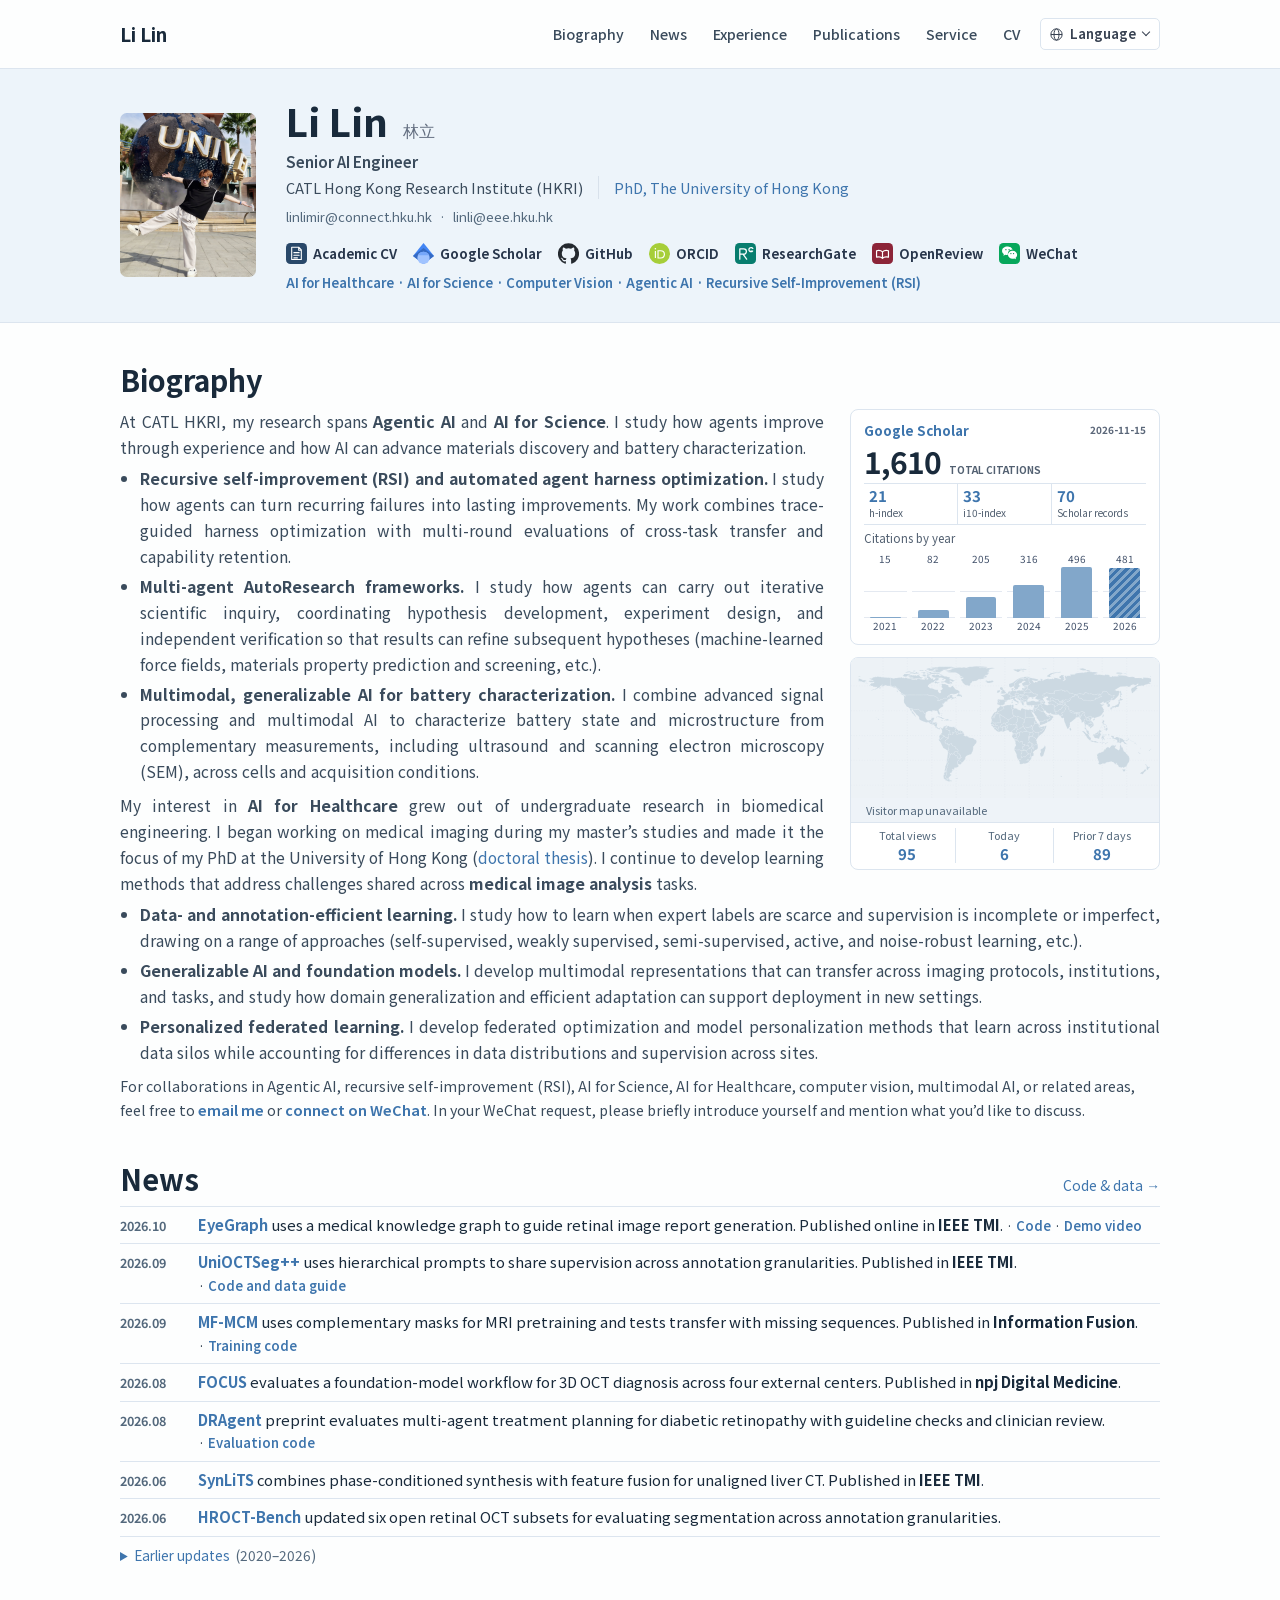
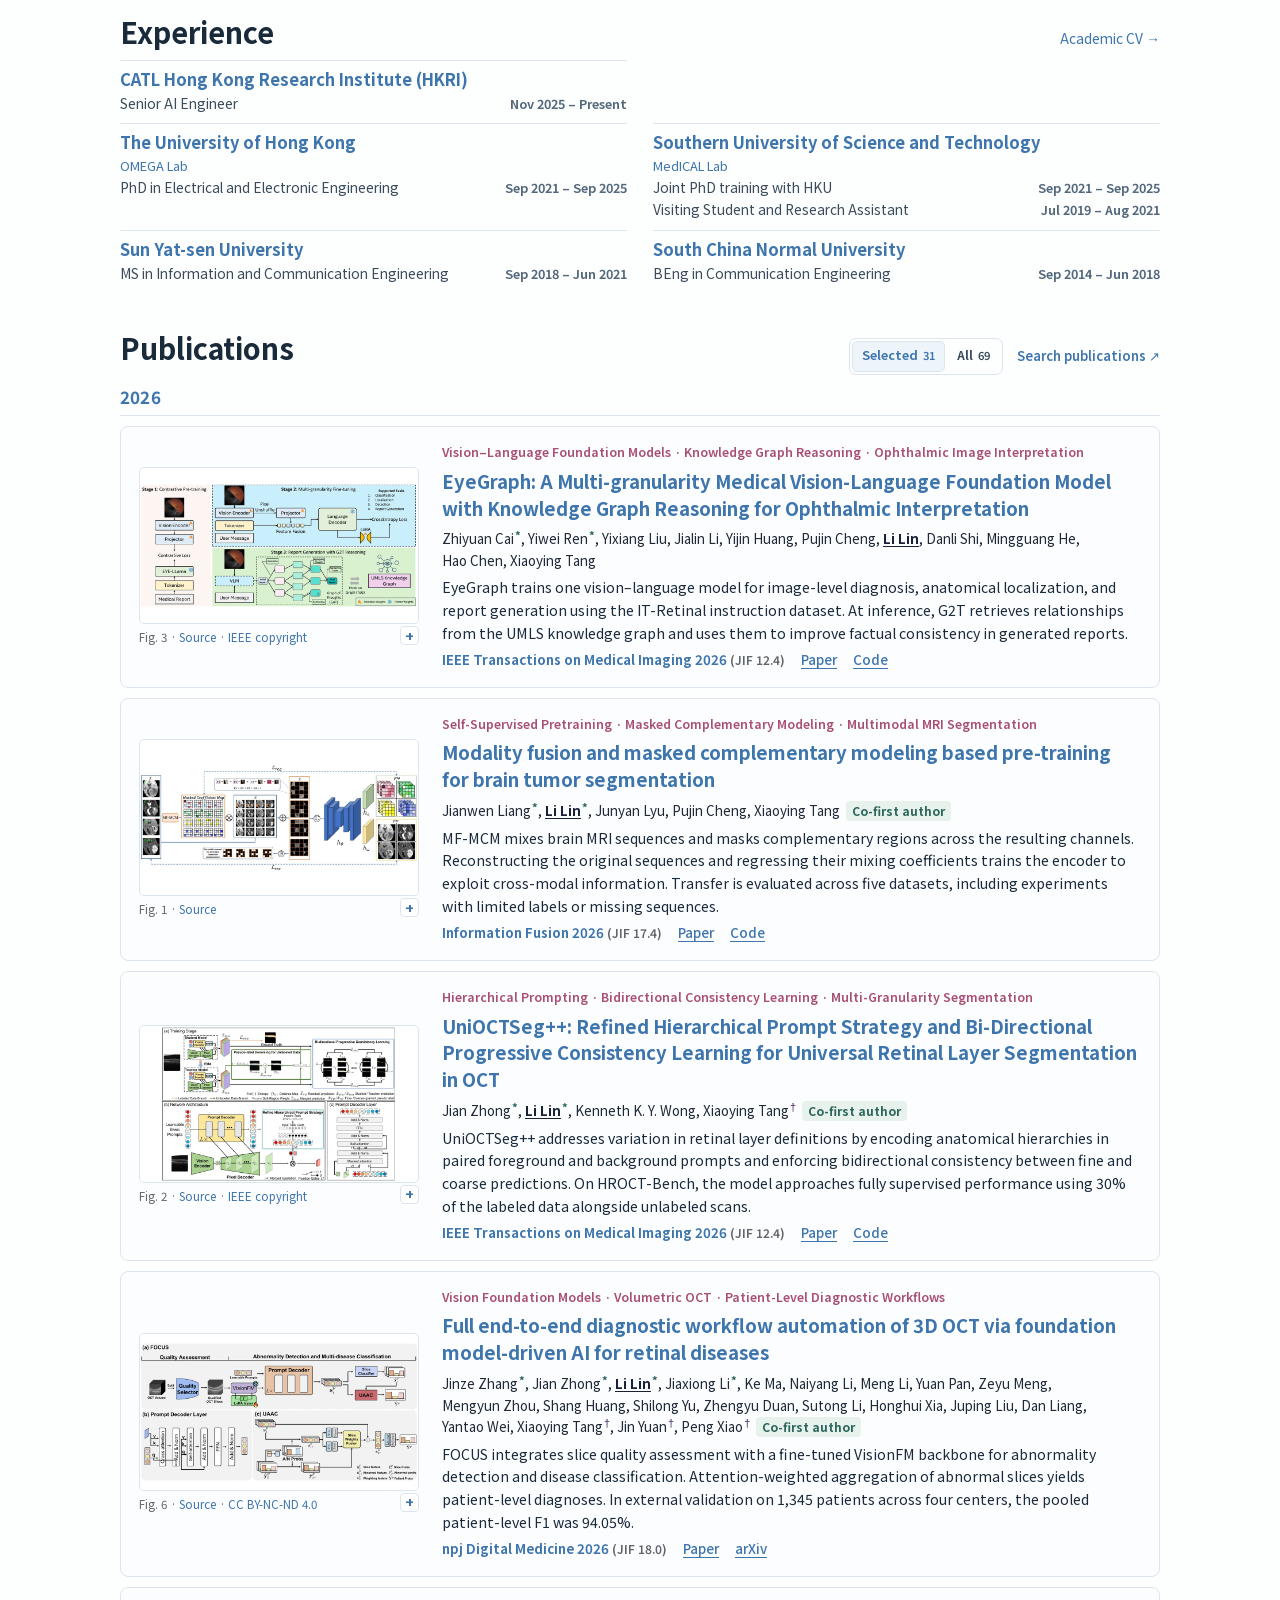
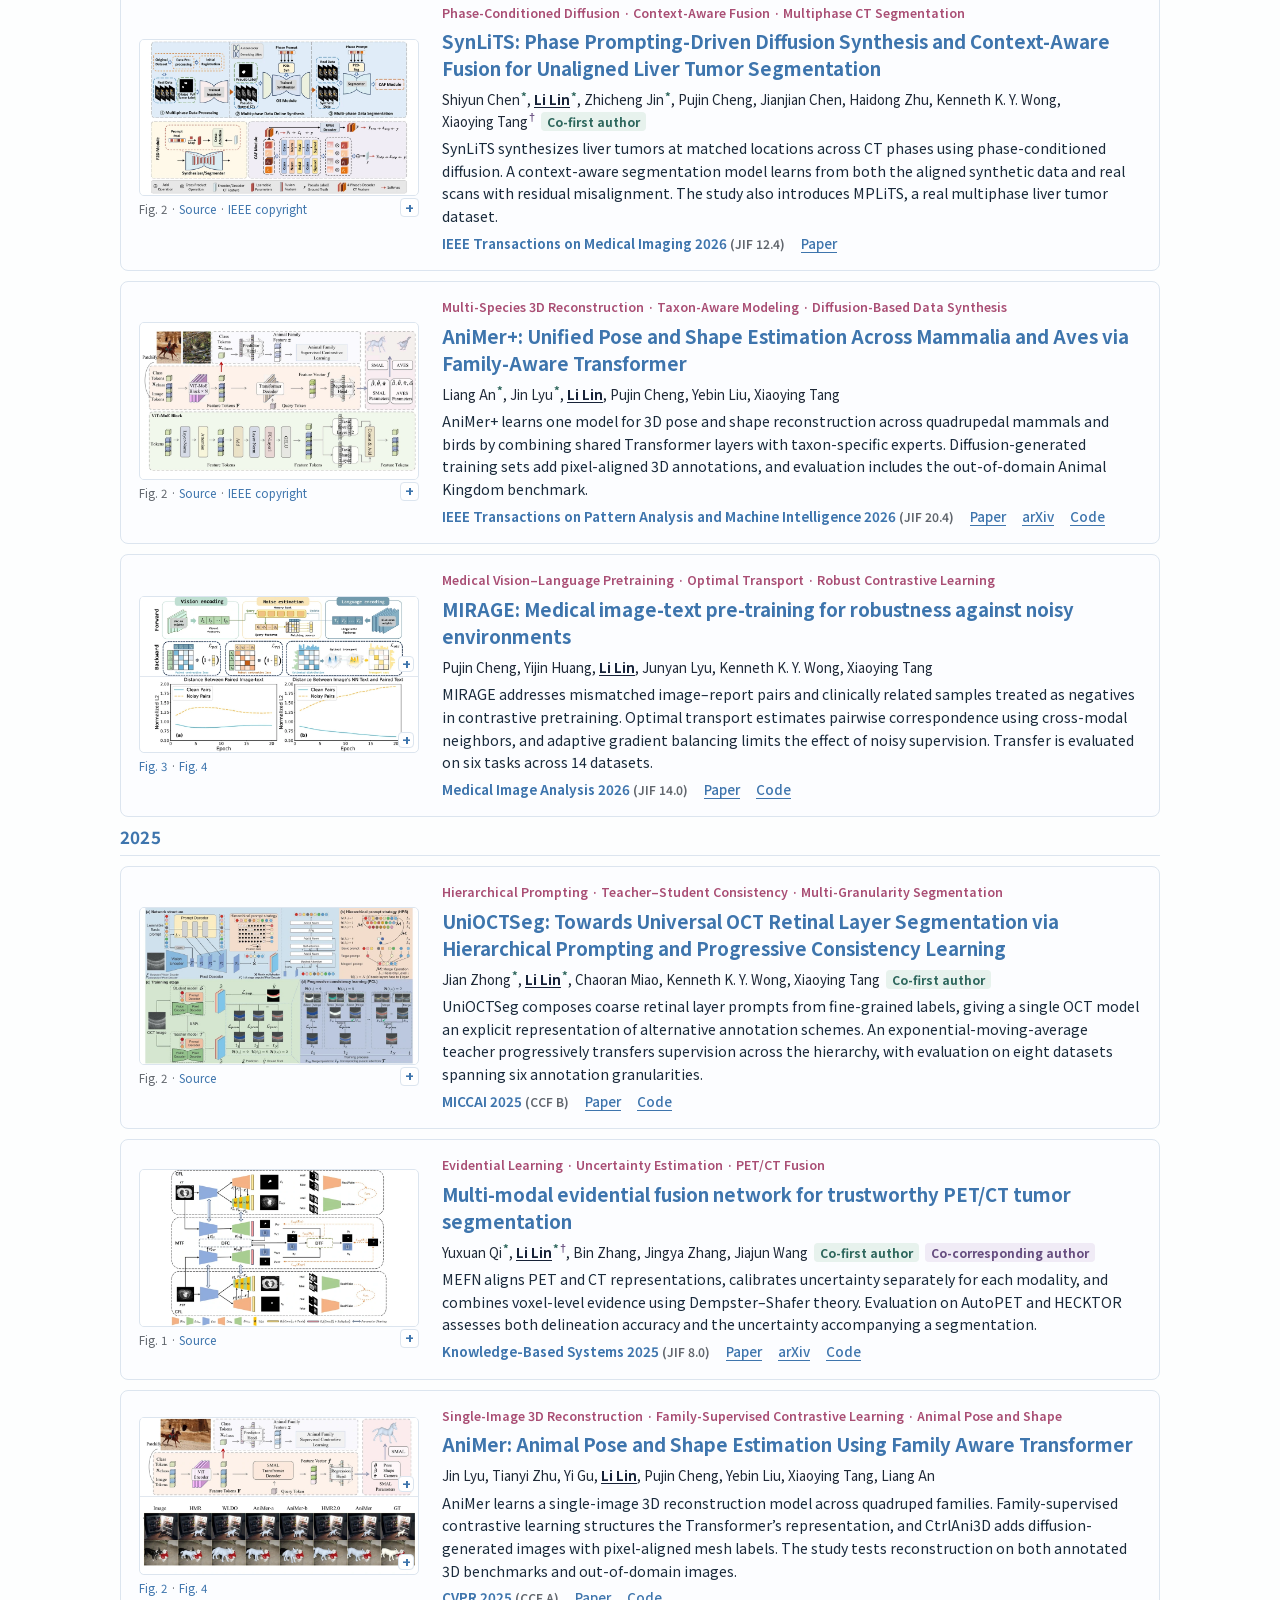
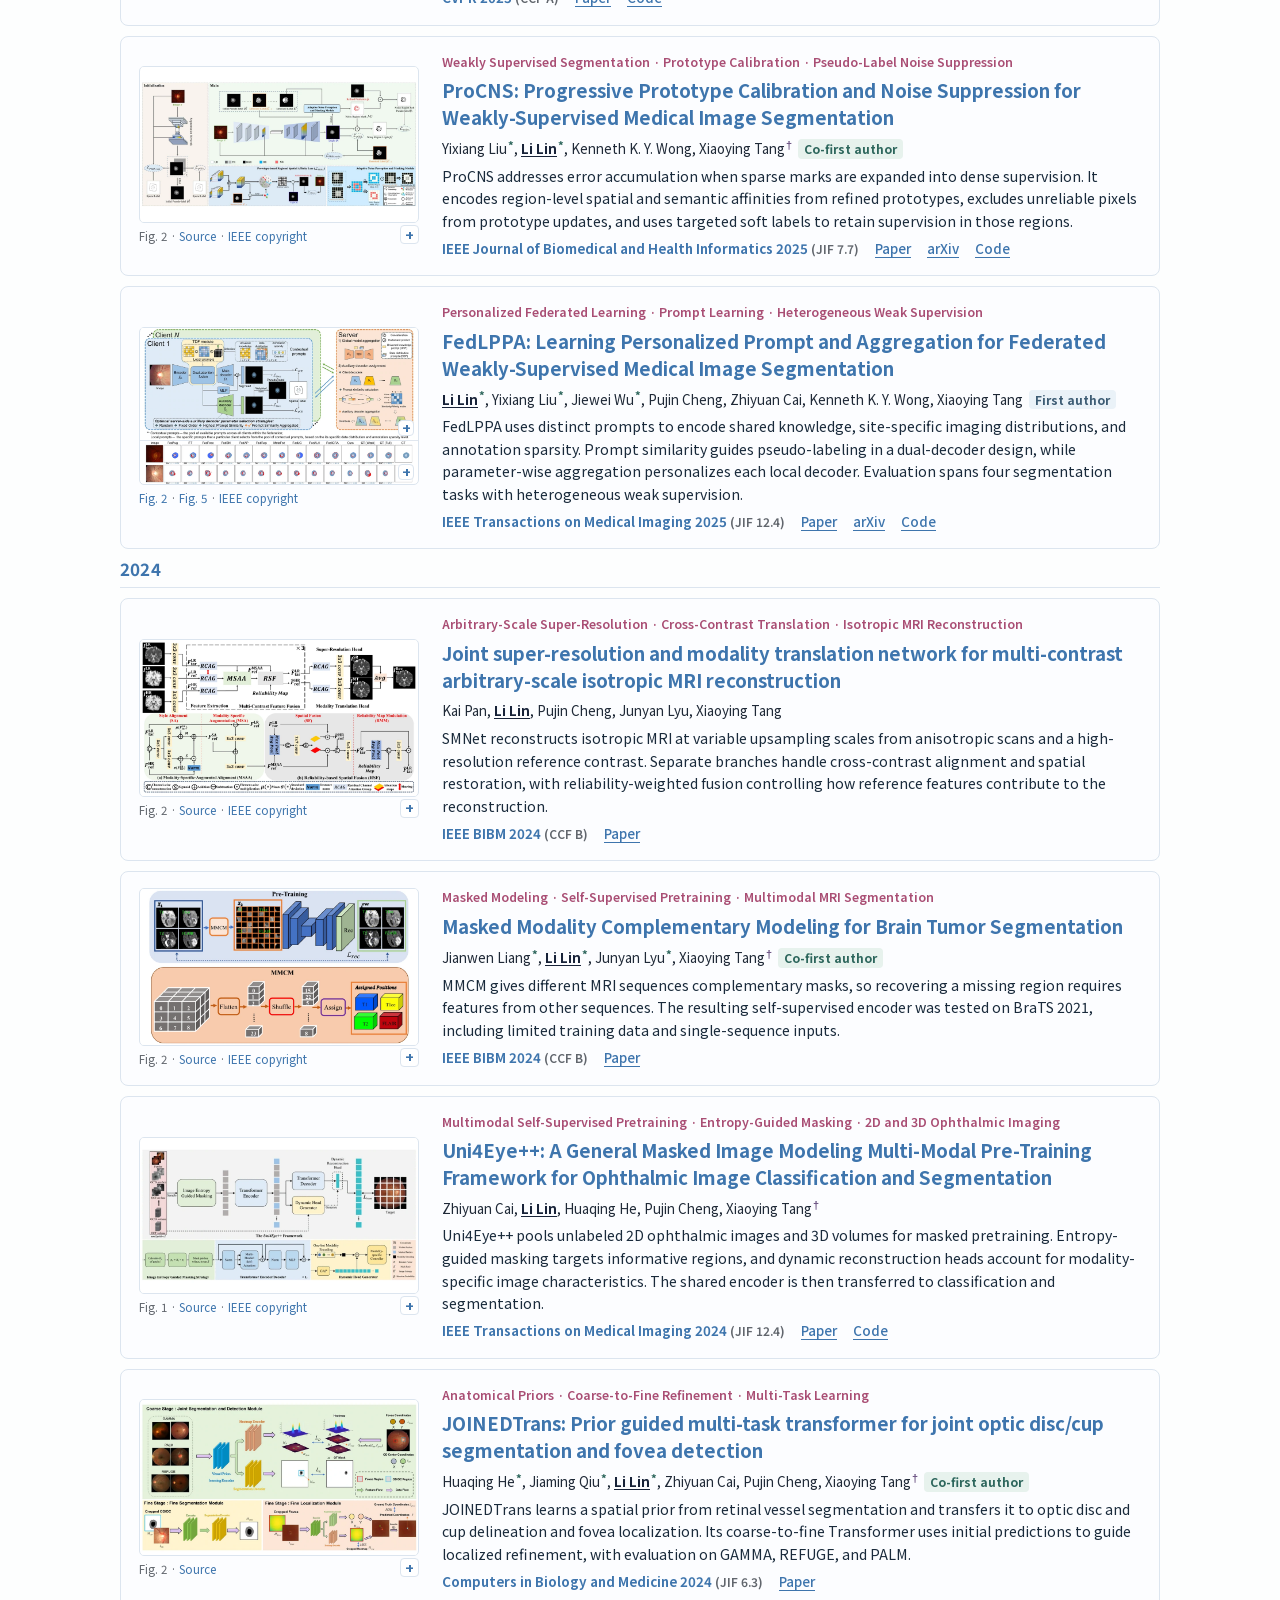
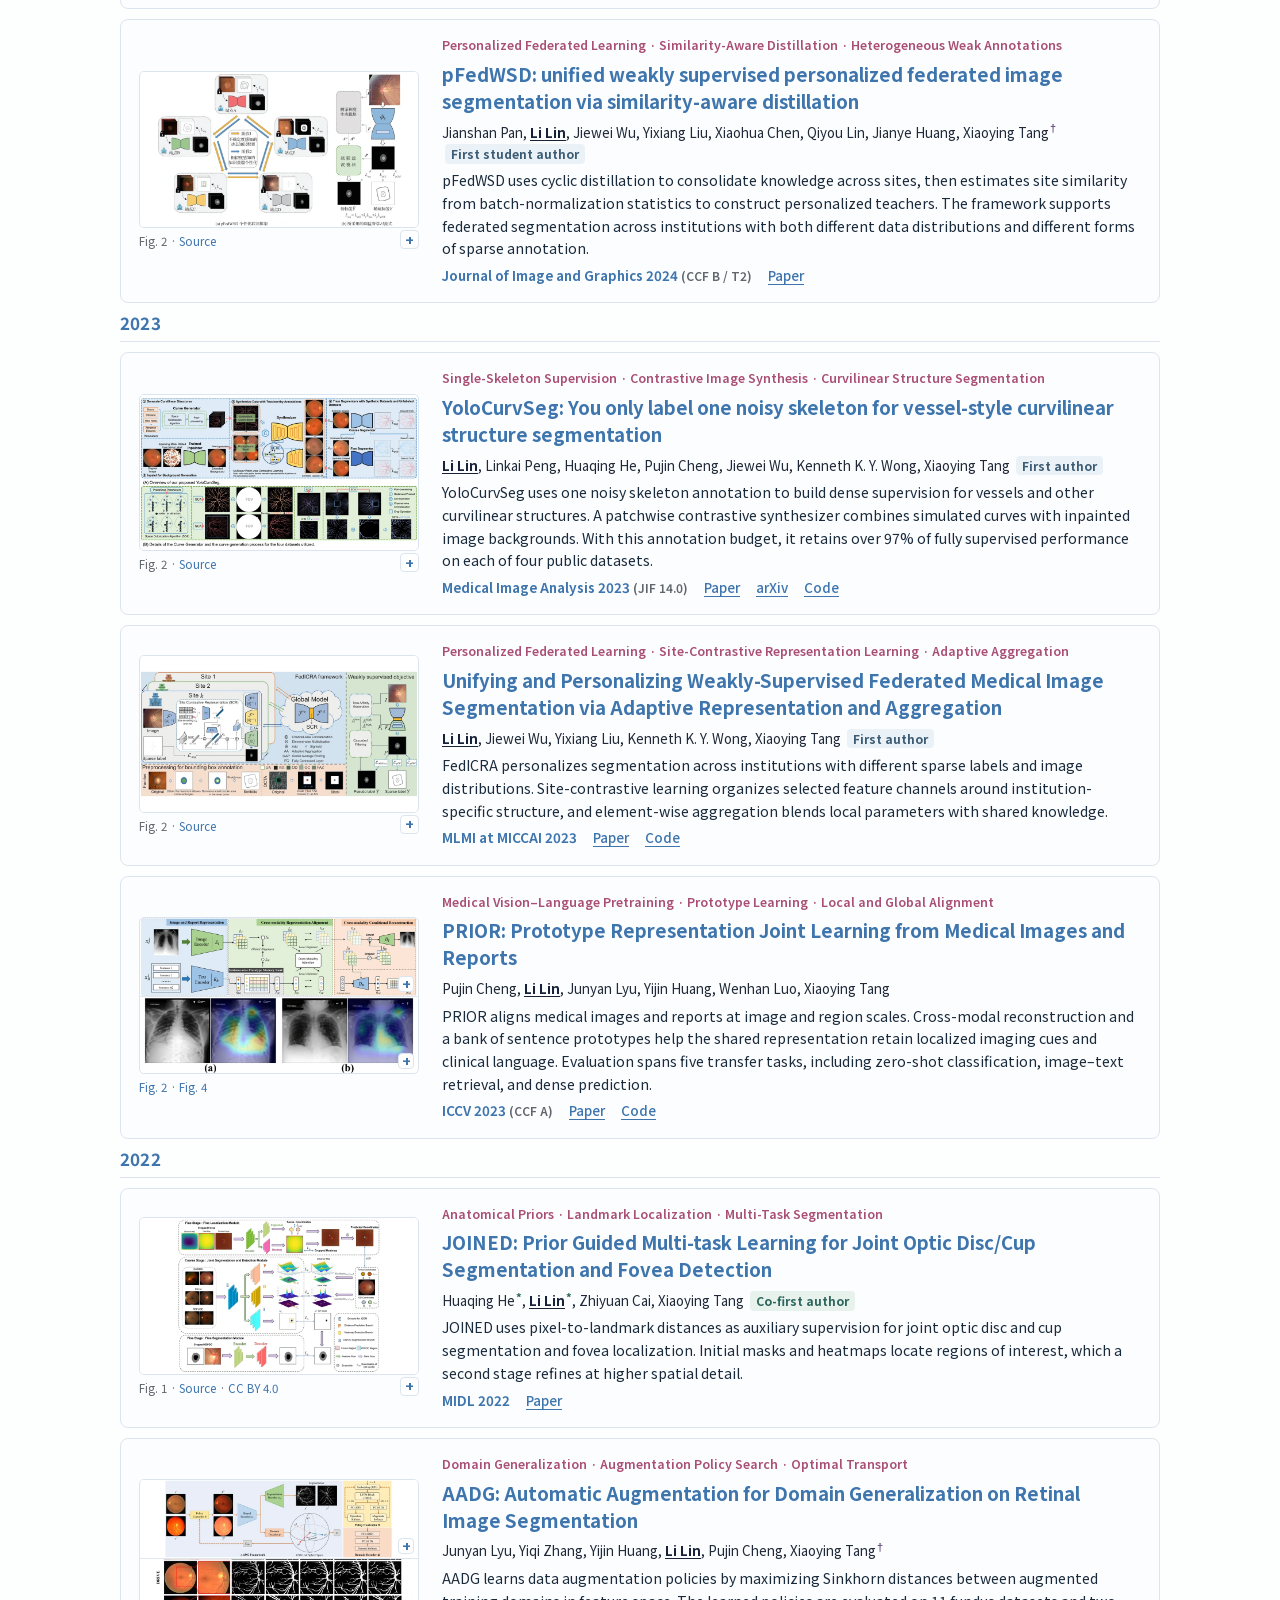
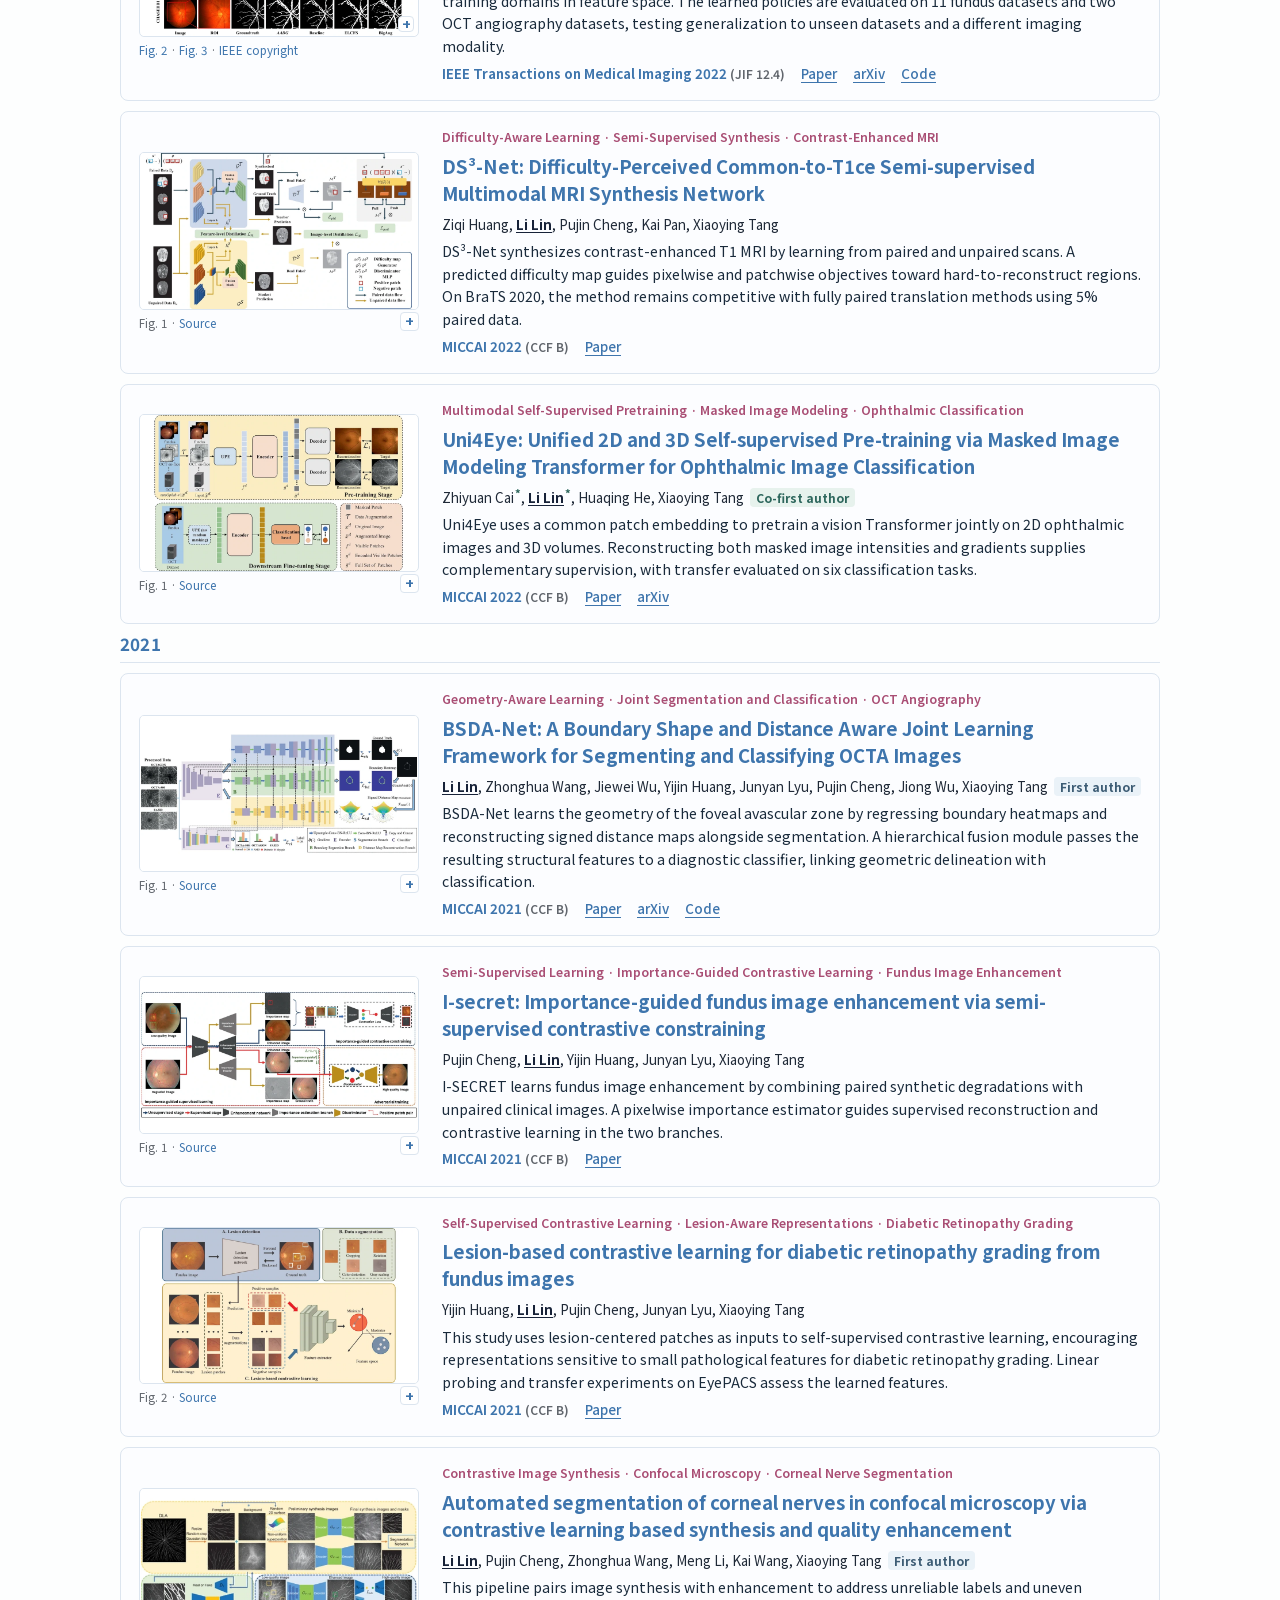
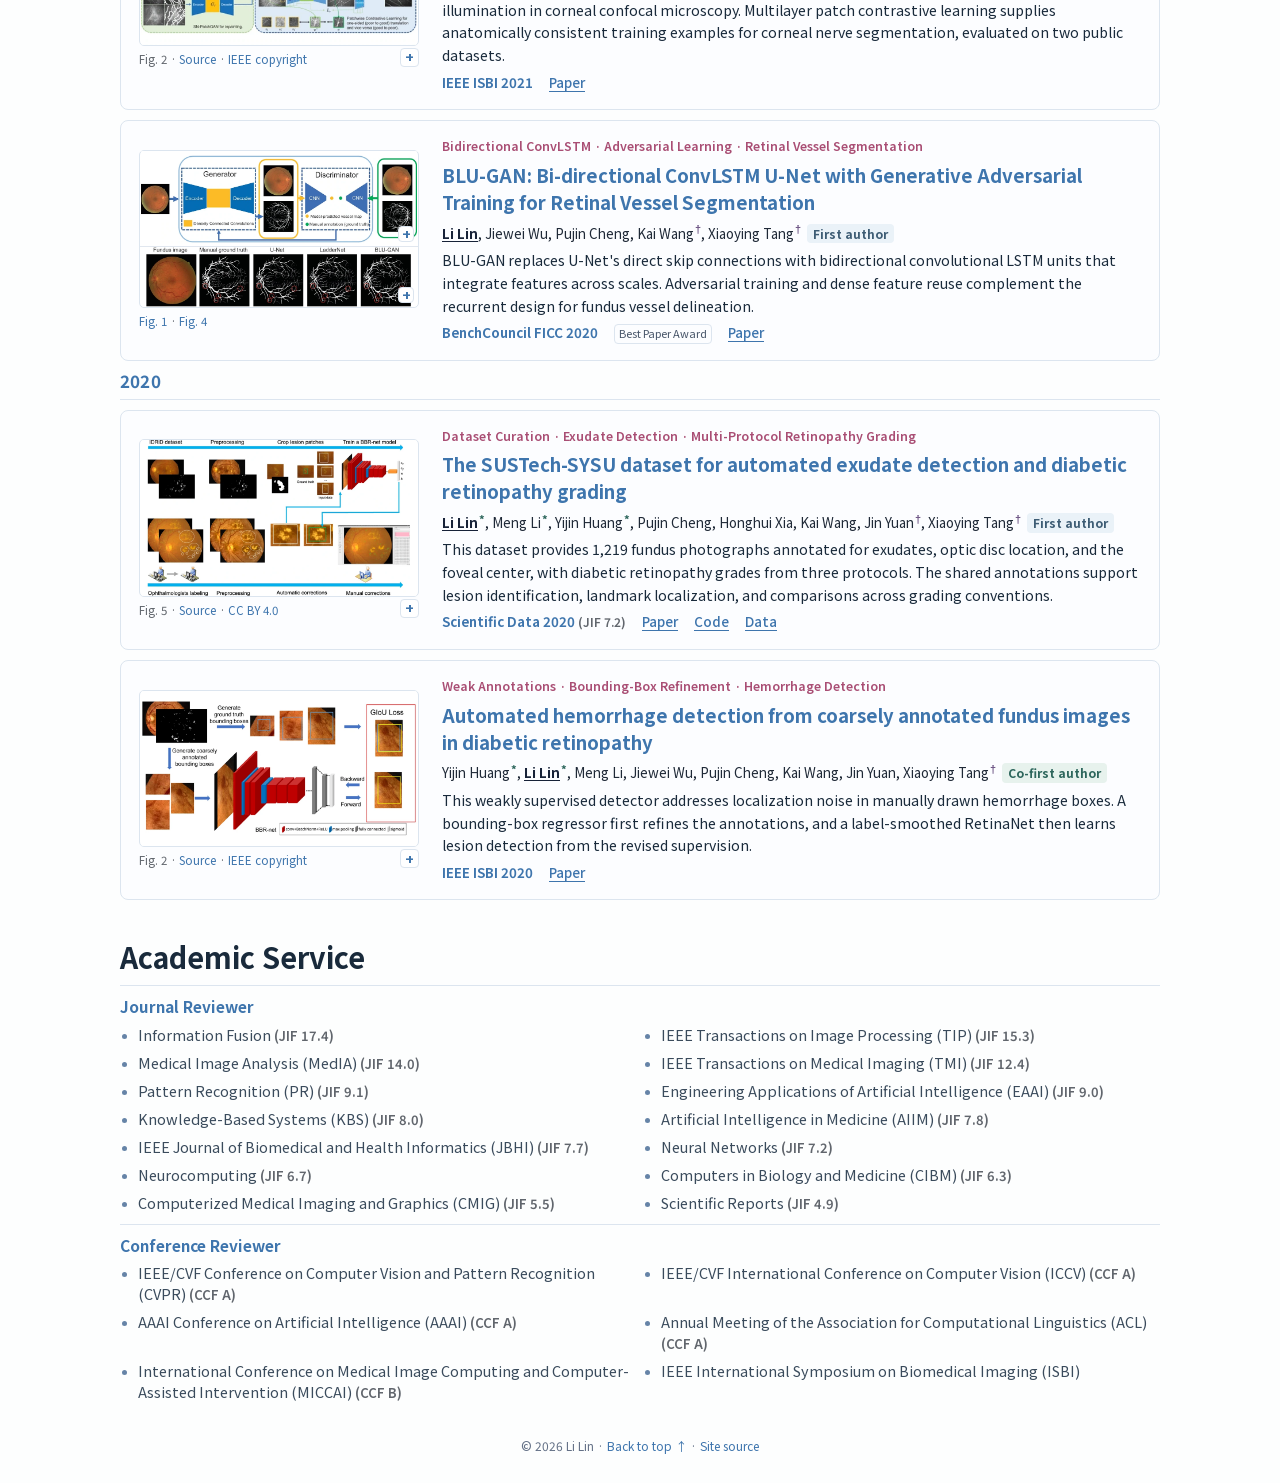
==== site/index.html @ 0c66b883 "Refresh visitor counts more often and license site source" ====
<!doctype html>
<html lang="en">
<head>
<meta charset="utf-8">
<meta name="viewport" content="width=device-width, initial-scale=1">
<meta name="description" content="Li Lin — AI for Science, Agentic AI, and AI for Healthcare. Research and publications in medical image analysis, data-efficient learning, and federated learning.">
<meta name="referrer" content="strict-origin-when-cross-origin">

<link rel="canonical" href="https://llmir.github.io/">
<link rel="alternate" hreflang="en" href="https://llmir.github.io/">
<link rel="alternate" hreflang="zh-CN" href="https://llmir.github.io/zh.html">
<link rel="alternate" hreflang="zh-Hant" href="https://llmir.github.io/zh-hant.html">
<title>Li Lin</title>
<meta property="og:type" content="website">
<meta property="og:title" content="Li Lin · Academic Homepage">
<meta property="og:description" content="Li Lin — AI for Science, Agentic AI, and AI for Healthcare. Research and publications in medical image analysis, data-efficient learning, and federated learning.">
<meta property="og:url" content="https://llmir.github.io/">
<meta property="og:site_name" content="Li Lin">
<meta property="og:image" content="https://llmir.github.io/assets/social/share-en.png">
<meta property="og:image:width" content="1200">
<meta property="og:image:height" content="630">
<meta property="og:image:alt" content="Li Lin’s portrait, CATL HKRI role, University of Hong Kong PhD, and AI research areas.">
<meta property="og:locale" content="en_US">
<meta property="og:locale:alternate" content="zh_CN">
<meta property="og:locale:alternate" content="zh_HK">
<meta name="twitter:card" content="summary_large_image">
<meta name="twitter:title" content="Li Lin · Academic Homepage">
<meta name="twitter:description" content="Li Lin — AI for Science, Agentic AI, and AI for Healthcare. Research and publications in medical image analysis, data-efficient learning, and federated learning.">
<meta name="twitter:image" content="https://llmir.github.io/assets/social/share-en.png">
<meta name="twitter:image:alt" content="Li Lin’s portrait, CATL HKRI role, University of Hong Kong PhD, and AI research areas.">
<link rel="stylesheet" href="assets/style.css?v=responsive-stats">
<link rel="stylesheet" href="assets/publication-design.css">
<link rel="icon" href="assets/favicon.svg" type="image/svg+xml">
<script src="assets/site.js?v=visitor-counts" defer></script>
</head>
<body id="Home">
<a class="skip" href="#main">Skip to content</a>
<header class="site-header"><div class="container header-inner">
<a href="index.html">Li Lin</a>
<nav aria-label="Primary navigation">
<a href="#Biography">Biography</a>
<a href="#News">News</a>
<a href="#Experience">Experience</a>
<a href="#Publications">Publications</a>
<a href="#Service">Service</a>
<a href="cv.html">CV</a>
</nav>
<details class="language-switcher">
<summary aria-label="Switch language">
<svg aria-hidden="true" viewBox="0 0 24 24" fill="none" stroke="currentColor" stroke-width="1.6"><circle cx="12" cy="12" r="9"/><ellipse cx="12" cy="12" rx="4" ry="9"/><path d="M3 12h18"/></svg>
Language<span class="language-chevron" aria-hidden="true"></span>
</summary>
<ul aria-label="Available languages">
<li><a data-language-option href="index.html" hreflang="en" lang="en" aria-current="true">English</a></li>
<li><a data-language-option href="zh.html" hreflang="zh-CN" lang="zh-CN">简体中文</a></li>
<li><a data-language-option href="zh-hant.html" hreflang="zh-Hant" lang="zh-Hant">繁體中文</a></li>
</ul></details></div></header><main id="main">
<section id="About" class="intro-band" aria-labelledby="name">
<div class="container intro-grid">
<a class="portrait-frame" href="assets/li-lin-portrait.webp" data-figure data-portrait data-caption="Li Lin"
aria-label="Enlarge portrait of Li Lin" aria-haspopup="dialog"><img class="portrait"
src="assets/li-lin.webp" width="408" height="491" alt="Li Lin" fetchpriority="high"></a>
<div class="intro-text">
<div class="identity"><h1 id="name">Li Lin <span class="alternate-name"
lang="zh-CN">林立</span></h1></div>
<p class="intro-role">Senior AI Engineer</p>
<div class="intro-affiliations">
<p class="affiliation">CATL Hong Kong Research Institute (HKRI)</p>
<p class="intro-degree">PhD, The University of Hong Kong</p>
</div>
<p class="email-line"><a href="mailto:linlimir@connect.hku.hk">linlimir@connect.hku.hk</a> <span aria-hidden="true">·</span> <a href="mailto:linli@eee.hku.hk">linli@eee.hku.hk</a></p>
<nav class="social-links" aria-label="Academic profiles"><a href="cv.html"><svg class="profile-icon" aria-hidden="true" viewBox="0 0 24 24"><use href="assets/profile-icons.svg#cv"></use></svg>Academic CV</a><a href="https://scholar.google.com/citations?user=QhpRmFQAAAAJ&amp;hl=en"><svg class="profile-icon" aria-hidden="true" viewBox="0 0 24 24"><use href="assets/profile-icons.svg#scholar"></use></svg>Google Scholar</a><a href="https://github.com/llmir"><svg class="profile-icon" aria-hidden="true" viewBox="0 0 24 24"><use href="assets/profile-icons.svg#github"></use></svg>GitHub</a><a href="https://orcid.org/0000-0002-9789-0825"><svg class="profile-icon" aria-hidden="true" viewBox="0 0 24 24"><use href="assets/profile-icons.svg#orcid"></use></svg>ORCID</a><a href="https://www.researchgate.net/profile/Li-Lin-150"><svg class="profile-icon" aria-hidden="true" viewBox="0 0 24 24"><use href="assets/profile-icons.svg#researchgate"></use></svg>ResearchGate</a><a href="https://openreview.net/profile?id=~Li_Lin1"><svg class="profile-icon" aria-hidden="true" viewBox="0 0 24 24"><use href="assets/profile-icons.svg#openreview"></use></svg>OpenReview</a><a href="assets/wechat-qr.png" data-wechat><svg class="profile-icon" aria-hidden="true" viewBox="0 0 24 24"><use href="assets/profile-icons.svg#wechat"></use></svg>WeChat</a></nav>
<p class="intro-interests">AI for Healthcare · AI for Science · Computer Vision · Agentic AI · Recursive Self-Improvement (RSI)</p>
</div></div></section>
<section class="container section bio-section" aria-labelledby="Biography">
<h2 id="Biography">Biography</h2>
<div class="biography-layout"><aside class="stats-section" id="Contact" aria-label="Citation and visitor statistics">
<div class="footer-widgets">
<section class="scholar-card" aria-labelledby="sch-title">
<div class="scholar-top"><span id="sch-title"><a href="https://scholar.google.com/citations?user=QhpRmFQAAAAJ&amp;hl=en">Google Scholar</a></span><time datetime="2026-11-15">2026-11-15</time></div>
<div class="scholar-total"><strong>1,610</strong><span>TOTAL CITATIONS</span></div>
<div class="scholar-metrics"><div><strong>21</strong><span>h-index</span></div><div><strong>33</strong><span>i10-index</span></div><div><strong>70</strong><span>Scholar records</span></div></div>
<div class="scholar-chart"><p>Citations by year</p><div class="chart-bars" role="img" aria-label="2021: 15, 2022: 82, 2023: 205, 2024: 316, 2025: 496, 2026: 481"><div><span>15</span><div class="chart-well"><i class="" style="height:3.00%"></i></div><span>2021</span></div><div><span>82</span><div class="chart-well"><i class="" style="height:16.40%"></i></div><span>2022</span></div><div><span>205</span><div class="chart-well"><i class="" style="height:41.00%"></i></div><span>2023</span></div><div><span>316</span><div class="chart-well"><i class="" style="height:63.20%"></i></div><span>2024</span></div><div><span>496</span><div class="chart-well"><i class="" style="height:99.20%"></i></div><span>2025</span></div><div><span>481</span><div class="chart-well"><i class="partial" style="height:96.20%"></i></div><span>2026</span></div></div></div>
</section>
<section class="visitor-card visitors" aria-label="Visitor Map"><a class="visitor-image" data-visitor-widget href="https://mapmyvisitors.com/web/1c9hi" aria-label="Open visitor statistics on MapMyVisitors"><img src="https://mapmyvisitors.com/map.png?d=sqosjFC6fhNSJBmTd4Hr9Tb71WAA5g0EYzSdVUhrRC8&amp;cl=ffffff&amp;w=420" width="420" height="229" loading="eager" fetchpriority="low" alt="Red-dot visitor world map and pageview count"></a>
<div class="visitor-off" data-visitor-fallback hidden><img src="assets/visitor-world.svg" width="804" height="367" alt="World map"></div><p class="map-status" data-visitor-unavailable hidden>Visitor map unavailable</p>
<dl class="visitor-metrics" title="Updated from MapMyVisitors · 2026-11-16T02:56:26+00:00" data-visitor-stats="1c9hi" data-visitor-as-of="2026-11-16T02:56:26+00:00" data-visitor-updated-label="Updated from MapMyVisitors"><div><dt>Total views</dt><dd><strong data-visitor-value="total">95</strong></dd></div><div><dt>Today</dt><dd><strong data-visitor-value="today">6</strong></dd></div><div><dt>Prior 7 days</dt><dd><strong data-visitor-value="last7">89</strong></dd></div></dl></section>
</div></aside>
<div class="bio"><p>At CATL HKRI, my research spans <strong>Agentic AI</strong> and <strong>AI for Science</strong>. I study how agents improve through experience and how AI can advance materials discovery and battery characterization.</p><ul class="bio-methods"><li><strong>Recursive self-improvement (RSI) and automated agent harness optimization.</strong> I study how agents can turn recurring failures into lasting improvements. My work combines trace-guided harness optimization with multi-round evaluations of cross-task transfer and capability retention.</li><li><strong>Multi-agent AutoResearch frameworks.</strong> I study how agents can carry out iterative scientific inquiry, coordinating hypothesis development, experiment design, and independent verification so that results can refine subsequent hypotheses (machine-learned force fields, materials property prediction and screening, etc.).</li><li><strong>Multimodal, generalizable AI for battery characterization.</strong> I combine advanced signal processing and multimodal AI to characterize battery state and microstructure from complementary measurements, including ultrasound and scanning electron microscopy (SEM), across cells and acquisition conditions.</li></ul>
<p>My interest in <strong>AI for Healthcare</strong> grew out of undergraduate research in biomedical engineering. I began working on medical imaging during my master’s studies and made it the focus of my PhD at the University of Hong Kong (<a href="https://hub.hku.hk/handle/10722/370810">doctoral thesis</a>). I continue to develop learning methods that address challenges shared across <strong>medical image analysis</strong> tasks.</p><ul class="bio-methods"><li><strong>Data- and annotation-efficient learning.</strong> I study how to learn when expert labels are scarce and supervision is incomplete or imperfect, drawing on a range of approaches (self-supervised, weakly supervised, semi-supervised, active, and noise-robust learning, etc.).</li><li><strong>Generalizable AI and foundation models.</strong> I develop multimodal representations that can transfer across imaging protocols, institutions, and tasks, and study how domain generalization and efficient adaptation can support deployment in new settings.</li><li><strong>Personalized federated learning.</strong> I develop federated optimization and model personalization methods that learn across institutional data silos while accounting for differences in data distributions and supervision across sites.</li></ul><p class="bio-collaboration">For collaborations in Agentic AI, recursive self-improvement (RSI), AI for Science, AI for Healthcare, computer vision, multimodal AI, or related areas, feel free to <a href="mailto:linlimir@connect.hku.hk">email me</a> or <a href="assets/wechat-qr.png" data-wechat aria-haspopup="dialog">connect on WeChat</a>. In your WeChat request, please briefly introduce yourself and mention what you’d like to discuss.</p></div></div></section>
<section class="container section news-section" aria-labelledby="News">
<div class="section-title"><h2 id="News">News</h2>
<div><a href="cv.html#resources">Code &amp; data →</a></div></div>
<ul class="news-list"><li><time datetime="2026-10">2026.10</time><p><a href="#eyegraph">EyeGraph</a> uses a medical knowledge graph to guide retinal image report generation. Published online in <strong>IEEE TMI</strong>. <span class="news-resource"><span aria-hidden="true">·</span> <a href="https://github.com/ZardCAI/EyeGraph">Code</a></span> <span class="news-resource"><span aria-hidden="true">·</span> <a href="https://github.com/ZardCAI/EyeGraph/blob/main/img/online_demo.mp4">Demo video</a></span></p></li><li><time datetime="2026-09">2026.09</time><p><a href="#unioctsegplus">UniOCTSeg++</a> uses hierarchical prompts to share supervision across annotation granularities. Published in <strong>IEEE TMI</strong>. <span class="news-resource"><span aria-hidden="true">·</span> <a href="https://github.com/Halcyon1010/UniOCTSeg-plus">Code and data guide</a></span></p></li><li><time datetime="2026-09">2026.09</time><p><a href="#mfmcm">MF-MCM</a> uses complementary masks for MRI pretraining and tests transfer with missing sequences. Published in <strong>Information Fusion</strong>. <span class="news-resource"><span aria-hidden="true">·</span> <a href="https://github.com/liangjianwen01/MF-MCM">Training code</a></span></p></li><li><time datetime="2026-08">2026.08</time><p><a href="#focus">FOCUS</a> evaluates a foundation-model workflow for 3D OCT diagnosis across four external centers. Published in <strong>npj Digital Medicine</strong>.</p></li><li><time datetime="2026-08">2026.08</time><p><a href="#scholar-57">DRAgent</a> preprint evaluates multi-agent treatment planning for diabetic retinopathy with guideline checks and clinician review. <span class="news-resource"><span aria-hidden="true">·</span> <a href="https://github.com/TiTiPlu/DRAgent/tree/main/evaluation">Evaluation code</a></span></p></li><li><time datetime="2026-06">2026.06</time><p><a href="#synlits">SynLiTS</a> combines phase-conditioned synthesis with feature fusion for unaligned liver CT. Published in <strong>IEEE TMI</strong>.</p></li><li><time datetime="2026-06">2026.06</time><p><a href="https://huggingface.co/datasets/Hal1010/HROCT-Bench">HROCT-Bench</a> updated six open retinal OCT subsets for evaluating segmentation across annotation granularities.</p></li></ul>
<details class="news-archive" id="NewsArchive">
<summary>Earlier updates <span>(2020–2026)</span></summary>
<h3 id="News-2026">2026</h3><ul class="news-list"><li><time datetime="2026-04">2026.04</time><p><a href="#lumos">LUMOS</a> uses reliability-weighted pseudo-labels to share supervision across OCT annotation levels. Two other papers at <strong>IEEE ISBI</strong> study synthetic training data for TOF-MRA vessel segmentation and anatomy-guided PET attenuation correction. <span class="news-resource"><span aria-hidden="true">·</span> <a href="#scholar-61">TOF-MRA study</a></span> <span class="news-resource"><span aria-hidden="true">·</span> <a href="#scholar-62">DAPS</a></span></p></li><li><time datetime="2026-03">2026.03</time><p><a href="#mirage">MIRAGE</a> uses optimal transport and adaptive gradient balancing to reduce the effects of mismatched reports and false negatives in medical image–text pretraining. The study evaluates transfer on six tasks and appeared in <strong>Medical Image Analysis</strong>. <span class="news-resource"><span aria-hidden="true">·</span> <a href="https://github.com/QtacierP/MIRAGE">Training code</a></span></p></li><li><time datetime="2026-03">2026.03</time><p><a href="#animerplus">AniMer+</a> extends single-image 3D reconstruction to quadrupedal mammals and birds with shared Transformer layers and taxon-specific experts. Evaluation includes out-of-domain animals. Published in <strong>IEEE TPAMI</strong>. <span class="news-resource"><span aria-hidden="true">·</span> <a href="https://animerplus.github.io/">Project page</a></span></p></li></ul><h3 id="News-2025">2025</h3><ul class="news-list"><li><time datetime="2025-11">2025.11</time><p><a href="https://www.catl.com/en/news/6308.html">CATL HKRI</a> · Joined as a Senior AI Engineer. My work spans agent evaluation and self-improvement, autonomous research frameworks for materials, and multimodal battery characterization.</p></li><li><time datetime="2025-09">2025.09</time><p><a href="https://hub.hku.hk/handle/10722/370810">PhD at the University of Hong Kong</a> · Completed my PhD in Electrical and Electronic Engineering with joint training at SUSTech. My thesis studies efficient learning from sparse annotations and personalized federated learning across medical imaging sites.</p></li><li><time datetime="2025-09">2025.09</time><p><a href="#unioctseg">UniOCTSeg</a> combines hierarchical prompts with progressive consistency training to integrate six retinal-layer labeling schemes in one model. Evaluated on eight OCT datasets and published at <strong>MICCAI</strong>. <span class="news-resource"><span aria-hidden="true">·</span> <a href="https://github.com/Halcyon1010/UniOCTSeg">Code</a></span></p></li><li><time datetime="2025-08">2025.08</time><p><a href="#mefn">MEFN</a> calibrates uncertainty in PET and CT separately before fusing voxel-level evidence. Evaluated for both tumor delineation and uncertainty on AutoPET and HECKTOR. Published in <strong>Knowledge-Based Systems</strong>. <span class="news-resource"><span aria-hidden="true">·</span> <a href="https://github.com/QPaws/MEFN">Code</a></span></p></li><li><time datetime="2025-06">2025.06</time><p><a href="#animer">AniMer</a> uses family-level supervision to learn 3D pose and shape across quadrupeds. Its CtrlAni3D training data pair synthetic images with aligned mesh annotations. Published at <strong>CVPR</strong>. <span class="news-resource"><span aria-hidden="true">·</span> <a href="https://github.com/luoxue-star/AniMer">Code</a></span></p></li><li><time datetime="2025-04">2025.04</time><p><a href="#procns">ProCNS</a> calibrates feature prototypes as training progresses and suppresses unreliable pseudo-labels to limit error accumulation under sparse supervision. Published in <strong>IEEE JBHI</strong>. <span class="news-resource"><span aria-hidden="true">·</span> <a href="https://github.com/LyxDLiI/ProCNS">Code</a></span></p></li><li><time datetime="2025-03">2025.03</time><p><a href="#fedlppa">FedLPPA</a> uses personalized prompts and parameter-wise aggregation to account for differences in institutional data distributions and weak annotation protocols. Evaluated across four segmentation tasks and published in <strong>IEEE TMI</strong>. <span class="news-resource"><span aria-hidden="true">·</span> <a href="https://github.com/llmir/FedLPPA">Code</a></span></p></li><li><time datetime="2025-02">2025.02</time><p><a href="#lfsynthseg">LF-SynthSeg</a> uses healthy tissue anatomy and intensity to synthesize tumor training pairs, enabling brain tumor segmentation without manually drawn tumor masks. Published in <strong>IEEE JBHI</strong>. <span class="news-resource"><span aria-hidden="true">·</span> <a href="https://github.com/xu1px/LF-Synthseg">Code</a></span></p></li></ul><h3 id="News-2024">2024</h3><ul class="news-list"><li><time datetime="2024-12">2024.12</time><p><a href="#scholar-52">MMCM</a> learns cross-sequence MRI representations through complementary masks. A second study, SMNet, combines cross-contrast alignment with arbitrary-scale isotropic reconstruction. Both appeared at <strong>IEEE BIBM</strong>. <span class="news-resource"><span aria-hidden="true">·</span> <a href="#scholar-53">SMNet</a></span></p></li><li><time datetime="2024-07">2024.07</time><p><a href="#uni4eyeplus">Uni4Eye++</a> extends masked pretraining across 2D ophthalmic images and 3D volumes, with reconstruction heads tailored to each modality. Published online in <strong>IEEE TMI</strong>. <span class="news-resource"><span aria-hidden="true">·</span> <a href="https://github.com/Davidczy/Uni4Eye_pp">Code</a></span></p></li><li><time datetime="2024-07">2024.07</time><p><a href="#scholar-31">JOINEDTrans</a> transfers a vascular spatial prior to joint optic disc and cup segmentation and foveal localization. The coarse-to-fine design was evaluated on three public datasets and published in <strong>Computers in Biology and Medicine</strong>.</p></li><li><time datetime="2024-03">2024.03</time><p><a href="#scholar-68">pFedWSD</a> distills shared segmentation knowledge into personalized teachers using estimates of site similarity. The framework handles differences in both imaging distributions and sparse labels. Published in <strong>Journal of Image and Graphics</strong>.</p></li></ul><h3 id="News-2023">2023</h3><ul class="news-list"><li><time datetime="2023-12">2023.12</time><p><a href="#yolocurvseg">YoloCurvSeg</a> constructs dense segmentation supervision from one noisy skeleton by combining synthesized anatomy with backgrounds from unlabeled images. Published in <strong>Medical Image Analysis</strong> and named a representative algorithm at the <strong>China Medical AI Conference</strong>. <span class="news-resource"><span aria-hidden="true">·</span> <a href="https://github.com/llmir/YoloCurvSeg">Code and data</a></span> <span class="news-resource"><span aria-hidden="true">·</span> <a href="https://www.sustech.edu.cn/en/faculties/tangxiaoying.html">Recognition</a></span></p></li><li><time datetime="2023-10">2023.10</time><p><a href="#fedicra">FedICRA</a> learns site-aware representations and personalizes parameter aggregation across institutions with different imaging distributions and weak labels. Published in the <strong>MLMI</strong> workshop proceedings at <strong>MICCAI</strong>. <span class="news-resource"><span aria-hidden="true">·</span> <a href="https://github.com/llmir/FedICRA">Code</a></span></p></li><li><time datetime="2023-10">2023.10</time><p><a href="#prior">PRIOR</a> aligns medical images and reports at global and local scales, using sentence prototypes to preserve clinically relevant language. Transfer was evaluated on five downstream tasks. Published at <strong>ICCV</strong>. <span class="news-resource"><span aria-hidden="true">·</span> <a href="https://github.com/QtacierP/PRIOR">Code</a></span></p></li></ul><h3 id="News-2022">2022</h3><ul class="news-list"><li><time datetime="2022-12">2022.12</time><p><a href="#scholar-2">AADG</a> searches for augmentation policies that expand the diversity of training domains in feature space. Evaluation tests transfer across unseen retinal datasets and imaging modalities. Published in <strong>IEEE TMI</strong>. <span class="news-resource"><span aria-hidden="true">·</span> <a href="https://github.com/CRazorback/AADG">Code</a></span></p></li><li><time datetime="2022-12">2022.12</time><p><a href="#scholar-20">JOINED</a> uses pixel-to-landmark distances as auxiliary supervision, jointly locating the fovea and delineating the optic disc and cup. Published in the <strong>MIDL</strong> proceedings.</p></li><li><time datetime="2022-09">2022.09</time><p><a href="#scholar-27">DS³-Net</a> learns to synthesize contrast-enhanced T1 MRI from paired and unpaired scans. A difficulty map emphasizes regions that are harder to reconstruct. Published at <strong>MICCAI</strong>.</p></li><li><time datetime="2022-09">2022.09</time><p><a href="#uni4eye">Uni4Eye</a> pretrains a shared Transformer on 2D ophthalmic images and 3D volumes by reconstructing masked intensities and gradients. Transfer was evaluated on six classification tasks. Published at <strong>MICCAI</strong>.</p></li></ul><h3 id="News-2021">2021</h3><ul class="news-list"><li><time datetime="2021-09">2021.09</time><p><a href="#bsdanet">BSDA-Net</a> uses boundary heatmaps and signed distance maps to represent the foveal avascular zone, sharing its geometry between delineation and classification. Published at <strong>MICCAI</strong>. <span class="news-resource"><span aria-hidden="true">·</span> <a href="https://github.com/llmir/MultitaskOCTA">Code</a></span></p></li><li><time datetime="2021-09">2021.09</time><p><a href="#scholar-7">I-SECRET</a> learns fundus image enhancement from synthetic degradations and unpaired clinical images. Another paper studies lesion-centered contrastive learning for retinopathy grading. Both appeared at <strong>MICCAI</strong>. <span class="news-resource"><span aria-hidden="true">·</span> <a href="#scholar-6">Lesion-aware learning paper</a></span></p></li><li><time datetime="2021-04">2021.04</time><p><a href="#scholar-35">Corneal nerve segmentation</a> combines contrastive image synthesis with quality enhancement to address uneven illumination and imperfect labels in confocal microscopy. Published at <strong>IEEE ISBI</strong>.</p></li><li><time datetime="2021-03">2021.03</time><p><a href="#scholar-25">BLU-GAN</a> uses bidirectional ConvLSTM units to combine features across scales for retinal vessel segmentation. The paper received the Best Paper Award at <strong>BenchCouncil FICC 2020</strong> and appeared in the 2021 proceedings.</p></li></ul><h3 id="News-2020">2020</h3><ul class="news-list"><li><time datetime="2020-11">2020.11</time><p><a href="#sustech-sysu">SUSTech–SYSU</a> released 1,219 fundus photographs with lesion and anatomical landmark annotations and diabetic retinopathy grades from three protocols. Published in <strong>Scientific Data</strong>. <span class="news-resource"><span aria-hidden="true">·</span> <a href="https://doi.org/10.6084/m9.figshare.12570770.v1">Download dataset</a></span></p></li><li><time datetime="2020-04">2020.04</time><p><a href="#scholar-11">Retinal hemorrhage detection</a> refines coarse bounding-box annotations before training a label-smoothed detector for retinal hemorrhages. Published at <strong>IEEE ISBI</strong>.</p></li></ul></details>
</section>
<section class="container section experience-section" aria-labelledby="Experience">
<div class="section-title"><h2 id="Experience">Experience</h2>
<div><a href="cv.html#experience">Academic CV →</a></div></div>
<ul class="experience-list"><li><h3>CATL Hong Kong Research Institute (HKRI)</h3><div class="experience-detail"><p>Senior AI Engineer</p><span class="experience-date">Nov 2025 – Present</span></div></li><li><h3>The University of Hong Kong</h3><p class="experience-lab">OMEGA Lab</p><div class="experience-detail"><p>PhD in Electrical and Electronic Engineering</p><span class="experience-date">Sep 2021 – Sep 2025</span></div></li><li><h3>Southern University of Science and Technology</h3><p class="experience-lab">MedICAL Lab</p><div class="experience-detail"><p>Joint PhD training with HKU</p><span class="experience-date">Sep 2021 – Sep 2025</span></div><div class="experience-detail"><p>Visiting Student and Research Assistant</p><span class="experience-date">Jul 2019 – Aug 2021</span></div></li><li><h3>Sun Yat-sen University</h3><div class="experience-detail"><p>MS in Information and Communication Engineering</p><span class="experience-date">Sep 2018 – Jun 2021</span></div></li><li><h3>South China Normal University</h3><div class="experience-detail"><p>BEng in Communication Engineering</p><span class="experience-date">Sep 2014 – Jun 2018</span></div></li></ul></section>
<section class="container section publications" aria-labelledby="Publications">
<div class="section-title"><h2 id="Publications">Publications</h2>
<div class="publication-controls">
<div class="publication-view" data-publication-view role="group" aria-label="Publication view" hidden>
<button type="button" data-publication-mode="selected" aria-pressed="true">Selected <span class="view-count">31</span></button>
<button type="button" data-publication-mode="all" aria-pressed="false">All <span class="view-count">69</span></button>
</div>
<a href="publications.html#filters" class="publication-search">Search publications</a>
</div></div>
<section class="pub-group" aria-label="2026"><h3 class="pub-year">2026</h3><article class="pub-row with-figure" id="eyegraph" data-year="2026" data-status="published" data-representative>
<figure class="pub-figure"><div class="pub-figure-area"><a class="pub-figure-link" data-figure href="assets/papers/published-eyegraph-fig3.webp" data-source="https://ieeexplore.ieee.org/document/11733987/figures#fig3"
data-desc="Fig. 3 · PDF p. 5 · Publisher Early Access" data-caption="EyeGraph training pipeline, including graph-guided report generation" aria-label="Enlarge figure 3 · EyeGraph training pipeline, including graph-guided report generation">
<img src="assets/papers/thumb-eyegraph-fig3.webp" alt="EyeGraph training pipeline, including graph-guided report generation" width="960" height="540" loading="lazy" decoding="async"><span class="zoom" aria-hidden="true">+</span></a></div>
<figcaption>Fig. 3 · <a href="https://ieeexplore.ieee.org/document/11733987/figures#fig3">Source</a> · <a href="https://journals.ieeeauthorcenter.ieee.org/choose-a-publishing-agreement/avoid-infringement-upon-ieee-copyright/">IEEE copyright</a></figcaption></figure><div class="pub-text">
<p class="pub-keywords">Vision–Language Foundation Models · Knowledge Graph Reasoning · Ophthalmic Image Interpretation</p>
<h3><a href="https://doi.org/10.1109/TMI.2026.3742614">EyeGraph: A Multi-granularity Medical Vision-Language Foundation Model with Knowledge Graph Reasoning for Ophthalmic Interpretation</a></h3>
<p class="pub-authors"><span class="author-name">Zhiyuan Cai<sup class="author-mark joint" aria-label="Co-first author">*</sup></span>, <span class="author-name">Yiwei Ren<sup class="author-mark joint" aria-label="Co-first author">*</sup></span>, <span class="author-name">Yixiang Liu</span>, <span class="author-name">Jialin Li</span>, <span class="author-name">Yijin Huang</span>, <span class="author-name">Pujin Cheng</span>, <span class="author-name"><strong>Li Lin</strong></span>, <span class="author-name">Danli Shi</span>, <span class="author-name">Mingguang He</span>, <span class="author-name">Hao Chen</span>, <span class="author-name">Xiaoying Tang</span></p>
<p class="pub-desc">EyeGraph trains one vision–language model for image-level diagnosis, anatomical localization, and report generation using the IT-Retinal instruction dataset. At inference, G2T retrieves relationships from the UMLS knowledge graph and uses them to improve factual consistency in generated reports.</p>
<div class="pub-meta"><span class="pub-venue">IEEE Transactions on Medical Imaging 2026 <a class="venue-metric" href="https://open.ieee.org/wp-content/uploads/IEEE-Title-List-September-2026-CAPES.pdf#page=3" title="JIF 12.4 · 2025">(JIF 12.4)</a></span><a href="https://doi.org/10.1109/TMI.2026.3742614" class="pub-link">Paper</a><a href="https://github.com/ZardCAI/EyeGraph" class="pub-link">Code</a></div>
</div></article><article class="pub-row with-figure" id="mfmcm" data-year="2026" data-status="published" data-representative>
<figure class="pub-figure"><div class="pub-figure-area"><a class="pub-figure-link" data-figure href="assets/papers/published-mfmcm-fig1.webp" data-source="https://doi.org/10.1016/j.inffus.2026.104345"
data-desc="Fig. 1 · Published version" data-caption="Modality fusion and masked complementary modeling framework" aria-label="Enlarge figure 1 · Modality fusion and masked complementary modeling framework">
<img src="assets/papers/thumb-mfmcm-fig1.webp" alt="Modality fusion and masked complementary modeling framework" width="960" height="540" loading="lazy" decoding="async"><span class="zoom" aria-hidden="true">+</span></a></div>
<figcaption>Fig. 1 · <a href="https://doi.org/10.1016/j.inffus.2026.104345">Source</a></figcaption></figure><div class="pub-text">
<p class="pub-keywords">Self-Supervised Pretraining · Masked Complementary Modeling · Multimodal MRI Segmentation</p>
<h3><a href="https://doi.org/10.1016/j.inffus.2026.104345">Modality fusion and masked complementary modeling based pre-training for brain tumor segmentation</a></h3>
<p class="pub-authors"><span class="author-name">Jianwen Liang<sup class="author-mark joint" aria-label="Co-first author">*</sup></span>, <span class="author-name"><strong>Li Lin</strong><sup class="author-mark joint" aria-label="Co-first author">*</sup></span>, <span class="author-name">Junyan Lyu</span>, <span class="author-name">Pujin Cheng</span>, <span class="author-name">Xiaoying Tang</span> <span class="contrib joint">Co-first author</span></p>
<p class="pub-desc">MF-MCM mixes brain MRI sequences and masks complementary regions across the resulting channels. Reconstructing the original sequences and regressing their mixing coefficients trains the encoder to exploit cross-modal information. Transfer is evaluated across five datasets, including experiments with limited labels or missing sequences.</p>
<div class="pub-meta"><span class="pub-venue">Information Fusion 2026 <a class="venue-metric" href="https://www.sciencedirect.com/journal/information-fusion" title="JIF 17.4 · 2025">(JIF 17.4)</a></span><a href="https://doi.org/10.1016/j.inffus.2026.104345" class="pub-link">Paper</a><a href="https://github.com/liangjianwen01/MF-MCM" class="pub-link">Code</a></div>
</div></article><article class="pub-row with-figure" id="unioctsegplus" data-year="2026" data-status="published" data-representative>
<figure class="pub-figure"><div class="pub-figure-area"><a class="pub-figure-link" data-figure href="assets/papers/published-unioctsegplus-fig2.webp" data-source="https://ieeexplore.ieee.org/document/11595684/figures#fig2"
data-desc="Fig. 2 · PDF p. 5 · Published version" data-caption="UniOCTSeg++ training, network architecture, and prompt decoder" aria-label="Enlarge figure 2 · UniOCTSeg++ training, network architecture, and prompt decoder">
<img src="assets/papers/thumb-unioctsegplus-fig2.webp" alt="UniOCTSeg++ training, network architecture, and prompt decoder" width="960" height="540" loading="lazy" decoding="async"><span class="zoom" aria-hidden="true">+</span></a></div>
<figcaption>Fig. 2 · <a href="https://ieeexplore.ieee.org/document/11595684/figures#fig2">Source</a> · <a href="https://journals.ieeeauthorcenter.ieee.org/choose-a-publishing-agreement/avoid-infringement-upon-ieee-copyright/">IEEE copyright</a></figcaption></figure><div class="pub-text">
<p class="pub-keywords">Hierarchical Prompting · Bidirectional Consistency Learning · Multi-Granularity Segmentation</p>
<h3><a href="https://doi.org/10.1109/TMI.2026.3710244">UniOCTSeg++: Refined Hierarchical Prompt Strategy and Bi-Directional Progressive Consistency Learning for Universal Retinal Layer Segmentation in OCT</a></h3>
<p class="pub-authors"><span class="author-name">Jian Zhong<sup class="author-mark joint" aria-label="Co-first author">*</sup></span>, <span class="author-name"><strong>Li Lin</strong><sup class="author-mark joint" aria-label="Co-first author">*</sup></span>, <span class="author-name">Kenneth K. Y. Wong</span>, <span class="author-name">Xiaoying Tang<sup class="author-mark correspondence" aria-label="Corresponding author">†</sup></span> <span class="contrib joint">Co-first author</span></p>
<p class="pub-desc">UniOCTSeg++ addresses variation in retinal layer definitions by encoding anatomical hierarchies in paired foreground and background prompts and enforcing bidirectional consistency between fine and coarse predictions. On HROCT-Bench, the model approaches fully supervised performance using 30% of the labeled data alongside unlabeled scans.</p>
<div class="pub-meta"><span class="pub-venue">IEEE Transactions on Medical Imaging 2026 <a class="venue-metric" href="https://open.ieee.org/wp-content/uploads/IEEE-Title-List-September-2026-CAPES.pdf#page=3" title="JIF 12.4 · 2025">(JIF 12.4)</a></span><a href="https://doi.org/10.1109/TMI.2026.3710244" class="pub-link">Paper</a><a href="https://github.com/Halcyon1010/UniOCTSeg-plus" class="pub-link">Code</a></div>
</div></article><article class="pub-row with-figure" id="focus" data-year="2026" data-status="published" data-representative>
<figure class="pub-figure"><div class="pub-figure-area"><a class="pub-figure-link" data-figure href="assets/papers/published-focus-fig6.webp" data-source="https://www.nature.com/articles/s41746-026-03151-x/figures/6"
data-desc="Fig. 6 · PDF p. 9 · Publisher Early Access" data-caption="FOCUS pipeline for OCT quality assessment, abnormality detection, and patient-level diagnosis" aria-label="Enlarge figure 6 · FOCUS pipeline for OCT quality assessment, abnormality detection, and patient-level diagnosis">
<img src="assets/papers/thumb-focus-fig6.webp" alt="FOCUS pipeline for OCT quality assessment, abnormality detection, and patient-level diagnosis" width="960" height="540" loading="lazy" decoding="async"><span class="zoom" aria-hidden="true">+</span></a></div>
<figcaption>Fig. 6 · <a href="https://www.nature.com/articles/s41746-026-03151-x/figures/6">Source</a> · <a href="https://creativecommons.org/licenses/by-nc-nd/4.0/">CC BY-NC-ND 4.0</a></figcaption></figure><div class="pub-text">
<p class="pub-keywords">Vision Foundation Models · Volumetric OCT · Patient-Level Diagnostic Workflows</p>
<h3><a href="https://doi.org/10.1038/s41746-026-03151-x">Full end-to-end diagnostic workflow automation of 3D OCT via foundation model-driven AI for retinal diseases</a></h3>
<p class="pub-authors"><span class="author-name">Jinze Zhang<sup class="author-mark joint" aria-label="Co-first author">*</sup></span>, <span class="author-name">Jian Zhong<sup class="author-mark joint" aria-label="Co-first author">*</sup></span>, <span class="author-name"><strong>Li Lin</strong><sup class="author-mark joint" aria-label="Co-first author">*</sup></span>, <span class="author-name">Jiaxiong Li<sup class="author-mark joint" aria-label="Co-first author">*</sup></span>, <span class="author-name">Ke Ma</span>, <span class="author-name">Naiyang Li</span>, <span class="author-name">Meng Li</span>, <span class="author-name">Yuan Pan</span>, <span class="author-name">Zeyu Meng</span>, <span class="author-name">Mengyun Zhou</span>, <span class="author-name">Shang Huang</span>, <span class="author-name">Shilong Yu</span>, <span class="author-name">Zhengyu Duan</span>, <span class="author-name">Sutong Li</span>, <span class="author-name">Honghui Xia</span>, <span class="author-name">Juping Liu</span>, <span class="author-name">Dan Liang</span>, <span class="author-name">Yantao Wei</span>, <span class="author-name">Xiaoying Tang<sup class="author-mark correspondence" aria-label="Corresponding author">†</sup></span>, <span class="author-name">Jin Yuan<sup class="author-mark correspondence" aria-label="Corresponding author">†</sup></span>, <span class="author-name">Peng Xiao<sup class="author-mark correspondence" aria-label="Corresponding author">†</sup></span> <span class="contrib joint">Co-first author</span></p>
<p class="pub-desc">FOCUS integrates slice quality assessment with a fine-tuned VisionFM backbone for abnormality detection and disease classification. Attention-weighted aggregation of abnormal slices yields patient-level diagnoses. In external validation on 1,345 patients across four centers, the pooled patient-level F1 was 94.05%.</p>
<div class="pub-meta"><span class="pub-venue">npj Digital Medicine 2026 <a class="venue-metric" href="https://www.nature.com/npjdigitalmed/journal-impact" title="JIF 18.0 · 2025">(JIF 18.0)</a></span><a href="https://doi.org/10.1038/s41746-026-03151-x" class="pub-link">Paper</a><a href="https://arxiv.org/abs/2602.03302" class="pub-link">arXiv</a></div>
</div></article><article class="pub-row with-figure" id="scholar-57" data-year="2026" data-status="preprint" hidden>
<figure class="pub-figure"><div class="pub-figure-area"><a class="pub-figure-link" data-figure href="assets/papers/published-scholar-57-fig4.webp" data-source="https://www.researchsquare.com/article/rs-10335654/v1.pdf#page=14"
data-desc="Fig. 4 · PDF p. 14 · Research Square preprint" data-caption="DRAgent workflow, knowledge base, and multidisciplinary treatment planning" aria-label="Enlarge figure 4 · DRAgent workflow, knowledge base, and multidisciplinary treatment planning">
<img src="assets/papers/thumb-scholar-57-fig4.webp" alt="DRAgent workflow, knowledge base, and multidisciplinary treatment planning" width="960" height="540" loading="lazy" decoding="async"><span class="zoom" aria-hidden="true">+</span></a></div>
<figcaption>Fig. 4 · <a href="https://www.researchsquare.com/article/rs-10335654/v1.pdf#page=14">Source</a> · <a href="https://creativecommons.org/licenses/by/4.0/">CC BY 4.0</a></figcaption></figure><div class="pub-text">
<p class="pub-keywords">Multi-Agent Deliberation · Multimodal Clinical Data · Guideline-Based Evaluation</p>
<h3><a href="https://doi.org/10.21203/rs.3.rs-10335654/v1">An agentic multidisciplinary framework for diabetic retinopathy treatment planning</a></h3>
<p class="pub-authors"><span class="author-name">Tingting Shen</span>, <span class="author-name">Zhiyuan Cai</span>, <span class="author-name">Pujin Cheng</span>, <span class="author-name"><strong>Li Lin</strong></span>, <span class="author-name">Meng Tian</span>, <span class="author-name">Honghui Xia</span>, <span class="author-name">Zhihao Jiang</span>, <span class="author-name">Ting Zhang</span>, <span class="author-name">Yantao Wei</span>, <span class="author-name">Zhaoyang Wang</span>, <span class="author-name">Jin Yuan</span>, <span class="author-name">Wenjun Xu</span>, <span class="author-name">Xiaoying Tang</span></p>
<p class="pub-desc">DRAgent frames diabetic retinopathy treatment planning as deliberation among specialty-specific agents using fundus images and clinical records. The preprint contributes a linked treatment-planning dataset and evaluates the resulting recommendations with guideline checks, clinician review, and specialist-agent ablations.</p>
<div class="pub-meta"><span class="pub-venue">Research Square 2026</span><span class="status">Preprint</span><a href="https://doi.org/10.21203/rs.3.rs-10335654/v1" class="pub-link">Research Square</a><a href="https://github.com/TiTiPlu/DRAgent" class="pub-link">Code</a></div>
</div></article><article class="pub-row with-figure" id="synlits" data-year="2026" data-status="published" data-representative>
<figure class="pub-figure"><div class="pub-figure-area"><a class="pub-figure-link" data-figure href="assets/papers/published-synlits-fig2.webp" data-source="https://ieeexplore.ieee.org/document/11395474/figures#fig2"
data-desc="Fig. 2 · PDF p. 4 · Published version" data-caption="SynLiTS data processing, synthesis, segmentation, and module details" aria-label="Enlarge figure 2 · SynLiTS data processing, synthesis, segmentation, and module details">
<img src="assets/papers/thumb-synlits-fig2.webp" alt="SynLiTS data processing, synthesis, segmentation, and module details" width="960" height="540" loading="lazy" decoding="async"><span class="zoom" aria-hidden="true">+</span></a></div>
<figcaption>Fig. 2 · <a href="https://ieeexplore.ieee.org/document/11395474/figures#fig2">Source</a> · <a href="https://journals.ieeeauthorcenter.ieee.org/choose-a-publishing-agreement/avoid-infringement-upon-ieee-copyright/">IEEE copyright</a></figcaption></figure><div class="pub-text">
<p class="pub-keywords">Phase-Conditioned Diffusion · Context-Aware Fusion · Multiphase CT Segmentation</p>
<h3><a href="https://doi.org/10.1109/TMI.2026.3663583">SynLiTS: Phase Prompting-Driven Diffusion Synthesis and Context-Aware Fusion for Unaligned Liver Tumor Segmentation</a></h3>
<p class="pub-authors"><span class="author-name">Shiyun Chen<sup class="author-mark joint" aria-label="Co-first author">*</sup></span>, <span class="author-name"><strong>Li Lin</strong><sup class="author-mark joint" aria-label="Co-first author">*</sup></span>, <span class="author-name">Zhicheng Jin<sup class="author-mark joint" aria-label="Co-first author">*</sup></span>, <span class="author-name">Pujin Cheng</span>, <span class="author-name">Jianjian Chen</span>, <span class="author-name">Haidong Zhu</span>, <span class="author-name">Kenneth K. Y. Wong</span>, <span class="author-name">Xiaoying Tang<sup class="author-mark correspondence" aria-label="Corresponding author">†</sup></span> <span class="contrib joint">Co-first author</span></p>
<p class="pub-desc">SynLiTS synthesizes liver tumors at matched locations across CT phases using phase-conditioned diffusion. A context-aware segmentation model learns from both the aligned synthetic data and real scans with residual misalignment. The study also introduces MPLiTS, a real multiphase liver tumor dataset.</p>
<div class="pub-meta"><span class="pub-venue">IEEE Transactions on Medical Imaging 2026 <a class="venue-metric" href="https://open.ieee.org/wp-content/uploads/IEEE-Title-List-September-2026-CAPES.pdf#page=3" title="JIF 12.4 · 2025">(JIF 12.4)</a></span><a href="https://doi.org/10.1109/TMI.2026.3663583" class="pub-link">Paper</a></div>
</div></article><article class="pub-row with-figure" id="scholar-59" data-year="2026" data-status="published" hidden>
<figure class="pub-figure"><div class="pub-figure-area paired paired-rows" style="--pair-first:40%"><a class="pub-figure-link" data-figure href="assets/papers/published-scholar-59-fig3.webp" data-source="https://www.mdpi.com/1424-8220/26/11/3343#fig_body_display_sensors-26-03343-f003"
data-desc="Fig. 3 · PDF p. 7 · Published version · Method" data-caption="Overall TailBoost framework" aria-label="Enlarge figure 3 · Overall TailBoost framework">
<img src="assets/papers/pair-scholar-59-fig3.webp" alt="Overall TailBoost framework" width="960" height="216" loading="lazy" decoding="async"><span class="zoom" aria-hidden="true">+</span></a><a class="pub-figure-link" data-figure href="assets/papers/published-scholar-59-fig1.webp" data-source="https://www.mdpi.com/1424-8220/26/11/3343#fig_body_display_sensors-26-03343-f001"
data-desc="Fig. 1 · Published version · Results" data-caption="Comparison of tail-class mixup examples and ISIC 2018 results" aria-label="Enlarge figure 1 · Comparison of tail-class mixup examples and ISIC 2018 results">
<img src="assets/papers/pair-scholar-59-fig1.webp" alt="Comparison of tail-class mixup examples and ISIC 2018 results" width="960" height="324" loading="lazy" decoding="async"><span class="zoom" aria-hidden="true">+</span></a></div>
<figcaption><a href="https://www.mdpi.com/1424-8220/26/11/3343#fig_body_display_sensors-26-03343-f003">Fig. 3</a> · <a href="https://www.mdpi.com/1424-8220/26/11/3343#fig_body_display_sensors-26-03343-f001">Fig. 1</a> · <a href="https://creativecommons.org/licenses/by/4.0/">CC BY 4.0</a></figcaption></figure><div class="pub-text">
<p class="pub-keywords">Long-Tailed Recognition · Tail-Class Synthesis · Class-Balanced Contrastive Learning</p>
<h3><a href="https://doi.org/10.3390/s26113343">TailBoost: Tail-Synthetic Learning for Boosting Long-Tailed Skin Cancer Image Classification</a></h3>
<p class="pub-authors"><span class="author-name">Tianyunxi Wei</span>, <span class="author-name">Yijin Huang</span>, <span class="author-name"><strong>Li Lin</strong></span>, <span class="author-name">Pujin Cheng</span>, <span class="author-name">Xiaoying Tang</span></p>
<p class="pub-desc">TailBoost combines lesion-preserving synthesis with class-balanced representation learning for long-tailed skin lesion recognition. Saliency maps guide the construction of minority-class examples from common and rare cases, while center rebalancing modifies the supervised contrastive objective. The study evaluates the combination on three skin lesion datasets.</p>
<div class="pub-meta"><span class="pub-venue">Sensors 2026 <a class="venue-metric" href="https://www.mdpi.com/journal/sensors/history" title="JIF 4.0 · 2025">(JIF 4.0)</a></span><a href="https://doi.org/10.3390/s26113343" class="pub-link">Paper</a><a href="https://github.com/Yancy10-1/SPMix/tree/TailBoost" class="pub-link">Code</a></div>
</div></article><article class="pub-row with-figure" id="scholar-61" data-year="2026" data-status="published" hidden>
<figure class="pub-figure"><div class="pub-figure-area"><a class="pub-figure-link" data-figure href="assets/papers/published-scholar-61-fig1.webp" data-source="https://ieeexplore.ieee.org/document/11515892/figures#fig1"
data-desc="Fig. 1 · PDF p. 3 · Published version" data-caption="Synthetic data and training pipeline for TOF-MRA vessel segmentation" aria-label="Enlarge figure 1 · Synthetic data and training pipeline for TOF-MRA vessel segmentation">
<img src="assets/papers/thumb-scholar-61-fig1.webp" alt="Synthetic data and training pipeline for TOF-MRA vessel segmentation" width="960" height="540" loading="lazy" decoding="async"><span class="zoom" aria-hidden="true">+</span></a></div>
<figcaption>Fig. 1 · <a href="https://ieeexplore.ieee.org/document/11515892/figures#fig1">Source</a> · <a href="https://journals.ieeeauthorcenter.ieee.org/choose-a-publishing-agreement/avoid-infringement-upon-ieee-copyright/">IEEE copyright</a></figcaption></figure><div class="pub-text">
<p class="pub-keywords">Annotation-Free Learning · Fourier-Domain Synthesis · Cerebrovascular Segmentation</p>
<h3><a href="https://doi.org/10.1109/isbi61048.2026.11515892">Annotation-Free Cerebrovascular Segmentation: A Synthetic Data Paradigm for TOF-MRA Segmentation</a></h3>
<p class="pub-authors"><span class="author-name">Juntao Chen</span>, <span class="author-name">Pengxiao Xu</span>, <span class="author-name"><strong>Li Lin</strong></span>, <span class="author-name">Pujin Cheng</span>, <span class="author-name">Xiaoying Tang</span></p>
<p class="pub-desc">This annotation-free approach generates branching vascular trees and blends them into vessel-suppressed TOF-MRA backgrounds in the Fourier domain. Synthetic image–mask pairs provide dense supervision for cerebrovascular segmentation, and the trained model is evaluated on real scans.</p>
<div class="pub-meta"><span class="pub-venue">IEEE ISBI 2026</span><a href="https://doi.org/10.1109/isbi61048.2026.11515892" class="pub-link">Paper</a></div>
</div></article><article class="pub-row with-figure" id="scholar-62" data-year="2026" data-status="published" hidden>
<figure class="pub-figure"><div class="pub-figure-area"><a class="pub-figure-link" data-figure href="assets/papers/published-scholar-62-fig1.webp" data-source="https://ieeexplore.ieee.org/document/11515537/figures#fig1"
data-desc="Fig. 1 · PDF p. 2 · Published version" data-caption="DAPS registration, diffusion-based CT synthesis, and PET attenuation correction" aria-label="Enlarge figure 1 · DAPS registration, diffusion-based CT synthesis, and PET attenuation correction">
<img src="assets/papers/thumb-scholar-62-fig1.webp" alt="DAPS registration, diffusion-based CT synthesis, and PET attenuation correction" width="960" height="540" loading="lazy" decoding="async"><span class="zoom" aria-hidden="true">+</span></a></div>
<figcaption>Fig. 1 · <a href="https://ieeexplore.ieee.org/document/11515537/figures#fig1">Source</a> · <a href="https://journals.ieeeauthorcenter.ieee.org/choose-a-publishing-agreement/avoid-infringement-upon-ieee-copyright/">IEEE copyright</a></figcaption></figure><div class="pub-text">
<p class="pub-keywords">Anatomical Priors · Diffusion-Based CT Synthesis · PET Attenuation Correction</p>
<h3><a href="https://doi.org/10.1109/isbi61048.2026.11515537">DAPS: Diffusion-Based and Anatomical Prior-Guided CT Synthesis for PET Attenuation Correction</a></h3>
<p class="pub-authors"><span class="author-name">Chen Huang</span>, <span class="author-name">Pujin Cheng</span>, <span class="author-name"><strong>Li Lin</strong></span>, <span class="author-name">Zheng Gu</span>, <span class="author-name">Xiaoying Tang</span></p>
<p class="pub-desc">DAPS deformably aligns a brain template and uses the resulting anatomical prior to guide diffusion-based CT synthesis from uncorrected PET. A correction network combines the synthetic CT with the original PET. The pipeline is evaluated on two public PET/CT datasets.</p>
<div class="pub-meta"><span class="pub-venue">IEEE ISBI 2026</span><a href="https://doi.org/10.1109/isbi61048.2026.11515537" class="pub-link">Paper</a></div>
</div></article><article class="pub-row with-figure" id="lumos" data-year="2026" data-status="published" hidden>
<figure class="pub-figure"><div class="pub-figure-area"><a class="pub-figure-link" data-figure href="assets/papers/published-lumos-fig1.webp" data-source="https://ieeexplore.ieee.org/document/11516004/figures#fig1"
data-desc="Fig. 1 · PDF p. 2 · Published version" data-caption="LUMOS training and progressive multi-granularity learning" aria-label="Enlarge figure 1 · LUMOS training and progressive multi-granularity learning">
<img src="assets/papers/thumb-lumos-fig1.webp" alt="LUMOS training and progressive multi-granularity learning" width="960" height="540" loading="lazy" decoding="async"><span class="zoom" aria-hidden="true">+</span></a></div>
<figcaption>Fig. 1 · <a href="https://ieeexplore.ieee.org/document/11516004/figures#fig1">Source</a> · <a href="https://journals.ieeeauthorcenter.ieee.org/choose-a-publishing-agreement/avoid-infringement-upon-ieee-copyright/">IEEE copyright</a></figcaption></figure><div class="pub-text">
<p class="pub-keywords">Semi-Supervised Learning · Reliability-Aware Mutual Learning · Multi-Granularity OCT Segmentation</p>
<h3><a href="https://doi.org/10.1109/ISBI61048.2026.11516004">LUMOS: Universal Semi-Supervised OCT Retinal Layer Segmentation with Hierarchical Reliable Mutual Learning</a></h3>
<p class="pub-authors"><span class="author-name">Yizhou Fang<sup class="author-mark joint" aria-label="Co-first author">*</sup></span>, <span class="author-name">Jian Zhong<sup class="author-mark joint" aria-label="Co-first author">*</sup></span>, <span class="author-name"><strong>Li Lin</strong><sup class="author-mark joint" aria-label="Co-first author">*</sup></span>, <span class="author-name">Xiaoying Tang<sup class="author-mark correspondence" aria-label="Corresponding author">†</sup></span> <span class="contrib joint">Co-first author</span></p>
<p class="pub-desc">LUMOS uses unlabeled OCT scans alongside annotations drawn at different anatomical granularities. Hierarchical prompts condition two decoders, and region-level reliability weights the pseudo-labels exchanged across annotation levels. Evaluation spans six OCT datasets.</p>
<div class="pub-meta"><span class="pub-venue">IEEE ISBI 2026</span><a href="https://doi.org/10.1109/ISBI61048.2026.11516004" class="pub-link">Paper</a><a href="https://arxiv.org/abs/2604.05388" class="pub-link">arXiv</a></div>
</div></article><article class="pub-row with-figure" id="animerplus" data-year="2026" data-status="published" data-representative>
<figure class="pub-figure"><div class="pub-figure-area"><a class="pub-figure-link" data-figure href="assets/papers/published-animerplus-fig2.webp" data-source="https://ieeexplore.ieee.org/document/11250956/figures#fig2"
data-desc="Fig. 2 · PDF p. 5 · Published version" data-caption="AniMer+ architecture with encoder, decoder, family predictor, and regression heads" aria-label="Enlarge figure 2 · AniMer+ architecture with encoder, decoder, family predictor, and regression heads">
<img src="assets/papers/thumb-animerplus-fig2.webp" alt="AniMer+ architecture with encoder, decoder, family predictor, and regression heads" width="960" height="540" loading="lazy" decoding="async"><span class="zoom" aria-hidden="true">+</span></a></div>
<figcaption>Fig. 2 · <a href="https://ieeexplore.ieee.org/document/11250956/figures#fig2">Source</a> · <a href="https://journals.ieeeauthorcenter.ieee.org/choose-a-publishing-agreement/avoid-infringement-upon-ieee-copyright/">IEEE copyright</a></figcaption></figure><div class="pub-text">
<p class="pub-keywords">Multi-Species 3D Reconstruction · Taxon-Aware Modeling · Diffusion-Based Data Synthesis</p>
<h3><a href="https://doi.org/10.1109/TPAMI.2025.3633828">AniMer+: Unified Pose and Shape Estimation Across Mammalia and Aves via Family-Aware Transformer</a></h3>
<p class="pub-authors"><span class="author-name">Liang An<sup class="author-mark joint" aria-label="Co-first author">*</sup></span>, <span class="author-name">Jin Lyu<sup class="author-mark joint" aria-label="Co-first author">*</sup></span>, <span class="author-name"><strong>Li Lin</strong></span>, <span class="author-name">Pujin Cheng</span>, <span class="author-name">Yebin Liu</span>, <span class="author-name">Xiaoying Tang</span></p>
<p class="pub-desc">AniMer+ learns one model for 3D pose and shape reconstruction across quadrupedal mammals and birds by combining shared Transformer layers with taxon-specific experts. Diffusion-generated training sets add pixel-aligned 3D annotations, and evaluation includes the out-of-domain Animal Kingdom benchmark.</p>
<div class="pub-meta"><span class="pub-venue">IEEE Transactions on Pattern Analysis and Machine Intelligence 2026 <a class="venue-metric" href="https://open.ieee.org/wp-content/uploads/IEEE-Title-List-September-2026-CAPES.pdf#page=3" title="JIF 20.4 · 2025">(JIF 20.4)</a></span><a href="https://doi.org/10.1109/TPAMI.2025.3633828" class="pub-link">Paper</a><a href="https://arxiv.org/abs/2508.00298" class="pub-link">arXiv</a> <a href="https://github.com/AniMerPlus/AniMerPlus" class="pub-link">Code</a></div>
</div></article><article class="pub-row with-figure" id="mirage" data-year="2026" data-status="published" data-representative>
<figure class="pub-figure"><div class="pub-figure-area paired paired-rows" style="--pair-first:51%"><a class="pub-figure-link" data-figure href="assets/papers/published-mirage-fig3.webp" data-source="https://doi.org/10.1016/j.media.2025.103912"
data-desc="Fig. 3 · Published version · Method" data-caption="MIRAGE training framework" aria-label="Enlarge figure 3 · MIRAGE training framework">
<img src="assets/papers/pair-mirage-fig3.webp" alt="MIRAGE training framework" width="960" height="275" loading="lazy" decoding="async"><span class="zoom" aria-hidden="true">+</span></a><a class="pub-figure-link" data-figure href="assets/papers/published-mirage-fig4.webp" data-source="https://ars.els-cdn.com/content/image/1-s2.0-S136184152500458X-gr4_lrg.jpg"
data-desc="Fig. 4 · Published version · Results" data-caption="Training distances for clean and noisy medical image–text pairs" aria-label="Enlarge figure 4 · Training distances for clean and noisy medical image–text pairs">
<img src="assets/papers/pair-mirage-fig4.webp" alt="Training distances for clean and noisy medical image–text pairs" width="960" height="265" loading="lazy" decoding="async"><span class="zoom" aria-hidden="true">+</span></a></div>
<figcaption><a href="https://doi.org/10.1016/j.media.2025.103912">Fig. 3</a> · <a href="https://ars.els-cdn.com/content/image/1-s2.0-S136184152500458X-gr4_lrg.jpg">Fig. 4</a></figcaption></figure><div class="pub-text">
<p class="pub-keywords">Medical Vision–Language Pretraining · Optimal Transport · Robust Contrastive Learning</p>
<h3><a href="https://doi.org/10.1016/j.media.2025.103912">MIRAGE: Medical image-text pre-training for robustness against noisy environments</a></h3>
<p class="pub-authors"><span class="author-name">Pujin Cheng</span>, <span class="author-name">Yijin Huang</span>, <span class="author-name"><strong>Li Lin</strong></span>, <span class="author-name">Junyan Lyu</span>, <span class="author-name">Kenneth K. Y. Wong</span>, <span class="author-name">Xiaoying Tang</span></p>
<p class="pub-desc">MIRAGE addresses mismatched image–report pairs and clinically related samples treated as negatives in contrastive pretraining. Optimal transport estimates pairwise correspondence using cross-modal neighbors, and adaptive gradient balancing limits the effect of noisy supervision. Transfer is evaluated on six tasks across 14 datasets.</p>
<div class="pub-meta"><span class="pub-venue">Medical Image Analysis 2026 <a class="venue-metric" href="https://www.sciencedirect.com/journal/medical-image-analysis" title="JIF 14.0 · 2025">(JIF 14.0)</a></span><a href="https://doi.org/10.1016/j.media.2025.103912" class="pub-link">Paper</a><a href="https://github.com/QtacierP/MIRAGE" class="pub-link">Code</a></div>
</div></article><article class="pub-row with-figure" id="diff4mmlits" data-year="2026" data-status="published" hidden>
<figure class="pub-figure"><div class="pub-figure-area"><a class="pub-figure-link" data-figure href="assets/papers/published-diff4mmlits-fig1.webp" data-source="https://link.springer.com/chapter/10.1007/978-3-032-09513-8_64/figures/1"
data-desc="Fig. 1 · Published version" data-caption="Diff4MMLiTS architecture" aria-label="Enlarge figure 1 · Diff4MMLiTS architecture">
<img src="assets/papers/thumb-diff4mmlits-fig1.webp" alt="Diff4MMLiTS architecture" width="960" height="540" loading="lazy" decoding="async"><span class="zoom" aria-hidden="true">+</span></a></div>
<figcaption>Fig. 1 · <a href="https://link.springer.com/chapter/10.1007/978-3-032-09513-8_64/figures/1">Source</a></figcaption></figure><div class="pub-text">
<p class="pub-keywords">Mask-Conditioned Latent Diffusion · Cross-Phase Alignment · Liver Tumor Segmentation</p>
<h3><a href="https://doi.org/10.1007/978-3-032-09513-8_64">Diff4MMLiTS: Advanced Multimodal Liver Tumor Segmentation via Diffusion-Based Image Synthesis and Alignment</a></h3>
<p class="pub-authors"><span class="author-name">Shiyun Chen<sup class="author-mark joint" aria-label="Co-first author">*</sup></span>, <span class="author-name"><strong>Li Lin</strong><sup class="author-mark joint" aria-label="Co-first author">*</sup></span>, <span class="author-name">Pujin Cheng</span>, <span class="author-name">Zhicheng Jin</span>, <span class="author-name">Jianjian Chen</span>, <span class="author-name">Haidong Zhu</span>, <span class="author-name">Kenneth K. Y. Wong</span>, <span class="author-name">Xiaoying Tang</span> <span class="contrib joint">Co-first author</span></p>
<p class="pub-desc">Diff4MMLiTS constructs voxel-aligned liver tumor supervision for multiphase CT. It registers the liver at organ level, inpaints existing lesions, and uses mask-conditioned latent diffusion to insert a new tumor at a common location across phases for segmentation training.</p>
<div class="pub-meta"><span class="pub-venue">MLMI 2025 at MICCAI</span><a href="https://doi.org/10.1007/978-3-032-09513-8_64" class="pub-link">Paper</a><a href="https://arxiv.org/abs/2412.20418" class="pub-link">arXiv</a></div>
</div></article></section><section class="pub-group" aria-label="2025"><h3 class="pub-year">2025</h3><article class="pub-row with-figure" id="unioctseg" data-year="2025" data-status="published" data-representative>
<figure class="pub-figure"><div class="pub-figure-area"><a class="pub-figure-link" data-figure href="assets/papers/published-unioctseg-fig2.webp" data-source="https://link.springer.com/chapter/10.1007/978-3-032-05325-1_60/figures/2"
data-desc="Fig. 2 · Published version" data-caption="Overview of UniOCTSeg" aria-label="Enlarge figure 2 · Overview of UniOCTSeg">
<img src="assets/papers/thumb-unioctseg-fig2.webp" alt="Overview of UniOCTSeg" width="960" height="540" loading="lazy" decoding="async"><span class="zoom" aria-hidden="true">+</span></a></div>
<figcaption>Fig. 2 · <a href="https://link.springer.com/chapter/10.1007/978-3-032-05325-1_60/figures/2">Source</a></figcaption></figure><div class="pub-text">
<p class="pub-keywords">Hierarchical Prompting · Teacher–Student Consistency · Multi-Granularity Segmentation</p>
<h3><a href="https://doi.org/10.1007/978-3-032-05325-1_60">UniOCTSeg: Towards Universal OCT Retinal Layer Segmentation via Hierarchical Prompting and Progressive Consistency Learning</a></h3>
<p class="pub-authors"><span class="author-name">Jian Zhong<sup class="author-mark joint" aria-label="Co-first author">*</sup></span>, <span class="author-name"><strong>Li Lin</strong><sup class="author-mark joint" aria-label="Co-first author">*</sup></span>, <span class="author-name">Chaoran Miao</span>, <span class="author-name">Kenneth K. Y. Wong</span>, <span class="author-name">Xiaoying Tang</span> <span class="contrib joint">Co-first author</span></p>
<p class="pub-desc">UniOCTSeg composes coarse retinal layer prompts from fine-grained labels, giving a single OCT model an explicit representation of alternative annotation schemes. An exponential-moving-average teacher progressively transfers supervision across the hierarchy, with evaluation on eight datasets spanning six annotation granularities.</p>
<div class="pub-meta"><span class="pub-venue">MICCAI 2025 <a class="venue-metric" href="https://www.ccf.org.cn/Academic_Evaluation/Cross_Compre_Emerging/" title="CCF B · 2026">(CCF B)</a></span><a href="https://doi.org/10.1007/978-3-032-05325-1_60" class="pub-link">Paper</a><a href="https://github.com/Halcyon1010/UniOCTSeg" class="pub-link">Code</a></div>
</div></article><article class="pub-row with-figure" id="mefn" data-year="2025" data-status="published" data-representative>
<figure class="pub-figure"><div class="pub-figure-area"><a class="pub-figure-link" data-figure href="assets/papers/published-mefn-fig1.webp" data-source="https://doi.org/10.1016/j.knosys.2025.113838"
data-desc="Fig. 1 · Published version" data-caption="MEFN cross-modal feature learning and trustworthy fusion framework" aria-label="Enlarge figure 1 · MEFN cross-modal feature learning and trustworthy fusion framework">
<img src="assets/papers/thumb-mefn-fig1.webp" alt="MEFN cross-modal feature learning and trustworthy fusion framework" width="960" height="540" loading="lazy" decoding="async"><span class="zoom" aria-hidden="true">+</span></a></div>
<figcaption>Fig. 1 · <a href="https://doi.org/10.1016/j.knosys.2025.113838">Source</a></figcaption></figure><div class="pub-text">
<p class="pub-keywords">Evidential Learning · Uncertainty Estimation · PET/CT Fusion</p>
<h3><a href="https://doi.org/10.1016/j.knosys.2025.113838">Multi-modal evidential fusion network for trustworthy PET/CT tumor segmentation</a></h3>
<p class="pub-authors"><span class="author-name">Yuxuan Qi<sup class="author-mark joint" aria-label="Co-first author">*</sup></span>, <span class="author-name"><strong>Li Lin</strong><sup class="author-mark joint" aria-label="Co-first author">*</sup><sup class="author-mark correspondence" aria-label="Corresponding author">†</sup></span>, <span class="author-name">Bin Zhang</span>, <span class="author-name">Jingya Zhang</span>, <span class="author-name">Jiajun Wang</span> <span class="contrib joint">Co-first author</span> <span class="contrib correspondence">Co-corresponding author</span></p>
<p class="pub-desc">MEFN aligns PET and CT representations, calibrates uncertainty separately for each modality, and combines voxel-level evidence using Dempster–Shafer theory. Evaluation on AutoPET and HECKTOR assesses both delineation accuracy and the uncertainty accompanying a segmentation.</p>
<div class="pub-meta"><span class="pub-venue">Knowledge-Based Systems 2025 <a class="venue-metric" href="https://www.sciencedirect.com/journal/knowledge-based-systems" title="JIF 8.0 · 2025">(JIF 8.0)</a></span><a href="https://doi.org/10.1016/j.knosys.2025.113838" class="pub-link">Paper</a><a href="https://arxiv.org/abs/2406.18327" class="pub-link">arXiv</a> <a href="https://github.com/QPaws/MEFN" class="pub-link">Code</a></div>
</div></article><article class="pub-row with-figure" id="animer" data-year="2025" data-status="published" data-representative>
<figure class="pub-figure"><div class="pub-figure-area paired paired-rows"><a class="pub-figure-link" data-figure href="assets/papers/published-animer-fig2.webp" data-source="https://openaccess.thecvf.com/content/CVPR2025/papers/Lyu_AniMer_Animal_Pose_and_Shape_Estimation_Using_Family_Aware_Transformer_CVPR_2025_paper.pdf"
data-desc="Fig. 2 · PDF p. 4 · Official CVF proceedings copy · Method" data-caption="AniMer network architecture" aria-label="Enlarge figure 2 · AniMer network architecture">
<img src="assets/papers/pair-animer-method.webp" alt="AniMer network architecture" width="960" height="270" loading="lazy" decoding="async"><span class="zoom" aria-hidden="true">+</span></a><a class="pub-figure-link" data-figure href="assets/papers/published-animer-fig4.webp" data-source="https://openaccess.thecvf.com/content/CVPR2025/papers/Lyu_AniMer_Animal_Pose_and_Shape_Estimation_Using_Family_Aware_Transformer_CVPR_2025_paper.pdf#page=7"
data-desc="Fig. 4 · PDF p. 7 · Official CVF proceedings copy · Results" data-caption="Qualitative comparisons across three animal pose datasets" aria-label="Enlarge figure 4 · Qualitative comparisons across three animal pose datasets">
<img src="assets/papers/pair-animer-result.webp" alt="Qualitative comparisons across three animal pose datasets" width="960" height="270" loading="lazy" decoding="async"><span class="zoom" aria-hidden="true">+</span></a></div>
<figcaption><a href="https://openaccess.thecvf.com/content/CVPR2025/papers/Lyu_AniMer_Animal_Pose_and_Shape_Estimation_Using_Family_Aware_Transformer_CVPR_2025_paper.pdf">Fig. 2</a> · <a href="https://openaccess.thecvf.com/content/CVPR2025/papers/Lyu_AniMer_Animal_Pose_and_Shape_Estimation_Using_Family_Aware_Transformer_CVPR_2025_paper.pdf#page=7">Fig. 4</a></figcaption></figure><div class="pub-text">
<p class="pub-keywords">Single-Image 3D Reconstruction · Family-Supervised Contrastive Learning · Animal Pose and Shape</p>
<h3><a href="https://openaccess.thecvf.com/content/CVPR2025/html/Lyu_AniMer_Animal_Pose_and_Shape_Estimation_Using_Family_Aware_Transformer_CVPR_2025_paper.html">AniMer: Animal Pose and Shape Estimation Using Family Aware Transformer</a></h3>
<p class="pub-authors"><span class="author-name">Jin Lyu</span>, <span class="author-name">Tianyi Zhu</span>, <span class="author-name">Yi Gu</span>, <span class="author-name"><strong>Li Lin</strong></span>, <span class="author-name">Pujin Cheng</span>, <span class="author-name">Yebin Liu</span>, <span class="author-name">Xiaoying Tang</span>, <span class="author-name">Liang An</span></p>
<p class="pub-desc">AniMer learns a single-image 3D reconstruction model across quadruped families. Family-supervised contrastive learning structures the Transformer’s representation, and CtrlAni3D adds diffusion-generated images with pixel-aligned mesh labels. The study tests reconstruction on both annotated 3D benchmarks and out-of-domain images.</p>
<div class="pub-meta"><span class="pub-venue">CVPR 2025 <a class="venue-metric" href="https://www.ccf.org.cn/Academic_Evaluation/AI/" title="CCF A · 2026">(CCF A)</a></span><a href="https://openaccess.thecvf.com/content/CVPR2025/html/Lyu_AniMer_Animal_Pose_and_Shape_Estimation_Using_Family_Aware_Transformer_CVPR_2025_paper.html" class="pub-link">Paper</a><a href="https://github.com/luoxue-star/AniMer" class="pub-link">Code</a></div>
</div></article><article class="pub-row with-figure" id="scholar-64" data-year="2025" data-status="published" hidden>
<figure class="pub-figure"><div class="pub-figure-area"><a class="pub-figure-link" data-figure href="assets/papers/published-scholar-64-fig2.webp" data-source="https://ieeexplore.ieee.org/document/10980880/figures#fig2"
data-desc="Fig. 2 · PDF p. 3 · Published version" data-caption="Training and inference for fundus nonperfusion segmentation with missing modalities" aria-label="Enlarge figure 2 · Training and inference for fundus nonperfusion segmentation with missing modalities">
<img src="assets/papers/thumb-scholar-64-fig2.webp" alt="Training and inference for fundus nonperfusion segmentation with missing modalities" width="960" height="540" loading="lazy" decoding="async"><span class="zoom" aria-hidden="true">+</span></a></div>
<figcaption>Fig. 2 · <a href="https://ieeexplore.ieee.org/document/10980880/figures#fig2">Source</a> · <a href="https://journals.ieeeauthorcenter.ieee.org/choose-a-publishing-agreement/avoid-infringement-upon-ieee-copyright/">IEEE copyright</a></figcaption></figure><div class="pub-text">
<p class="pub-keywords">Missing-Modality Learning · Cross-Modal Prompting · Non-Perfusion Segmentation</p>
<h3><a href="https://doi.org/10.1109/isbi60581.2025.10980880">Test-Time Fluorescein Angiography-Free Non-Perfusion Area Segmentation from Fundus Image</a></h3>
<p class="pub-authors"><span class="author-name">Juntao Chen<sup class="author-mark joint" aria-label="Co-first author">*</sup></span>, <span class="author-name"><strong>Li Lin</strong><sup class="author-mark joint" aria-label="Co-first author">*</sup></span>, <span class="author-name">Jiaming Qiu<sup class="author-mark joint" aria-label="Co-first author">*</sup></span>, <span class="author-name">Huiyu Liang</span>, <span class="author-name">Terry Tao Ye</span>, <span class="author-name">Haoyu Chen<sup class="author-mark correspondence" aria-label="Corresponding author">†</sup></span>, <span class="author-name">Xiaoying Tang<sup class="author-mark correspondence" aria-label="Corresponding author">†</sup></span> <span class="contrib joint">Co-first author</span></p>
<p class="pub-desc">This study formulates retinal non-perfusion segmentation as a missing-modality problem. Modality-conditioned prompts and cross-attention transfer information from fluorescein angiography during training, allowing the model to delineate non-perfusion areas from color fundus photography alone at inference.</p>
<div class="pub-meta"><span class="pub-venue">IEEE ISBI 2025</span><a href="https://doi.org/10.1109/isbi60581.2025.10980880" class="pub-link">Paper</a></div>
</div></article><article class="pub-row with-figure" id="scholar-65" data-year="2025" data-status="published" hidden>
<figure class="pub-figure"><div class="pub-figure-area paired paired-columns" style="--pair-first:47%"><a class="pub-figure-link" data-figure href="assets/papers/published-scholar-65-fig1.webp" data-source="https://ieeexplore.ieee.org/document/10981246/figures#fig1"
data-desc="Fig. 1 · PDF p. 2 · Published version · Method" data-caption="UniCurvSeg architecture and its prompting and dual-attention modules" aria-label="Enlarge figure 1 · UniCurvSeg architecture and its prompting and dual-attention modules">
<img src="assets/papers/pair-scholar-65-fig1.webp" alt="UniCurvSeg architecture and its prompting and dual-attention modules" width="451" height="540" loading="lazy" decoding="async"><span class="zoom" aria-hidden="true">+</span></a><a class="pub-figure-link" data-figure href="assets/papers/published-scholar-65-fig2.webp" data-source="https://ieeexplore.ieee.org/document/10981246/figures#fig2"
data-desc="Fig. 2 · PDF p. 4 · Published version · Results" data-caption="Qualitative comparisons on four UniCurvSeg datasets" aria-label="Enlarge figure 2 · Qualitative comparisons on four UniCurvSeg datasets">
<img src="assets/papers/pair-scholar-65-fig2.webp" alt="Qualitative comparisons on four UniCurvSeg datasets" width="509" height="540" loading="lazy" decoding="async"><span class="zoom" aria-hidden="true">+</span></a></div>
<figcaption><a href="https://ieeexplore.ieee.org/document/10981246/figures#fig1">Fig. 1</a> · <a href="https://ieeexplore.ieee.org/document/10981246/figures#fig2">Fig. 2</a> · <a href="https://journals.ieeeauthorcenter.ieee.org/choose-a-publishing-agreement/avoid-infringement-upon-ieee-copyright/">IEEE copyright</a></figcaption></figure><div class="pub-text">
<p class="pub-keywords">Contextual Prompting · Universal 3D Segmentation · Curvilinear Structures</p>
<h3><a href="https://doi.org/10.1109/isbi60581.2025.10981246">UniCurvSeg: Learning Contextual Prompt for Universal Vessel-Like Curvilinear Structure Segmentation</a></h3>
<p class="pub-authors"><span class="author-name">Qiuting Hu<sup class="author-mark joint" aria-label="Co-first author">*</sup></span>, <span class="author-name"><strong>Li Lin</strong><sup class="author-mark joint" aria-label="Co-first author">*</sup></span>, <span class="author-name">Pujin Cheng</span>, <span class="author-name">Xiaoying Tang<sup class="author-mark correspondence" aria-label="Corresponding author">†</sup></span> <span class="contrib joint">Co-first author</span></p>
<p class="pub-desc">UniCurvSeg uses task, imaging modality, and anatomical region as contextual prompts for a shared 3D segmenter. Cross-attention conditions the model on these prompts, enabling cross-task learning of vessel-like structures evaluated on nine datasets spanning CT, MRI, and MR angiography.</p>
<div class="pub-meta"><span class="pub-venue">IEEE ISBI 2025</span><a href="https://doi.org/10.1109/isbi60581.2025.10981246" class="pub-link">Paper</a></div>
</div></article><article class="pub-row with-figure" id="procns" data-year="2025" data-status="published" data-representative>
<figure class="pub-figure"><div class="pub-figure-area"><a class="pub-figure-link" data-figure href="assets/papers/published-procns-fig2.webp" data-source="https://ieeexplore.ieee.org/document/10816384/figures#fig2"
data-desc="Fig. 2 · PDF p. 4 · Published version" data-caption="ProCNS initialization, prototype refinement, and noise suppression" aria-label="Enlarge figure 2 · ProCNS initialization, prototype refinement, and noise suppression">
<img src="assets/papers/thumb-procns-fig2.webp" alt="ProCNS initialization, prototype refinement, and noise suppression" width="960" height="540" loading="lazy" decoding="async"><span class="zoom" aria-hidden="true">+</span></a></div>
<figcaption>Fig. 2 · <a href="https://ieeexplore.ieee.org/document/10816384/figures#fig2">Source</a> · <a href="https://journals.ieeeauthorcenter.ieee.org/choose-a-publishing-agreement/avoid-infringement-upon-ieee-copyright/">IEEE copyright</a></figcaption></figure><div class="pub-text">
<p class="pub-keywords">Weakly Supervised Segmentation · Prototype Calibration · Pseudo-Label Noise Suppression</p>
<h3><a href="https://doi.org/10.1109/JBHI.2024.3522958">ProCNS: Progressive Prototype Calibration and Noise Suppression for Weakly-Supervised Medical Image Segmentation</a></h3>
<p class="pub-authors"><span class="author-name">Yixiang Liu<sup class="author-mark joint" aria-label="Co-first author">*</sup></span>, <span class="author-name"><strong>Li Lin</strong><sup class="author-mark joint" aria-label="Co-first author">*</sup></span>, <span class="author-name">Kenneth K. Y. Wong</span>, <span class="author-name">Xiaoying Tang<sup class="author-mark correspondence" aria-label="Corresponding author">†</sup></span> <span class="contrib joint">Co-first author</span></p>
<p class="pub-desc">ProCNS addresses error accumulation when sparse marks are expanded into dense supervision. It encodes region-level spatial and semantic affinities from refined prototypes, excludes unreliable pixels from prototype updates, and uses targeted soft labels to retain supervision in those regions.</p>
<div class="pub-meta"><span class="pub-venue">IEEE Journal of Biomedical and Health Informatics 2025 <a class="venue-metric" href="https://open.ieee.org/wp-content/uploads/IEEE-Title-List-September-2026-CAPES.pdf#page=2" title="JIF 7.7 · 2025">(JIF 7.7)</a></span><a href="https://doi.org/10.1109/JBHI.2024.3522958" class="pub-link">Paper</a><a href="https://arxiv.org/abs/2401.14074" class="pub-link">arXiv</a> <a href="https://github.com/LyxDLiI/ProCNS" class="pub-link">Code</a></div>
</div></article><article class="pub-row with-figure" id="scholar-37" data-year="2025" data-status="published" hidden>
<figure class="pub-figure"><div class="pub-figure-area"><a class="pub-figure-link" data-figure href="assets/papers/published-scholar-37-fig2.webp" data-source="https://doi.org/10.1002/aisy.202400496"
data-desc="Fig. 2 · PDF p. 4 · Published version" data-caption="Closed-loop vision system and controller for a light-responsive actuator" aria-label="Enlarge figure 2 · Closed-loop vision system and controller for a light-responsive actuator">
<img src="assets/papers/thumb-scholar-37-fig2.webp" alt="Closed-loop vision system and controller for a light-responsive actuator" width="960" height="540" loading="lazy" decoding="async"><span class="zoom" aria-hidden="true">+</span></a></div>
<figcaption>Fig. 2 · <a href="https://doi.org/10.1002/aisy.202400496">Source</a> · <a href="https://creativecommons.org/licenses/by/4.0/">CC BY 4.0</a></figcaption></figure><div class="pub-text">
<p class="pub-keywords">Computer Vision · Closed-Loop Control · Liquid Crystal Elastomer Actuation</p>
<h3><a href="https://doi.org/10.1002/aisy.202400496">Accurate and Anti‐Interference Control of Computer Vision‐Assisted Light‐Driven Liquid Crystal Elastomer Actuator</a></h3>
<p class="pub-authors"><span class="author-name">Wei Zhang</span>, <span class="author-name">Zongxuan Wu</span>, <span class="author-name"><strong>Li Lin</strong></span>, <span class="author-name">Yanjun Liu</span>, <span class="author-name">Xiaoying Tang</span>, <span class="author-name">Yajing Shen</span>, <span class="author-name">Dan Luo</span></p>
<p class="pub-desc">This work closes the control loop on light-responsive liquid crystal elastomers by estimating bending angle from video and using the measurement as feedback. Experiments examine whether the actuator holds target angles under changes in illumination, wind, and the surrounding medium.</p>
<div class="pub-meta"><span class="pub-venue">Advanced Intelligent Systems 2025 <a class="venue-metric" href="https://onlinelibrary.wiley.com/journal/26404567" title="JIF 6.7 · 2025">(JIF 6.7)</a></span><a href="https://doi.org/10.1002/aisy.202400496" class="pub-link">Paper</a></div>
</div></article><article class="pub-row with-figure" id="fedlppa" data-year="2025" data-status="published" data-representative>
<figure class="pub-figure"><div class="pub-figure-area paired paired-rows" style="--pair-first:72%"><a class="pub-figure-link" data-figure href="assets/papers/published-fedlppa-fig2.webp" data-source="https://ieeexplore.ieee.org/document/10721443/figures#fig2"
data-desc="Fig. 2 · PDF p. 4 · Published version · Method" data-caption="FedLPPA framework with client-side weak supervision and server-side aggregation" aria-label="Enlarge figure 2 · FedLPPA framework with client-side weak supervision and server-side aggregation">
<img src="assets/papers/pair-fedlppa-fig2.webp" alt="FedLPPA framework with client-side weak supervision and server-side aggregation" width="960" height="389" loading="lazy" decoding="async"><span class="zoom" aria-hidden="true">+</span></a><a class="pub-figure-link" data-figure href="assets/papers/published-fedlppa-fig5.webp" data-source="https://ieeexplore.ieee.org/document/10721443/figures#fig5"
data-desc="Fig. 5 · PDF p. 9 · Published version · Results" data-caption="FedLPPA qualitative comparisons with paired centralized and federated baselines" aria-label="Enlarge figure 5 · FedLPPA qualitative comparisons with paired centralized and federated baselines">
<img src="assets/papers/pair-fedlppa-fig5.webp" alt="FedLPPA qualitative comparisons with paired centralized and federated baselines" width="960" height="151" loading="lazy" decoding="async"><span class="zoom" aria-hidden="true">+</span></a></div>
<figcaption><a href="https://ieeexplore.ieee.org/document/10721443/figures#fig2">Fig. 2</a> · <a href="https://ieeexplore.ieee.org/document/10721443/figures#fig5">Fig. 5</a> · <a href="https://journals.ieeeauthorcenter.ieee.org/choose-a-publishing-agreement/avoid-infringement-upon-ieee-copyright/">IEEE copyright</a></figcaption></figure><div class="pub-text">
<p class="pub-keywords">Personalized Federated Learning · Prompt Learning · Heterogeneous Weak Supervision</p>
<h3><a href="https://doi.org/10.1109/TMI.2024.3483221">FedLPPA: Learning Personalized Prompt and Aggregation for Federated Weakly-Supervised Medical Image Segmentation</a></h3>
<p class="pub-authors"><span class="author-name"><strong>Li Lin</strong><sup class="author-mark joint" aria-label="Co-first author">*</sup></span>, <span class="author-name">Yixiang Liu<sup class="author-mark joint" aria-label="Co-first author">*</sup></span>, <span class="author-name">Jiewei Wu<sup class="author-mark joint" aria-label="Co-first author">*</sup></span>, <span class="author-name">Pujin Cheng</span>, <span class="author-name">Zhiyuan Cai</span>, <span class="author-name">Kenneth K. Y. Wong</span>, <span class="author-name">Xiaoying Tang</span> <span class="contrib first">First author</span></p>
<p class="pub-desc">FedLPPA uses distinct prompts to encode shared knowledge, site-specific imaging distributions, and annotation sparsity. Prompt similarity guides pseudo-labeling in a dual-decoder design, while parameter-wise aggregation personalizes each local decoder. Evaluation spans four segmentation tasks with heterogeneous weak supervision.</p>
<div class="pub-meta"><span class="pub-venue">IEEE Transactions on Medical Imaging 2025 <a class="venue-metric" href="https://open.ieee.org/wp-content/uploads/IEEE-Title-List-September-2026-CAPES.pdf#page=3" title="JIF 12.4 · 2025">(JIF 12.4)</a></span><a href="https://doi.org/10.1109/TMI.2024.3483221" class="pub-link">Paper</a><a href="https://arxiv.org/abs/2402.17502" class="pub-link">arXiv</a> <a href="https://github.com/llmir/FedLPPA" class="pub-link">Code</a></div>
</div></article><article class="pub-row with-figure" id="lfsynthseg" data-year="2025" data-status="published" hidden>
<figure class="pub-figure"><div class="pub-figure-area"><a class="pub-figure-link" data-figure href="assets/papers/published-lfsynthseg-fig4.webp" data-source="https://ieeexplore.ieee.org/document/10740652/figures#fig4"
data-desc="Fig. 4 · PDF p. 5 · Published version" data-caption="LF-SynthSeg tumor synthesis, refinement, and insertion into healthy training scans" aria-label="Enlarge figure 4 · LF-SynthSeg tumor synthesis, refinement, and insertion into healthy training scans">
<img src="assets/papers/thumb-lfsynthseg-fig4.webp" alt="LF-SynthSeg tumor synthesis, refinement, and insertion into healthy training scans" width="960" height="540" loading="lazy" decoding="async"><span class="zoom" aria-hidden="true">+</span></a></div>
<figcaption>Fig. 4 · <a href="https://ieeexplore.ieee.org/document/10740652/figures#fig4">Source</a> · <a href="https://journals.ieeeauthorcenter.ieee.org/choose-a-publishing-agreement/avoid-infringement-upon-ieee-copyright/">IEEE copyright</a></figcaption></figure><div class="pub-text">
<p class="pub-keywords">Annotation-Free Learning · Anatomy-Guided Tumor Synthesis · Joint Segmentation</p>
<h3><a href="https://doi.org/10.1109/JBHI.2024.3489721">LF-SynthSeg: label-free brain tissue-assisted tumor synthesis and segmentation</a></h3>
<p class="pub-authors"><span class="author-name">Pengxiao Xu</span>, <span class="author-name">Junyan Lyu</span>, <span class="author-name"><strong>Li Lin</strong></span>, <span class="author-name">Pujin Cheng</span>, <span class="author-name">Xiaoying Tang</span></p>
<p class="pub-desc">LF-SynthSeg uses healthy tissue intensity and anatomy to synthesize tumors in T2-weighted MRI, with joint tumor and tissue segmentation carrying the anatomical prior into training. Across five public datasets, it learns to delineate brain tumors without manually annotated tumor masks.</p>
<div class="pub-meta"><span class="pub-venue">IEEE Journal of Biomedical and Health Informatics 2025 <a class="venue-metric" href="https://open.ieee.org/wp-content/uploads/IEEE-Title-List-September-2026-CAPES.pdf#page=2" title="JIF 7.7 · 2025">(JIF 7.7)</a></span><a href="https://doi.org/10.1109/JBHI.2024.3489721" class="pub-link">Paper</a><a href="https://github.com/xu1px/LF-Synthseg" class="pub-link">Code</a></div>
</div></article></section><section class="pub-group" aria-label="2024"><h3 class="pub-year">2024</h3><article class="pub-row with-figure" id="scholar-41" data-year="2024" data-status="published" hidden>
<figure class="pub-figure"><div class="pub-figure-area"><a class="pub-figure-link" data-figure href="assets/papers/published-scholar-41-fig1.webp" data-source="https://ieeexplore.ieee.org/document/10821946/figures#fig1"
data-desc="Fig. 1 · PDF p. 2 · Published version" data-caption="Fusion Side Tuning framework for high-resolution medical images" aria-label="Enlarge figure 1 · Fusion Side Tuning framework for high-resolution medical images">
<img src="assets/papers/thumb-scholar-41-fig1.webp" alt="Fusion Side Tuning framework for high-resolution medical images" width="960" height="540" loading="lazy" decoding="async"><span class="zoom" aria-hidden="true">+</span></a></div>
<figcaption>Fig. 1 · <a href="https://ieeexplore.ieee.org/document/10821946/figures#fig1">Source</a> · <a href="https://journals.ieeeauthorcenter.ieee.org/choose-a-publishing-agreement/avoid-infringement-upon-ieee-copyright/">IEEE copyright</a></figcaption></figure><div class="pub-text">
<p class="pub-keywords">Parameter-Efficient Fine-Tuning · Feature Fusion · High-Resolution Classification</p>
<h3><a href="https://doi.org/10.1109/bibm62325.2024.10821946">Fusion side tuning: a parameter and memory efficient fine-tuning method for high-resolution medical image classification</a></h3>
<p class="pub-authors"><span class="author-name">Zhangchi Wang</span>, <span class="author-name">Yijin Huang</span>, <span class="author-name">Yidu Wu</span>, <span class="author-name">Pujin Cheng</span>, <span class="author-name"><strong>Li Lin</strong></span>, <span class="author-name">Qinghai Guo</span>, <span class="author-name">Xiaoying Tang</span></p>
<p class="pub-desc">Fusion Side Tuning adapts high-resolution image classifiers through a lightweight network that fuses intermediate features from a frozen backbone. Informative-token selection further reduces training memory. At 512 × 512 resolution with ViT-B, the method uses 2% of the trainable parameters and 20% of the GPU memory required for full fine-tuning.</p>
<div class="pub-meta"><span class="pub-venue">IEEE BIBM 2024 <a class="venue-metric" href="https://www.ccf.org.cn/Academic_Evaluation/Cross_Compre_Emerging/" title="CCF B · 2026">(CCF B)</a></span><a href="https://doi.org/10.1109/bibm62325.2024.10821946" class="pub-link">Paper</a></div>
</div></article><article class="pub-row with-figure" id="scholar-53" data-year="2024" data-status="published" data-representative>
<figure class="pub-figure"><div class="pub-figure-area"><a class="pub-figure-link" data-figure href="assets/papers/published-scholar-53-fig2.webp" data-source="https://ieeexplore.ieee.org/document/10822093/figures#fig2"
data-desc="Fig. 2 · PDF p. 2 · Published version" data-caption="SMNet reconstruction and modality-translation branches and their component modules" aria-label="Enlarge figure 2 · SMNet reconstruction and modality-translation branches and their component modules">
<img src="assets/papers/thumb-scholar-53-fig2.webp" alt="SMNet reconstruction and modality-translation branches and their component modules" width="960" height="540" loading="lazy" decoding="async"><span class="zoom" aria-hidden="true">+</span></a></div>
<figcaption>Fig. 2 · <a href="https://ieeexplore.ieee.org/document/10822093/figures#fig2">Source</a> · <a href="https://journals.ieeeauthorcenter.ieee.org/choose-a-publishing-agreement/avoid-infringement-upon-ieee-copyright/">IEEE copyright</a></figcaption></figure><div class="pub-text">
<p class="pub-keywords">Arbitrary-Scale Super-Resolution · Cross-Contrast Translation · Isotropic MRI Reconstruction</p>
<h3><a href="https://doi.org/10.1109/bibm62325.2024.10822093">Joint super-resolution and modality translation network for multi-contrast arbitrary-scale isotropic MRI reconstruction</a></h3>
<p class="pub-authors"><span class="author-name">Kai Pan</span>, <span class="author-name"><strong>Li Lin</strong></span>, <span class="author-name">Pujin Cheng</span>, <span class="author-name">Junyan Lyu</span>, <span class="author-name">Xiaoying Tang</span></p>
<p class="pub-desc">SMNet reconstructs isotropic MRI at variable upsampling scales from anisotropic scans and a high-resolution reference contrast. Separate branches handle cross-contrast alignment and spatial restoration, with reliability-weighted fusion controlling how reference features contribute to the reconstruction.</p>
<div class="pub-meta"><span class="pub-venue">IEEE BIBM 2024 <a class="venue-metric" href="https://www.ccf.org.cn/Academic_Evaluation/Cross_Compre_Emerging/" title="CCF B · 2026">(CCF B)</a></span><a href="https://doi.org/10.1109/bibm62325.2024.10822093" class="pub-link">Paper</a></div>
</div></article><article class="pub-row with-figure" id="scholar-52" data-year="2024" data-status="published" data-representative>
<figure class="pub-figure"><div class="pub-figure-area"><a class="pub-figure-link" data-figure href="assets/papers/published-scholar-52-fig2.webp" data-source="https://ieeexplore.ieee.org/document/10822698/figures#fig2"
data-desc="Fig. 2 · PDF p. 3 · Published version" data-caption="Masked Modality Complementary Modeling pretraining framework" aria-label="Enlarge figure 2 · Masked Modality Complementary Modeling pretraining framework">
<img src="assets/papers/thumb-scholar-52-fig2.webp" alt="Masked Modality Complementary Modeling pretraining framework" width="960" height="540" loading="lazy" decoding="async"><span class="zoom" aria-hidden="true">+</span></a></div>
<figcaption>Fig. 2 · <a href="https://ieeexplore.ieee.org/document/10822698/figures#fig2">Source</a> · <a href="https://journals.ieeeauthorcenter.ieee.org/choose-a-publishing-agreement/avoid-infringement-upon-ieee-copyright/">IEEE copyright</a></figcaption></figure><div class="pub-text">
<p class="pub-keywords">Masked Modeling · Self-Supervised Pretraining · Multimodal MRI Segmentation</p>
<h3><a href="https://doi.org/10.1109/bibm62325.2024.10822698">Masked Modality Complementary Modeling for Brain Tumor Segmentation</a></h3>
<p class="pub-authors"><span class="author-name">Jianwen Liang<sup class="author-mark joint" aria-label="Co-first author">*</sup></span>, <span class="author-name"><strong>Li Lin</strong><sup class="author-mark joint" aria-label="Co-first author">*</sup></span>, <span class="author-name">Junyan Lyu<sup class="author-mark joint" aria-label="Co-first author">*</sup></span>, <span class="author-name">Xiaoying Tang<sup class="author-mark correspondence" aria-label="Corresponding author">†</sup></span> <span class="contrib joint">Co-first author</span></p>
<p class="pub-desc">MMCM gives different MRI sequences complementary masks, so recovering a missing region requires features from other sequences. The resulting self-supervised encoder was tested on BraTS 2021, including limited training data and single-sequence inputs.</p>
<div class="pub-meta"><span class="pub-venue">IEEE BIBM 2024 <a class="venue-metric" href="https://www.ccf.org.cn/Academic_Evaluation/Cross_Compre_Emerging/" title="CCF B · 2026">(CCF B)</a></span><a href="https://doi.org/10.1109/bibm62325.2024.10822698" class="pub-link">Paper</a></div>
</div></article><article class="pub-row with-figure" id="scholar-66" data-year="2024" data-status="published" hidden>
<figure class="pub-figure"><div class="pub-figure-area"><a class="pub-figure-link" data-figure href="assets/papers/published-scholar-66-fig2.webp" data-source="https://link.springer.com/chapter/10.1007/978-3-031-73284-3_35/figures/2"
data-desc="Fig. 2 · Published version" data-caption="Overall CSSD framework for hybrid-supervised hepatic vessel segmentation" aria-label="Enlarge figure 2 · Overall CSSD framework for hybrid-supervised hepatic vessel segmentation">
<img src="assets/papers/thumb-scholar-66-fig2.webp" alt="Overall CSSD framework for hybrid-supervised hepatic vessel segmentation" width="960" height="540" loading="lazy" decoding="async"><span class="zoom" aria-hidden="true">+</span></a></div>
<figcaption>Fig. 2 · <a href="https://link.springer.com/chapter/10.1007/978-3-031-73284-3_35/figures/2">Source</a></figcaption></figure><div class="pub-text">
<p class="pub-keywords">Hybrid Supervision · Cross-Supervision · Label Denoising</p>
<h3><a href="https://doi.org/10.1007/978-3-031-73284-3_35">CSSD: Cross-Supervision and Self-denoising for Hybrid-Supervised Hepatic Vessel Segmentation</a></h3>
<p class="pub-authors"><span class="author-name">Qiuting Hu</span>, <span class="author-name"><strong>Li Lin</strong></span>, <span class="author-name">Pujin Cheng</span>, <span class="author-name">Xiaoying Tang</span></p>
<p class="pub-desc">CSSD learns hepatic vessel segmentation jointly from a small set of high-quality CT annotations, a larger set of noisy labels, and unlabeled scans. Cross-sample attention transfers cues from cleaner labels, while dual-network consistency and self-denoising exploit the other two sources.</p>
<div class="pub-meta"><span class="pub-venue">MLMI at MICCAI 2024</span><a href="https://doi.org/10.1007/978-3-031-73284-3_35" class="pub-link">Paper</a></div>
</div></article><article class="pub-row with-figure" id="scholar-21" data-year="2024" data-status="published" hidden>
<figure class="pub-figure"><div class="pub-figure-area"><a class="pub-figure-link" data-figure href="assets/papers/published-scholar-21-fig2.webp" data-source="https://link.springer.com/chapter/10.1007/978-3-031-72378-0_36/figures/2"
data-desc="Fig. 2 · Published version" data-caption="BPaCo classification and contrastive learning framework" aria-label="Enlarge figure 2 · BPaCo classification and contrastive learning framework">
<img src="assets/papers/thumb-scholar-21-fig2.webp" alt="BPaCo classification and contrastive learning framework" width="960" height="540" loading="lazy" decoding="async"><span class="zoom" aria-hidden="true">+</span></a></div>
<figcaption>Fig. 2 · <a href="https://link.springer.com/chapter/10.1007/978-3-031-72378-0_36/figures/2">Source</a></figcaption></figure><div class="pub-text">
<p class="pub-keywords">Long-Tailed Recognition · Balanced Parametric Contrastive Learning · Logit Compensation</p>
<h3><a href="https://doi.org/10.1007/978-3-031-72378-0_36">Bpaco: Balanced parametric contrastive learning for long-tailed medical image classification</a></h3>
<p class="pub-authors"><span class="author-name">Zhiyuan Cai</span>, <span class="author-name">Tianyunxi Wei</span>, <span class="author-name"><strong>Li Lin</strong></span>, <span class="author-name">Hao Chen</span>, <span class="author-name">Xiaoying Tang</span></p>
<p class="pub-desc">BPaCo tackles class imbalance in the representation space by balancing negative-class gradients across batches and using class complements to keep rare classes represented in each batch. Logit compensation addresses class skew at the classifier, complementing the balanced contrastive objective.</p>
<div class="pub-meta"><span class="pub-venue">MICCAI 2024 <a class="venue-metric" href="https://www.ccf.org.cn/Academic_Evaluation/Cross_Compre_Emerging/" title="CCF B · 2026">(CCF B)</a></span><a href="https://doi.org/10.1007/978-3-031-72378-0_36" class="pub-link">Paper</a></div>
</div></article><article class="pub-row with-figure" id="scholar-47" data-year="2024" data-status="published" hidden>
<figure class="pub-figure"><div class="pub-figure-area"><a class="pub-figure-link" data-figure href="assets/papers/published-scholar-47-fig1.webp" data-source="https://ieeexplore.ieee.org/document/10781975/figures#fig1"
data-desc="Fig. 1 · PDF p. 2 · Published version" data-caption="Coarse-to-fine registration, patch-level registration, and the shared convolutional network" aria-label="Enlarge figure 1 · Coarse-to-fine registration, patch-level registration, and the shared convolutional network">
<img src="assets/papers/thumb-scholar-47-fig1.webp" alt="Coarse-to-fine registration, patch-level registration, and the shared convolutional network" width="960" height="540" loading="lazy" decoding="async"><span class="zoom" aria-hidden="true">+</span></a></div>
<figcaption>Fig. 1 · <a href="https://ieeexplore.ieee.org/document/10781975/figures#fig1">Source</a> · <a href="https://journals.ieeeauthorcenter.ieee.org/choose-a-publishing-agreement/avoid-infringement-upon-ieee-copyright/">IEEE copyright</a></figcaption></figure><div class="pub-text">
<p class="pub-keywords">Unsupervised Diffeomorphic Registration · Patch-Based Learning · Topology Preservation</p>
<h3><a href="https://doi.org/10.1109/embc53108.2024.10781975">Fast diffeomorphic image registration using patch based fully convolutional networks</a></h3>
<p class="pub-authors"><span class="author-name">Jiong Wu</span>, <span class="author-name">Shuang Zhou</span>, <span class="author-name"><strong>Li Lin</strong></span>, <span class="author-name">Xin Wang</span>, <span class="author-name">Wenxue Tan</span></p>
<p class="pub-desc">This unsupervised registration method estimates local deformations from MRI patches with a fully convolutional network. A differential operator regularizes the velocity fields in a coarse-to-fine registration scheme. Experiments on three T1-weighted MRI datasets assess alignment accuracy and topology preservation.</p>
<div class="pub-meta"><span class="pub-venue">IEEE EMBC 2024 <a class="venue-metric" href="https://ai.cust.edu.cn/docs/2024-07/2535a4c6260e419caef71923ab8c6fd6.pdf#page=18" title="CAAI B · 2024 Chinese Association for Artificial Intelligence conference catalog">(CAAI B)</a></span><a href="https://doi.org/10.1109/embc53108.2024.10781975" class="pub-link">Paper</a></div>
</div></article><article class="pub-row with-figure" id="scholar-42" data-year="2024" data-status="published" hidden>
<figure class="pub-figure"><div class="pub-figure-area"><a class="pub-figure-link" data-figure href="assets/papers/published-scholar-42-fig1.webp" data-source="https://ieeexplore.ieee.org/document/10671545/figures#fig1"
data-desc="Fig. 1 · Published version" data-caption="S-ACMT semi-supervised cross-teacher framework" aria-label="Enlarge figure 1 · S-ACMT semi-supervised cross-teacher framework">
<img src="assets/papers/thumb-scholar-42-fig1.webp" alt="S-ACMT semi-supervised cross-teacher framework" width="960" height="540" loading="lazy" decoding="async"><span class="zoom" aria-hidden="true">+</span></a></div>
<figcaption>Fig. 1 · <a href="https://ieeexplore.ieee.org/document/10671545/figures#fig1">Source</a> · <a href="https://journals.ieeeauthorcenter.ieee.org/choose-a-publishing-agreement/avoid-infringement-upon-ieee-copyright/">IEEE copyright</a></figcaption></figure><div class="pub-text">
<p class="pub-keywords">Semi-Supervised Segmentation · Foundation Model Adaptation · Dual-Teacher Learning</p>
<h3><a href="https://doi.org/10.1109/icsip61881.2024.10671545">S-ACMT: Enhancing semi-supervised medical image segmentation with SAM as a cross-supervised secondary teacher</a></h3>
<p class="pub-authors"><span class="author-name">Can Lin</span>, <span class="author-name">Yuanzhe Liu</span>, <span class="author-name">Dahao Wang</span>, <span class="author-name"><strong>Li Lin</strong><sup class="author-mark correspondence" aria-label="Corresponding author">†</sup></span> <span class="contrib correspondence">Corresponding author</span></p>
<p class="pub-desc">S-ACMT uses a fine-tuned SAM-Med2D as a second teacher in semi-supervised medical segmentation. Its pseudo-labels complement those from a task-specific teacher, giving the student distinct sources of supervision for unlabeled scans.</p>
<div class="pub-meta"><span class="pub-venue">IEEE ICSIP 2024</span><a href="https://doi.org/10.1109/icsip61881.2024.10671545" class="pub-link">Paper</a></div>
</div></article><article class="pub-row with-figure" id="uni4eyeplus" data-year="2024" data-status="published" data-representative>
<figure class="pub-figure"><div class="pub-figure-area"><a class="pub-figure-link" data-figure href="assets/papers/published-uni4eyeplus-fig1.webp" data-source="https://ieeexplore.ieee.org/document/10580962/figures#fig1"
data-desc="Fig. 1 · Published version" data-caption="Uni4Eye++ entropy-guided masking and modality-conditioned reconstruction" aria-label="Enlarge figure 1 · Uni4Eye++ entropy-guided masking and modality-conditioned reconstruction">
<img src="assets/papers/thumb-uni4eyeplus-fig1.webp" alt="Uni4Eye++ entropy-guided masking and modality-conditioned reconstruction" width="960" height="540" loading="lazy" decoding="async"><span class="zoom" aria-hidden="true">+</span></a></div>
<figcaption>Fig. 1 · <a href="https://ieeexplore.ieee.org/document/10580962/figures#fig1">Source</a> · <a href="https://journals.ieeeauthorcenter.ieee.org/choose-a-publishing-agreement/avoid-infringement-upon-ieee-copyright/">IEEE copyright</a></figcaption></figure><div class="pub-text">
<p class="pub-keywords">Multimodal Self-Supervised Pretraining · Entropy-Guided Masking · 2D and 3D Ophthalmic Imaging</p>
<h3><a href="https://doi.org/10.1109/TMI.2024.3422102">Uni4Eye++: A General Masked Image Modeling Multi-Modal Pre-Training Framework for Ophthalmic Image Classification and Segmentation</a></h3>
<p class="pub-authors"><span class="author-name">Zhiyuan Cai</span>, <span class="author-name"><strong>Li Lin</strong></span>, <span class="author-name">Huaqing He</span>, <span class="author-name">Pujin Cheng</span>, <span class="author-name">Xiaoying Tang<sup class="author-mark correspondence" aria-label="Corresponding author">†</sup></span></p>
<p class="pub-desc">Uni4Eye++ pools unlabeled 2D ophthalmic images and 3D volumes for masked pretraining. Entropy-guided masking targets informative regions, and dynamic reconstruction heads account for modality-specific image characteristics. The shared encoder is then transferred to classification and segmentation.</p>
<div class="pub-meta"><span class="pub-venue">IEEE Transactions on Medical Imaging 2024 <a class="venue-metric" href="https://open.ieee.org/wp-content/uploads/IEEE-Title-List-September-2026-CAPES.pdf#page=3" title="JIF 12.4 · 2025">(JIF 12.4)</a></span><a href="https://doi.org/10.1109/TMI.2024.3422102" class="pub-link">Paper</a><a href="https://github.com/Davidczy/Uni4Eye_pp" class="pub-link">Code</a></div>
</div></article><article class="pub-row with-figure" id="scholar-31" data-year="2024" data-status="published" data-representative>
<figure class="pub-figure"><div class="pub-figure-area"><a class="pub-figure-link" data-figure href="assets/papers/published-scholar-31-fig2.webp" data-source="https://doi.org/10.1016/j.compbiomed.2024.108613"
data-desc="Fig. 2 · Published version" data-caption="JOINEDTrans overall coarse-to-fine pipeline" aria-label="Enlarge figure 2 · JOINEDTrans overall coarse-to-fine pipeline">
<img src="assets/papers/thumb-scholar-31-fig2.webp" alt="JOINEDTrans overall coarse-to-fine pipeline" width="960" height="540" loading="lazy" decoding="async"><span class="zoom" aria-hidden="true">+</span></a></div>
<figcaption>Fig. 2 · <a href="https://doi.org/10.1016/j.compbiomed.2024.108613">Source</a></figcaption></figure><div class="pub-text">
<p class="pub-keywords">Anatomical Priors · Coarse-to-Fine Refinement · Multi-Task Learning</p>
<h3><a href="https://doi.org/10.1016/j.compbiomed.2024.108613">JOINEDTrans: Prior guided multi-task transformer for joint optic disc/cup segmentation and fovea detection</a></h3>
<p class="pub-authors"><span class="author-name">Huaqing He<sup class="author-mark joint" aria-label="Co-first author">*</sup></span>, <span class="author-name">Jiaming Qiu<sup class="author-mark joint" aria-label="Co-first author">*</sup></span>, <span class="author-name"><strong>Li Lin</strong><sup class="author-mark joint" aria-label="Co-first author">*</sup></span>, <span class="author-name">Zhiyuan Cai</span>, <span class="author-name">Pujin Cheng</span>, <span class="author-name">Xiaoying Tang<sup class="author-mark correspondence" aria-label="Corresponding author">†</sup></span> <span class="contrib joint">Co-first author</span></p>
<p class="pub-desc">JOINEDTrans learns a spatial prior from retinal vessel segmentation and transfers it to optic disc and cup delineation and fovea localization. Its coarse-to-fine Transformer uses initial predictions to guide localized refinement, with evaluation on GAMMA, REFUGE, and PALM.</p>
<div class="pub-meta"><span class="pub-venue">Computers in Biology and Medicine 2024 <a class="venue-metric" href="https://www.library.sk/arl-sav/sk/detail-sav_un_epca-105108-Computers-in-Biology-and-Medicine/" title="JIF 6.3 · 2024">(JIF 6.3)</a></span><a href="https://doi.org/10.1016/j.compbiomed.2024.108613" class="pub-link">Paper</a></div>
</div></article><article class="pub-row with-figure" id="scholar-17" data-year="2024" data-status="published" hidden>
<figure class="pub-figure"><div class="pub-figure-area paired paired-columns" style="--pair-first:47%"><a class="pub-figure-link" data-figure href="assets/papers/published-scholar-17-fig1.webp" data-source="https://ieeexplore.ieee.org/document/10635501/figures#fig1"
data-desc="Fig. 1 · PDF p. 2 · Published version · Method" data-caption="ASLSeg three-stage liver tumor segmentation framework" aria-label="Enlarge figure 1 · ASLSeg three-stage liver tumor segmentation framework">
<img src="assets/papers/pair-scholar-17-fig1.webp" alt="ASLSeg three-stage liver tumor segmentation framework" width="451" height="540" loading="lazy" decoding="async"><span class="zoom" aria-hidden="true">+</span></a><a class="pub-figure-link" data-figure href="assets/papers/published-scholar-17-fig3.webp" data-source="https://ieeexplore.ieee.org/document/10635501/figures#fig3"
data-desc="Fig. 3 · PDF p. 4 · Published version · Results" data-caption="LiTS visual comparisons for ASLSeg and competing methods" aria-label="Enlarge figure 3 · LiTS visual comparisons for ASLSeg and competing methods">
<img src="assets/papers/pair-scholar-17-fig3.webp" alt="LiTS visual comparisons for ASLSeg and competing methods" width="509" height="540" loading="lazy" decoding="async"><span class="zoom" aria-hidden="true">+</span></a></div>
<figcaption><a href="https://ieeexplore.ieee.org/document/10635501/figures#fig1">Fig. 1</a> · <a href="https://ieeexplore.ieee.org/document/10635501/figures#fig3">Fig. 3</a> · <a href="https://journals.ieeeauthorcenter.ieee.org/choose-a-publishing-agreement/avoid-infringement-upon-ieee-copyright/">IEEE copyright</a></figcaption></figure><div class="pub-text">
<p class="pub-keywords">Semi-Supervised Learning · Foundation Model Adaptation · Iterative Pseudo-Labeling</p>
<h3><a href="https://doi.org/10.1109/isbi56570.2024.10635501">Aslseg: Adapting sam in the loop for semi-supervised liver tumor segmentation</a></h3>
<p class="pub-authors"><span class="author-name">Shiyun Chen<sup class="author-mark joint" aria-label="Co-first author">*</sup></span>, <span class="author-name"><strong>Li Lin</strong><sup class="author-mark joint" aria-label="Co-first author">*</sup></span>, <span class="author-name">Pujin Cheng</span>, <span class="author-name">Xiaoying Tang<sup class="author-mark correspondence" aria-label="Corresponding author">†</sup></span> <span class="contrib joint">Co-first author</span></p>
<p class="pub-desc">ASLSeg puts the Segment Anything Model (SAM) in an iterative training loop for semi-supervised liver tumor segmentation. A task-specific segmenter supplies prompts, an adaptation network refines SAM masks, and high-confidence refinements expand the labeled training set.</p>
<div class="pub-meta"><span class="pub-venue">IEEE ISBI 2024</span><a href="https://doi.org/10.1109/isbi56570.2024.10635501" class="pub-link">Paper</a></div>
</div></article><article class="pub-row with-figure" id="scholar-48" data-year="2024" data-status="published" hidden>
<figure class="pub-figure"><div class="pub-figure-area"><a class="pub-figure-link" data-figure href="assets/papers/published-scholar-48-fig2.webp" data-source="https://ieeexplore.ieee.org/document/10635293/figures#fig2"
data-desc="Fig. 2 · Published version" data-caption="SPMix saliency-guided patch mixing and contrastive learning framework" aria-label="Enlarge figure 2 · SPMix saliency-guided patch mixing and contrastive learning framework">
<img src="assets/papers/thumb-scholar-48-fig2.webp" alt="SPMix saliency-guided patch mixing and contrastive learning framework" width="960" height="540" loading="lazy" decoding="async"><span class="zoom" aria-hidden="true">+</span></a></div>
<figcaption>Fig. 2 · <a href="https://ieeexplore.ieee.org/document/10635293/figures#fig2">Source</a> · <a href="https://journals.ieeeauthorcenter.ieee.org/choose-a-publishing-agreement/avoid-infringement-upon-ieee-copyright/">IEEE copyright</a></figcaption></figure><div class="pub-text">
<p class="pub-keywords">Long-Tailed Recognition · Saliency-Guided Mixup · Dermoscopy Classification</p>
<h3><a href="https://doi.org/10.1109/isbi56570.2024.10635293">Saliency-guided and patch-based mixup for long-tailed skin cancer image classification</a></h3>
<p class="pub-authors"><span class="author-name">Tianyunxi Wei</span>, <span class="author-name">Yijin Huang</span>, <span class="author-name"><strong>Li Lin</strong></span>, <span class="author-name">Pujin Cheng</span>, <span class="author-name">Sirui Li</span>, <span class="author-name">Xiaoying Tang</span></p>
<p class="pub-desc">SPMix addresses class imbalance in dermoscopy by using lesion saliency to select which patches to mix. The resulting tail-class examples retain discriminative lesion regions while gaining additional variation from head-class images.</p>
<div class="pub-meta"><span class="pub-venue">IEEE ISBI 2024</span><a href="https://doi.org/10.1109/isbi56570.2024.10635293" class="pub-link">Paper</a><a href="https://arxiv.org/abs/2406.10801" class="pub-link">arXiv</a> <a href="https://github.com/Yancy10-1/SPMix/tree/master" class="pub-link">Code</a></div>
</div></article><article class="pub-row with-figure" id="scholar-30" data-year="2024" data-status="published" hidden>
<figure class="pub-figure"><div class="pub-figure-area"><a class="pub-figure-link" data-figure href="assets/papers/published-scholar-30-fig2.webp" data-source="https://ieeexplore.ieee.org/document/10635462/figures#fig2"
data-desc="Fig. 2 · PDF p. 3 · Published version" data-caption="TFA-LT two-stage adaptation with a residual adapter and dual-level ensembles" aria-label="Enlarge figure 2 · TFA-LT two-stage adaptation with a residual adapter and dual-level ensembles">
<img src="assets/papers/thumb-scholar-30-fig2.webp" alt="TFA-LT two-stage adaptation with a residual adapter and dual-level ensembles" width="960" height="540" loading="lazy" decoding="async"><span class="zoom" aria-hidden="true">+</span></a></div>
<figcaption>Fig. 2 · <a href="https://ieeexplore.ieee.org/document/10635462/figures#fig2">Source</a> · <a href="https://journals.ieeeauthorcenter.ieee.org/choose-a-publishing-agreement/avoid-infringement-upon-ieee-copyright/">IEEE copyright</a></figcaption></figure><div class="pub-text">
<p class="pub-keywords">Vision–Language Models · Parameter-Efficient Adaptation · Long-Tailed Recognition</p>
<h3><a href="https://doi.org/10.1109/isbi56570.2024.10635462">Text-guided foundation model adaptation for long-tailed medical image classification</a></h3>
<p class="pub-authors"><span class="author-name">Sirui Li<sup class="author-mark joint" aria-label="Co-first author">*</sup></span>, <span class="author-name"><strong>Li Lin</strong><sup class="author-mark joint" aria-label="Co-first author">*</sup></span>, <span class="author-name">Yijin Huang</span>, <span class="author-name">Pujin Cheng</span>, <span class="author-name">Xiaoying Tang<sup class="author-mark correspondence" aria-label="Corresponding author">†</sup></span> <span class="contrib joint">Co-first author</span></p>
<p class="pub-desc">TFA-LT tests how much of a vision–language foundation model needs to be adapted for long-tailed medical classification. A two-stage procedure trains two linear adapters and an ensemble head, and experiments on two imbalanced datasets examine classification performance and memory cost.</p>
<div class="pub-meta"><span class="pub-venue">IEEE ISBI 2024</span><a href="https://doi.org/10.1109/isbi56570.2024.10635462" class="pub-link">Paper</a><a href="https://arxiv.org/abs/2408.14770" class="pub-link">arXiv</a></div>
</div></article><article class="pub-row with-figure" id="scholar-67" data-year="2024" data-status="published" hidden>
<figure class="pub-figure"><div class="pub-figure-area"><a class="pub-figure-link" data-figure href="assets/papers/published-scholar-67-fig2.webp" data-source="https://ieeexplore.ieee.org/document/10635780/figures#fig2"
data-desc="Fig. 2 · Published version" data-caption="EFMFuse shared feature extraction, dual-branch encoding, and fovea localization" aria-label="Enlarge figure 2 · EFMFuse shared feature extraction, dual-branch encoding, and fovea localization">
<img src="assets/papers/thumb-scholar-67-fig2.webp" alt="EFMFuse shared feature extraction, dual-branch encoding, and fovea localization" width="960" height="540" loading="lazy" decoding="async"><span class="zoom" aria-hidden="true">+</span></a></div>
<figcaption>Fig. 2 · <a href="https://ieeexplore.ieee.org/document/10635780/figures#fig2">Source</a> · <a href="https://journals.ieeeauthorcenter.ieee.org/choose-a-publishing-agreement/avoid-infringement-upon-ieee-copyright/">IEEE copyright</a></figcaption></figure><div class="pub-text">
<p class="pub-keywords">Multimodal Feature Fusion · Imaging Quality · Fovea Localization</p>
<h3><a href="https://doi.org/10.1109/isbi56570.2024.10635780">Unveiling the Power of High-Quality OCT: An Effective Fundus-based Modality Fusion Network for Fovea Localization</a></h3>
<p class="pub-authors"><span class="author-name">Huaqing He</span>, <span class="author-name"><strong>Li Lin</strong></span>, <span class="author-name">Zhiyuan Cai</span>, <span class="author-name">Pujin Cheng</span>, <span class="author-name">Xiaoying Tang</span></p>
<p class="pub-desc">This study asks whether OCT quality or sample quantity matters more when OCT is used to help localize the fovea in fundus images. The model combines global fundus context with local macular features. Experiments on GAMMA also test robustness to missing OCT during training.</p>
<div class="pub-meta"><span class="pub-venue">IEEE ISBI 2024</span><a href="https://doi.org/10.1109/isbi56570.2024.10635780" class="pub-link">Paper</a></div>
</div></article><article class="pub-row with-figure" id="scholar-68" data-year="2024" data-status="published" data-representative>
<figure class="pub-figure"><div class="pub-figure-area"><a class="pub-figure-link" data-figure href="assets/papers/published-scholar-68-fig2.webp" data-source="https://www.cjig.cn/zh/article/doi/10.11834/jig.230295/"
data-desc="Fig. 2 · PDF p. 5 · Published version" data-caption="Overview of pFedWSD personalized federated learning and weak supervision" aria-label="Enlarge figure 2 · Overview of pFedWSD personalized federated learning and weak supervision">
<img src="assets/papers/thumb-scholar-68-fig2.webp" alt="Overview of pFedWSD personalized federated learning and weak supervision" width="960" height="540" loading="lazy" decoding="async"><span class="zoom" aria-hidden="true">+</span></a></div>
<figcaption>Fig. 2 · <a href="https://www.cjig.cn/zh/article/doi/10.11834/jig.230295/">Source</a></figcaption></figure><div class="pub-text">
<p class="pub-keywords">Personalized Federated Learning · Similarity-Aware Distillation · Heterogeneous Weak Annotations</p>
<h3><a href="https://www.cjig.cn/zh/article/doi/10.11834/jig.230295/">pFedWSD: unified weakly supervised personalized federated image segmentation via similarity-aware distillation</a></h3>
<p class="pub-authors"><span class="author-name">Jianshan Pan</span>, <span class="author-name"><strong>Li Lin</strong></span>, <span class="author-name">Jiewei Wu</span>, <span class="author-name">Yixiang Liu</span>, <span class="author-name">Xiaohua Chen</span>, <span class="author-name">Qiyou Lin</span>, <span class="author-name">Jianye Huang</span>, <span class="author-name">Xiaoying Tang<sup class="author-mark correspondence" aria-label="Corresponding author">†</sup></span> <span class="contrib student-first">First student author</span></p>
<p class="pub-desc">pFedWSD uses cyclic distillation to consolidate knowledge across sites, then estimates site similarity from batch-normalization statistics to construct personalized teachers. The framework supports federated segmentation across institutions with both different data distributions and different forms of sparse annotation.</p>
<div class="pub-meta"><span class="pub-venue">Journal of Image and Graphics 2024 <a class="venue-metric" href="https://www.ccf.org.cn/ccftjgjxskwml/" title="CCF B · 2019 Chinese journal catalog / CCF T2 · 2025 computing journal list">(CCF B / T2)</a></span><a href="https://www.cjig.cn/zh/article/doi/10.11834/jig.230295/" class="pub-link">Paper</a></div>
</div></article></section><section class="pub-group" aria-label="2023"><h3 class="pub-year">2023</h3><article class="pub-row with-figure" id="scholar-51" data-year="2023" data-status="preprint" hidden>
<figure class="pub-figure"><div class="pub-figure-area"><a class="pub-figure-link" data-figure href="assets/papers/published-scholar-51-fig2.webp" data-source="https://arxiv.org/pdf/2312.07226v1#page=4"
data-desc="Fig. 2 · PDF p. 4 · arXiv preprint" data-caption="Registration, patch selection, and Transformer super-resolution for rotationally scanned PAM" aria-label="Enlarge figure 2 · Registration, patch selection, and Transformer super-resolution for rotationally scanned PAM">
<img src="assets/papers/thumb-scholar-51-fig2.webp" alt="Registration, patch selection, and Transformer super-resolution for rotationally scanned PAM" width="960" height="540" loading="lazy" decoding="async"><span class="zoom" aria-hidden="true">+</span></a></div>
<figcaption>Fig. 2 · <a href="https://arxiv.org/pdf/2312.07226v1#page=4">Source</a></figcaption></figure><div class="pub-text">
<p class="pub-keywords">Acquisition Priors · Photoacoustic Microscopy · Transformer Super-Resolution</p>
<h3><a href="https://arxiv.org/abs/2312.07226v1">Super-resolution on rotationally scanned photoacoustic microscopy images incorporating scanning prior</a></h3>
<p class="pub-authors"><span class="author-name">K Pan</span>, <span class="author-name">L Li</span>, <span class="author-name"><strong>L Lin</strong></span>, <span class="author-name">P Cheng</span>, <span class="author-name">J Lyu</span>, <span class="author-name">L Xi</span>, <span class="author-name">X Tang</span></p>
<p class="pub-desc">This photoacoustic microscopy study incorporates rotational acquisition geometry into super-resolution. Odd–even scanline registration corrects inter-row displacement before reconstruction, while motion-aware degradations and gradient-guided patch selection train a Transformer to recover fine vascular detail.</p>
<div class="pub-meta"><span class="pub-venue">arXiv preprint arXiv:2312.07226, 2023</span><span class="status">Preprint</span><a href="https://arxiv.org/abs/2312.07226v1" class="pub-link">arXiv</a></div>
</div></article><article class="pub-row with-figure" id="gamma" data-year="2023" data-status="published" hidden>
<figure class="pub-figure"><div class="pub-figure-area"><a class="pub-figure-link" data-figure href="assets/papers/published-gamma-fig4.webp" data-source="https://doi.org/10.1016/j.media.2023.102938"
data-desc="Fig. 4 · Published version" data-caption="The MedICAL team&#x27;s preprocessing for GAMMA, showing optic disc and cup mask-guided fundus enhancement and extraction of retinal-thickness maps from OCT volumes" aria-label="Enlarge figure 4 · The MedICAL team&#x27;s preprocessing for GAMMA, showing optic disc and cup mask-guided fundus enhancement and extraction of retinal-thickness maps from OCT volumes">
<img src="assets/papers/thumb-gamma-fig4.webp" alt="The MedICAL team&#x27;s preprocessing for GAMMA, showing optic disc and cup mask-guided fundus enhancement and extraction of retinal-thickness maps from OCT volumes" width="960" height="540" loading="lazy" decoding="async"><span class="zoom" aria-hidden="true">+</span></a></div>
<figcaption>Fig. 4 · <a href="https://doi.org/10.1016/j.media.2023.102938">Source</a></figcaption></figure><div class="pub-text">
<p class="pub-keywords">Multimodal Ophthalmic Imaging · Benchmark Dataset · Glaucoma Grading</p>
<h3><a href="https://doi.org/10.1016/j.media.2023.102938">GAMMA challenge: Glaucoma grAding from Multi-Modality imAges</a></h3>
<p class="pub-authors"><span class="author-name">Junde Wu</span>, <span class="author-name">Huihui Fang</span>, <span class="author-name">Fei Li</span>, <span class="author-name">Huazhu Fu</span>, <span class="author-name">et al. (including Li Lin)</span></p>
<p class="pub-desc">The GAMMA challenge releases 300 paired fundus photographs and OCT volumes alongside a common protocol for evaluating multimodal glaucoma grading. Its analysis compares how submitted systems combine information from 2D photography and 3D scans.</p>
<div class="pub-meta"><span class="pub-venue">Medical Image Analysis 2023 <a class="venue-metric" href="https://www.sciencedirect.com/journal/medical-image-analysis" title="JIF 14.0 · 2025">(JIF 14.0)</a></span><a href="https://doi.org/10.1016/j.media.2023.102938" class="pub-link">Paper</a><a href="https://arxiv.org/abs/2202.06511" class="pub-link">arXiv</a></div>
</div></article><article class="pub-row with-figure" id="yolocurvseg" data-year="2023" data-status="published" data-representative>
<figure class="pub-figure"><div class="pub-figure-area"><a class="pub-figure-link" data-figure href="assets/papers/published-yolocurvseg-fig2.webp" data-source="https://doi.org/10.1016/j.media.2023.102937"
data-desc="Fig. 2 · Published version" data-caption="Overview of YoloCurvSeg" aria-label="Enlarge figure 2 · Overview of YoloCurvSeg">
<img src="assets/papers/thumb-yolocurvseg-fig2.webp" alt="Overview of YoloCurvSeg" width="960" height="540" loading="lazy" decoding="async"><span class="zoom" aria-hidden="true">+</span></a></div>
<figcaption>Fig. 2 · <a href="https://doi.org/10.1016/j.media.2023.102937">Source</a></figcaption></figure><div class="pub-text">
<p class="pub-keywords">Single-Skeleton Supervision · Contrastive Image Synthesis · Curvilinear Structure Segmentation</p>
<h3><a href="https://doi.org/10.1016/j.media.2023.102937">YoloCurvSeg: You only label one noisy skeleton for vessel-style curvilinear structure segmentation</a></h3>
<p class="pub-authors"><span class="author-name"><strong>Li Lin</strong></span>, <span class="author-name">Linkai Peng</span>, <span class="author-name">Huaqing He</span>, <span class="author-name">Pujin Cheng</span>, <span class="author-name">Jiewei Wu</span>, <span class="author-name">Kenneth K. Y. Wong</span>, <span class="author-name">Xiaoying Tang</span> <span class="contrib first">First author</span></p>
<p class="pub-desc">YoloCurvSeg uses one noisy skeleton annotation to build dense supervision for vessels and other curvilinear structures. A patchwise contrastive synthesizer combines simulated curves with inpainted image backgrounds. With this annotation budget, it retains over 97% of fully supervised performance on each of four public datasets.</p>
<div class="pub-meta"><span class="pub-venue">Medical Image Analysis 2023 <a class="venue-metric" href="https://www.sciencedirect.com/journal/medical-image-analysis" title="JIF 14.0 · 2025">(JIF 14.0)</a></span><a href="https://doi.org/10.1016/j.media.2023.102937" class="pub-link">Paper</a><a href="https://arxiv.org/abs/2212.05566" class="pub-link">arXiv</a> <a href="https://github.com/llmir/YoloCurvSeg" class="pub-link">Code</a></div>
</div></article><article class="pub-row with-figure" id="scholar-49" data-year="2023" data-status="published" hidden>
<figure class="pub-figure"><div class="pub-figure-area"><a class="pub-figure-link" data-figure href="assets/papers/published-scholar-49-fig2.webp" data-source="https://link.springer.com/chapter/10.1007/978-3-031-45676-3_31/figures/2"
data-desc="Fig. 2 · Published version" data-caption="CCMix curriculum and class-wise Mixup overview" aria-label="Enlarge figure 2 · CCMix curriculum and class-wise Mixup overview">
<img src="assets/papers/thumb-scholar-49-fig2.webp" alt="CCMix curriculum and class-wise Mixup overview" width="960" height="540" loading="lazy" decoding="async"><span class="zoom" aria-hidden="true">+</span></a></div>
<figcaption>Fig. 2 · <a href="https://link.springer.com/chapter/10.1007/978-3-031-45676-3_31/figures/2">Source</a></figcaption></figure><div class="pub-text">
<p class="pub-keywords">Long-Tailed Recognition · Curriculum Learning · Class-Wise Mixup</p>
<h3><a href="https://doi.org/10.1007/978-3-031-45676-3_31">Ccmix: Curriculum of class-wise mixup for long-tailed medical image classification</a></h3>
<p class="pub-authors"><span class="author-name">Sirui Li</span>, <span class="author-name">Fuheng Zhang</span>, <span class="author-name">Tianyunxi Wei</span>, <span class="author-name"><strong>Li Lin</strong></span>, <span class="author-name">Yijin Huang</span>, <span class="author-name">Pujin Cheng</span>, <span class="author-name">Xiaoying Tang</span></p>
<p class="pub-desc">CCMix learns a class-wise augmentation curriculum that adjusts mixup strength according to classification performance for each class. This lets tail-class examples borrow information from other classes in amounts matched to the learning difficulty observed during training.</p>
<div class="pub-meta"><span class="pub-venue">MLMI at MICCAI 2023</span><a href="https://doi.org/10.1007/978-3-031-45676-3_31" class="pub-link">Paper</a></div>
</div></article><article class="pub-row with-figure" id="scholar-39" data-year="2023" data-status="published" hidden>
<figure class="pub-figure"><div class="pub-figure-area"><a class="pub-figure-link" data-figure href="assets/papers/published-scholar-39-fig1.webp" data-source="https://link.springer.com/chapter/10.1007/978-3-031-45676-3_32/figures/1"
data-desc="Fig. 1 · Published version" data-caption="MEDKD expert-to-student distillation framework" aria-label="Enlarge figure 1 · MEDKD expert-to-student distillation framework">
<img src="assets/papers/thumb-scholar-39-fig1.webp" alt="MEDKD expert-to-student distillation framework" width="960" height="540" loading="lazy" decoding="async"><span class="zoom" aria-hidden="true">+</span></a></div>
<figcaption>Fig. 1 · <a href="https://link.springer.com/chapter/10.1007/978-3-031-45676-3_32/figures/1">Source</a></figcaption></figure><div class="pub-text">
<p class="pub-keywords">Multi-Expert Distillation · Decoupled Knowledge Transfer · Long-Tailed Recognition</p>
<h3><a href="https://doi.org/10.1007/978-3-031-45676-3_32">Medkd: Enhancing medical image classification with multiple expert decoupled knowledge distillation for long-tail data</a></h3>
<p class="pub-authors"><span class="author-name">Fuheng Zhang</span>, <span class="author-name">Sirui Li</span>, <span class="author-name">Tianyunxi Wei</span>, <span class="author-name"><strong>Li Lin</strong></span>, <span class="author-name">Yijin Huang</span>, <span class="author-name">Pujin Cheng</span>, <span class="author-name">Xiaoying Tang</span></p>
<p class="pub-desc">MEDKD addresses long-tailed medical classification by distilling several teachers, each trained on a different data subset, into a single classifier. The distillation objective handles target-class and non-target-class probabilities separately so different kinds of teacher information can be transferred.</p>
<div class="pub-meta"><span class="pub-venue">MLMI at MICCAI 2023</span><a href="https://doi.org/10.1007/978-3-031-45676-3_32" class="pub-link">Paper</a></div>
</div></article><article class="pub-row with-figure" id="fedicra" data-year="2023" data-status="published" data-representative>
<figure class="pub-figure"><div class="pub-figure-area"><a class="pub-figure-link" data-figure href="assets/papers/published-fedicra-fig2.webp" data-source="https://link.springer.com/chapter/10.1007/978-3-031-45673-2_20/figures/2"
data-desc="Fig. 2 · Published version" data-caption="FedICRA framework" aria-label="Enlarge figure 2 · FedICRA framework">
<img src="assets/papers/thumb-fedicra-fig2.webp" alt="FedICRA framework" width="960" height="540" loading="lazy" decoding="async"><span class="zoom" aria-hidden="true">+</span></a></div>
<figcaption>Fig. 2 · <a href="https://link.springer.com/chapter/10.1007/978-3-031-45673-2_20/figures/2">Source</a></figcaption></figure><div class="pub-text">
<p class="pub-keywords">Personalized Federated Learning · Site-Contrastive Representation Learning · Adaptive Aggregation</p>
<h3><a href="https://doi.org/10.1007/978-3-031-45673-2_20">Unifying and Personalizing Weakly-Supervised Federated Medical Image Segmentation via Adaptive Representation and Aggregation</a></h3>
<p class="pub-authors"><span class="author-name"><strong>Li Lin</strong></span>, <span class="author-name">Jiewei Wu</span>, <span class="author-name">Yixiang Liu</span>, <span class="author-name">Kenneth K. Y. Wong</span>, <span class="author-name">Xiaoying Tang</span> <span class="contrib first">First author</span></p>
<p class="pub-desc">FedICRA personalizes segmentation across institutions with different sparse labels and image distributions. Site-contrastive learning organizes selected feature channels around institution-specific structure, and element-wise aggregation blends local parameters with shared knowledge.</p>
<div class="pub-meta"><span class="pub-venue">MLMI at MICCAI 2023</span><a href="https://doi.org/10.1007/978-3-031-45673-2_20" class="pub-link">Paper</a><a href="https://github.com/llmir/FedICRA" class="pub-link">Code</a></div>
</div></article><article class="pub-row with-figure" id="prior" data-year="2023" data-status="published" data-representative>
<figure class="pub-figure"><div class="pub-figure-area paired paired-rows"><a class="pub-figure-link" data-figure href="assets/papers/published-prior-fig2.webp" data-source="https://openaccess.thecvf.com/content/ICCV2023/papers/Cheng_PRIOR_Prototype_Representation_Joint_Learning_from_Medical_Images_and_Reports_ICCV_2023_paper.pdf"
data-desc="Fig. 2 · PDF p. 3 · Official CVF proceedings copy · Method" data-caption="PRIOR framework" aria-label="Enlarge figure 2 · PRIOR framework">
<img src="assets/papers/pair-prior-method.webp" alt="PRIOR framework" width="960" height="270" loading="lazy" decoding="async"><span class="zoom" aria-hidden="true">+</span></a><a class="pub-figure-link" data-figure href="assets/papers/published-prior-fig4.webp" data-source="https://openaccess.thecvf.com/content/ICCV2023/papers/Cheng_PRIOR_Prototype_Representation_Joint_Learning_from_Medical_Images_and_Reports_ICCV_2023_paper.pdf#page=8"
data-desc="Fig. 4 · PDF p. 8 · Official CVF proceedings copy · Results" data-caption="Representative cross-modality attention maps" aria-label="Enlarge figure 4 · Representative cross-modality attention maps">
<img src="assets/papers/pair-prior-result.webp" alt="Representative cross-modality attention maps" width="960" height="270" loading="lazy" decoding="async"><span class="zoom" aria-hidden="true">+</span></a></div>
<figcaption><a href="https://openaccess.thecvf.com/content/ICCV2023/papers/Cheng_PRIOR_Prototype_Representation_Joint_Learning_from_Medical_Images_and_Reports_ICCV_2023_paper.pdf">Fig. 2</a> · <a href="https://openaccess.thecvf.com/content/ICCV2023/papers/Cheng_PRIOR_Prototype_Representation_Joint_Learning_from_Medical_Images_and_Reports_ICCV_2023_paper.pdf#page=8">Fig. 4</a></figcaption></figure><div class="pub-text">
<p class="pub-keywords">Medical Vision–Language Pretraining · Prototype Learning · Local and Global Alignment</p>
<h3><a href="https://openaccess.thecvf.com/content/ICCV2023/html/Cheng_PRIOR_Prototype_Representation_Joint_Learning_from_Medical_Images_and_Reports_ICCV_2023_paper.html">PRIOR: Prototype Representation Joint Learning from Medical Images and Reports</a></h3>
<p class="pub-authors"><span class="author-name">Pujin Cheng</span>, <span class="author-name"><strong>Li Lin</strong></span>, <span class="author-name">Junyan Lyu</span>, <span class="author-name">Yijin Huang</span>, <span class="author-name">Wenhan Luo</span>, <span class="author-name">Xiaoying Tang</span></p>
<p class="pub-desc">PRIOR aligns medical images and reports at image and region scales. Cross-modal reconstruction and a bank of sentence prototypes help the shared representation retain localized imaging cues and clinical language. Evaluation spans five transfer tasks, including zero-shot classification, image–text retrieval, and dense prediction.</p>
<div class="pub-meta"><span class="pub-venue">ICCV 2023 <a class="venue-metric" href="https://www.ccf.org.cn/Academic_Evaluation/AI/" title="CCF A · 2026">(CCF A)</a></span><a href="https://openaccess.thecvf.com/content/ICCV2023/html/Cheng_PRIOR_Prototype_Representation_Joint_Learning_from_Medical_Images_and_Reports_ICCV_2023_paper.html" class="pub-link">Paper</a><a href="https://github.com/QtacierP/PRIOR" class="pub-link">Code</a></div>
</div></article><article class="pub-row with-figure" id="scholar-4" data-year="2023" data-status="published" hidden>
<figure class="pub-figure"><div class="pub-figure-area"><a class="pub-figure-link" data-figure href="assets/papers/published-scholar-4-fig2.webp" data-source="https://doi.org/10.3390/diagnostics13101664"
data-desc="Fig. 2 · PDF p. 4 · Published version" data-caption="Components of the deep learning diabetic retinopathy grading framework" aria-label="Enlarge figure 2 · Components of the deep learning diabetic retinopathy grading framework">
<img src="assets/papers/thumb-scholar-4-fig2.webp" alt="Components of the deep learning diabetic retinopathy grading framework" width="960" height="540" loading="lazy" decoding="async"><span class="zoom" aria-hidden="true">+</span></a></div>
<figcaption>Fig. 2 · <a href="https://doi.org/10.3390/diagnostics13101664">Source</a> · <a href="https://creativecommons.org/licenses/by/4.0/">CC BY 4.0</a></figcaption></figure><div class="pub-text">
<p class="pub-keywords">Controlled Ablation · Generalization Across Datasets · Diabetic Retinopathy Grading</p>
<h3><a href="https://doi.org/10.3390/diagnostics13101664">Identifying the key components in resnet-50 for diabetic retinopathy grading from fundus images: a systematic investigation</a></h3>
<p class="pub-authors"><span class="author-name">Y Huang</span>, <span class="author-name"><strong>L Lin</strong></span>, <span class="author-name">P Cheng</span>, <span class="author-name">J Lyu</span>, <span class="author-name">R Tam</span>, <span class="author-name">X Tang</span></p>
<p class="pub-desc">This controlled ResNet-50 study isolates training choices that affect diabetic retinopathy grading, including resolution, loss design, augmentation, and bilateral image pairing. The combined configuration reaches 0.8631 quadratic weighted kappa on EyePACS, with transfer assessed across datasets and architectures.</p>
<div class="pub-meta"><span class="pub-venue">Diagnostics 2023 <a class="venue-metric" href="https://www.mdpi.com/journal/diagnostics/history" title="JIF 3.8 · 2025">(JIF 3.8)</a></span><a href="https://doi.org/10.3390/diagnostics13101664" class="pub-link">Paper</a></div>
</div></article><article class="pub-row with-figure" id="scholar-38" data-year="2023" data-status="published" hidden>
<figure class="pub-figure"><div class="pub-figure-area"><a class="pub-figure-link" data-figure href="assets/papers/published-scholar-38-fig2.webp" data-source="https://ieeexplore.ieee.org/document/10230810/figures#fig2"
data-desc="Fig. 2 · PDF p. 3 · Published version" data-caption="Uno-QA low-quality representation, thresholding, and test-time quality clustering" aria-label="Enlarge figure 2 · Uno-QA low-quality representation, thresholding, and test-time quality clustering">
<img src="assets/papers/thumb-scholar-38-fig2.webp" alt="Uno-QA low-quality representation, thresholding, and test-time quality clustering" width="960" height="540" loading="lazy" decoding="async"><span class="zoom" aria-hidden="true">+</span></a></div>
<figcaption>Fig. 2 · <a href="https://ieeexplore.ieee.org/document/10230810/figures#fig2">Source</a> · <a href="https://journals.ieeeauthorcenter.ieee.org/choose-a-publishing-agreement/avoid-infringement-upon-ieee-copyright/">IEEE copyright</a></figcaption></figure><div class="pub-text">
<p class="pub-keywords">Unsupervised Anomaly Modeling · Test-Time Clustering · OCTA Quality Assessment</p>
<h3><a href="https://doi.org/10.1109/isbi53787.2023.10230810">Uno-qa: an unsupervised anomaly-aware framework with test-time clustering for octa image quality assessment</a></h3>
<p class="pub-authors"><span class="author-name">Juntao Chen</span>, <span class="author-name"><strong>Li Lin</strong></span>, <span class="author-name">Pujin Cheng</span>, <span class="author-name">Yijin Huang</span>, <span class="author-name">Xiaoying Tang<sup class="author-mark correspondence" aria-label="Corresponding author">†</sup></span></p>
<p class="pub-desc">UNO-QA learns an anomaly representation using only high-quality OCT angiograms at training time. At inference, clustering multiscale features separates low-quality images that remain gradable from those that cannot support grading.</p>
<div class="pub-meta"><span class="pub-venue">IEEE ISBI 2023</span><a href="https://doi.org/10.1109/isbi53787.2023.10230810" class="pub-link">Paper</a><a href="https://arxiv.org/abs/2212.10541" class="pub-link">arXiv</a></div>
</div></article><article class="pub-row with-figure" id="scholar-22" data-year="2023" data-status="preprint" hidden>
<figure class="pub-figure"><div class="pub-figure-area"><a class="pub-figure-link" data-figure href="assets/papers/published-scholar-22-fig2.webp" data-source="https://arxiv.org/pdf/2303.04603v1#page=3"
data-desc="Fig. 2 · PDF p. 3 · arXiv preprint" data-caption="LED training and inference for learning enhancement from degradation" aria-label="Enlarge figure 2 · LED training and inference for learning enhancement from degradation">
<img src="assets/papers/thumb-scholar-22-fig2.webp" alt="LED training and inference for learning enhancement from degradation" width="960" height="540" loading="lazy" decoding="async"><span class="zoom" aria-hidden="true">+</span></a></div>
<figcaption>Fig. 2 · <a href="https://arxiv.org/pdf/2303.04603v1#page=3">Source</a></figcaption></figure><div class="pub-text">
<p class="pub-keywords">Degradation Learning · Conditional Diffusion · Fundus Image Enhancement</p>
<h3><a href="https://arxiv.org/abs/2303.04603v1">Learning enhancement from degradation: A diffusion model for fundus image enhancement</a></h3>
<p class="pub-authors"><span class="author-name">P Cheng</span>, <span class="author-name"><strong>L Lin</strong></span>, <span class="author-name">Y Huang</span>, <span class="author-name">H He</span>, <span class="author-name">W Luo</span>, <span class="author-name">X Tang</span></p>
<p class="pub-desc">LED treats fundus enhancement as the inverse of a learned degradation process. It first estimates how image quality changes from unpaired scans, then uses the resulting synthetic training pairs to fit a conditional diffusion model. Downstream evaluations probe preservation of diagnostically relevant structures.</p>
<div class="pub-meta"><span class="pub-venue">arXiv preprint arXiv:2303.04603, 2023</span><span class="status">Preprint</span><a href="https://arxiv.org/abs/2303.04603v1" class="pub-link">arXiv</a></div>
</div></article></section><section class="pub-group" aria-label="2022"><h3 class="pub-year">2022</h3><article class="pub-row with-figure" id="scholar-33" data-year="2022" data-status="published" hidden>
<figure class="pub-figure"><div class="pub-figure-area"><a class="pub-figure-link" data-figure href="assets/papers/published-scholar-33-fig1.webp" data-source="https://link.springer.com/chapter/10.1007/978-3-031-21014-3_4/figures/1"
data-desc="Fig. 1 · Published version" data-caption="Framework for dual-teacher multi-target domain adaptation" aria-label="Enlarge figure 1 · Framework for dual-teacher multi-target domain adaptation">
<img src="assets/papers/thumb-scholar-33-fig1.webp" alt="Framework for dual-teacher multi-target domain adaptation" width="960" height="540" loading="lazy" decoding="async"><span class="zoom" aria-hidden="true">+</span></a></div>
<figcaption>Fig. 1 · <a href="https://link.springer.com/chapter/10.1007/978-3-031-21014-3_4/figures/1">Source</a></figcaption></figure><div class="pub-text">
<p class="pub-keywords">Multi-Target Domain Adaptation · Dual-Teacher Distillation · Retinal Vessel Segmentation</p>
<h3><a href="https://doi.org/10.1007/978-3-031-21014-3_4">Student Becomes Decathlon Master in Retinal Vessel Segmentation via Dual-Teacher Multi-target Domain Adaptation</a></h3>
<p class="pub-authors"><span class="author-name">Linkai Peng<sup class="author-mark joint" aria-label="Co-first author">*</sup></span>, <span class="author-name"><strong>Li Lin</strong><sup class="author-mark joint" aria-label="Co-first author">*</sup></span>, <span class="author-name">Pujin Cheng</span>, <span class="author-name">Huaqing He</span>, <span class="author-name">Xiaoying Tang</span> <span class="contrib joint">Co-first author</span></p>
<p class="pub-desc">RVms trains separate teachers for domains with appearance close to or far from the labeled source, then distills their complementary knowledge into one segmenter. Style augmentation and relative-intensity encoding support adaptation across several unlabeled targets from different centers and modalities.</p>
<div class="pub-meta"><span class="pub-venue">MLMI at MICCAI 2022</span><a href="https://doi.org/10.1007/978-3-031-21014-3_4" class="pub-link">Paper</a></div>
</div></article><article class="pub-row with-figure" id="scholar-20" data-year="2022" data-status="published" data-representative>
<figure class="pub-figure"><div class="pub-figure-area"><a class="pub-figure-link" data-figure href="assets/papers/published-scholar-20-fig1.webp" data-source="https://proceedings.mlr.press/v172/he22a.html"
data-desc="Fig. 1 · PDF p. 4 · Published version" data-caption="Overview of the proposed JOINED framework" aria-label="Enlarge figure 1 · Overview of the proposed JOINED framework">
<img src="assets/papers/thumb-scholar-20-fig1.webp" alt="Overview of the proposed JOINED framework" width="960" height="540" loading="lazy" decoding="async"><span class="zoom" aria-hidden="true">+</span></a></div>
<figcaption>Fig. 1 · <a href="https://proceedings.mlr.press/v172/he22a.html">Source</a> · <a href="https://creativecommons.org/licenses/by/4.0/">CC BY 4.0</a></figcaption></figure><div class="pub-text">
<p class="pub-keywords">Anatomical Priors · Landmark Localization · Multi-Task Segmentation</p>
<h3><a href="https://proceedings.mlr.press/v172/he22a.html">JOINED: Prior Guided Multi-task Learning for Joint Optic Disc/Cup Segmentation and Fovea Detection</a></h3>
<p class="pub-authors"><span class="author-name">Huaqing He<sup class="author-mark joint" aria-label="Co-first author">*</sup></span>, <span class="author-name"><strong>Li Lin</strong><sup class="author-mark joint" aria-label="Co-first author">*</sup></span>, <span class="author-name">Zhiyuan Cai</span>, <span class="author-name">Xiaoying Tang</span> <span class="contrib joint">Co-first author</span></p>
<p class="pub-desc">JOINED uses pixel-to-landmark distances as auxiliary supervision for joint optic disc and cup segmentation and fovea localization. Initial masks and heatmaps locate regions of interest, which a second stage refines at higher spatial detail.</p>
<div class="pub-meta"><span class="pub-venue">MIDL 2022</span><a href="https://proceedings.mlr.press/v172/he22a.html" class="pub-link">Paper</a></div>
</div></article><article class="pub-row with-figure" id="scholar-2" data-year="2022" data-status="published" data-representative>
<figure class="pub-figure"><div class="pub-figure-area paired paired-rows" style="--pair-first:50%"><a class="pub-figure-link" data-figure href="assets/papers/published-scholar-2-fig2.webp" data-source="https://ieeexplore.ieee.org/document/9837077/figures#fig2"
data-desc="Fig. 2 · PDF p. 4 · Published version · Method" data-caption="AADG augmentation policy search and training for domain generalization" aria-label="Enlarge figure 2 · AADG augmentation policy search and training for domain generalization">
<img src="assets/papers/pair-scholar-2-fig2.webp" alt="AADG augmentation policy search and training for domain generalization" width="960" height="270" loading="lazy" decoding="async"><span class="zoom" aria-hidden="true">+</span></a><a class="pub-figure-link" data-figure href="assets/papers/published-scholar-2-fig3.webp" data-source="https://ieeexplore.ieee.org/document/9837077/figures#fig3"
data-desc="Fig. 3 · PDF p. 8 · Published version · Results" data-caption="AADG qualitative comparisons on four fundus datasets" aria-label="Enlarge figure 3 · AADG qualitative comparisons on four fundus datasets">
<img src="assets/papers/pair-scholar-2-fig3.webp" alt="AADG qualitative comparisons on four fundus datasets" width="960" height="270" loading="lazy" decoding="async"><span class="zoom" aria-hidden="true">+</span></a></div>
<figcaption><a href="https://ieeexplore.ieee.org/document/9837077/figures#fig2">Fig. 2</a> · <a href="https://ieeexplore.ieee.org/document/9837077/figures#fig3">Fig. 3</a> · <a href="https://journals.ieeeauthorcenter.ieee.org/choose-a-publishing-agreement/avoid-infringement-upon-ieee-copyright/">IEEE copyright</a></figcaption></figure><div class="pub-text">
<p class="pub-keywords">Domain Generalization · Augmentation Policy Search · Optimal Transport</p>
<h3><a href="https://doi.org/10.1109/tmi.2022.3193146">AADG: Automatic Augmentation for Domain Generalization on Retinal Image Segmentation</a></h3>
<p class="pub-authors"><span class="author-name">Junyan Lyu</span>, <span class="author-name">Yiqi Zhang</span>, <span class="author-name">Yijin Huang</span>, <span class="author-name"><strong>Li Lin</strong></span>, <span class="author-name">Pujin Cheng</span>, <span class="author-name">Xiaoying Tang<sup class="author-mark correspondence" aria-label="Corresponding author">†</sup></span></p>
<p class="pub-desc">AADG learns data augmentation policies by maximizing Sinkhorn distances between augmented training domains in feature space. The learned policies are evaluated on 11 fundus datasets and two OCT angiography datasets, testing generalization to unseen datasets and a different imaging modality.</p>
<div class="pub-meta"><span class="pub-venue">IEEE Transactions on Medical Imaging 2022 <a class="venue-metric" href="https://open.ieee.org/wp-content/uploads/IEEE-Title-List-September-2026-CAPES.pdf#page=3" title="JIF 12.4 · 2025">(JIF 12.4)</a></span><a href="https://doi.org/10.1109/tmi.2022.3193146" class="pub-link">Paper</a><a href="https://arxiv.org/abs/2207.13249" class="pub-link">arXiv</a> <a href="https://github.com/CRazorback/AADG" class="pub-link">Code</a></div>
</div></article><article class="pub-row with-figure" id="scholar-27" data-year="2022" data-status="published" data-representative>
<figure class="pub-figure"><div class="pub-figure-area"><a class="pub-figure-link" data-figure href="assets/papers/published-scholar-27-fig1.webp" data-source="https://link.springer.com/chapter/10.1007/978-3-031-16446-0_54/figures/1"
data-desc="Fig. 1 · Published version" data-caption="DS³-Net method overview" aria-label="Enlarge figure 1 · DS³-Net method overview">
<img src="assets/papers/thumb-scholar-27-fig1.webp" alt="DS³-Net method overview" width="960" height="540" loading="lazy" decoding="async"><span class="zoom" aria-hidden="true">+</span></a></div>
<figcaption>Fig. 1 · <a href="https://link.springer.com/chapter/10.1007/978-3-031-16446-0_54/figures/1">Source</a></figcaption></figure><div class="pub-text">
<p class="pub-keywords">Difficulty-Aware Learning · Semi-Supervised Synthesis · Contrast-Enhanced MRI</p>
<h3><a href="https://doi.org/10.1007/978-3-031-16446-0_54">DS³-Net: Difficulty-Perceived Common-to-T1ce Semi-supervised Multimodal MRI Synthesis Network</a></h3>
<p class="pub-authors"><span class="author-name">Ziqi Huang</span>, <span class="author-name"><strong>Li Lin</strong></span>, <span class="author-name">Pujin Cheng</span>, <span class="author-name">Kai Pan</span>, <span class="author-name">Xiaoying Tang</span></p>
<p class="pub-desc">DS³-Net synthesizes contrast-enhanced T1 MRI by learning from paired and unpaired scans. A predicted difficulty map guides pixelwise and patchwise objectives toward hard-to-reconstruct regions. On BraTS 2020, the method remains competitive with fully paired translation methods using 5% paired data.</p>
<div class="pub-meta"><span class="pub-venue">MICCAI 2022 <a class="venue-metric" href="https://www.ccf.org.cn/Academic_Evaluation/Cross_Compre_Emerging/" title="CCF B · 2026">(CCF B)</a></span><a href="https://doi.org/10.1007/978-3-031-16446-0_54" class="pub-link">Paper</a></div>
</div></article><article class="pub-row with-figure" id="uni4eye" data-year="2022" data-status="published" data-representative>
<figure class="pub-figure"><div class="pub-figure-area"><a class="pub-figure-link" data-figure href="assets/papers/published-uni4eye-fig1.webp" data-source="https://link.springer.com/chapter/10.1007/978-3-031-16452-1_9/figures/1"
data-desc="Fig. 1 · Published version" data-caption="Overall Uni4Eye pretraining and fine-tuning framework" aria-label="Enlarge figure 1 · Overall Uni4Eye pretraining and fine-tuning framework">
<img src="assets/papers/thumb-uni4eye-fig1.webp" alt="Overall Uni4Eye pretraining and fine-tuning framework" width="960" height="540" loading="lazy" decoding="async"><span class="zoom" aria-hidden="true">+</span></a></div>
<figcaption>Fig. 1 · <a href="https://link.springer.com/chapter/10.1007/978-3-031-16452-1_9/figures/1">Source</a></figcaption></figure><div class="pub-text">
<p class="pub-keywords">Multimodal Self-Supervised Pretraining · Masked Image Modeling · Ophthalmic Classification</p>
<h3><a href="https://doi.org/10.1007/978-3-031-16452-1_9">Uni4Eye: Unified 2D and 3D Self-supervised Pre-training via Masked Image Modeling Transformer for Ophthalmic Image Classification</a></h3>
<p class="pub-authors"><span class="author-name">Zhiyuan Cai<sup class="author-mark joint" aria-label="Co-first author">*</sup></span>, <span class="author-name"><strong>Li Lin</strong><sup class="author-mark joint" aria-label="Co-first author">*</sup></span>, <span class="author-name">Huaqing He</span>, <span class="author-name">Xiaoying Tang</span> <span class="contrib joint">Co-first author</span></p>
<p class="pub-desc">Uni4Eye uses a common patch embedding to pretrain a vision Transformer jointly on 2D ophthalmic images and 3D volumes. Reconstructing both masked image intensities and gradients supplies complementary supervision, with transfer evaluated on six classification tasks.</p>
<div class="pub-meta"><span class="pub-venue">MICCAI 2022 <a class="venue-metric" href="https://www.ccf.org.cn/Academic_Evaluation/Cross_Compre_Emerging/" title="CCF B · 2026">(CCF B)</a></span><a href="https://doi.org/10.1007/978-3-031-16452-1_9" class="pub-link">Paper</a><a href="https://arxiv.org/abs/2203.04614" class="pub-link">arXiv</a></div>
</div></article><article class="pub-row with-figure" id="scholar-19" data-year="2022" data-status="published" hidden>
<figure class="pub-figure"><div class="pub-figure-area"><a class="pub-figure-link" data-figure href="assets/papers/published-scholar-19-fig1.webp" data-source="https://ieeexplore.ieee.org/document/9871183/figures#fig1"
data-desc="Fig. 1 · Published version" data-caption="Transformer-based conditional GAN for T1-to-T2 MRI synthesis" aria-label="Enlarge figure 1 · Transformer-based conditional GAN for T1-to-T2 MRI synthesis">
<img src="assets/papers/thumb-scholar-19-fig1.webp" alt="Transformer-based conditional GAN for T1-to-T2 MRI synthesis" width="960" height="540" loading="lazy" decoding="async"><span class="zoom" aria-hidden="true">+</span></a></div>
<figcaption>Fig. 1 · <a href="https://ieeexplore.ieee.org/document/9871183/figures#fig1">Source</a> · <a href="https://journals.ieeeauthorcenter.ieee.org/choose-a-publishing-agreement/avoid-infringement-upon-ieee-copyright/">IEEE copyright</a></figcaption></figure><div class="pub-text">
<p class="pub-keywords">Cross-Contrast MRI Synthesis · Transformer Encoding · Adversarial Learning</p>
<h3><a href="https://doi.org/10.1109/embc48229.2022.9871183">Transformer-based T2-weighted MRI synthesis from T1-weighted images</a></h3>
<p class="pub-authors"><span class="author-name">Kai Pan</span>, <span class="author-name">Pujin Cheng</span>, <span class="author-name">Ziqi Huang</span>, <span class="author-name"><strong>Li Lin</strong></span>, <span class="author-name">Xiaoying Tang</span></p>
<p class="pub-desc">A Transformer encoder conditions adversarial T1-to-T2 MRI translation on adjacent T1 slices, supplying through-plane context for the synthesized slice. The study evaluates image fidelity on both public and private datasets.</p>
<div class="pub-meta"><span class="pub-venue">IEEE EMBC 2022 <a class="venue-metric" href="https://ai.cust.edu.cn/docs/2024-07/2535a4c6260e419caef71923ab8c6fd6.pdf#page=18" title="CAAI B · 2024 Chinese Association for Artificial Intelligence conference catalog">(CAAI B)</a></span><a href="https://doi.org/10.1109/embc48229.2022.9871183" class="pub-link">Paper</a></div>
</div></article><article class="pub-row with-figure" id="scholar-13" data-year="2022" data-status="published" hidden>
<figure class="pub-figure"><div class="pub-figure-area paired paired-columns" style="--pair-first:51%"><a class="pub-figure-link" data-figure href="assets/papers/published-scholar-13-fig3.webp" data-source="https://ieeexplore.ieee.org/document/9761712/figures#fig3"
data-desc="Fig. 3 · PDF p. 2 · Published version · Method" data-caption="COROLLA supervised contrastive pretraining and multimodal fusion" aria-label="Enlarge figure 3 · COROLLA supervised contrastive pretraining and multimodal fusion">
<img src="assets/papers/pair-scholar-13-fig3.webp" alt="COROLLA supervised contrastive pretraining and multimodal fusion" width="490" height="540" loading="lazy" decoding="async"><span class="zoom" aria-hidden="true">+</span></a><a class="pub-figure-link" data-figure href="assets/papers/published-scholar-13-fig2.webp" data-source="https://ieeexplore.ieee.org/document/9761712/figures#fig2"
data-desc="Fig. 2 · PDF p. 2 · Published version · OCT preprocessing" data-caption="COROLLA retinal thickness map generation from volumetric OCT" aria-label="Enlarge figure 2 · COROLLA retinal thickness map generation from volumetric OCT">
<img src="assets/papers/pair-scholar-13-fig2.webp" alt="COROLLA retinal thickness map generation from volumetric OCT" width="470" height="540" loading="lazy" decoding="async"><span class="zoom" aria-hidden="true">+</span></a></div>
<figcaption><a href="https://ieeexplore.ieee.org/document/9761712/figures#fig3">Fig. 3</a> · <a href="https://ieeexplore.ieee.org/document/9761712/figures#fig2">Fig. 2</a> · <a href="https://journals.ieeeauthorcenter.ieee.org/choose-a-publishing-agreement/avoid-infringement-upon-ieee-copyright/">IEEE copyright</a></figcaption></figure><div class="pub-text">
<p class="pub-keywords">Supervised Contrastive Learning · Fundus–OCT Fusion · Glaucoma Grading</p>
<h3><a href="https://doi.org/10.1109/isbi52829.2022.9761712">COROLLA: An Efficient Multi-Modality Fusion Framework with Supervised Contrastive Learning for Glaucoma Grading</a></h3>
<p class="pub-authors"><span class="author-name">Zhiyuan Cai<sup class="author-mark joint" aria-label="Co-first author">*</sup></span>, <span class="author-name"><strong>Li Lin</strong><sup class="author-mark joint" aria-label="Co-first author">*</sup></span>, <span class="author-name">Huaqing He</span>, <span class="author-name">Xiaoying Tang<sup class="author-mark correspondence" aria-label="Corresponding author">†</sup></span> <span class="contrib joint">Co-first author</span></p>
<p class="pub-desc">COROLLA compresses volumetric OCT into retinal thickness maps before fusing them with color fundus features. Supervised contrastive learning separates glaucoma grades in representation space, with the compact OCT representation reducing the cost of multimodal fusion.</p>
<div class="pub-meta"><span class="pub-venue">IEEE ISBI 2022</span><a href="https://doi.org/10.1109/isbi52829.2022.9761712" class="pub-link">Paper</a><a href="https://arxiv.org/abs/2201.03795" class="pub-link">arXiv</a></div>
</div></article><article class="pub-row with-figure" id="scholar-14" data-year="2022" data-status="published" hidden>
<figure class="pub-figure"><div class="pub-figure-area"><a class="pub-figure-link" data-figure href="assets/papers/published-scholar-14-fig2.webp" data-source="https://ieeexplore.ieee.org/document/9761675/figures#fig2"
data-desc="Fig. 2 · PDF p. 3 · Published version" data-caption="DCDA disentangled representation style transfer and collaborative consistency" aria-label="Enlarge figure 2 · DCDA disentangled representation style transfer and collaborative consistency">
<img src="assets/papers/thumb-scholar-14-fig2.webp" alt="DCDA disentangled representation style transfer and collaborative consistency" width="960" height="540" loading="lazy" decoding="async"><span class="zoom" aria-hidden="true">+</span></a></div>
<figcaption>Fig. 2 · <a href="https://ieeexplore.ieee.org/document/9761675/figures#fig2">Source</a> · <a href="https://journals.ieeeauthorcenter.ieee.org/choose-a-publishing-agreement/avoid-infringement-upon-ieee-copyright/">IEEE copyright</a></figcaption></figure><div class="pub-text">
<p class="pub-keywords">Unsupervised Domain Adaptation · Disentangled Style Transfer · Cross-Modality Segmentation</p>
<h3><a href="https://doi.org/10.1109/isbi52829.2022.9761675">Unsupervised Domain Adaptation for Cross-Modality Retinal Vessel Segmentation via Disentangling Representation Style Transfer and Collaborative Consistency Learning</a></h3>
<p class="pub-authors"><span class="author-name">Linkai Peng<sup class="author-mark joint" aria-label="Co-first author">*</sup></span>, <span class="author-name"><strong>Li Lin</strong><sup class="author-mark joint" aria-label="Co-first author">*</sup></span>, <span class="author-name">Pujin Cheng</span>, <span class="author-name">Ziqi Huang</span>, <span class="author-name">Xiaoying Tang<sup class="author-mark correspondence" aria-label="Corresponding author">†</sup></span> <span class="contrib joint">Co-first author</span></p>
<p class="pub-desc">DCDA adapts retinal vessel segmentation between OCT and OCT angiography without target labels. Disentangled style transfer separates anatomy from acquisition appearance, and collaborative consistency lets source and target segmenters learn from unlabeled images in both directions.</p>
<div class="pub-meta"><span class="pub-venue">IEEE ISBI 2022</span><a href="https://doi.org/10.1109/isbi52829.2022.9761675" class="pub-link">Paper</a><a href="https://arxiv.org/abs/2201.04812" class="pub-link">arXiv</a> <a href="https://github.com/lkpengcs/DCDA" class="pub-link">Code</a></div>
</div></article><article class="pub-row with-figure" id="scholar-15" data-year="2022" data-status="preprint" hidden>
<figure class="pub-figure"><div class="pub-figure-area"><a class="pub-figure-link" data-figure href="assets/papers/published-scholar-15-fig1.webp" data-source="https://arxiv.org/pdf/2203.04586v1#page=3"
data-desc="Fig. 1 · PDF p. 3 · arXiv preprint" data-caption="MAF-Net framework for missing MRI modality synthesis and tumor segmentation" aria-label="Enlarge figure 1 · MAF-Net framework for missing MRI modality synthesis and tumor segmentation">
<img src="assets/papers/thumb-scholar-15-fig1.webp" alt="MAF-Net framework for missing MRI modality synthesis and tumor segmentation" width="960" height="540" loading="lazy" decoding="async"><span class="zoom" aria-hidden="true">+</span></a></div>
<figcaption>Fig. 1 · <a href="https://arxiv.org/pdf/2203.04586v1#page=3">Source</a></figcaption></figure><div class="pub-text">
<p class="pub-keywords">Missing-Modality Synthesis · Modality-Level Attention · Brain Tumor Segmentation</p>
<h3><a href="https://arxiv.org/abs/2203.04586v1">Multi-modal brain tumor segmentation via missing modality synthesis and modality-level attention fusion</a></h3>
<p class="pub-authors"><span class="author-name">Z Huang</span>, <span class="author-name"><strong>L Lin</strong></span>, <span class="author-name">P Cheng</span>, <span class="author-name">L Peng</span>, <span class="author-name">X Tang</span></p>
<p class="pub-desc">MAF-Net jointly synthesizes contrast-enhanced MRI and segments gliomas from routine MRI sequences. Patch-level contrastive learning structures the shared latent space, while modality-level attention weights each available source before fusion. The preprint evaluates both synthesis and segmentation on BraTS 2020.</p>
<div class="pub-meta"><span class="pub-venue">arXiv preprint arXiv:2203.04586, 2022</span><span class="status">Preprint</span><a href="https://arxiv.org/abs/2203.04586v1" class="pub-link">arXiv</a></div>
</div></article></section><section class="pub-group" aria-label="2021"><h3 class="pub-year">2021</h3><article class="pub-row with-figure" id="scholar-69" data-year="2021" data-status="published" hidden>
<figure class="pub-figure"><div class="pub-figure-area"><a class="pub-figure-link" data-figure href="assets/papers/published-scholar-69-fig2.webp" data-source="https://www.paperhost.org/proceedings/embs/EMBC21/files/0306.pdf#page=2"
data-desc="Fig. 2 · PDF p. 2 · Official IEEE conference proceedings copy" data-caption="DAU-GAN generator with channel and spatial attention" aria-label="Enlarge figure 2 · DAU-GAN generator with channel and spatial attention">
<img src="assets/papers/thumb-scholar-69-fig2.webp" alt="DAU-GAN generator with channel and spatial attention" width="960" height="540" loading="lazy" decoding="async"><span class="zoom" aria-hidden="true">+</span></a></div>
<figcaption>Fig. 2 · <a href="https://www.paperhost.org/proceedings/embs/EMBC21/files/0306.pdf#page=2">Source</a> · <a href="https://journals.ieeeauthorcenter.ieee.org/choose-a-publishing-agreement/avoid-infringement-upon-ieee-copyright/">IEEE copyright</a></figcaption></figure><div class="pub-text">
<p class="pub-keywords">Adversarial Learning · Dual Attention · Vascular Topology Analysis</p>
<h3><a href="https://doi.org/10.1109/embc46164.2021.9629656">Generative Adversarial Training with Dual-Attention for Vascular Segmentation and Topological Analysis</a></h3>
<p class="pub-authors"><span class="author-name">Xueying Wang</span>, <span class="author-name">Xiaoya Liu</span>, <span class="author-name"><strong>Li Lin</strong></span>, <span class="author-name">Qiongyu Guo<sup class="author-mark correspondence" aria-label="Corresponding author">†</sup></span>, <span class="author-name">Xiaoying Tang<sup class="author-mark correspondence" aria-label="Corresponding author">†</sup></span></p>
<p class="pub-desc">This study links liver vessel segmentation to quantitative topology. A dual-attention U-Net trained adversarially produces vessel masks, which are skeletonized and analyzed by branch length and bifurcation order.</p>
<div class="pub-meta"><span class="pub-venue">IEEE EMBC 2021 <a class="venue-metric" href="https://ai.cust.edu.cn/docs/2024-07/2535a4c6260e419caef71923ab8c6fd6.pdf#page=18" title="CAAI B · 2024 Chinese Association for Artificial Intelligence conference catalog">(CAAI B)</a></span><a href="https://doi.org/10.1109/embc46164.2021.9629656" class="pub-link">Paper</a></div>
</div></article><article class="pub-row with-figure" id="scholar-34" data-year="2021" data-status="published" hidden>
<figure class="pub-figure"><div class="pub-figure-area"><a class="pub-figure-link" data-figure href="assets/papers/published-scholar-34-fig1.webp" data-source="https://www.paperhost.org/proceedings/embs/EMBC21/files/0291.pdf#page=2"
data-desc="Fig. 1 · PDF p. 2 · Official IEEE conference proceedings copy" data-caption="Shared encoder for disease classification and FAZ segmentation" aria-label="Enlarge figure 1 · Shared encoder for disease classification and FAZ segmentation">
<img src="assets/papers/thumb-scholar-34-fig1.webp" alt="Shared encoder for disease classification and FAZ segmentation" width="960" height="540" loading="lazy" decoding="async"><span class="zoom" aria-hidden="true">+</span></a></div>
<figcaption>Fig. 1 · <a href="https://www.paperhost.org/proceedings/embs/EMBC21/files/0291.pdf#page=2">Source</a> · <a href="https://journals.ieeeauthorcenter.ieee.org/choose-a-publishing-agreement/avoid-infringement-upon-ieee-copyright/">IEEE copyright</a></figcaption></figure><div class="pub-text">
<p class="pub-keywords">Multi-Task Learning · Foveal Avascular Zone Segmentation · OCT Angiography</p>
<h3><a href="https://doi.org/10.1109/embc46164.2021.9631043">Multi-task learning based ocular disease discrimination and FAZ segmentation utilizing OCTA images</a></h3>
<p class="pub-authors"><span class="author-name">Zhonghua Wang<sup class="author-mark joint" aria-label="Co-first author">*</sup></span>, <span class="author-name"><strong>Li Lin</strong><sup class="author-mark joint" aria-label="Co-first author">*</sup></span>, <span class="author-name">Jiewei Wu</span>, <span class="author-name">Xiaoying Tang<sup class="author-mark correspondence" aria-label="Corresponding author">†</sup></span> <span class="contrib joint">Co-first author</span></p>
<p class="pub-desc">This OCT angiography study shares an encoder between foveal avascular zone segmentation and three-way classification. Evaluation on FAZID tests whether anatomical features learned from segmentation help distinguish normal, diabetic, and myopic eyes.</p>
<div class="pub-meta"><span class="pub-venue">IEEE EMBC 2021 <a class="venue-metric" href="https://ai.cust.edu.cn/docs/2024-07/2535a4c6260e419caef71923ab8c6fd6.pdf#page=18" title="CAAI B · 2024 Chinese Association for Artificial Intelligence conference catalog">(CAAI B)</a></span><a href="https://doi.org/10.1109/embc46164.2021.9631043" class="pub-link">Paper</a></div>
</div></article><article class="pub-row with-figure" id="bsdanet" data-year="2021" data-status="published" data-representative>
<figure class="pub-figure"><div class="pub-figure-area"><a class="pub-figure-link" data-figure href="assets/papers/published-bsdanet-fig1.webp" data-source="https://link.springer.com/chapter/10.1007/978-3-030-87237-3_7/figures/1"
data-desc="Fig. 1 · Published version" data-caption="BSDA-Net framework" aria-label="Enlarge figure 1 · BSDA-Net framework">
<img src="assets/papers/thumb-bsdanet-fig1.webp" alt="BSDA-Net framework" width="960" height="540" loading="lazy" decoding="async"><span class="zoom" aria-hidden="true">+</span></a></div>
<figcaption>Fig. 1 · <a href="https://link.springer.com/chapter/10.1007/978-3-030-87237-3_7/figures/1">Source</a></figcaption></figure><div class="pub-text">
<p class="pub-keywords">Geometry-Aware Learning · Joint Segmentation and Classification · OCT Angiography</p>
<h3><a href="https://doi.org/10.1007/978-3-030-87237-3_7">BSDA-Net: A Boundary Shape and Distance Aware Joint Learning Framework for Segmenting and Classifying OCTA Images</a></h3>
<p class="pub-authors"><span class="author-name"><strong>Li Lin</strong></span>, <span class="author-name">Zhonghua Wang</span>, <span class="author-name">Jiewei Wu</span>, <span class="author-name">Yijin Huang</span>, <span class="author-name">Junyan Lyu</span>, <span class="author-name">Pujin Cheng</span>, <span class="author-name">Jiong Wu</span>, <span class="author-name">Xiaoying Tang</span> <span class="contrib first">First author</span></p>
<p class="pub-desc">BSDA-Net learns the geometry of the foveal avascular zone by regressing boundary heatmaps and reconstructing signed distance maps alongside segmentation. A hierarchical fusion module passes the resulting structural features to a diagnostic classifier, linking geometric delineation with classification.</p>
<div class="pub-meta"><span class="pub-venue">MICCAI 2021 <a class="venue-metric" href="https://www.ccf.org.cn/Academic_Evaluation/Cross_Compre_Emerging/" title="CCF B · 2026">(CCF B)</a></span><a href="https://doi.org/10.1007/978-3-030-87237-3_7" class="pub-link">Paper</a><a href="https://arxiv.org/abs/2107.04823" class="pub-link">arXiv</a> <a href="https://github.com/llmir/MultitaskOCTA" class="pub-link">Code</a></div>
</div></article><article class="pub-row with-figure" id="scholar-8" data-year="2021" data-status="published" hidden>
<figure class="pub-figure"><div class="pub-figure-area"><a class="pub-figure-link" data-figure href="assets/papers/published-scholar-8-fig1.webp" data-source="https://link.springer.com/chapter/10.1007/978-3-030-87000-3_5/figures/1"
data-desc="Fig. 1 · Published version" data-caption="FARGO architecture, including FAZ and retinal vessel subnetworks" aria-label="Enlarge figure 1 · FARGO architecture, including FAZ and retinal vessel subnetworks">
<img src="assets/papers/thumb-scholar-8-fig1.webp" alt="FARGO architecture, including FAZ and retinal vessel subnetworks" width="960" height="540" loading="lazy" decoding="async"><span class="zoom" aria-hidden="true">+</span></a></div>
<figcaption>Fig. 1 · <a href="https://link.springer.com/chapter/10.1007/978-3-030-87000-3_5/figures/1">Source</a></figcaption></figure><div class="pub-text">
<p class="pub-keywords">Multi-Task Segmentation · Anatomical Context · OCT Angiography</p>
<h3><a href="https://doi.org/10.1007/978-3-030-87000-3_5">Fargo: A joint framework for faz and rv segmentation from octa images</a></h3>
<p class="pub-authors"><span class="author-name">Linkai Peng<sup class="author-mark joint" aria-label="Co-first author">*</sup></span>, <span class="author-name"><strong>Li Lin</strong><sup class="author-mark joint" aria-label="Co-first author">*</sup></span>, <span class="author-name">Pujin Cheng</span>, <span class="author-name">Zhonghua Wang</span>, <span class="author-name">Xiaoying Tang</span> <span class="contrib joint">Co-first author</span></p>
<p class="pub-desc">FARGO treats retinal vessels as anatomical context for delineating the foveal avascular zone in en face OCT angiograms. A separate coarse-to-fine vessel branch refines small and low-contrast structures using spatial and channel attention.</p>
<div class="pub-meta"><span class="pub-venue">OMIA at MICCAI 2021</span><a href="https://doi.org/10.1007/978-3-030-87000-3_5" class="pub-link">Paper</a></div>
</div></article><article class="pub-row with-figure" id="scholar-7" data-year="2021" data-status="published" data-representative>
<figure class="pub-figure"><div class="pub-figure-area"><a class="pub-figure-link" data-figure href="assets/papers/published-scholar-7-fig1.webp" data-source="https://link.springer.com/chapter/10.1007/978-3-030-87237-3_9/figures/1"
data-desc="Fig. 1 · Published version" data-caption="I-SECRET supervised and unsupervised enhancement workflow" aria-label="Enlarge figure 1 · I-SECRET supervised and unsupervised enhancement workflow">
<img src="assets/papers/thumb-scholar-7-fig1.webp" alt="I-SECRET supervised and unsupervised enhancement workflow" width="960" height="540" loading="lazy" decoding="async"><span class="zoom" aria-hidden="true">+</span></a></div>
<figcaption>Fig. 1 · <a href="https://link.springer.com/chapter/10.1007/978-3-030-87237-3_9/figures/1">Source</a></figcaption></figure><div class="pub-text">
<p class="pub-keywords">Semi-Supervised Learning · Importance-Guided Contrastive Learning · Fundus Image Enhancement</p>
<h3><a href="https://doi.org/10.1007/978-3-030-87237-3_9">I-secret: Importance-guided fundus image enhancement via semi-supervised contrastive constraining</a></h3>
<p class="pub-authors"><span class="author-name">Pujin Cheng</span>, <span class="author-name"><strong>Li Lin</strong></span>, <span class="author-name">Yijin Huang</span>, <span class="author-name">Junyan Lyu</span>, <span class="author-name">Xiaoying Tang</span></p>
<p class="pub-desc">I-SECRET learns fundus image enhancement by combining paired synthetic degradations with unpaired clinical images. A pixelwise importance estimator guides supervised reconstruction and contrastive learning in the two branches.</p>
<div class="pub-meta"><span class="pub-venue">MICCAI 2021 <a class="venue-metric" href="https://www.ccf.org.cn/Academic_Evaluation/Cross_Compre_Emerging/" title="CCF B · 2026">(CCF B)</a></span><a href="https://doi.org/10.1007/978-3-030-87237-3_9" class="pub-link">Paper</a></div>
</div></article><article class="pub-row with-figure" id="scholar-6" data-year="2021" data-status="published" data-representative>
<figure class="pub-figure"><div class="pub-figure-area"><a class="pub-figure-link" data-figure href="assets/papers/published-scholar-6-fig2.webp" data-source="https://link.springer.com/chapter/10.1007/978-3-030-87196-3_11/figures/2"
data-desc="Fig. 2 · Published version" data-caption="Lesion-based contrastive learning framework" aria-label="Enlarge figure 2 · Lesion-based contrastive learning framework">
<img src="assets/papers/thumb-scholar-6-fig2.webp" alt="Lesion-based contrastive learning framework" width="960" height="540" loading="lazy" decoding="async"><span class="zoom" aria-hidden="true">+</span></a></div>
<figcaption>Fig. 2 · <a href="https://link.springer.com/chapter/10.1007/978-3-030-87196-3_11/figures/2">Source</a></figcaption></figure><div class="pub-text">
<p class="pub-keywords">Self-Supervised Contrastive Learning · Lesion-Aware Representations · Diabetic Retinopathy Grading</p>
<h3><a href="https://doi.org/10.1007/978-3-030-87196-3_11">Lesion-based contrastive learning for diabetic retinopathy grading from fundus images</a></h3>
<p class="pub-authors"><span class="author-name">Yijin Huang</span>, <span class="author-name"><strong>Li Lin</strong></span>, <span class="author-name">Pujin Cheng</span>, <span class="author-name">Junyan Lyu</span>, <span class="author-name">Xiaoying Tang</span></p>
<p class="pub-desc">This study uses lesion-centered patches as inputs to self-supervised contrastive learning, encouraging representations sensitive to small pathological features for diabetic retinopathy grading. Linear probing and transfer experiments on EyePACS assess the learned features.</p>
<div class="pub-meta"><span class="pub-venue">MICCAI 2021 <a class="venue-metric" href="https://www.ccf.org.cn/Academic_Evaluation/Cross_Compre_Emerging/" title="CCF B · 2026">(CCF B)</a></span><a href="https://doi.org/10.1007/978-3-030-87196-3_11" class="pub-link">Paper</a></div>
</div></article><article class="pub-row with-figure" id="scholar-35" data-year="2021" data-status="published" data-representative>
<figure class="pub-figure"><div class="pub-figure-area"><a class="pub-figure-link" data-figure href="assets/papers/published-scholar-35-fig2.webp" data-source="https://ieeexplore.ieee.org/document/9433955/figures#fig2"
data-desc="Fig. 2 · Published version" data-caption="Contrastive image enhancement and corneal nerve segmentation pipeline" aria-label="Enlarge figure 2 · Contrastive image enhancement and corneal nerve segmentation pipeline">
<img src="assets/papers/thumb-scholar-35-fig2.webp" alt="Contrastive image enhancement and corneal nerve segmentation pipeline" width="960" height="540" loading="lazy" decoding="async"><span class="zoom" aria-hidden="true">+</span></a></div>
<figcaption>Fig. 2 · <a href="https://ieeexplore.ieee.org/document/9433955/figures#fig2">Source</a> · <a href="https://journals.ieeeauthorcenter.ieee.org/choose-a-publishing-agreement/avoid-infringement-upon-ieee-copyright/">IEEE copyright</a></figcaption></figure><div class="pub-text">
<p class="pub-keywords">Contrastive Image Synthesis · Confocal Microscopy · Corneal Nerve Segmentation</p>
<h3><a href="https://doi.org/10.1109/isbi48211.2021.9433955">Automated segmentation of corneal nerves in confocal microscopy via contrastive learning based synthesis and quality enhancement</a></h3>
<p class="pub-authors"><span class="author-name"><strong>Li Lin</strong></span>, <span class="author-name">Pujin Cheng</span>, <span class="author-name">Zhonghua Wang</span>, <span class="author-name">Meng Li</span>, <span class="author-name">Kai Wang</span>, <span class="author-name">Xiaoying Tang</span> <span class="contrib first">First author</span></p>
<p class="pub-desc">This pipeline pairs image synthesis with enhancement to address unreliable labels and uneven illumination in corneal confocal microscopy. Multilayer patch contrastive learning supplies anatomically consistent training examples for corneal nerve segmentation, evaluated on two public datasets.</p>
<div class="pub-meta"><span class="pub-venue">IEEE ISBI 2021</span><a href="https://doi.org/10.1109/isbi48211.2021.9433955" class="pub-link">Paper</a></div>
</div></article><article class="pub-row with-figure" id="scholar-23" data-year="2021" data-status="published" hidden>
<figure class="pub-figure"><div class="pub-figure-area"><a class="pub-figure-link" data-figure href="assets/papers/published-scholar-23-fig2.webp" data-source="https://ieeexplore.ieee.org/document/9434005/figures#fig2"
data-desc="Fig. 2 · PDF p. 3 · Published version" data-caption="EPC-GAN contrastive and prior-guided fundus enhancement" aria-label="Enlarge figure 2 · EPC-GAN contrastive and prior-guided fundus enhancement">
<img src="assets/papers/thumb-scholar-23-fig2.webp" alt="EPC-GAN contrastive and prior-guided fundus enhancement" width="960" height="540" loading="lazy" decoding="async"><span class="zoom" aria-hidden="true">+</span></a></div>
<figcaption>Fig. 2 · <a href="https://ieeexplore.ieee.org/document/9434005/figures#fig2">Source</a> · <a href="https://journals.ieeeauthorcenter.ieee.org/choose-a-publishing-agreement/avoid-infringement-upon-ieee-copyright/">IEEE copyright</a></figcaption></figure><div class="pub-text">
<p class="pub-keywords">Unpaired Image Translation · Patch Contrastive Learning · Fundus Image Enhancement</p>
<h3><a href="https://doi.org/10.1109/isbi48211.2021.9434005">Prior guided fundus image quality enhancement via contrastive learning</a></h3>
<p class="pub-authors"><span class="author-name">Pujin Cheng</span>, <span class="author-name"><strong>Li Lin</strong></span>, <span class="author-name">Yijin Huang</span>, <span class="author-name">Junyan Lyu</span>, <span class="author-name">Xiaoying Tang<sup class="author-mark correspondence" aria-label="Corresponding author">†</sup></span></p>
<p class="pub-desc">EPC-GAN learns fundus enhancement from unpaired images using patch-level contrastive translation. A fundus-specific prior constrains changes to vessels, the optic disc and cup, and lesions while allowing the model to correct illumination and contrast.</p>
<div class="pub-meta"><span class="pub-venue">IEEE ISBI 2021</span><a href="https://doi.org/10.1109/isbi48211.2021.9434005" class="pub-link">Paper</a></div>
</div></article><article class="pub-row with-figure" id="scholar-25" data-year="2021" data-status="published" data-representative>
<figure class="pub-figure"><div class="pub-figure-area paired paired-rows" style="--pair-first:61%"><a class="pub-figure-link" data-figure href="assets/papers/published-scholar-25-fig1.webp" data-source="https://link.springer.com/chapter/10.1007/978-981-16-1160-5_1/figures/1"
data-desc="Fig. 1 · Published version · Method" data-caption="BLU-GAN vessel segmentation framework" aria-label="Enlarge figure 1 · BLU-GAN vessel segmentation framework">
<img src="assets/papers/pair-scholar-25-fig1.webp" alt="BLU-GAN vessel segmentation framework" width="960" height="329" loading="lazy" decoding="async"><span class="zoom" aria-hidden="true">+</span></a><a class="pub-figure-link" data-figure href="assets/papers/published-scholar-25-fig4.webp" data-source="https://link.springer.com/chapter/10.1007/978-981-16-1160-5_1/figures/4"
data-desc="Fig. 4 · Published version · Results" data-caption="Qualitative comparison of vessel segmentation on DRIVE and STARE" aria-label="Enlarge figure 4 · Qualitative comparison of vessel segmentation on DRIVE and STARE">
<img src="assets/papers/pair-scholar-25-fig4.webp" alt="Qualitative comparison of vessel segmentation on DRIVE and STARE" width="960" height="211" loading="lazy" decoding="async"><span class="zoom" aria-hidden="true">+</span></a></div>
<figcaption><a href="https://link.springer.com/chapter/10.1007/978-981-16-1160-5_1/figures/1">Fig. 1</a> · <a href="https://link.springer.com/chapter/10.1007/978-981-16-1160-5_1/figures/4">Fig. 4</a></figcaption></figure><div class="pub-text">
<p class="pub-keywords">Bidirectional ConvLSTM · Adversarial Learning · Retinal Vessel Segmentation</p>
<h3><a href="https://doi.org/10.1007/978-981-16-1160-5_1">BLU-GAN: Bi-directional ConvLSTM U-Net with Generative Adversarial Training for Retinal Vessel Segmentation</a></h3>
<p class="pub-authors"><span class="author-name"><strong>Li Lin</strong></span>, <span class="author-name">Jiewei Wu</span>, <span class="author-name">Pujin Cheng</span>, <span class="author-name">Kai Wang<sup class="author-mark correspondence" aria-label="Corresponding author">†</sup></span>, <span class="author-name">Xiaoying Tang<sup class="author-mark correspondence" aria-label="Corresponding author">†</sup></span> <span class="contrib first">First author</span></p>
<p class="pub-desc">BLU-GAN replaces U-Net&#x27;s direct skip connections with bidirectional convolutional LSTM units that integrate features across scales. Adversarial training and dense feature reuse complement the recurrent design for fundus vessel delineation.</p>
<div class="pub-meta"><span class="pub-venue">BenchCouncil FICC 2020</span><span class="status">Best Paper Award</span><a href="https://doi.org/10.1007/978-981-16-1160-5_1" class="pub-link">Paper</a></div>
</div></article><article class="pub-row with-figure" id="scholar-55" data-year="2021" data-status="published" hidden>
<figure class="pub-figure"><div class="pub-figure-area"><a class="pub-figure-link" data-figure href="assets/papers/published-scholar-55-fig2.webp" data-source="https://link.springer.com/chapter/10.1007/978-981-16-1160-5_8/figures/2"
data-desc="Fig. 2 · Published version" data-caption="Glioma survival prediction pipeline" aria-label="Enlarge figure 2 · Glioma survival prediction pipeline">
<img src="assets/papers/thumb-scholar-55-fig2.webp" alt="Glioma survival prediction pipeline" width="960" height="540" loading="lazy" decoding="async"><span class="zoom" aria-hidden="true">+</span></a></div>
<figcaption>Fig. 2 · <a href="https://link.springer.com/chapter/10.1007/978-981-16-1160-5_8/figures/2">Source</a></figcaption></figure><div class="pub-text">
<p class="pub-keywords">Tumor Morphology · Feature Selection · Survival Prediction</p>
<h3><a href="https://doi.org/10.1007/978-981-16-1160-5_8">Survival Prediction of Glioma Tumors Using Feature Selection and Linear Regression</a></h3>
<p class="pub-authors"><span class="author-name">Jiewei Wu</span>, <span class="author-name">Yue Zhang</span>, <span class="author-name">Weikai Huang</span>, <span class="author-name"><strong>Li Lin</strong></span>, <span class="author-name">Kai Wang</span>, <span class="author-name">Xiaoying Tang</span></p>
<p class="pub-desc">This glioma study extracts morphological descriptors from segmented tumor subregions and uses feature selection before fitting a linear survival model. It examines how imaging-derived measurements can support survival estimation.</p>
<div class="pub-meta"><span class="pub-venue">BenchCouncil FICC 2020</span><a href="https://doi.org/10.1007/978-981-16-1160-5_8" class="pub-link">Paper</a></div>
</div></article></section><section class="pub-group" aria-label="2020"><h3 class="pub-year">2020</h3><article class="pub-row with-figure" id="scholar-43" data-year="2020" data-status="published" hidden>
<figure class="pub-figure"><div class="pub-figure-area"><a class="pub-figure-link" data-figure href="assets/papers/published-scholar-43-fig2.webp" data-source="https://dl.acm.org/doi/pdf/10.1145/3451421.3451452#page=3"
data-desc="Fig. 2 · PDF p. 3 · Published version" data-caption="LGN lesion map refinement and lesion-weighted classification" aria-label="Enlarge figure 2 · LGN lesion map refinement and lesion-weighted classification">
<img src="assets/papers/thumb-scholar-43-fig2.webp" alt="LGN lesion map refinement and lesion-weighted classification" width="960" height="540" loading="lazy" decoding="async"><span class="zoom" aria-hidden="true">+</span></a></div>
<figcaption>Fig. 2 · <a href="https://dl.acm.org/doi/pdf/10.1145/3451421.3451452#page=3">Source</a> · <a href="https://www.acm.org/publications/policies/copyright-policy">© 2020 ACM</a></figcaption></figure><div class="pub-text">
<p class="pub-keywords">Lesion Map Refinement · Lesion-Guided Feature Fusion · Diabetic Retinopathy Identification</p>
<h3><a href="https://doi.org/10.1145/3451421.3451452">Automated Diabetic Retinopathy Identification via Lesion Guided Network</a></h3>
<p class="pub-authors"><span class="author-name">Yijin Huang</span>, <span class="author-name"><strong>Li Lin</strong></span>, <span class="author-name">Meng Li</span>, <span class="author-name">Jin Yuan</span>, <span class="author-name">Xiaoying Tang<sup class="author-mark correspondence" aria-label="Corresponding author">†</sup></span></p>
<p class="pub-desc">The Lesion Guided Network refines coarse lesion maps before fusing them with fundus photographs for image-level diabetic retinopathy classification. On a dataset of 4,465 photographs, this refinement was evaluated against using the coarse maps directly and against an image-only classifier.</p>
<div class="pub-meta"><span class="pub-venue">International Symposium on Image Computing and Digital Medicine (ISICDM) 2020</span><a href="https://doi.org/10.1145/3451421.3451452" class="pub-link">Paper</a></div>
</div></article><article class="pub-row with-figure" id="sustech-sysu" data-year="2020" data-status="published" data-representative>
<figure class="pub-figure"><div class="pub-figure-area"><a class="pub-figure-link" data-figure href="assets/papers/published-sustech-sysu-fig5.webp" data-source="https://www.nature.com/articles/s41597-020-00755-0/figures/5"
data-desc="Fig. 5 · Published version" data-caption="Exudate annotation workflow" aria-label="Enlarge figure 5 · Exudate annotation workflow">
<img src="assets/papers/thumb-sustech-sysu-fig5.webp" alt="Exudate annotation workflow" width="960" height="540" loading="lazy" decoding="async"><span class="zoom" aria-hidden="true">+</span></a></div>
<figcaption>Fig. 5 · <a href="https://www.nature.com/articles/s41597-020-00755-0/figures/5">Source</a> · <a href="https://creativecommons.org/licenses/by/4.0/">CC BY 4.0</a></figcaption></figure><div class="pub-text">
<p class="pub-keywords">Dataset Curation · Exudate Detection · Multi-Protocol Retinopathy Grading</p>
<h3><a href="https://doi.org/10.1038/s41597-020-00755-0">The SUSTech-SYSU dataset for automated exudate detection and diabetic retinopathy grading</a></h3>
<p class="pub-authors"><span class="author-name"><strong>Li Lin</strong><sup class="author-mark joint" aria-label="Co-first author">*</sup></span>, <span class="author-name">Meng Li<sup class="author-mark joint" aria-label="Co-first author">*</sup></span>, <span class="author-name">Yijin Huang<sup class="author-mark joint" aria-label="Co-first author">*</sup></span>, <span class="author-name">Pujin Cheng</span>, <span class="author-name">Honghui Xia</span>, <span class="author-name">Kai Wang</span>, <span class="author-name">Jin Yuan<sup class="author-mark correspondence" aria-label="Corresponding author">†</sup></span>, <span class="author-name">Xiaoying Tang<sup class="author-mark correspondence" aria-label="Corresponding author">†</sup></span> <span class="contrib first">First author</span></p>
<p class="pub-desc">This dataset provides 1,219 fundus photographs annotated for exudates, optic disc location, and the foveal center, with diabetic retinopathy grades from three protocols. The shared annotations support lesion identification, landmark localization, and comparisons across grading conventions.</p>
<div class="pub-meta"><span class="pub-venue">Scientific Data 2020 <a class="venue-metric" href="https://www.nature.com/sdata/journal-impact" title="JIF 7.2 · 2025">(JIF 7.2)</a></span><a href="https://doi.org/10.1038/s41597-020-00755-0" class="pub-link">Paper</a><a href="https://github.com/llmir/The-SUSTech-SYSU-dataset-for-automated-exudate-detection-and-diabetic-retinopathy-grading" class="pub-link">Code</a> <a href="https://doi.org/10.6084/m9.figshare.12570770.v1" class="pub-link">Data</a></div>
</div></article><article class="pub-row with-figure" id="scholar-11" data-year="2020" data-status="published" data-representative>
<figure class="pub-figure"><div class="pub-figure-area"><a class="pub-figure-link" data-figure href="assets/papers/published-scholar-11-fig2.webp" data-source="https://ieeexplore.ieee.org/document/9098319/figures#fig2"
data-desc="Fig. 2 · PDF p. 3 · Published version" data-caption="BBR-Net coarse-annotation refinement for hemorrhage detection" aria-label="Enlarge figure 2 · BBR-Net coarse-annotation refinement for hemorrhage detection">
<img src="assets/papers/thumb-scholar-11-fig2.webp" alt="BBR-Net coarse-annotation refinement for hemorrhage detection" width="960" height="540" loading="lazy" decoding="async"><span class="zoom" aria-hidden="true">+</span></a></div>
<figcaption>Fig. 2 · <a href="https://ieeexplore.ieee.org/document/9098319/figures#fig2">Source</a> · <a href="https://journals.ieeeauthorcenter.ieee.org/choose-a-publishing-agreement/avoid-infringement-upon-ieee-copyright/">IEEE copyright</a></figcaption></figure><div class="pub-text">
<p class="pub-keywords">Weak Annotations · Bounding-Box Refinement · Hemorrhage Detection</p>
<h3><a href="https://doi.org/10.1109/isbi45749.2020.9098319">Automated hemorrhage detection from coarsely annotated fundus images in diabetic retinopathy</a></h3>
<p class="pub-authors"><span class="author-name">Yijin Huang<sup class="author-mark joint" aria-label="Co-first author">*</sup></span>, <span class="author-name"><strong>Li Lin</strong><sup class="author-mark joint" aria-label="Co-first author">*</sup></span>, <span class="author-name">Meng Li</span>, <span class="author-name">Jiewei Wu</span>, <span class="author-name">Pujin Cheng</span>, <span class="author-name">Kai Wang</span>, <span class="author-name">Jin Yuan</span>, <span class="author-name">Xiaoying Tang<sup class="author-mark correspondence" aria-label="Corresponding author">†</sup></span> <span class="contrib joint">Co-first author</span></p>
<p class="pub-desc">This weakly supervised detector addresses localization noise in manually drawn hemorrhage boxes. A bounding-box regressor first refines the annotations, and a label-smoothed RetinaNet then learns lesion detection from the revised supervision.</p>
<div class="pub-meta"><span class="pub-venue">IEEE ISBI 2020</span><a href="https://doi.org/10.1109/isbi45749.2020.9098319" class="pub-link">Paper</a></div>
</div></article></section><section class="pub-group" aria-label="2017" hidden><h3 class="pub-year">2017</h3><article class="pub-row with-figure" id="scholar-44" data-year="2017" data-status="published" hidden>
<figure class="pub-figure"><div class="pub-figure-area paired paired-grid"><a class="pub-figure-link" data-figure href="assets/papers/published-scholar-44-fig1.webp" data-source="https://ieeexplore.ieee.org/document/8359642/figures#fig1"
data-desc="Fig. 1 · PDF p. 2 · Published version · Transmission model" data-caption="Cyclic-prefix-aided FTN transmission model" aria-label="Enlarge figure 1 · Cyclic-prefix-aided FTN transmission model">
<img src="assets/papers/pair-scholar-44-fig1.webp" alt="Cyclic-prefix-aided FTN transmission model" width="320" height="270" loading="lazy" decoding="async"><span class="figure-number" aria-hidden="true">1</span></a><a class="pub-figure-link" data-figure href="assets/papers/published-scholar-44-fig2.webp" data-source="https://ieeexplore.ieee.org/document/8359642/figures#fig2"
data-desc="Fig. 2 · PDF p. 3 · Published version · Modeling error" data-caption="Finite-tap modeling error across time-acceleration factors" aria-label="Enlarge figure 2 · Finite-tap modeling error across time-acceleration factors">
<img src="assets/papers/pair-scholar-44-fig2.webp" alt="Finite-tap modeling error across time-acceleration factors" width="320" height="270" loading="lazy" decoding="async"><span class="figure-number" aria-hidden="true">2</span></a><a class="pub-figure-link" data-figure href="assets/papers/published-scholar-44-fig3.webp" data-source="https://ieeexplore.ieee.org/document/8359642/figures#fig3"
data-desc="Fig. 3 · PDF p. 4 · Published version · Cyclic-prefix length" data-caption="Channel estimation error for different redundant prefix lengths" aria-label="Enlarge figure 3 · Channel estimation error for different redundant prefix lengths">
<img src="assets/papers/pair-scholar-44-fig3.webp" alt="Channel estimation error for different redundant prefix lengths" width="320" height="270" loading="lazy" decoding="async"><span class="figure-number" aria-hidden="true">3</span></a><a class="pub-figure-link" data-figure href="assets/papers/published-scholar-44-fig4.webp" data-source="https://ieeexplore.ieee.org/document/8359642/figures#fig4"
data-desc="Fig. 4 · PDF p. 4 · Published version · Pulse shaping" data-caption="Effect of the pulse-shaping roll-off factor on channel estimation" aria-label="Enlarge figure 4 · Effect of the pulse-shaping roll-off factor on channel estimation">
<img src="assets/papers/pair-scholar-44-fig4.webp" alt="Effect of the pulse-shaping roll-off factor on channel estimation" width="320" height="270" loading="lazy" decoding="async"><span class="figure-number" aria-hidden="true">4</span></a><a class="pub-figure-link" data-figure href="assets/papers/published-scholar-44-fig5.webp" data-source="https://ieeexplore.ieee.org/document/8359642/figures#fig5"
data-desc="Fig. 5 · PDF p. 4 · Published version · Pilot design comparison" data-caption="Channel estimation error versus SNR for different FTN pilot designs" aria-label="Enlarge figure 5 · Channel estimation error versus SNR for different FTN pilot designs">
<img src="assets/papers/pair-scholar-44-fig5.webp" alt="Channel estimation error versus SNR for different FTN pilot designs" width="320" height="270" loading="lazy" decoding="async"><span class="figure-number" aria-hidden="true">5</span></a><a class="pub-figure-link" data-figure href="assets/papers/published-scholar-44-fig6.webp" data-source="https://ieeexplore.ieee.org/document/8359642/figures#fig6"
data-desc="Fig. 6 · PDF p. 4 · Published version · Pilot overhead" data-caption="Pilot ratio versus channel length for time- and frequency-domain estimation" aria-label="Enlarge figure 6 · Pilot ratio versus channel length for time- and frequency-domain estimation">
<img src="assets/papers/pair-scholar-44-fig6.webp" alt="Pilot ratio versus channel length for time- and frequency-domain estimation" width="320" height="270" loading="lazy" decoding="async"><span class="figure-number" aria-hidden="true">6</span></a></div>
<figcaption><a href="https://ieeexplore.ieee.org/document/8359642/figures#fig1">Fig. 1</a> · <a href="https://ieeexplore.ieee.org/document/8359642/figures#fig2">Fig. 2</a> · <a href="https://ieeexplore.ieee.org/document/8359642/figures#fig3">Fig. 3</a> · <a href="https://ieeexplore.ieee.org/document/8359642/figures#fig4">Fig. 4</a> · <a href="https://ieeexplore.ieee.org/document/8359642/figures#fig5">Fig. 5</a> · <a href="https://ieeexplore.ieee.org/document/8359642/figures#fig6">Fig. 6</a> · <a href="https://journals.ieeeauthorcenter.ieee.org/choose-a-publishing-agreement/avoid-infringement-upon-ieee-copyright/">IEEE copyright</a></figcaption></figure><div class="pub-text">
<p class="pub-keywords">Faster-than-Nyquist Signaling · Cyclic Prefix · Frequency-Domain Channel Estimation</p>
<h3><a href="https://doi.org/10.1109/icct.2017.8359642">Pilot design for channel estimation in a long-tap faster-than-Nyquist signaling transmission</a></h3>
<p class="pub-authors"><span class="author-name">Shan Gao</span>, <span class="author-name"><strong>Li Lin</strong></span>, <span class="author-name">Yueyu Lin</span>, <span class="author-name">Han Zhang</span>, <span class="author-name">Daru Pan</span></p>
<p class="pub-desc">This work designs pilots for channel estimation in faster-than-Nyquist transmission with long intersymbol interference. An additional cyclic prefix yields an approximately circulant interference model, enabling frequency-domain estimation with fast Fourier transforms and a low pilot ratio.</p>
<div class="pub-meta"><span class="pub-venue">17th IEEE International Conference on Communication Technology (ICCT) 2017</span><a href="https://doi.org/10.1109/icct.2017.8359642" class="pub-link">Paper</a></div>
</div></article></section></section>
<section class="container section service-section" aria-labelledby="Service">
<h2 id="Service">Academic Service</h2>
<dl class="service-list"><div><dt>Journal Reviewer</dt><dd><ul><li>Information Fusion <a class="venue-metric" href="https://www.sciencedirect.com/journal/information-fusion" title="JIF 17.4 · 2025">(JIF 17.4)</a></li><li>IEEE Transactions on Image Processing (TIP) <a class="venue-metric" href="https://open.ieee.org/wp-content/uploads/IEEE-Title-List-September-2026-CAPES.pdf#page=2" title="JIF 15.3 · 2025">(JIF 15.3)</a></li><li>Medical Image Analysis (MedIA) <a class="venue-metric" href="https://www.sciencedirect.com/journal/medical-image-analysis" title="JIF 14.0 · 2025">(JIF 14.0)</a></li><li>IEEE Transactions on Medical Imaging (TMI) <a class="venue-metric" href="https://open.ieee.org/wp-content/uploads/IEEE-Title-List-September-2026-CAPES.pdf#page=3" title="JIF 12.4 · 2025">(JIF 12.4)</a></li><li>Pattern Recognition (PR) <a class="venue-metric" href="https://www.sciencedirect.com/journal/pattern-recognition" title="JIF 9.1 · 2025">(JIF 9.1)</a></li><li>Engineering Applications of Artificial Intelligence (EAAI) <a class="venue-metric" href="https://www.sciencedirect.com/browse/calls-for-papers?subject=computer-science" title="JIF 9.0 · 2025">(JIF 9.0)</a></li><li>Knowledge-Based Systems (KBS) <a class="venue-metric" href="https://www.sciencedirect.com/journal/knowledge-based-systems" title="JIF 8.0 · 2025">(JIF 8.0)</a></li><li>Artificial Intelligence in Medicine (AIIM) <a class="venue-metric" href="https://www.sciencedirect.com/journal/artificial-intelligence-in-medicine" title="JIF 7.8 · 2025">(JIF 7.8)</a></li><li>IEEE Journal of Biomedical and Health Informatics (JBHI) <a class="venue-metric" href="https://open.ieee.org/wp-content/uploads/IEEE-Title-List-September-2026-CAPES.pdf#page=2" title="JIF 7.7 · 2025">(JIF 7.7)</a></li><li>Neural Networks <a class="venue-metric" href="https://www.sciencedirect.com/journal/neural-networks" title="JIF 7.2 · 2025">(JIF 7.2)</a></li><li>Neurocomputing <a class="venue-metric" href="https://www.sciencedirect.com/journal/neurocomputing" title="JIF 6.7 · 2025">(JIF 6.7)</a></li><li>Computers in Biology and Medicine (CIBM) <a class="venue-metric" href="https://www.library.sk/arl-sav/sk/detail-sav_un_epca-105108-Computers-in-Biology-and-Medicine/" title="JIF 6.3 · 2024">(JIF 6.3)</a></li><li>Computerized Medical Imaging and Graphics (CMIG) <a class="venue-metric" href="https://www.sciencedirect.com/journal/computerized-medical-imaging-and-graphics" title="JIF 5.5 · 2025">(JIF 5.5)</a></li><li>Scientific Reports <a class="venue-metric" href="https://www.nature.com/srep/about" title="JIF 4.9 · 2025">(JIF 4.9)</a></li></ul></dd></div><div><dt>Conference Reviewer</dt><dd><ul><li>IEEE/CVF Conference on Computer Vision and Pattern Recognition (CVPR) <a class="venue-metric" href="https://www.ccf.org.cn/Academic_Evaluation/AI/" title="CCF A · 2026">(CCF A)</a></li><li>IEEE/CVF International Conference on Computer Vision (ICCV) <a class="venue-metric" href="https://www.ccf.org.cn/Academic_Evaluation/AI/" title="CCF A · 2026">(CCF A)</a></li><li>AAAI Conference on Artificial Intelligence (AAAI) <a class="venue-metric" href="https://www.ccf.org.cn/Academic_Evaluation/AI/" title="CCF A · 2026">(CCF A)</a></li><li>Annual Meeting of the Association for Computational Linguistics (ACL) <a class="venue-metric" href="https://www.ccf.org.cn/Academic_Evaluation/AI/" title="CCF A · 2026">(CCF A)</a></li><li>International Conference on Medical Image Computing and Computer-Assisted Intervention (MICCAI) <a class="venue-metric" href="https://www.ccf.org.cn/Academic_Evaluation/Cross_Compre_Emerging/" title="CCF B · 2026">(CCF B)</a></li><li>IEEE International Symposium on Biomedical Imaging (ISBI)</li></ul></dd></div></dl></section>
</main><dialog class="wechat-dialog" id="wechat-dialog" aria-labelledby="wechat-title">
<div class="dialog-bar"><h2 id="wechat-title">WeChat</h2><form method="dialog"><button autofocus>Close <span aria-hidden="true">×</span></button></form></div>
<div class="wechat-body"><img src="assets/wechat-qr.png" width="884" height="884" alt="WeChat contact QR code" loading="lazy" decoding="async"><p>Scan in WeChat and include a brief introduction and the reason for reaching out in your friend request.</p></div>
</dialog><footer class="container footer">
<p>© 2026 Li Lin · <a href="#Home">Back to top ↑</a> · <a href="https://github.com/llmir/llmir.github.io">Site source</a></p>

</footer>
<dialog id="figure" aria-labelledby="fig-title">
<div class="dialog-bar"><h2 id="fig-title"></h2><button type="button" data-close autofocus>Close <span aria-hidden="true">×</span></button></div>
<div class="fig-scroll"><img alt=""></div>
<div class="dialog-meta"><p data-fig-desc></p><a data-fig-source href="https://scholar.google.com/citations?user=QhpRmFQAAAAJ&amp;hl=en">Open figure source ↗</a></div>
</dialog></body></html>
---- site/assets/style.css ----
@font-face{font-family:"Noto Sans KR";src:url(fonts/noto-sans-kr-latin.woff2) format("woff2");font-style:normal;font-weight:400 800;font-display:swap;unicode-range:U+0000-00FF,U+0131,U+0152-0153,U+02BB-02BC,U+02C6,U+02DA,U+02DC,U+0304,U+0308,U+0329,U+2000-206F,U+20AC,U+2122,U+2191,U+2193,U+2212,U+2215,U+FEFF,U+FFFD}
:root{color-scheme:light;--ink:#111827;--text:#374151;--muted:#575f6d;--blue:#2563eb;--line:#e5e7eb;--soft:#f9fafb;--white:#fff;--sans:"Apple SD Gothic Neo","Noto Sans KR","Helvetica Neue",Arial,sans-serif}
*{box-sizing:border-box}
html{font-size:103%;scroll-behavior:smooth;scroll-padding-top:84px}
body{margin:0;color:var(--ink);background:var(--white);font:1rem/1.6 var(--sans);text-rendering:optimizeLegibility}
a{color:var(--blue);text-decoration:none;text-underline-offset:3px}
a:hover{text-decoration:underline}
:focus-visible{outline:2px solid #2457d0;outline-offset:3px}
[hidden]{display:none!important}
h1,h2,h3,p,figure{margin:0}
h1,h2,h3{color:var(--ink);line-height:1.22}
img{display:block;max-width:100%;height:auto}
button,input,select{font:inherit}
.container{width:min(1040px,calc(100% - 48px));margin-inline:auto}
.skip{position:absolute;top:7px;left:15px;z-index:30;transform:translateY(-150%);background:white;padding:4px 9px}
.skip:focus{transform:none}
.site-header{border-bottom:1px solid var(--line);position:sticky;top:0;background:rgba(255,255,255,.98);z-index:8}
.header-inner{display:flex;justify-content:space-between;align-items:center;min-height:68px;gap:10px}
.header-inner>a{font-size:1.14rem;font-weight:700;color:var(--ink);white-space:nowrap}
.header-inner nav{display:flex;align-items:center;gap:6px;margin-inline-start:auto}
.header-inner nav a{font-size:.86rem;font-weight:500;color:#374151;white-space:nowrap;padding:6px 10px}
.language-switcher{position:relative;flex:none}
.language-switcher summary{display:flex;align-items:center;gap:6px;padding:4px 8px;min-height:32px;border:1px solid var(--line);border-radius:5px;color:#374151;background:white;font-size:.81rem;font-weight:600;list-style:none;cursor:pointer;white-space:nowrap}
.language-switcher summary::-webkit-details-marker{display:none}
.language-switcher summary:hover,.language-switcher[open] summary{color:#2457d0;border-color:#a9bce0}
.language-switcher summary svg{width:15px;height:15px;flex:none}
.language-chevron{width:6px;height:6px;margin-inline:1px 2px;border:solid currentColor;border-width:0 1.4px 1.4px 0;transform:translateY(-2px) rotate(45deg)}
.language-switcher[open] .language-chevron{transform:translateY(1px) rotate(225deg)}
.language-switcher ul{position:absolute;inset-block-start:calc(100% + 6px);inset-inline-end:0;min-width:130px;margin:0;padding:4px;background:white;border:1px solid var(--line);border-radius:6px;box-shadow:0 6px 18px #17244112;list-style:none}
.language-switcher li a{display:block;padding:5px 9px;border-radius:3px;color:var(--text);font-size:.84rem;white-space:nowrap}
.language-switcher li a:hover,.language-switcher li a[aria-current]{background:#eef4fd;color:#1e4c92;text-decoration:none}
.language-switcher li a[aria-current]{font-weight:700}
.intro-band{background:var(--soft);padding:28px 0 29px;border-bottom:1px solid var(--line)}
.intro-grid{display:grid;grid-template-columns:136px minmax(0,1fr);gap:30px;align-items:center}
.portrait-frame{display:block;width:100%;overflow:hidden;border-radius:7px;background:#e6edf2;cursor:zoom-in}
.portrait{width:100%;height:auto}
.identity{margin-bottom:6px}
h1{font-size:2.35rem;font-weight:750;line-height:1.2;letter-spacing:0}
.identity .alternate-name{margin-inline-start:6px;font-weight:550;font-size:.98rem;color:#626d7f;white-space:nowrap}
.intro-role{font-weight:600;font-size:.92rem;color:#374151}
.intro-affiliations{display:flex;flex-wrap:wrap;align-items:baseline;gap:0 15px;margin-top:2px;font-size:.88rem;color:#43536a}
.intro-degree{color:#294d74}
@media(min-width:761px){
 .intro-degree{border-inline-start:1px solid #d8e1eb;padding-inline-start:15px}
}
.bio{margin-top:6px;font-size:.95rem;line-height:1.66;color:#374151}
.biography-layout{display:flow-root}
.bio-section{min-width:0}
.bio p+p{margin-top:9px}
.bio-methods{margin:5px 0 8px;padding-inline-start:20px;list-style:disc}
.bio-methods li+li{margin-top:4px}
.bio-collaboration{clear:right;font-size:.91em;text-align:start}
.bio-collaboration a{font-weight:650}
@media(min-width:901px){
 .bio{text-align:justify}
}
.social-links{margin-top:13px;display:flex;align-items:center;gap:7px 16px;flex-wrap:wrap;font-weight:650;font-size:.81rem}
.social-links a{display:inline-flex;gap:6px;min-height:27px;align-items:center;color:#28364b}
.intro-interests{margin-top:6px;font-size:.79rem;font-weight:610;color:#315f8b;line-height:1.5}
.profile-icon{flex:none;width:21px;height:21px}
.email-line{margin-top:7px;display:flex;flex-wrap:wrap;gap:2px 7px;font-size:.8rem;color:var(--muted);overflow-wrap:anywhere}
.email-line a{color:#526078}
.section{margin-top:34px}
h2,.section-title h1{font-size:1.75rem;font-weight:700;line-height:1.6;letter-spacing:0}
.section-title{display:flex;justify-content:space-between;gap:9px 20px;align-items:baseline;flex-wrap:wrap}
.section-title>div{font-size:.84rem}
.section-note{font-size:.84rem;color:var(--muted);margin-top:5px}
.news-list{list-style:none;margin:4px 0 0;padding:0}
.news-list li{display:grid;grid-template-columns:66px minmax(0,1fr);gap:6px 12px;border-top:1px solid var(--line);padding:7px 0;font-size:.9rem;line-height:1.52;align-items:baseline}
.news-list time{color:#53647c;font-size:.77rem;font-weight:650;font-variant-numeric:tabular-nums}
.news-list a{color:#235a95;font-weight:680}
.news-resource{font-size:.88em;white-space:nowrap}
.news-resource a{font-weight:560}
.news-archive{border-top:1px solid var(--line);padding:5px 0;font-size:.83rem;color:#235a95}
.news-archive summary{width:max-content;padding:3px 0;cursor:pointer}
.news-archive summary span{margin-inline-start:3px;color:var(--muted);font-variant-numeric:tabular-nums}
.news-archive h3{margin:14px 0 3px;font-size:.95rem;color:#294d74}
.news-archive .news-list{color:var(--text)}
.experience-list{display:grid;grid-template-columns:repeat(2,minmax(0,1fr));gap:2px 26px;list-style:none;margin:5px 0 0;padding:0}
.experience-list li{border-top:1px solid var(--line);padding:8px 0 7px;font-size:.84rem;color:var(--text)}
.experience-list h3{font-size:1rem;color:#19324c;margin-bottom:3px}
.experience-lab{color:#466788;font-size:.78rem}
.experience-detail{display:flex;flex-wrap:wrap;justify-content:space-between;align-items:baseline;gap:1px 12px}
.experience-date{font-size:.77rem;font-weight:650;color:#53647c;font-variant-numeric:tabular-nums;white-space:nowrap}
.pub-group{padding-top:10px}
.service-list{margin:5px 0 0;font-size:.88rem}
.service-list>div{border-top:1px solid var(--line);padding:8px 0}
.service-list dt{color:#294d74;font-size:.94rem;font-weight:680;margin-bottom:3px}
.service-list dd{margin:0;color:var(--text)}
.service-list ul{display:grid;grid-template-columns:repeat(2,minmax(0,1fr));gap:2px 24px;list-style:disc;padding-inline-start:1.25em;margin:0}
.service-list li{padding:2px 0;line-height:1.45}
.service-list li::marker{color:#6684a7;font-size:.85em}
.pub-year{color:var(--blue);font-size:17px;letter-spacing:.01em;padding-bottom:7px;border-bottom:1px solid var(--line)}
.pub-row{padding:16px 18px;border:1px solid #e2e7ee;border-radius:8px;margin-top:10px;background:#fff;min-width:0}
.pub-row:target{border-color:#9bb8df}
.pub-row.with-figure{display:grid;grid-template-columns:280px minmax(0,1fr);gap:23px;align-items:center}
.pub-figure{min-width:0}
.pub-figure-area{position:relative;aspect-ratio:16/9;border:1px solid #dce4ef;border-radius:5px;background:#fff}
.pub-figure-link{display:block;position:relative;width:100%;height:100%;cursor:zoom-in}
.pub-figure-link img{width:100%;height:100%;object-fit:contain;border-radius:4px}
.pub-figure-area:hover,.pub-figure-area:focus-within{border-color:#a3bbdd}
.pub-figure-area.paired{display:grid}
.paired-rows{grid-template-rows:minmax(0,var(--pair-first,50%)) minmax(0,1fr)}
.paired-columns{grid-template-columns:minmax(0,var(--pair-first,50%)) minmax(0,1fr);grid-template-rows:minmax(0,1fr)}
.paired-grid{grid-template:repeat(2,minmax(0,1fr))/repeat(3,minmax(0,1fr));gap:1px;background:#dce4ef;overflow:hidden}
.paired-grid .pub-figure-link{min-width:0;min-height:0;padding:2px 2px 11px;background:white}
.paired-grid .figure-number{position:absolute;inset-inline:0;bottom:0;color:#526a83;text-align:center;font:650 8px/11px var(--sans)}
.paired-rows>.pub-figure-link+.pub-figure-link{border-top:1px solid #e1e7ef}
.paired-columns>.pub-figure-link+.pub-figure-link{border-left:1px solid #e1e7ef}
.paired img{border-radius:3px}
.paired .zoom{top:auto;right:4px;bottom:4px;width:16px;height:16px;background:#fff;color:#215797}
.zoom{position:absolute;right:-1px;top:calc(100% + 3px);display:grid;place-items:center;width:19px;height:19px;border:1px solid #e1e7ef;border-radius:4px;color:#476084;background:#fff;font-size:14px;font-weight:650;line-height:1}
.pub-figure-link:hover .zoom{color:#1e6baf;border-color:#a3bbdd}
.pub-figure figcaption{font-size:.7rem;min-height:19px;margin-top:4px;padding-inline-end:24px;color:var(--muted)}
.pub-keywords{font-size:.75rem;font-weight:600;line-height:1.6;color:#bf302c;margin-bottom:5px}
.pub-text h3{font-size:1.125rem;line-height:1.45;font-weight:700;color:#1e6baf}
.pub-text h3 a{color:inherit;font:inherit}
.pub-text h3 a:hover{color:#946247}
.pub-authors{font-size:.8125rem;margin-top:7px;color:#1f2937;line-height:1.6}
.pub-authors strong{color:#172238;text-decoration:underline;text-underline-offset:2px}
.author-name{white-space:nowrap}
.author-mark{font-size:.82em;font-weight:780;margin-inline-start:1px;line-height:0}
.author-mark.joint,.contrib.joint{color:#86243a}
.author-mark.correspondence,.contrib.correspondence{color:#633785}
.contrib{display:inline-block;font-size:.73rem;font-weight:700;line-height:1.46;padding:1px 6px;border-radius:4px;margin-inline-start:3px;white-space:nowrap}
.contrib.first{color:#165576;background:#e8f4fa}
.contrib.joint{background:#f9eaf0}
.contrib.correspondence{background:#f0eafa}
.pub-desc{font-size:.86rem;margin-top:5px}
.pub-meta{margin-top:5px;display:flex;flex-wrap:wrap;gap:4px 16px;align-items:baseline;font-size:.8125rem;line-height:1.6}
.pub-venue{font-weight:650;color:var(--blue)}
.pub-venue:empty{display:none}
.venue-metric{font-size:.9em;font-weight:600;color:#526a83;white-space:nowrap}
.venue-metric:hover{color:var(--blue)}
.pub-link{white-space:nowrap;color:#1e6baf;text-decoration:underline;font-weight:500}

.status{border:1px solid #d8dfeb;border-radius:4px;padding:0 4px;color:#475569;font-size:11px}
.all-pubs{font-size:14px;margin:14px 0 0}
.stats-section{float:right;width:310px;margin:6px 0 4px 26px}
.footer-widgets{display:grid;gap:12px}
.visitor-card,.scholar-card{border:1px solid var(--line);border-radius:8px;background:#fff;overflow:hidden}
.visitor-card{display:flex;flex-direction:column}
.visitor-off,.visitor-image{display:grid;place-items:center;flex:1 0 auto;min-height:105px;background:#eef3f8}
.visitor-off img,.visitor-image img{width:100%;max-height:158px;object-fit:contain}
.visitor-image{background:#fff;padding-block:5px}
.visitor-image img{width:min(100%,420px)}
.visitor-metrics{display:grid;grid-template-columns:repeat(3,minmax(0,1fr));margin:0;padding:5px 8px 6px;border-top:1px solid var(--line);text-align:center}
.visitor-metrics>div{display:grid;gap:1px;align-content:start;border-inline-end:1px solid var(--line)}
.visitor-metrics>div:last-child{border:0}
.visitor-metrics dt,.map-status{font-size:.66rem;color:var(--muted);line-height:1.3}
.visitor-metrics dd{margin:0;line-height:1.15}
.visitor-metrics strong{font-size:.91rem;color:#25466d;font-weight:700;line-height:1.2;font-variant-numeric:tabular-nums}
.map-status{padding:5px 15px;background:#eef3f8}
.scholar-card{padding:10px 13px}
.scholar-top{display:flex;align-items:center;justify-content:space-between;gap:8px;font-size:.81rem;font-weight:700}
.scholar-top time{font-size:10px;color:#5b6779;white-space:nowrap}
.scholar-total{display:flex;align-items:baseline;gap:8px;margin:4px 0}
.scholar-total strong{font-size:30px;letter-spacing:-.035em;line-height:1.12;color:var(--ink);font-variant-numeric:tabular-nums}
.scholar-total span{font-size:10px;font-weight:680;color:#526071}
.scholar-metrics{display:grid;grid-template-columns:repeat(3,1fr);border-block:1px solid var(--line);margin-bottom:4px}
.scholar-metrics>div{display:grid;border-right:1px solid var(--line);padding:3px 5px}
.scholar-metrics>div:last-child{border:0}
.scholar-metrics strong{font-size:15px;color:var(--blue);line-height:1.25}
.scholar-metrics span{font-size:10px;color:#526071;white-space:nowrap}
.scholar-chart>p{font-size:.7rem;color:#526071}
.chart-bars{display:grid;grid-template-columns:repeat(6,minmax(0,1fr));text-align:center;gap:5px;margin-top:3px}
.chart-bars>div{font-size:10px;color:#43526b;font-variant-numeric:tabular-nums;line-height:1.55}
.chart-well{height:52px;display:flex;align-items:end;justify-content:center;background:repeating-linear-gradient(to top,#e4e9f1 0px,#e4e9f1 1px,transparent 1px,transparent 26px)}
.chart-well i{display:block;width:72%;background:#4388d3;border-radius:2px 2px 0 0}
.chart-well .partial{background:repeating-linear-gradient(135deg,#2759a3,#2759a3 3px,#6691c9 3px,#6691c9 6px)}
@media(max-width:900px){
 .biography-layout{display:flex;flex-direction:column}
 .stats-section{order:1;float:none;width:100%;margin:17px 0 0}
 .footer-widgets{grid-template-columns:repeat(auto-fit,minmax(min(100%,250px),1fr))}
}
@media(min-width:611px){
 .experience-list li:nth-child(even){grid-column:1}
}
.footer{padding:23px 0 28px;text-align:center;color:#637086;font-size:12px}
.archive{padding-top:35px}
.cv-masthead{background:var(--soft);border-bottom:1px solid var(--line)}
.cv-identity{min-height:174px;display:flex;justify-content:space-between;align-items:end;flex-wrap:wrap;gap:16px 30px;padding:35px 0 30px}
.cv-kicker{color:#1e5fa2;font-size:.85rem;font-weight:650;margin-bottom:8px}
.cv-identity h1 span{font-size:.47em;font-weight:540;margin-inline-start:7px;color:#58667b}
.cv-affiliation{color:var(--text);font-size:.96rem;margin-top:7px}
.cv-links{display:flex;align-items:center;gap:5px 15px;flex-wrap:wrap;font-size:.86rem;color:#235689}
.cv-links a{color:inherit}
.cv-print{border:1px solid #cddbea;background:white;border-radius:4px;color:inherit;cursor:pointer;padding:4px 9px}
.cv-print:hover{background:#eff5fc;border-color:#9eb9d8}
.cv-print-link{display:none}
.cv-layout{display:grid;grid-template-columns:170px minmax(0,1fr);gap:42px;align-items:start;padding-bottom:26px}
.cv-sidebar{position:sticky;top:99px;margin-top:33px;border-inline-start:1px solid var(--line)}
.cv-nav{display:flex;flex-direction:column;gap:2px;font-size:.87rem}
.cv-nav a{padding:6px 10px 6px 13px;color:#3b4b60}
.cv-nav a:hover{color:#1e5fa2}
.cv-section{margin-top:32px}
.cv-section h2{color:#13243c;font-size:1.45rem;line-height:1.4;margin-bottom:10px}
.cv-section .section-title>a{font-size:13px}
.cv-entry{border-top:1px solid var(--line);padding:15px 0 18px}
.cv-entry-head{display:flex;gap:4px 12px;justify-content:space-between;align-items:baseline;flex-wrap:wrap}
.cv-entry-head h3{color:#182a43;font-size:1.11rem;font-weight:720}
.cv-entry-head h3 a{color:inherit}
.cv-entry-head>span,.cv-role{color:#546275;font-size:.85rem}
.cv-role{margin-top:4px}
.cv-topic{border-left:2px solid #d6e3f2;padding-left:13px;margin-top:17px}
.cv-topic h4{font-size:.97rem;font-weight:700;line-height:1.4;color:#203755;margin:0 0 4px}
.cv-topic p,.cv-entry-text{color:var(--text);font-size:.92rem;line-height:1.62}
.cv-topic-links,.cv-topic .cv-topic-links{color:#4b5971;font-size:.79rem;margin-top:5px}
.cv-entry-text{margin-top:6px}
.cv-entry-text+p{font-size:.87rem;line-height:1.5;margin-top:5px}
@media screen and (min-width:901px),print{
 .cv-topic p:not(.cv-topic-links),.cv-entry-text,.cv-resource-description{text-align:justify}
}
.cv-subheading{font-size:.97rem;color:#263f60;margin:16px 0 6px}
.cv-resource-list{list-style:none;margin:0;padding:0}
.cv-resource-list li{border-top:1px solid var(--line);padding:8px 0 9px}
.cv-resource-head h4{color:#203755;font-size:.94rem;line-height:1.4;margin:0}
.cv-resource-head>span,.cv-resource-links{font-size:.79rem;color:#526276}
.cv-resource-description{font-size:.88rem;line-height:1.55;margin:3px 0}
.cv-resource-links{line-height:1.55;margin:2px 0 0}
.cv-list{list-style:none;margin:0;padding:0}
.cv-list li{display:grid;grid-template-columns:125px minmax(0,1fr);gap:14px;align-items:baseline;border-top:1px solid var(--line);padding:8px 0;font-size:.9rem}
.cv-list li>span,.cv-list li>time{color:#526276;font-size:.8rem;font-variant-numeric:tabular-nums}
.cv-list small,.cv-bib small{display:block;color:#526276;font-size:.8rem}
.cv-list-meta{display:flex;flex-wrap:wrap;gap:1px 9px}
.cv-bib{border-top:1px solid var(--line);font-size:.88rem}
.cv-bib:last-child{border-bottom:1px solid var(--line)}
.cv-bib summary{padding:9px 3px;color:#1d5b96;cursor:pointer}
.cv-bib summary :is(time,strong){font-weight:690;font-variant-numeric:tabular-nums;margin-inline-start:4px}
.cv-bib summary span{font-size:.78rem;color:#53637a;margin-inline-start:11px}
.cv-bib ol{padding-inline-start:27px;margin:0 0 10px}
.cv-bib li{border-top:1px solid #edf0f4;padding:6px 0}
.filters{display:grid;grid-template-columns:minmax(0,1fr) minmax(0,215px);gap:15px;margin-top:14px}
.filters label{font-size:13px;font-weight:640}
.filters input,.filters select{width:100%;display:block;margin-top:3px;padding:6px 8px;background:#fff;color:var(--text);border:1px solid #c9d4e4;border-radius:4px}
#empty{margin-top:15px;color:var(--muted)}
dialog{width:min(1050px,calc(100vw - 30px));max-height:calc(100dvh - 30px);margin:auto;padding:0;border:1px solid var(--line);border-radius:7px;background:white;color:var(--text)}
dialog::backdrop{background:rgba(16,26,43,.79)}
.dialog-bar{display:flex;align-items:center;justify-content:space-between;padding:9px 13px;gap:10px;border-bottom:1px solid var(--line)}
.dialog-bar h2{font-size:16px}.dialog-bar button{white-space:nowrap;color:var(--blue);border:1px solid var(--line);background:white;border-radius:4px;cursor:pointer;padding:4px 7px}
.fig-scroll{background:white;max-height:calc(100dvh - 125px);overflow:auto}
.fig-scroll img{margin:auto;object-fit:contain;width:100%;max-height:calc(100dvh - 150px)}
#figure.portrait-dialog{width:min(620px,calc(100vw - 36px),calc((100dvh - 36px) * .831));border:0;background:transparent}
.portrait-dialog .dialog-bar{position:absolute;width:1px;height:1px;padding:0;border:0;overflow:hidden;clip-path:inset(50%)}
.portrait-dialog .fig-scroll{aspect-ratio:2640/3177;max-height:none;overflow:hidden;background:#e6edf2}
.portrait-dialog .fig-scroll img{height:100%;max-height:none}
@media(prefers-reduced-motion:no-preference){
 .portrait-dialog[open]{animation:portrait-in .15s ease-out}
 @keyframes portrait-in{from{opacity:.55;transform:scale(.985)}}
}
.dialog-meta{display:flex;justify-content:space-between;align-items:baseline;gap:2px 10px;flex-wrap:wrap;padding:7px 13px;border-top:1px solid var(--line);font-size:12px}
.wechat-dialog{width:min(350px,calc(100vw - 30px))}
.wechat-body{display:grid;justify-items:center;gap:8px;padding:14px 18px 17px;text-align:center;font-size:.85rem}
.wechat-body img{width:min(100%,300px,calc(100dvh - 155px));height:auto;aspect-ratio:1}
.figure-open{overflow:hidden}
@media(max-width:840px){
 .container{width:calc(100% - 44px)}
 .header-inner nav{gap:4px}
 .header-inner nav a{padding-inline:6px}
 .intro-grid{gap:25px}
 .pub-row.with-figure{grid-template-columns:minmax(0,200px) minmax(0,1fr);gap:17px}
 .cv-layout{grid-template-columns:132px minmax(0,1fr);gap:22px}
}
@media(max-width:720px){
 .header-inner{min-height:0;padding:7px 0;display:grid;grid-template-columns:minmax(0,1fr) auto;gap:5px 10px}
 .header-inner nav{grid-area:2 / 1 / 3 / -1;margin:0;gap:5px 14px;flex-wrap:wrap}
 .header-inner nav a{font-size:.77rem;padding:2px 0}
 .language-switcher{grid-area:1 / 2 / 2 / 3}
 .language-switcher summary{min-height:27px;padding:2px 6px;font-size:.76rem}
}
@media(max-width:610px){
 .container{width:calc(100% - 30px)}
 .intro-band{padding:18px 0 16px}
 .intro-grid{grid-template-columns:91px minmax(0,1fr);gap:0 15px}
 .intro-grid>.portrait-frame{grid-row:1 / 5;grid-column:1}
 .intro-text{display:contents}
 .intro-text>*{grid-column:1/-1}
 .intro-text .identity{grid-column:2;grid-row:1;align-self:end}
 .intro-text .intro-role{grid-column:2;grid-row:2}
 .intro-text .intro-affiliations{grid-column:2;grid-row:3;display:grid;font-size:.76rem;line-height:1.4}
 .intro-text .email-line{grid-column:2;grid-row:4}
 .identity{margin:0}
 .identity h1{font-size:30px}.identity .alternate-name{font-size:.84rem;margin-inline-start:3px}
 .intro-role{font-size:.88rem}
 .bio{font-size:.89rem;margin-top:4px}
 .social-links{font-size:.77rem;gap:5px 13px;margin-top:11px}
 .profile-icon{width:18px;height:18px}
 .email-line{font-size:11px;gap:1px 5px;margin-top:3px}
 .section{margin-top:23px}
 .section-title h1,h2{font-size:24px}
 .news-list li{grid-template-columns:53px minmax(0,1fr);gap:7px;font-size:.84rem}
 .news-list time{font-size:.7rem}
 .experience-list{grid-template-columns:minmax(0,1fr)}
 .service-list ul{grid-template-columns:minmax(0,1fr)}
 .pub-row{padding:13px 12px}
 .pub-row.with-figure{grid-template-columns:minmax(0,1fr);gap:9px}
 .pub-figure{width:min(100%,320px)}
 .pub-text h3{font-size:1.02rem}
 .filters{grid-template-columns:minmax(0,1fr) minmax(0,90px);gap:7px}
 .filters input,.filters select{font-size:16px}
 .cv-identity{min-height:auto;padding:23px 0}
 .cv-identity h1{font-size:31px}
 .cv-layout{display:block}
 .cv-sidebar{position:static;margin-top:12px;border-left:0;border-bottom:1px solid var(--line);padding-bottom:7px}
 .cv-nav{flex-direction:row;flex-wrap:wrap;gap:2px 12px}
 .cv-nav a{padding:3px 0;font-size:.81rem}
 .cv-section{margin-top:24px}
 .cv-entry-head h3{font-size:1rem}
 .cv-entry-head>span{font-size:.77rem}
 .cv-list li{grid-template-columns:minmax(82px,auto) minmax(0,1fr);gap:9px}
 .cv-list-meta{flex-direction:column}
}
@media(max-width:360px){
 .header-inner nav{gap:3px 9px}
 .intro-grid{column-gap:12px}
 .site-header nav a{padding-inline:3px}
}
@media(prefers-reduced-motion:reduce){html{scroll-behavior:auto}}

:lang(zh-CN){--sans:"Apple SD Gothic Neo","Noto Sans KR","PingFang SC","Microsoft YaHei","Helvetica Neue",Arial,sans-serif}
:lang(zh-Hant){--sans:"Apple SD Gothic Neo","Noto Sans KR","PingFang HK","PingFang TC","Microsoft JhengHei","Helvetica Neue",Arial,sans-serif}

@page academic-cv { size:A4; margin:15mm 16mm; }
@media print {
 .cv-document>:not(.academic-cv),.cv-sidebar,.cv-print,.cv-index-link,.cv-section>.section-title>a{display:none}
 .academic-cv{page:academic-cv;color:#151a21;font-size:10.5pt;line-height:1.42}
 .academic-cv .container{width:100%;max-width:none}
 .academic-cv a{color:#164777}
 .cv-masthead{background:white}
 .cv-identity{min-height:0;padding:0 0 10pt;display:block}
 .cv-identity h1{font-size:28pt}
 .cv-kicker,.cv-links{font-size:9pt}
 .cv-affiliation{font-size:10pt}
 .cv-links{margin-top:5pt}
 .cv-print-link{display:inline}
 .cv-layout{display:block;padding:0}
 .cv-section{margin-top:13pt}
 .cv-section h2{font-size:14pt;margin:0 0 4pt}
 .cv-entry{padding:6pt 0 8pt}
 .cv-entry-head h3,.cv-topic h4,.cv-subheading{font-size:10.5pt}
 .cv-section :is(h2,h3,h4),.cv-entry-head,.cv-role,.cv-bib summary{break-after:avoid}
 .cv-role,.cv-entry-head>span,.cv-topic-links,.cv-topic .cv-topic-links,.cv-entry-text+p{font-size:9pt}
 .cv-topic{margin-top:7pt;padding-left:7pt}
 .cv-topic p,.cv-entry-text{font-size:10pt;line-height:1.43}
 .cv-topic,.cv-resource-list li,.cv-list li,.cv-bib li{break-inside:avoid}
 .cv-resource-list li{padding:3pt 0 4pt}
 .cv-resource-head h4,.cv-resource-description{font-size:10pt}
 .cv-resource-head>span,.cv-resource-links{font-size:8.6pt}
 .cv-list li,.cv-bib li{font-size:10pt;padding:3pt 0}
 .cv-list li{grid-template-columns:31mm minmax(0,1fr)}
 .cv-list small,.cv-bib small,.cv-list li>span,.cv-list li>time,.cv-bib summary span{font-size:8.6pt}
 .cv-bib summary{list-style:none;padding:4pt 0;font-size:10pt}
 .cv-bib summary::marker{content:""}
 .cv-bib summary::-webkit-details-marker{display:none}
 .cv-bib summary :is(time,strong){margin-inline-start:0}
 .cv-bib ol{padding-inline-start:16pt;margin:0 0 5pt}
 .cv-document p{orphans:2;widows:2}
}
---- site/assets/publication-design.css ----
:root {
  --ink: #192a3b;
  --text: #3a4b5c;
  --muted: #53687c;
  --blue: #3e75ad;
  --line: #dce5ef;
  --soft: #edf4fa;
  --white: #fdfefe;
  --link-hover: #2c5d92;
  --citation-bar: #82a7ca;
  --primary-author: #3d5c74;
  --primary-author-background: #eaf2f8;
  --co-first-author: #2d665c;
  --corresponding-author: #664d7f;
}

.site-header { background: var(--white); }
.language-switcher summary:hover,
.language-switcher[open] summary,
.language-switcher li a:is(:hover, [aria-current]) {
  color: var(--blue);
  background: var(--soft);
  border-color: var(--line);
}
:is(.intro-degree, .intro-interests, .news-list a, .news-archive,
  .experience-list h3, .experience-lab, .service-list dt, .visitor-metrics strong) {
  color: var(--blue);
}
:is(.intro-role, .intro-affiliations, .bio, .header-inner nav a) { color: var(--text); }
:is(.email-line a, .news-list time, .experience-date) { color: var(--muted); }
.chart-well i { background: var(--citation-bar); }
.chart-well .partial {
  background: repeating-linear-gradient(135deg, var(--blue) 0 3px, var(--citation-bar) 3px 6px);
}

.pub-row { background: #fcfdff; border-color: var(--line); }
.pub-row:target { border-color: var(--blue); }
.pub-text h3, .pub-year, .pub-link, .pub-venue, .pub-figure figcaption a { color: var(--blue); }
.pub-text h3 a:hover { color: var(--link-hover); }
.pub-keywords { color: #a94e74; }
.venue-metric, .pub-figure figcaption { color: #61666d; }
.venue-metric:is(:hover, :focus-visible) { color: #494e55; text-decoration: underline; }
.pub-year, .pub-figure-area, .zoom, .status { border-color: var(--line); }
.pub-figure-area:is(:focus-within, :hover) { border-color: var(--blue); }
.pub-figure .zoom { color: var(--blue); }
.contrib.first, .contrib.student-first { color: var(--primary-author); background: var(--primary-author-background); }
.contrib.joint { color: var(--co-first-author); background: #e7f2ed; }
.contrib.correspondence { color: var(--corresponding-author); background: #f0ebf6; }
.author-mark.joint { color: var(--co-first-author); }
.author-mark.correspondence { color: var(--corresponding-author); }
.pub-row :focus-visible, .publication-view :focus-visible { outline-color: var(--blue); }

.publications .section-title { margin-bottom: 2px; }
.publication-controls { display: flex; align-items: center; flex-wrap: wrap; gap: 6px 14px; }
.publication-view {
  display: inline-flex;
  gap: 2px;
  padding: 2px;
  border: 1px solid var(--line);
  border-radius: 7px;
}
.publication-view button {
  display: inline-flex;
  align-items: baseline;
  gap: 5px;
  min-height: 31px;
  padding: 3px 9px;
  border: 1px solid transparent;
  border-radius: 5px;
  background: transparent;
  color: var(--text);
  font-size: .77rem;
  font-weight: 650;
  cursor: pointer;
  white-space: nowrap;
}
.publication-view button:hover, .publication-view button[aria-pressed="true"] { background: var(--soft); }
.publication-view button[aria-pressed="true"] { border-color: var(--line); color: var(--blue); }
.view-count { font-size: .68rem; font-weight: 600; }
.publication-search { white-space: nowrap; font-size: .79rem; font-weight: 590; }
.publication-search::after { content: ' ↗'; }
@media print { .publication-view { display: none; } }
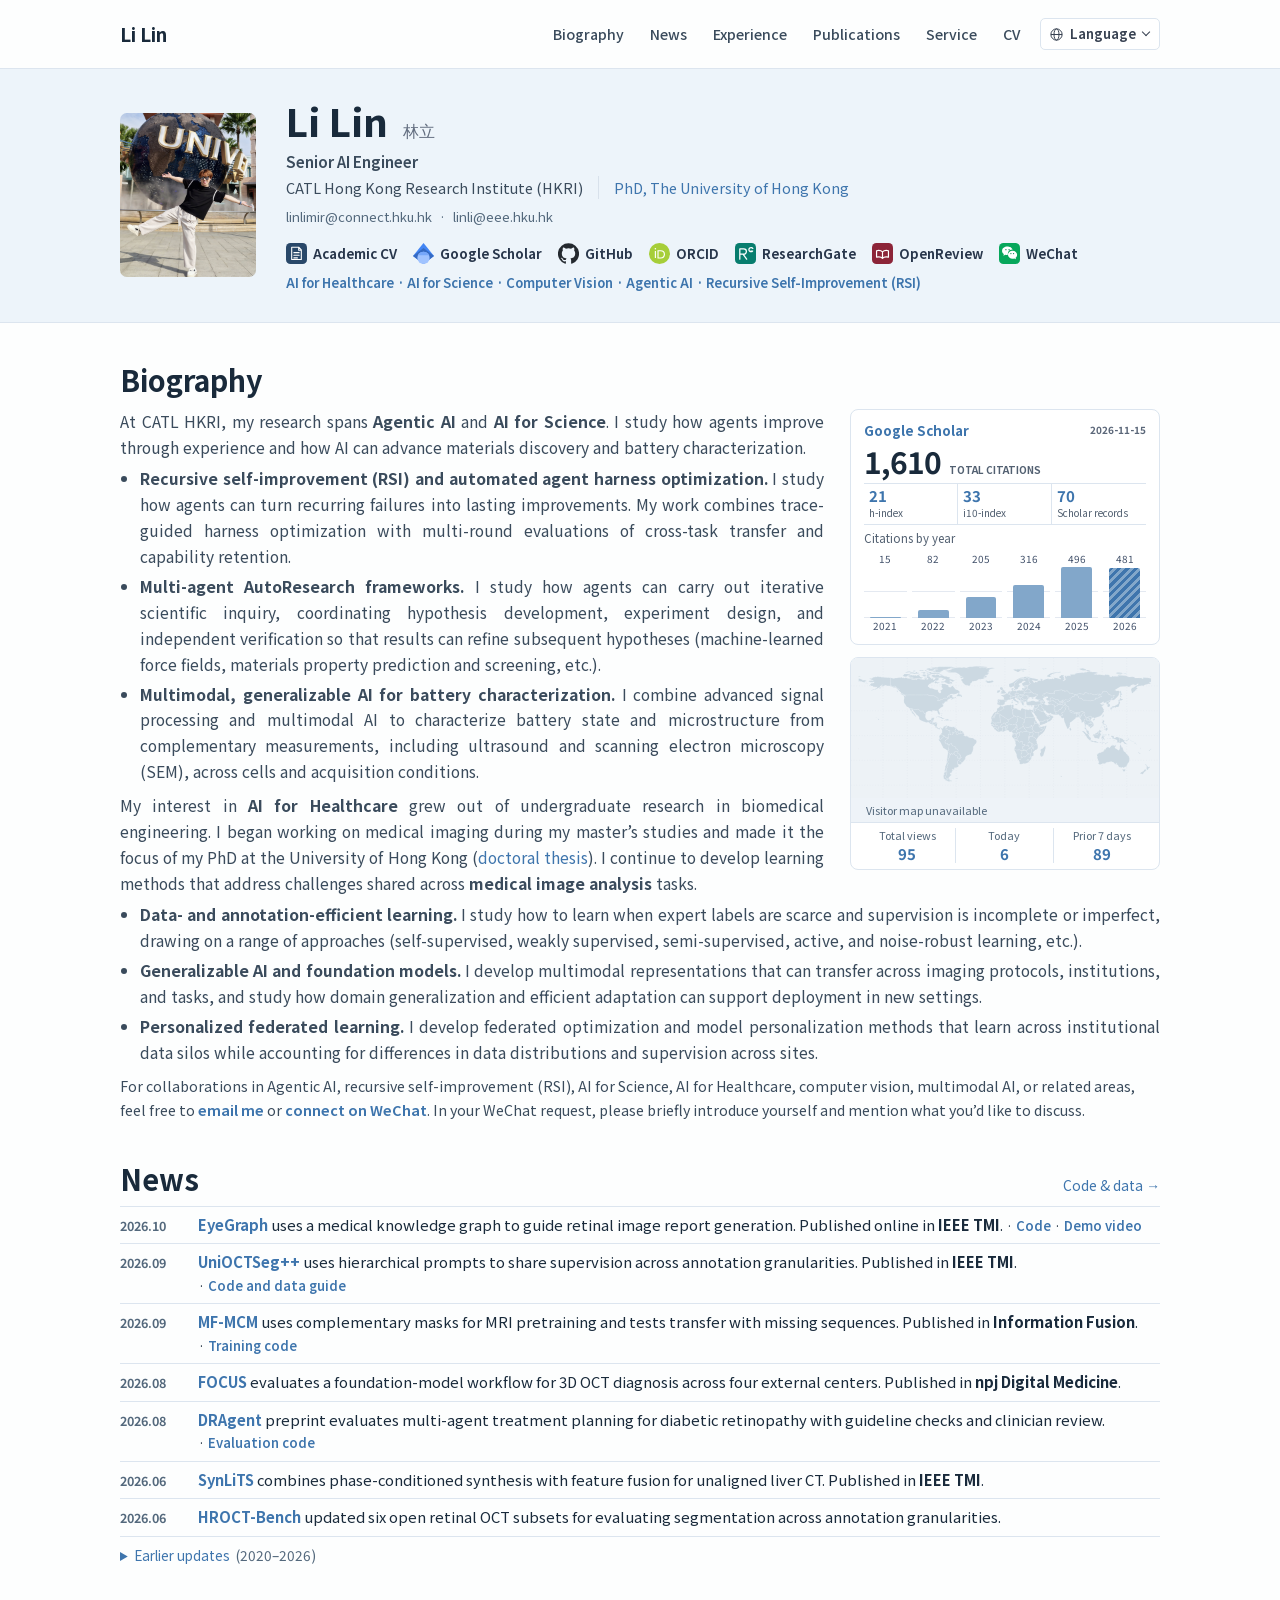
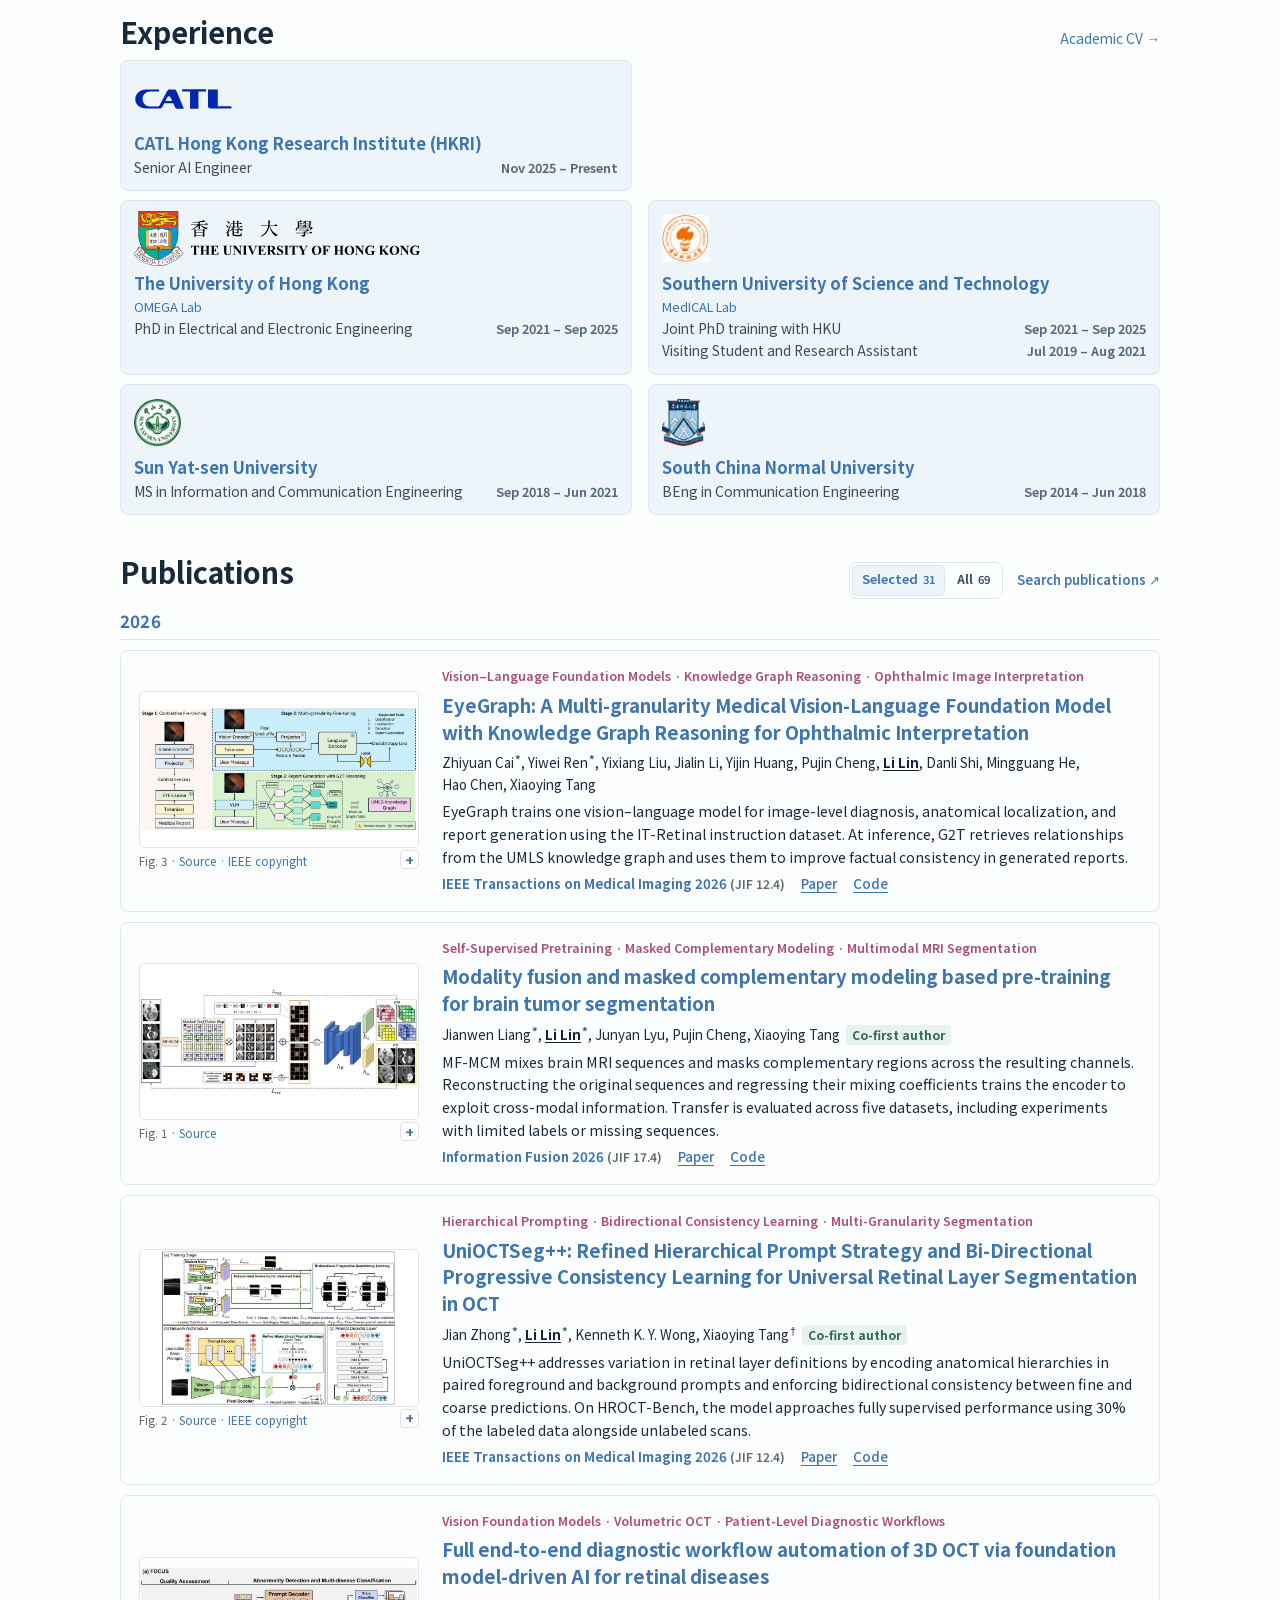
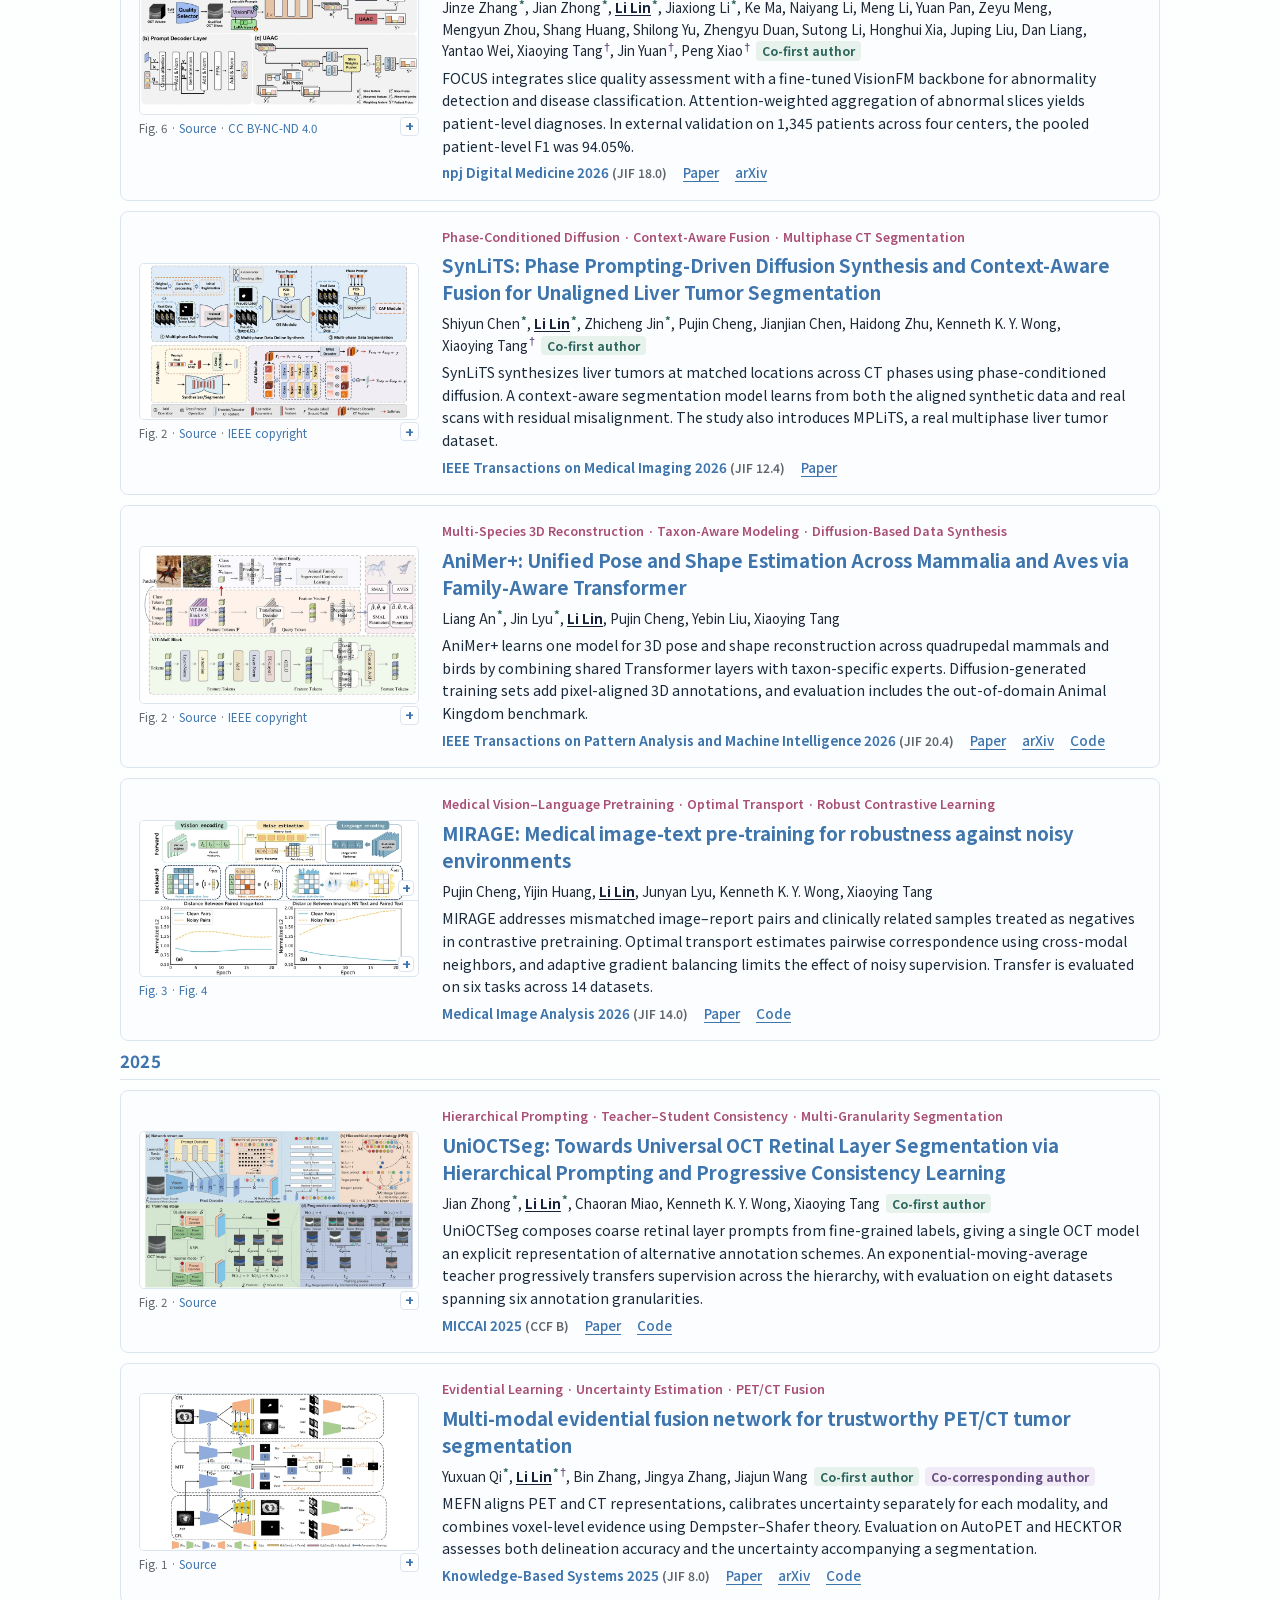
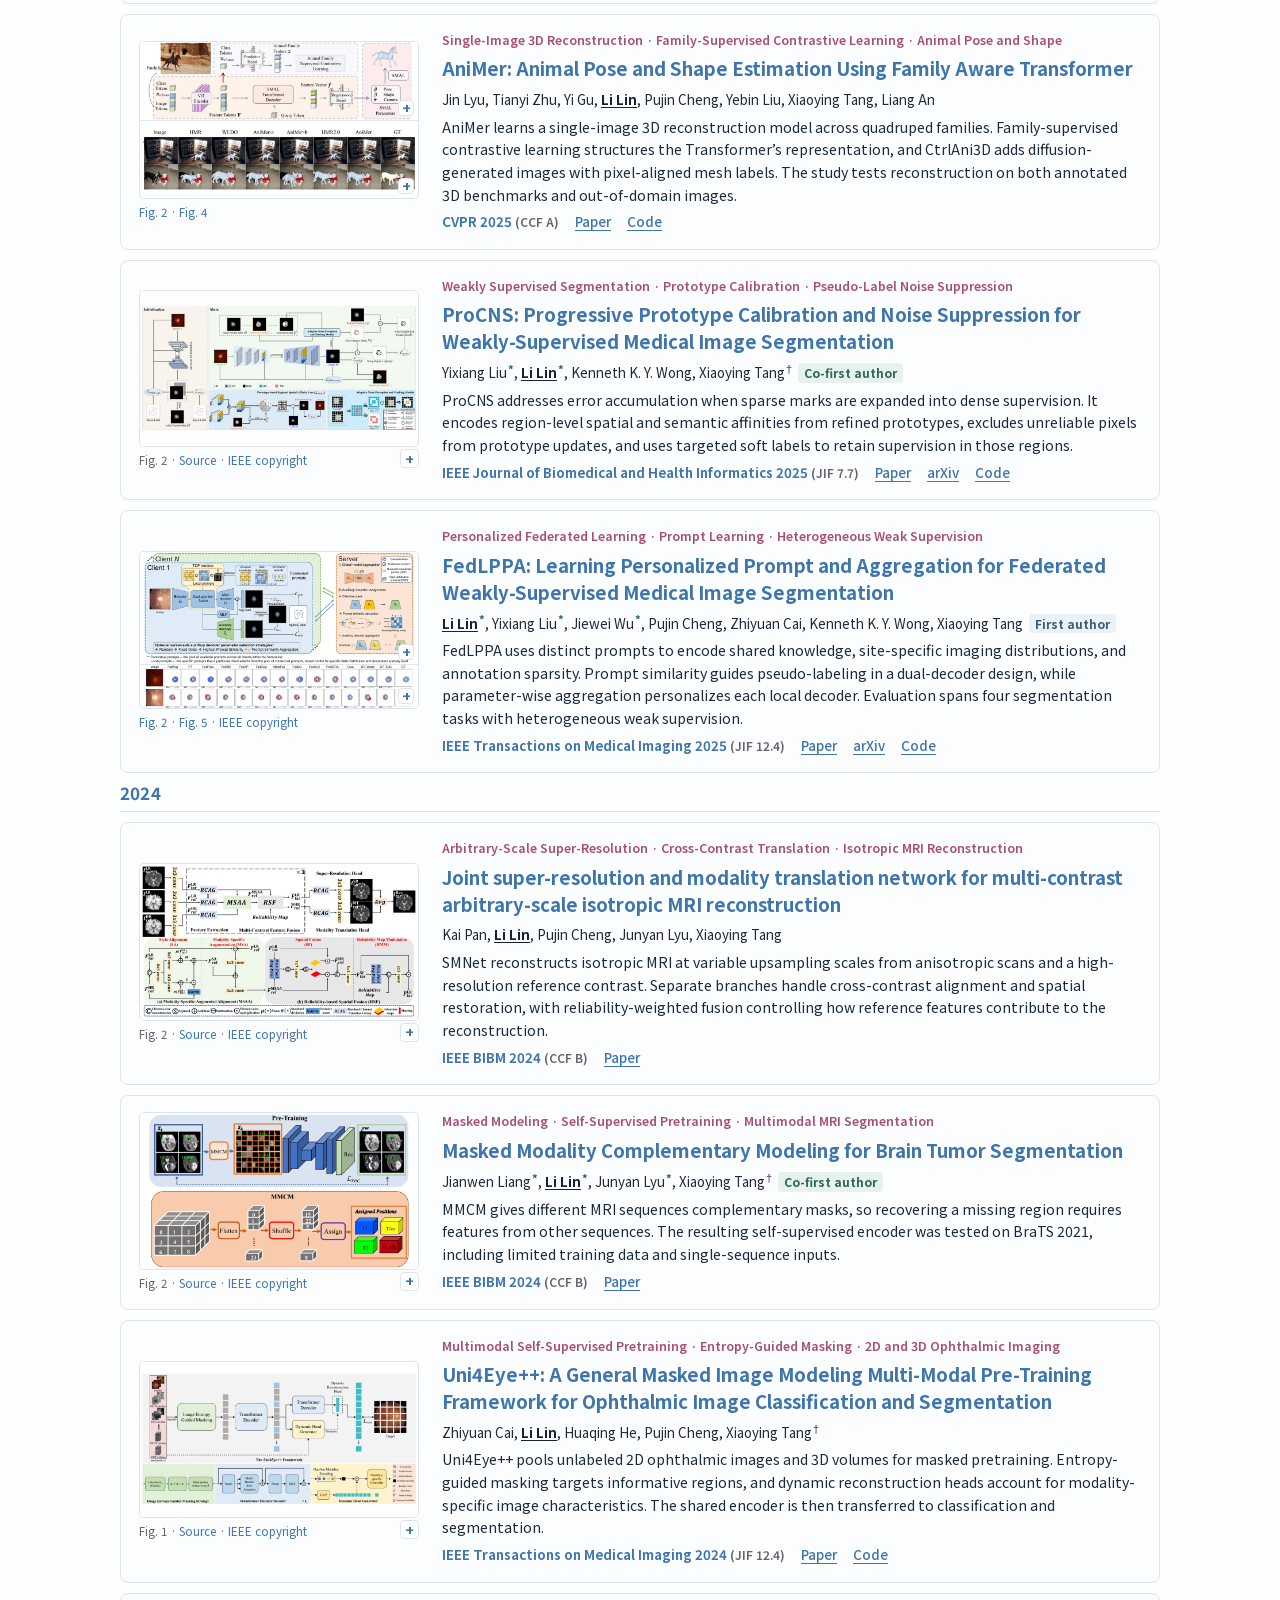
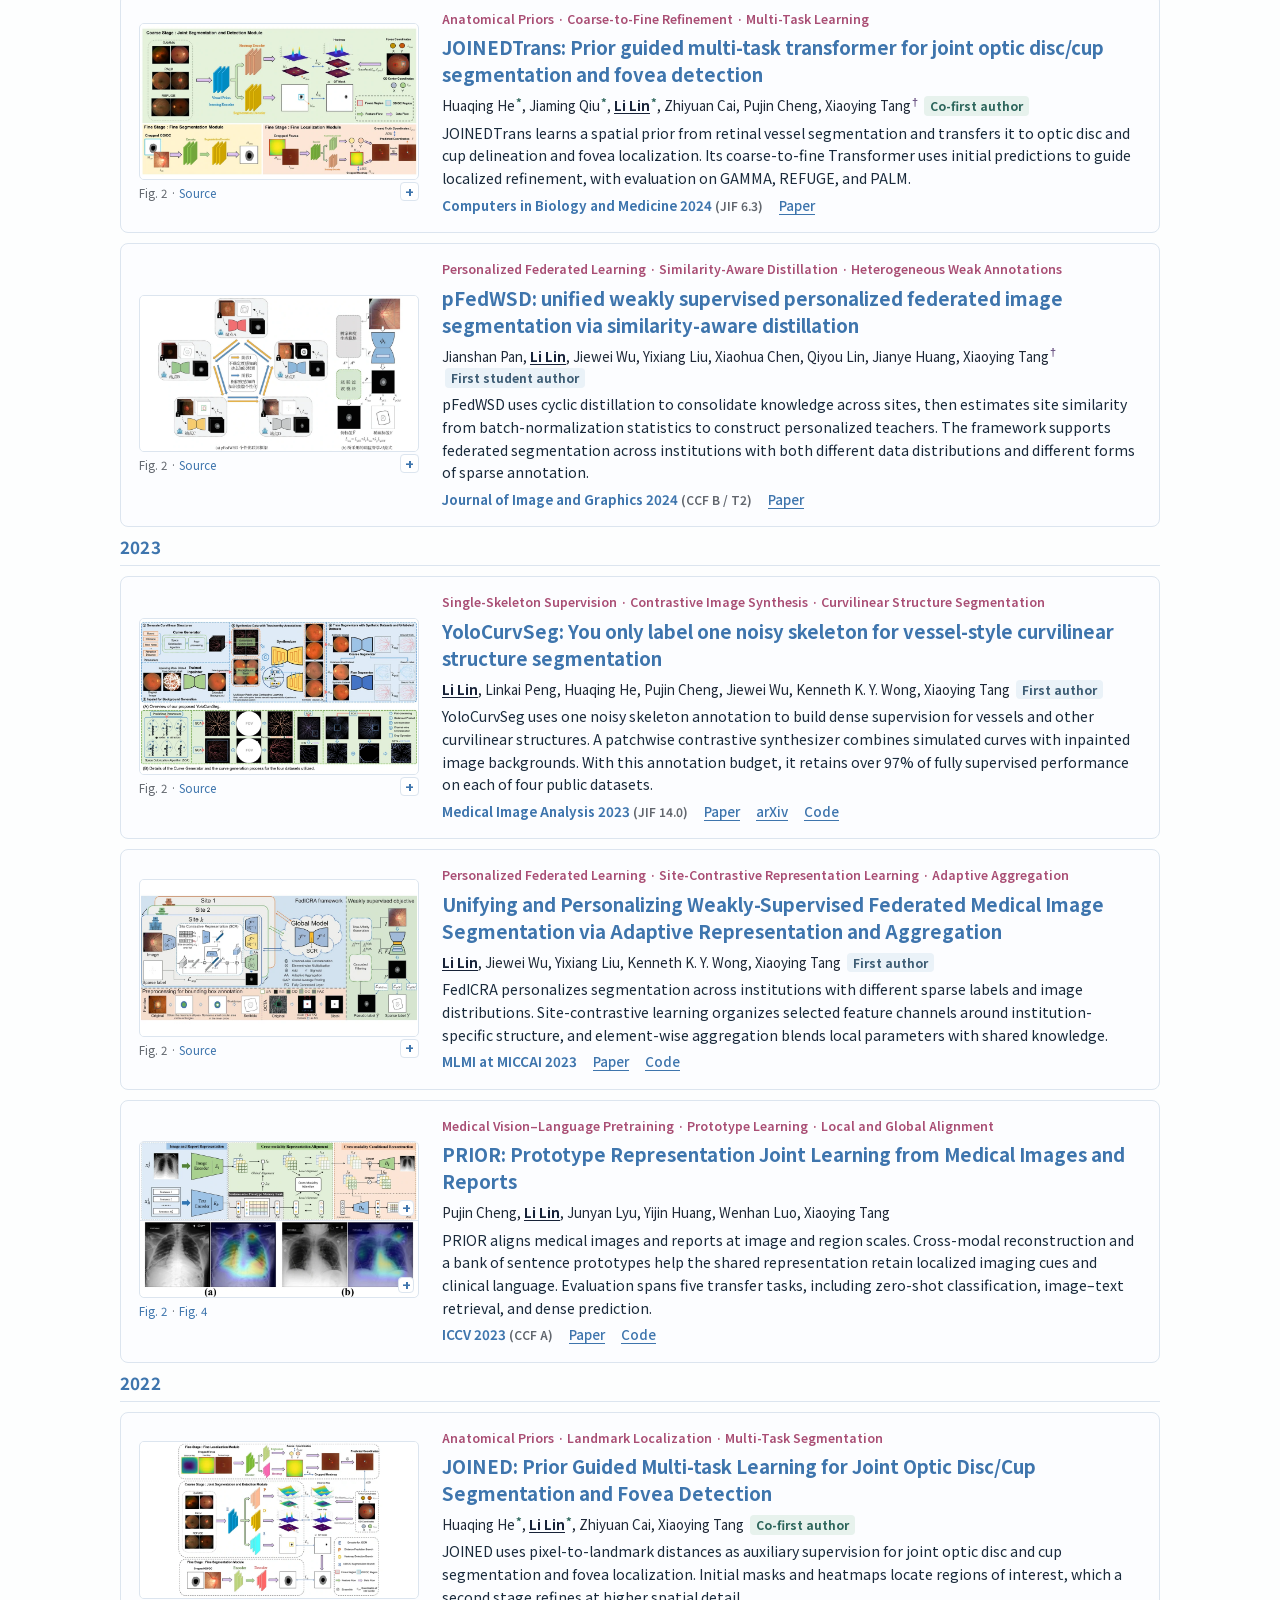
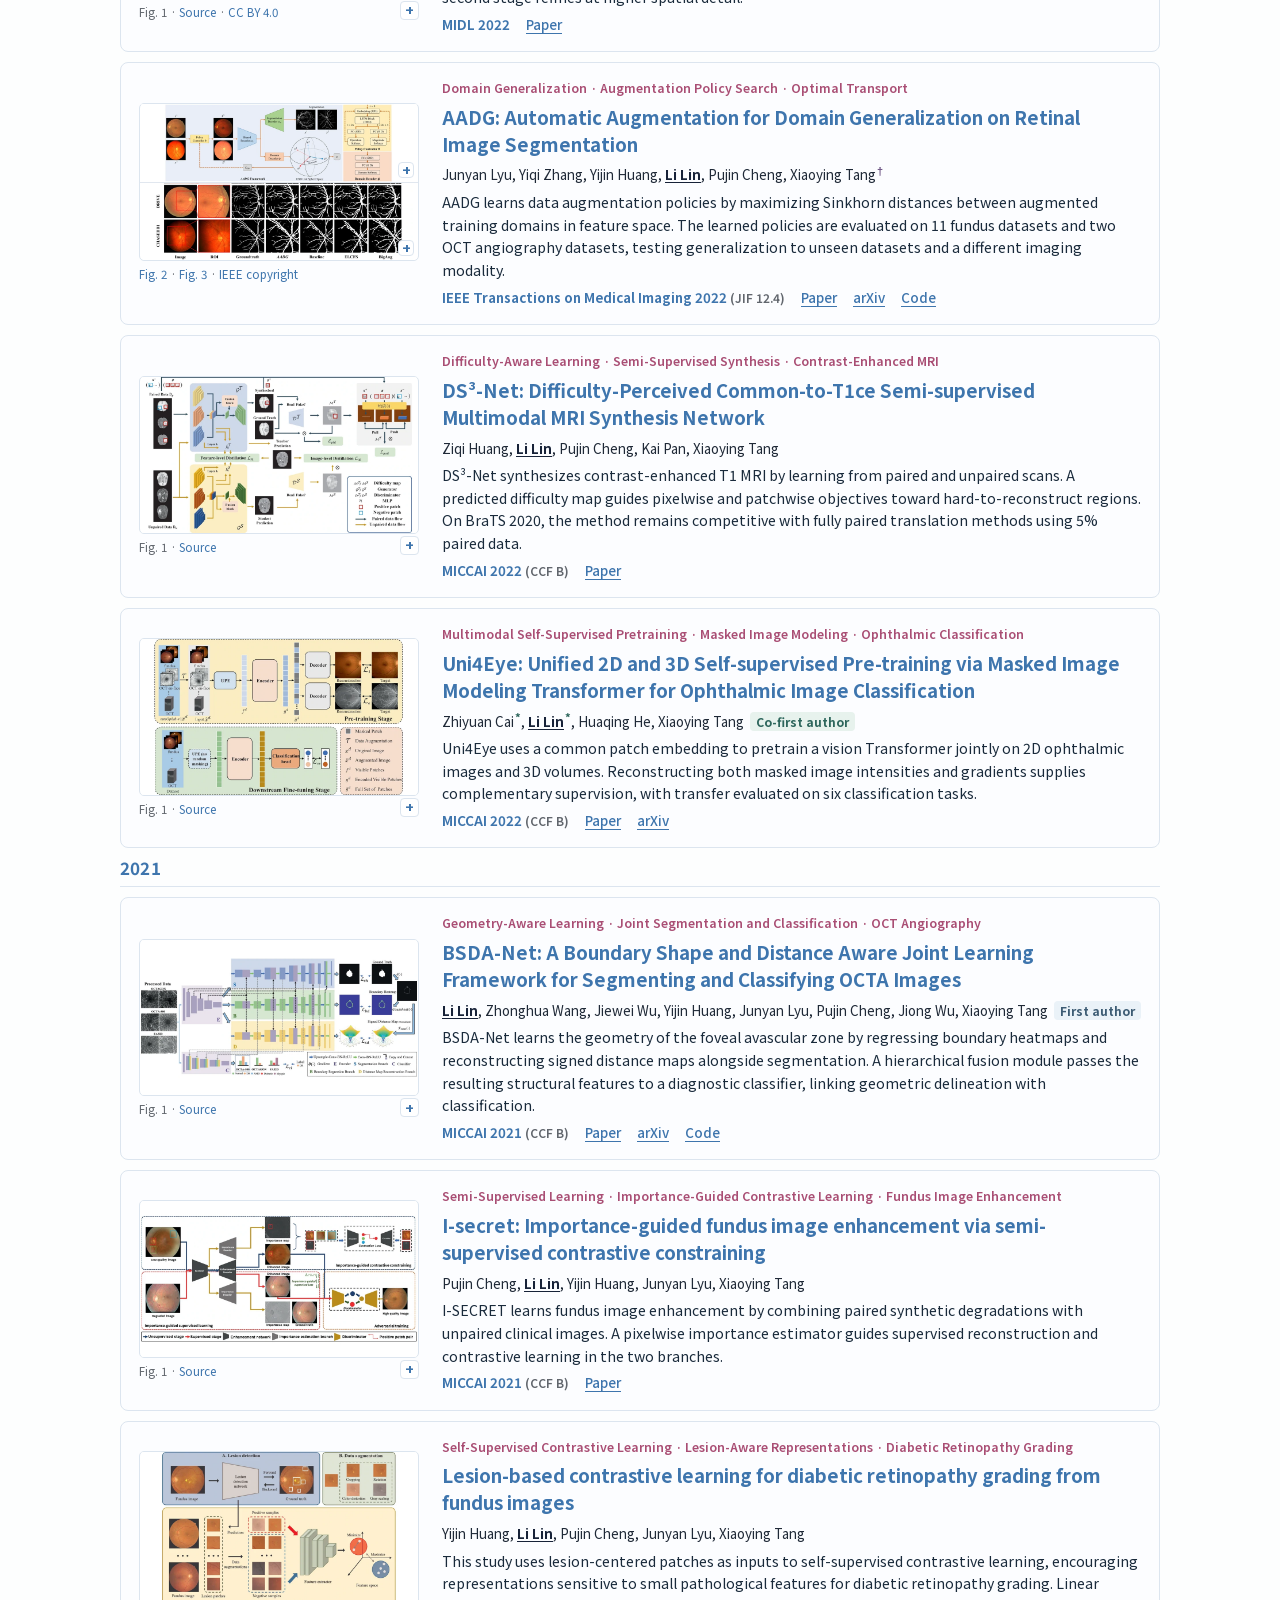
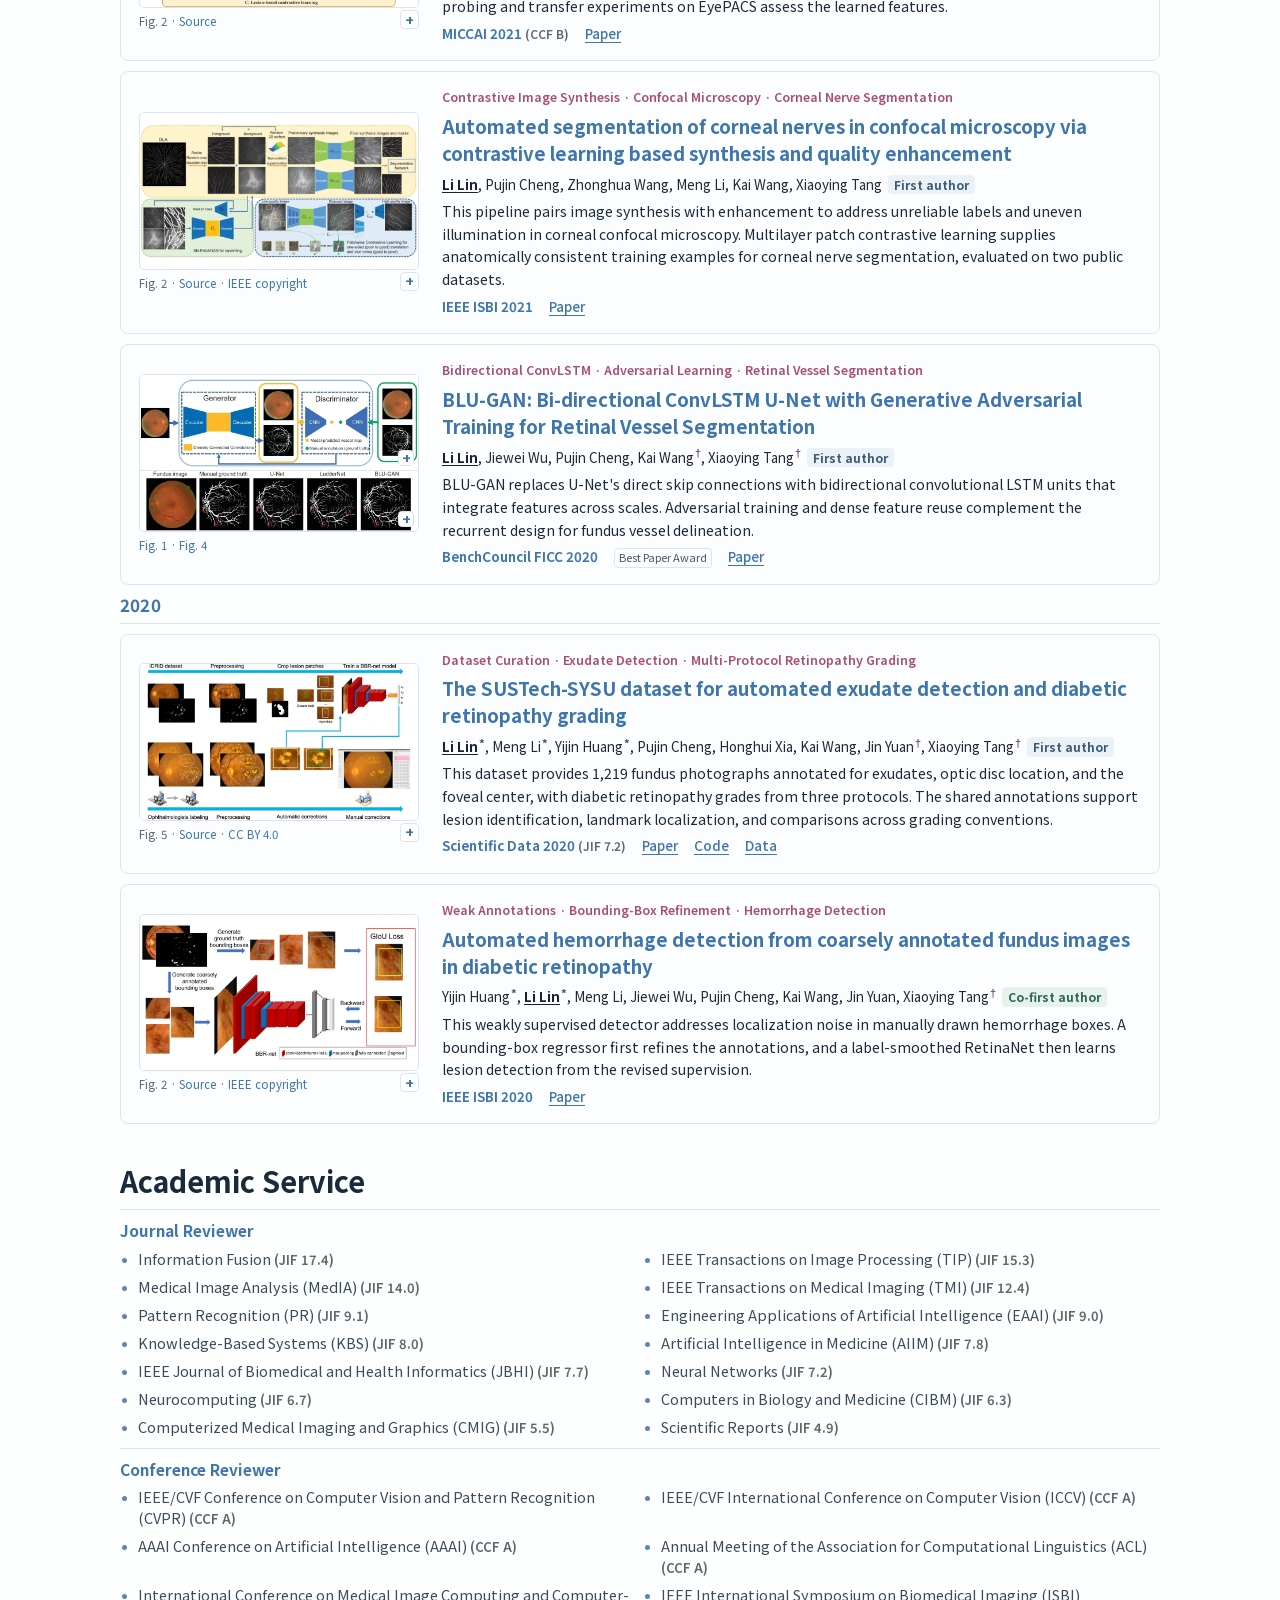
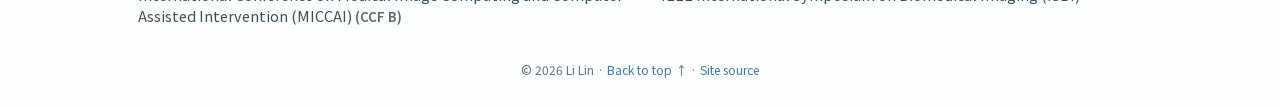
==== commit c2f526e8: "Refresh experience cards with institutional marks" ====
--- a/site/index.html
+++ b/site/index.html
@@ -28,7 +28,7 @@
 <meta name="twitter:description" content="Li Lin — AI for Science, Agentic AI, and AI for Healthcare. Research and publications in medical image analysis, data-efficient learning, and federated learning.">
 <meta name="twitter:image" content="https://llmir.github.io/assets/social/share-en.png">
 <meta name="twitter:image:alt" content="Li Lin’s portrait, CATL HKRI role, University of Hong Kong PhD, and AI research areas.">
-<link rel="stylesheet" href="assets/style.css?v=responsive-stats">
+<link rel="stylesheet" href="assets/style.css?v=experience-marks">
 <link rel="stylesheet" href="assets/publication-design.css">
 <link rel="icon" href="assets/favicon.svg" type="image/svg+xml">
 <script src="assets/site.js?v=visitor-counts" defer></script>
@@ -99,7 +99,7 @@
 <section class="container section experience-section" aria-labelledby="Experience">
 <div class="section-title"><h2 id="Experience">Experience</h2>
 <div><a href="cv.html#experience">Academic CV →</a></div></div>
-<ul class="experience-list"><li><h3>CATL Hong Kong Research Institute (HKRI)</h3><div class="experience-detail"><p>Senior AI Engineer</p><span class="experience-date">Nov 2025 – Present</span></div></li><li><h3>The University of Hong Kong</h3><p class="experience-lab">OMEGA Lab</p><div class="experience-detail"><p>PhD in Electrical and Electronic Engineering</p><span class="experience-date">Sep 2021 – Sep 2025</span></div></li><li><h3>Southern University of Science and Technology</h3><p class="experience-lab">MedICAL Lab</p><div class="experience-detail"><p>Joint PhD training with HKU</p><span class="experience-date">Sep 2021 – Sep 2025</span></div><div class="experience-detail"><p>Visiting Student and Research Assistant</p><span class="experience-date">Jul 2019 – Aug 2021</span></div></li><li><h3>Sun Yat-sen University</h3><div class="experience-detail"><p>MS in Information and Communication Engineering</p><span class="experience-date">Sep 2018 – Jun 2021</span></div></li><li><h3>South China Normal University</h3><div class="experience-detail"><p>BEng in Communication Engineering</p><span class="experience-date">Sep 2014 – Jun 2018</span></div></li></ul></section>
+<ul class="experience-list experience-with-marks"><li><span class="experience-mark experience-catl" aria-hidden="true"><img src="assets/institutions/catl.svg" alt="" width="190" height="20" loading="lazy" decoding="async"></span><div><h3>CATL Hong Kong Research Institute (HKRI)</h3><div class="experience-detail"><p>Senior AI Engineer</p><span class="experience-date">Nov 2025 – Present</span></div></div></li><li><span class="experience-mark experience-hku" aria-hidden="true"><img src="assets/institutions/hku.svg" alt="" width="208" height="40" loading="lazy" decoding="async"></span><div><h3>The University of Hong Kong</h3><p class="experience-lab">OMEGA Lab</p><div class="experience-detail"><p>PhD in Electrical and Electronic Engineering</p><span class="experience-date">Sep 2021 – Sep 2025</span></div></div></li><li class="experience-emblem"><span class="experience-mark" aria-hidden="true"><img src="assets/institutions/sustech.png" alt="" width="190" height="189" loading="lazy" decoding="async"></span><div><h3>Southern University of Science and Technology</h3><p class="experience-lab">MedICAL Lab</p><div class="experience-detail"><p>Joint PhD training with HKU</p><span class="experience-date">Sep 2021 – Sep 2025</span></div><div class="experience-detail"><p>Visiting Student and Research Assistant</p><span class="experience-date">Jul 2019 – Aug 2021</span></div></div></li><li class="experience-emblem"><span class="experience-mark" aria-hidden="true"><img src="assets/institutions/sysu.png" alt="" width="229" height="229" loading="lazy" decoding="async"></span><div><h3>Sun Yat-sen University</h3><div class="experience-detail"><p>MS in Information and Communication Engineering</p><span class="experience-date">Sep 2018 – Jun 2021</span></div></div></li><li class="experience-emblem"><span class="experience-mark" aria-hidden="true"><img src="assets/institutions/scnu.png" alt="" width="220" height="241" loading="lazy" decoding="async"></span><div><h3>South China Normal University</h3><div class="experience-detail"><p>BEng in Communication Engineering</p><span class="experience-date">Sep 2014 – Jun 2018</span></div></div></li></ul></section>
 <section class="container section publications" aria-labelledby="Publications">
 <div class="section-title"><h2 id="Publications">Publications</h2>
 <div class="publication-controls">
--- a/site/assets/style.css
+++ b/site/assets/style.css
@@ -79,6 +79,12 @@
 .experience-list{display:grid;grid-template-columns:repeat(2,minmax(0,1fr));gap:2px 26px;list-style:none;margin:5px 0 0;padding:0}
 .experience-list li{border-top:1px solid var(--line);padding:8px 0 7px;font-size:.84rem;color:var(--text)}
 .experience-list h3{font-size:1rem;color:#19324c;margin-bottom:3px}
+.experience-list.experience-with-marks{gap:9px 16px}
+.experience-with-marks li{display:flex;flex-direction:column;gap:7px;padding:10px 13px 12px;border:1px solid var(--line);border-radius:8px;background:var(--soft)}
+.experience-mark{display:flex;align-items:center;height:55px}
+.experience-mark img{width:auto;height:47px;object-fit:contain}
+.experience-catl img{width:min(100%,190px);height:auto}
+.experience-hku img{width:min(100%,286px);height:auto}
 .experience-lab{color:#466788;font-size:.78rem}
 .experience-detail{display:flex;flex-wrap:wrap;justify-content:space-between;align-items:baseline;gap:1px 12px}
 .experience-date{font-size:.77rem;font-weight:650;color:#53647c;font-variant-numeric:tabular-nums;white-space:nowrap}
@@ -291,6 +297,11 @@
  .news-list li{grid-template-columns:53px minmax(0,1fr);gap:7px;font-size:.84rem}
  .news-list time{font-size:.7rem}
  .experience-list{grid-template-columns:minmax(0,1fr)}
+ .experience-with-marks li{padding:9px 11px 10px}
+ .experience-with-marks .experience-emblem{display:grid;grid-template-columns:43px minmax(0,1fr);gap:10px;align-items:start}
+ .experience-emblem .experience-mark{height:43px}
+ .experience-emblem .experience-mark img{max-width:43px;height:43px}
+ .experience-catl{height:32px}
  .service-list ul{grid-template-columns:minmax(0,1fr)}
  .pub-row{padding:13px 12px}
  .pub-row.with-figure{grid-template-columns:minmax(0,1fr);gap:9px}
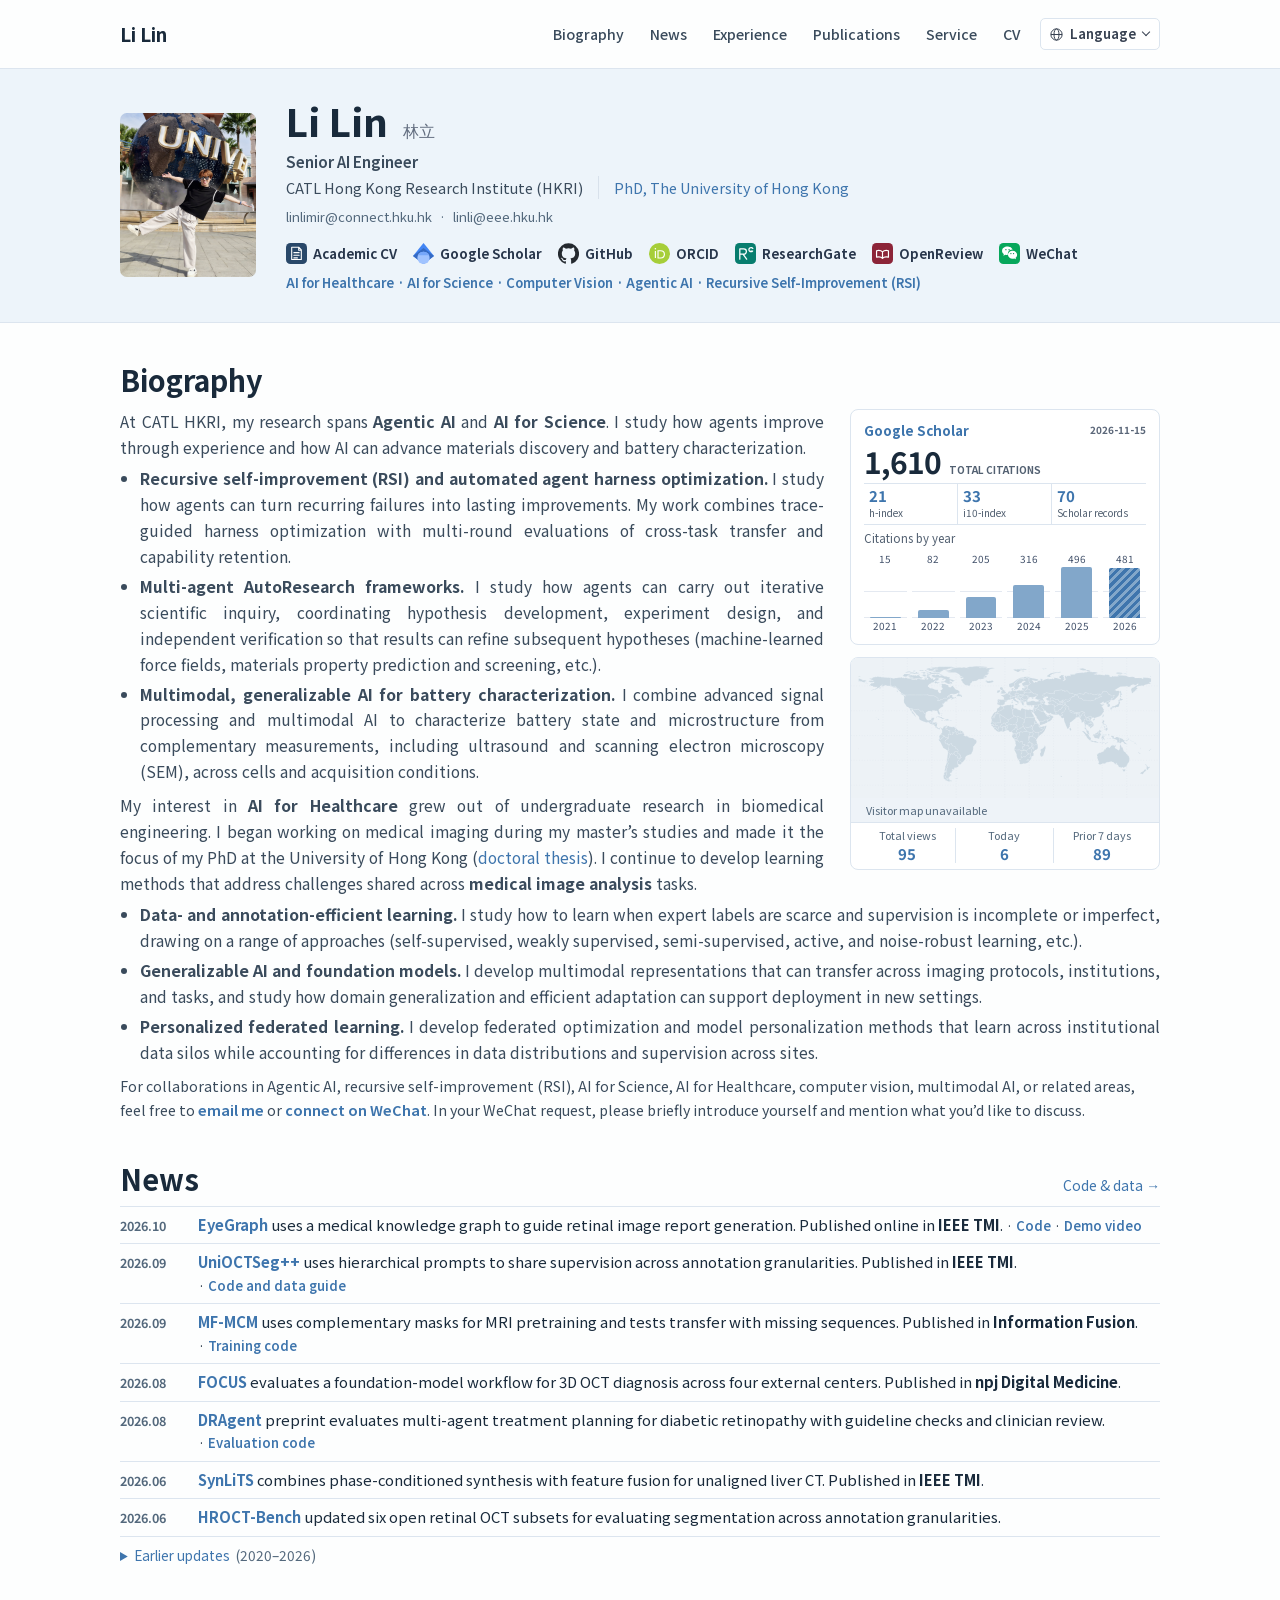
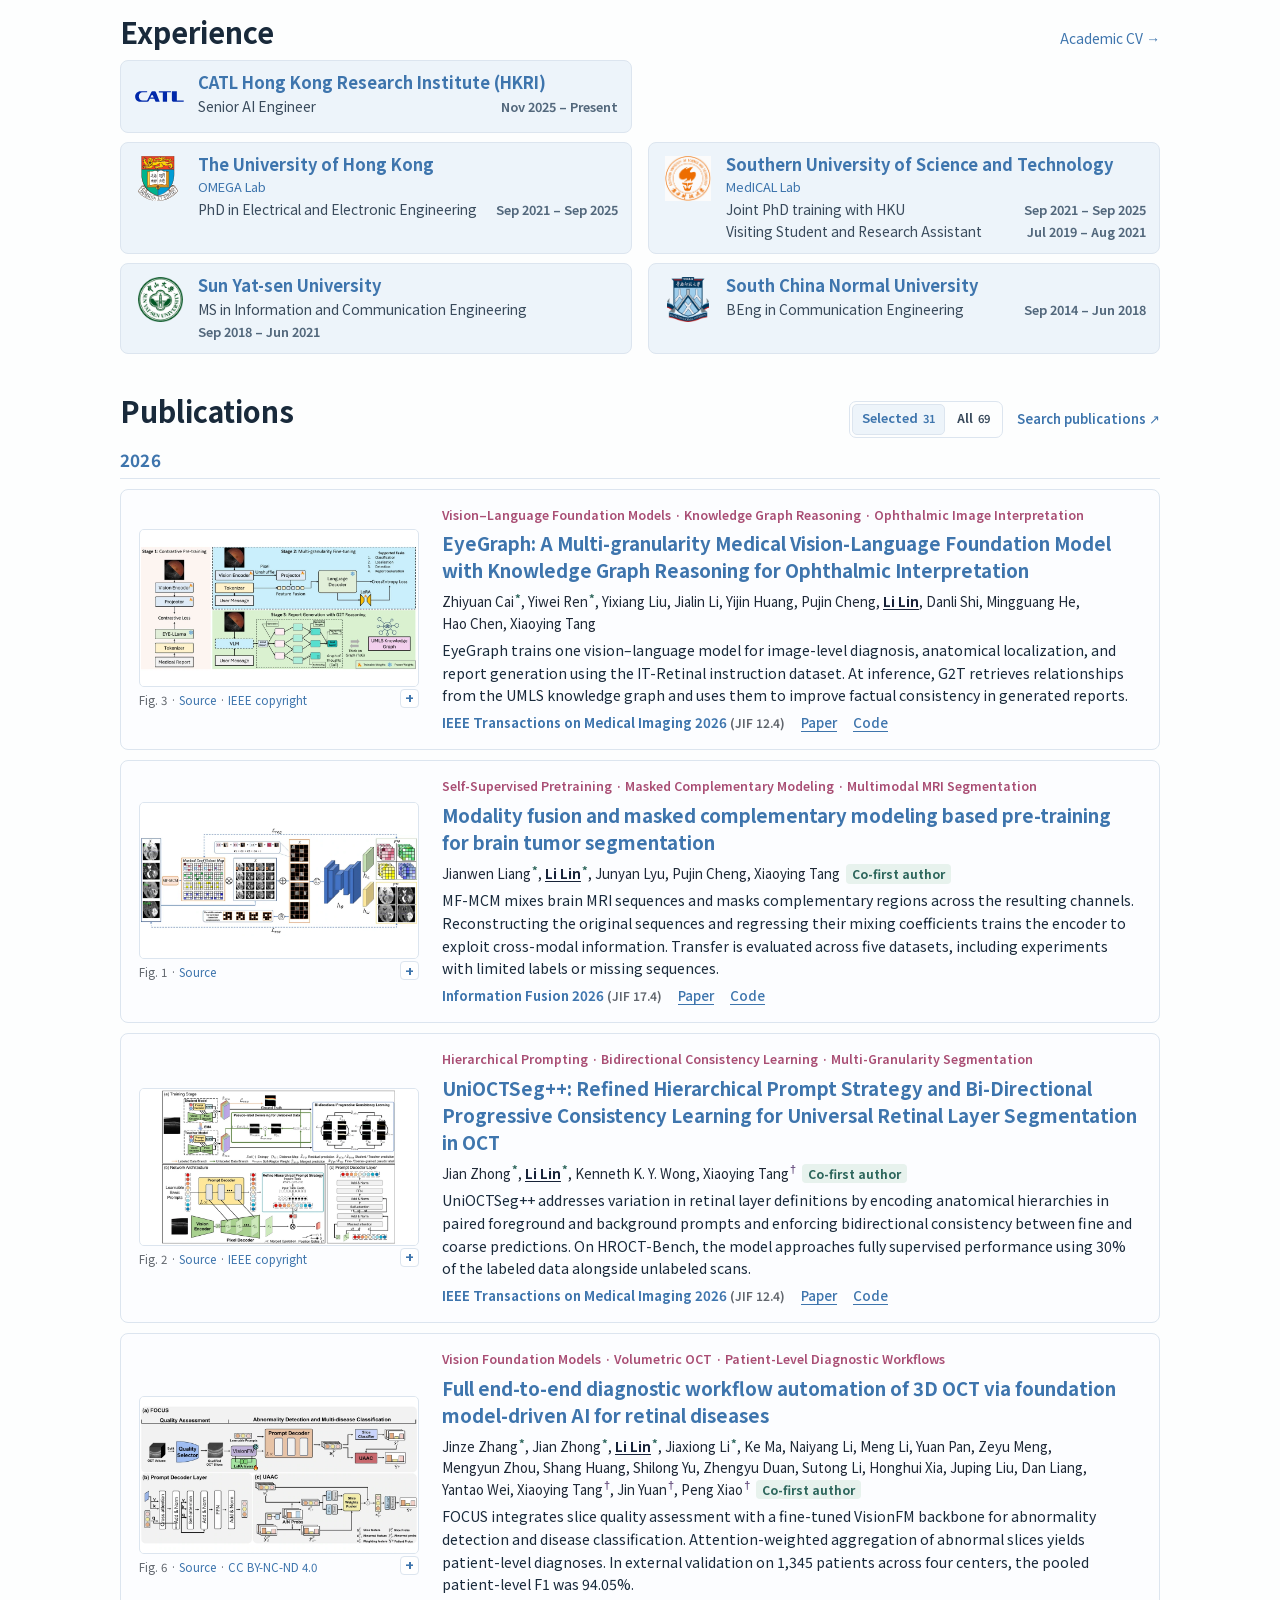
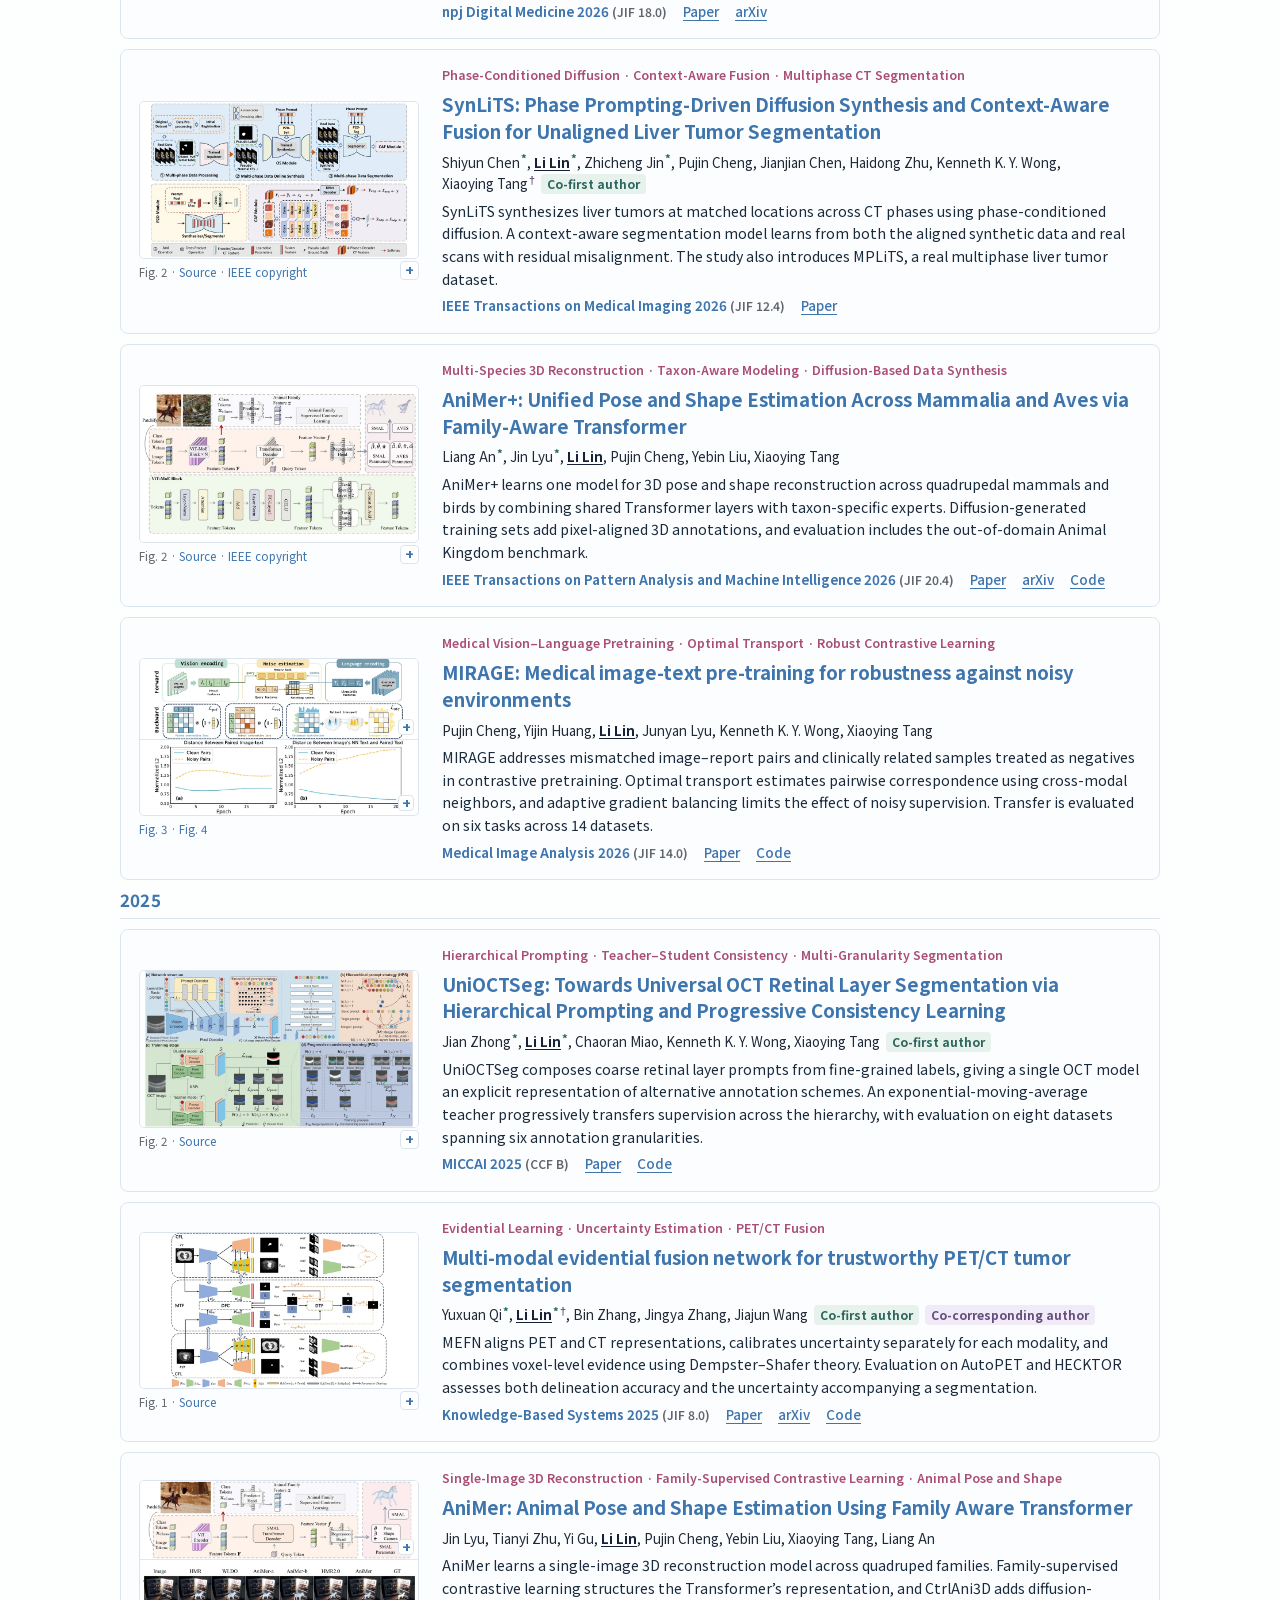
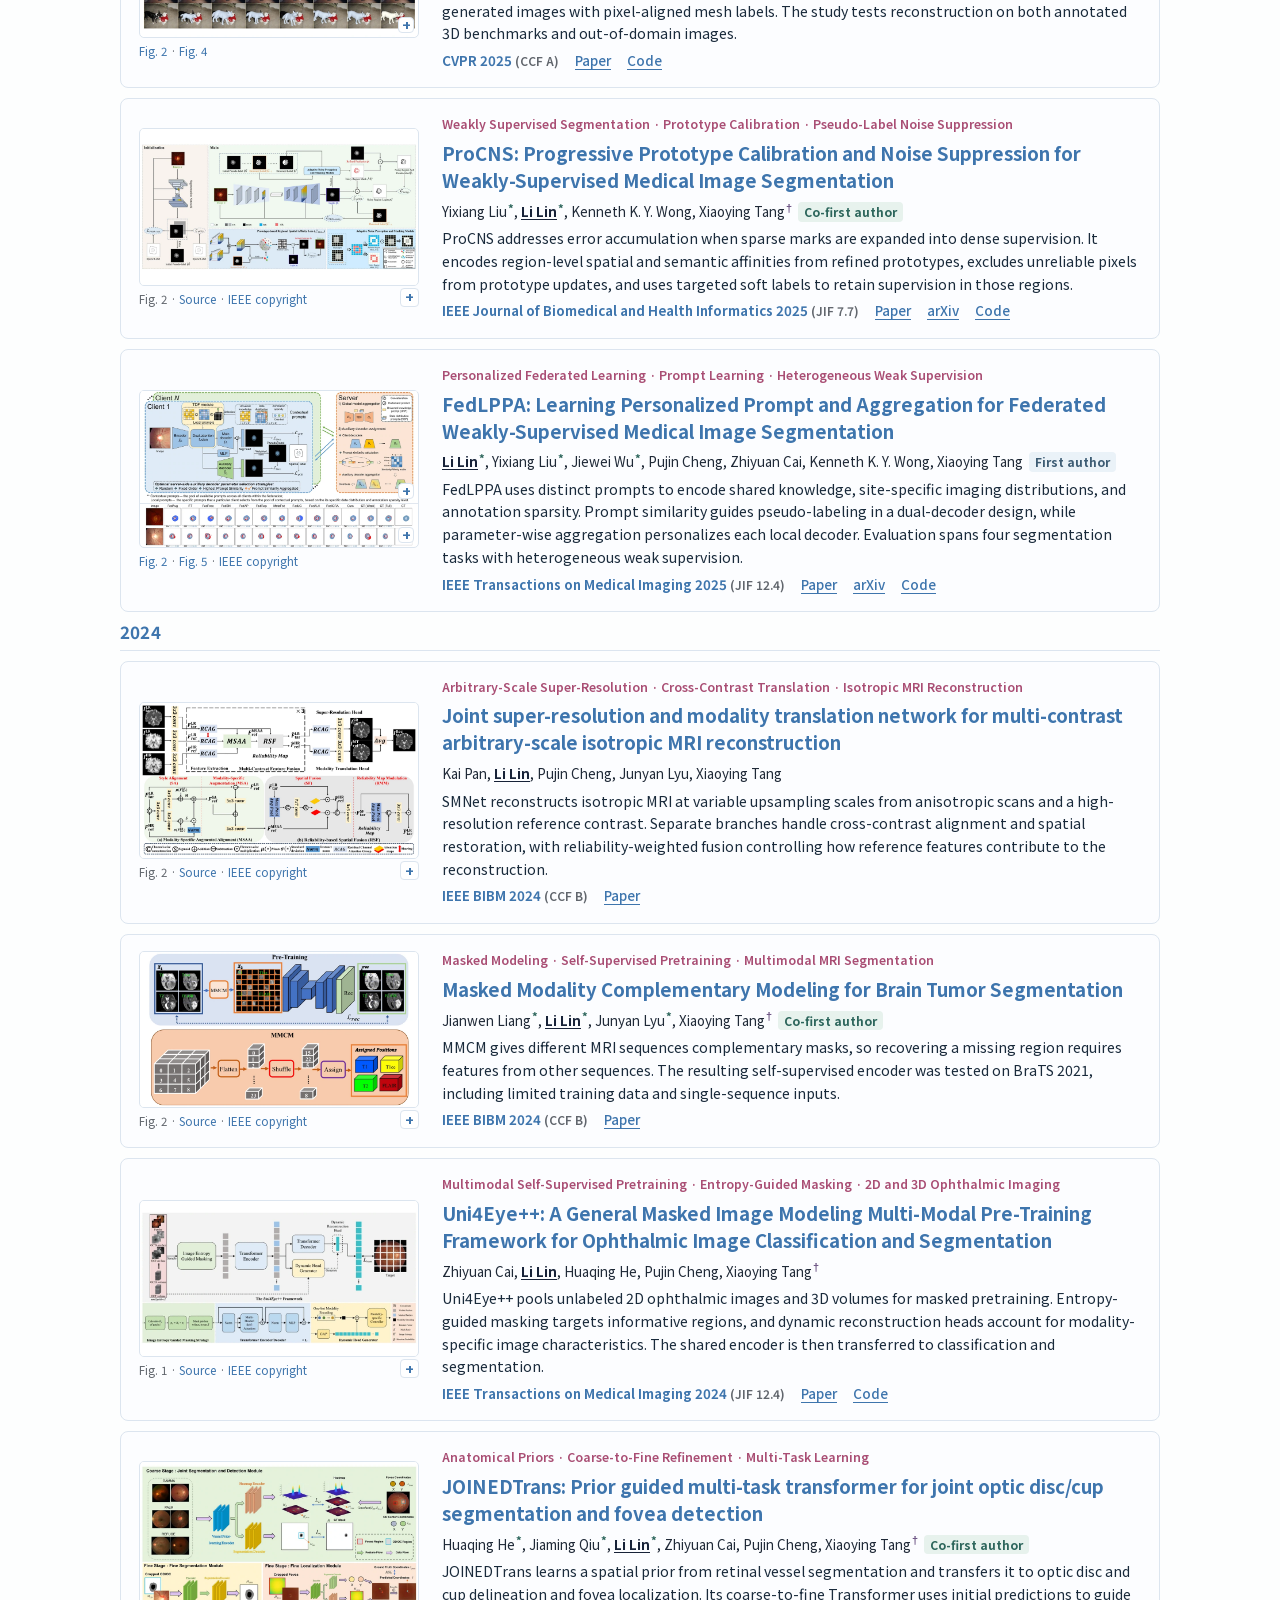
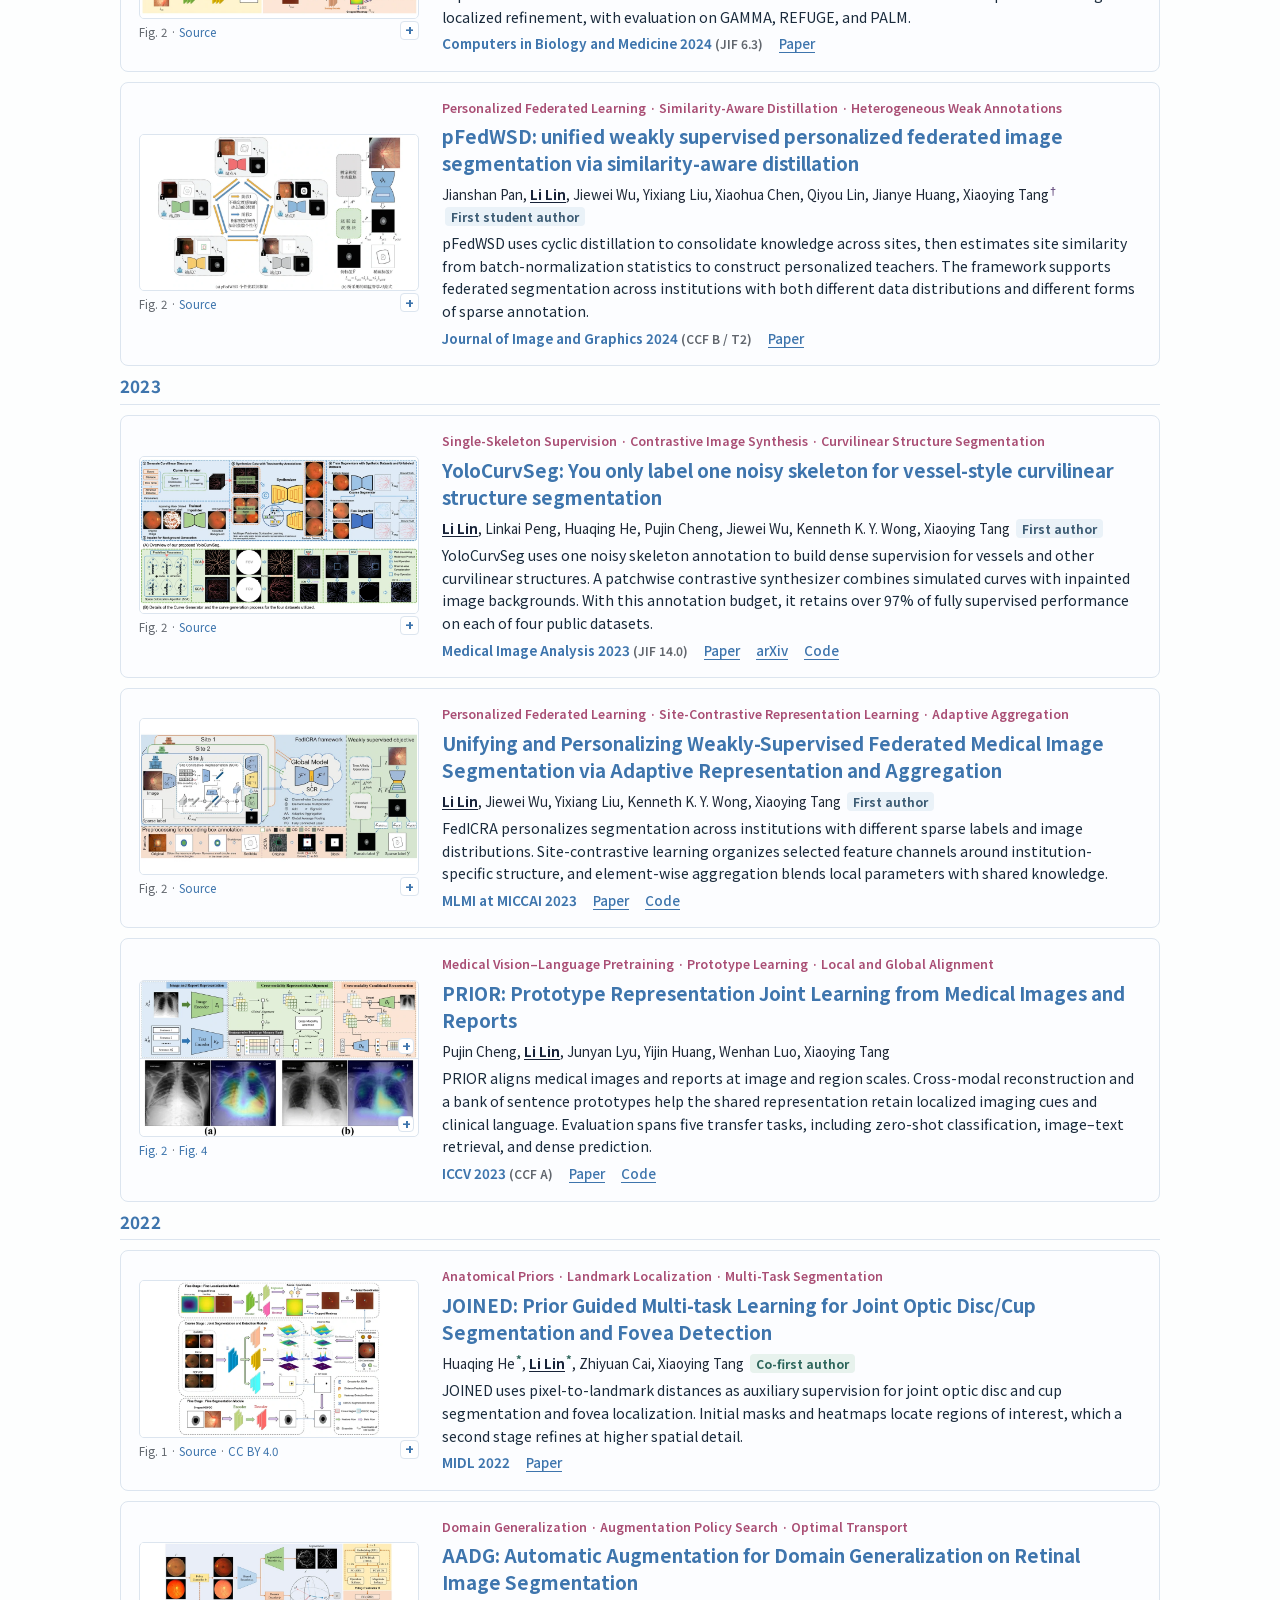
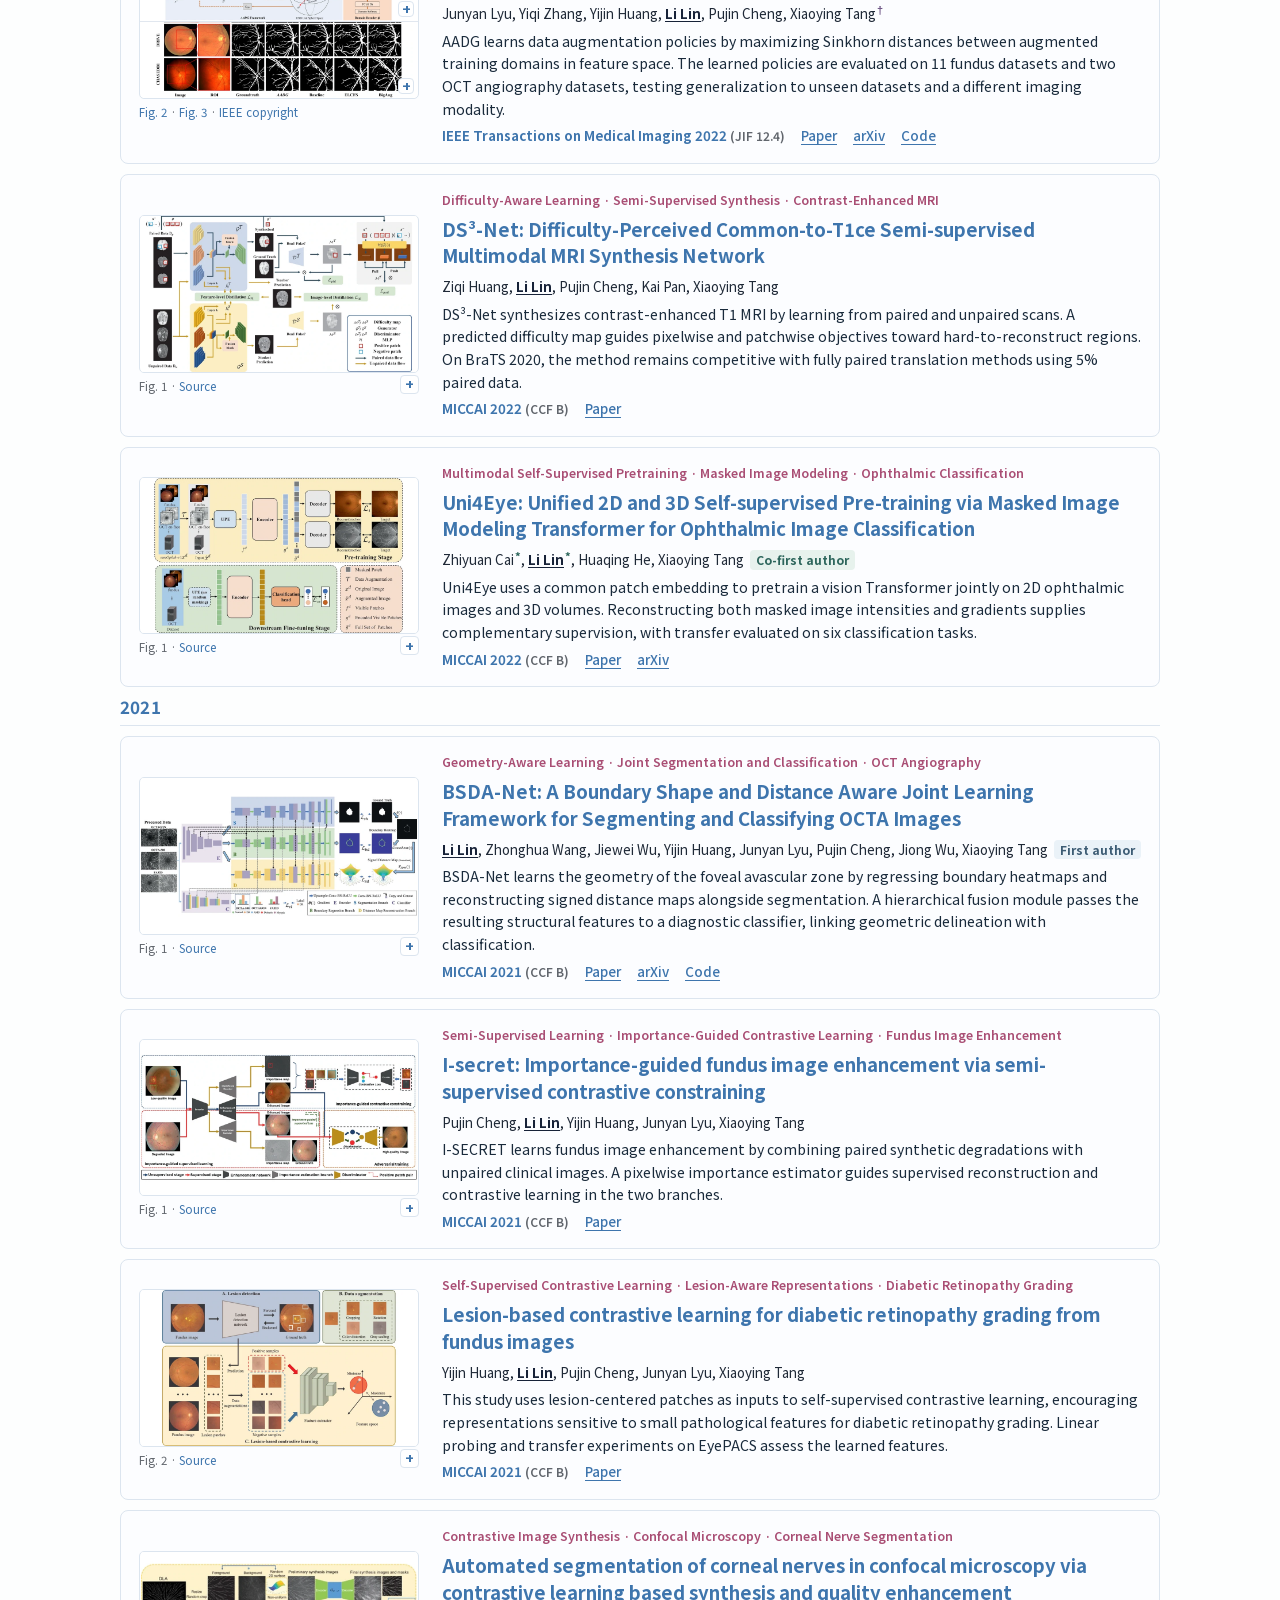
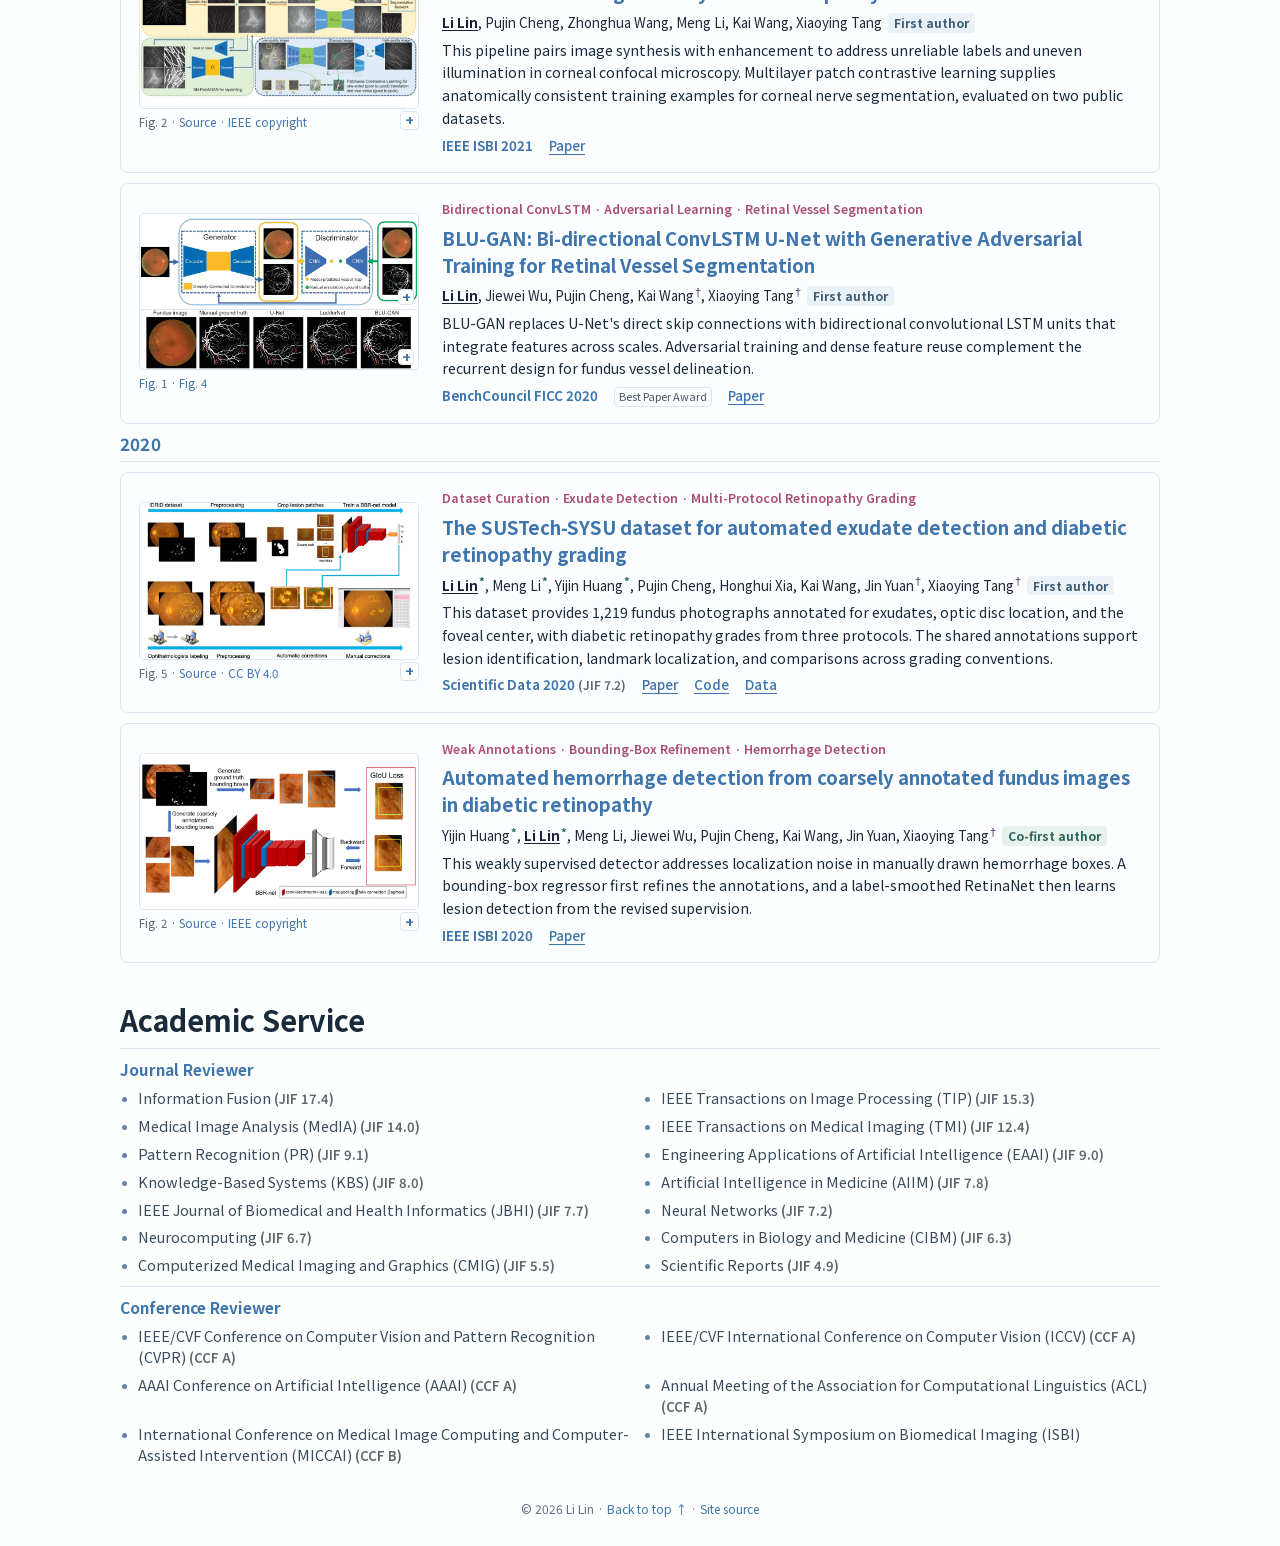
==== commit fe40a74b: "Place institutional marks inline and show the HKU crest" ====
--- a/site/index.html
+++ b/site/index.html
@@ -28,7 +28,7 @@
 <meta name="twitter:description" content="Li Lin — AI for Science, Agentic AI, and AI for Healthcare. Research and publications in medical image analysis, data-efficient learning, and federated learning.">
 <meta name="twitter:image" content="https://llmir.github.io/assets/social/share-en.png">
 <meta name="twitter:image:alt" content="Li Lin’s portrait, CATL HKRI role, University of Hong Kong PhD, and AI research areas.">
-<link rel="stylesheet" href="assets/style.css?v=experience-marks">
+<link rel="stylesheet" href="assets/style.css?v=experience-inline">
 <link rel="stylesheet" href="assets/publication-design.css">
 <link rel="icon" href="assets/favicon.svg" type="image/svg+xml">
 <script src="assets/site.js?v=visitor-counts" defer></script>
@@ -99,7 +99,7 @@
 <section class="container section experience-section" aria-labelledby="Experience">
 <div class="section-title"><h2 id="Experience">Experience</h2>
 <div><a href="cv.html#experience">Academic CV →</a></div></div>
-<ul class="experience-list experience-with-marks"><li><span class="experience-mark experience-catl" aria-hidden="true"><img src="assets/institutions/catl.svg" alt="" width="190" height="20" loading="lazy" decoding="async"></span><div><h3>CATL Hong Kong Research Institute (HKRI)</h3><div class="experience-detail"><p>Senior AI Engineer</p><span class="experience-date">Nov 2025 – Present</span></div></div></li><li><span class="experience-mark experience-hku" aria-hidden="true"><img src="assets/institutions/hku.svg" alt="" width="208" height="40" loading="lazy" decoding="async"></span><div><h3>The University of Hong Kong</h3><p class="experience-lab">OMEGA Lab</p><div class="experience-detail"><p>PhD in Electrical and Electronic Engineering</p><span class="experience-date">Sep 2021 – Sep 2025</span></div></div></li><li class="experience-emblem"><span class="experience-mark" aria-hidden="true"><img src="assets/institutions/sustech.png" alt="" width="190" height="189" loading="lazy" decoding="async"></span><div><h3>Southern University of Science and Technology</h3><p class="experience-lab">MedICAL Lab</p><div class="experience-detail"><p>Joint PhD training with HKU</p><span class="experience-date">Sep 2021 – Sep 2025</span></div><div class="experience-detail"><p>Visiting Student and Research Assistant</p><span class="experience-date">Jul 2019 – Aug 2021</span></div></div></li><li class="experience-emblem"><span class="experience-mark" aria-hidden="true"><img src="assets/institutions/sysu.png" alt="" width="229" height="229" loading="lazy" decoding="async"></span><div><h3>Sun Yat-sen University</h3><div class="experience-detail"><p>MS in Information and Communication Engineering</p><span class="experience-date">Sep 2018 – Jun 2021</span></div></div></li><li class="experience-emblem"><span class="experience-mark" aria-hidden="true"><img src="assets/institutions/scnu.png" alt="" width="220" height="241" loading="lazy" decoding="async"></span><div><h3>South China Normal University</h3><div class="experience-detail"><p>BEng in Communication Engineering</p><span class="experience-date">Sep 2014 – Jun 2018</span></div></div></li></ul></section>
+<ul class="experience-list experience-with-marks"><li><span class="experience-mark experience-catl" aria-hidden="true"><img src="assets/institutions/catl.svg" alt="" width="190" height="20" loading="lazy" decoding="async"></span><div><h3>CATL Hong Kong Research Institute (HKRI)</h3><div class="experience-detail"><p>Senior AI Engineer</p><span class="experience-date">Nov 2025 – Present</span></div></div></li><li><span class="experience-mark" aria-hidden="true"><img src="assets/institutions/hku-crest.svg" alt="" width="40" height="40" loading="lazy" decoding="async"></span><div><h3>The University of Hong Kong</h3><p class="experience-lab">OMEGA Lab</p><div class="experience-detail"><p>PhD in Electrical and Electronic Engineering</p><span class="experience-date">Sep 2021 – Sep 2025</span></div></div></li><li><span class="experience-mark" aria-hidden="true"><img src="assets/institutions/sustech.png" alt="" width="190" height="189" loading="lazy" decoding="async"></span><div><h3>Southern University of Science and Technology</h3><p class="experience-lab">MedICAL Lab</p><div class="experience-detail"><p>Joint PhD training with HKU</p><span class="experience-date">Sep 2021 – Sep 2025</span></div><div class="experience-detail"><p>Visiting Student and Research Assistant</p><span class="experience-date">Jul 2019 – Aug 2021</span></div></div></li><li><span class="experience-mark" aria-hidden="true"><img src="assets/institutions/sysu.png" alt="" width="229" height="229" loading="lazy" decoding="async"></span><div><h3>Sun Yat-sen University</h3><div class="experience-detail"><p>MS in Information and Communication Engineering</p><span class="experience-date">Sep 2018 – Jun 2021</span></div></div></li><li><span class="experience-mark" aria-hidden="true"><img src="assets/institutions/scnu.png" alt="" width="220" height="241" loading="lazy" decoding="async"></span><div><h3>South China Normal University</h3><div class="experience-detail"><p>BEng in Communication Engineering</p><span class="experience-date">Sep 2014 – Jun 2018</span></div></div></li></ul></section>
 <section class="container section publications" aria-labelledby="Publications">
 <div class="section-title"><h2 id="Publications">Publications</h2>
 <div class="publication-controls">
--- a/site/assets/style.css
+++ b/site/assets/style.css
@@ -80,11 +80,11 @@
 .experience-list li{border-top:1px solid var(--line);padding:8px 0 7px;font-size:.84rem;color:var(--text)}
 .experience-list h3{font-size:1rem;color:#19324c;margin-bottom:3px}
 .experience-list.experience-with-marks{gap:9px 16px}
-.experience-with-marks li{display:flex;flex-direction:column;gap:7px;padding:10px 13px 12px;border:1px solid var(--line);border-radius:8px;background:var(--soft)}
-.experience-mark{display:flex;align-items:center;height:55px}
-.experience-mark img{width:auto;height:47px;object-fit:contain}
-.experience-catl img{width:min(100%,190px);height:auto}
-.experience-hku img{width:min(100%,286px);height:auto}
+.experience-with-marks li{display:grid;grid-template-columns:52px minmax(0,1fr);gap:12px;align-items:start;padding:11px 13px;border:1px solid var(--line);border-radius:8px;background:var(--soft)}
+.experience-mark{display:flex;align-items:center;justify-content:center;height:49px;overflow:hidden}
+.experience-mark img{width:auto;height:45px;max-width:100%;object-fit:contain}
+.experience-catl{justify-content:flex-start}
+.experience-catl img{flex:none;width:97px;height:auto;max-width:none}
 .experience-lab{color:#466788;font-size:.78rem}
 .experience-detail{display:flex;flex-wrap:wrap;justify-content:space-between;align-items:baseline;gap:1px 12px}
 .experience-date{font-size:.77rem;font-weight:650;color:#53647c;font-variant-numeric:tabular-nums;white-space:nowrap}
@@ -297,11 +297,10 @@
  .news-list li{grid-template-columns:53px minmax(0,1fr);gap:7px;font-size:.84rem}
  .news-list time{font-size:.7rem}
  .experience-list{grid-template-columns:minmax(0,1fr)}
- .experience-with-marks li{padding:9px 11px 10px}
- .experience-with-marks .experience-emblem{display:grid;grid-template-columns:43px minmax(0,1fr);gap:10px;align-items:start}
- .experience-emblem .experience-mark{height:43px}
- .experience-emblem .experience-mark img{max-width:43px;height:43px}
- .experience-catl{height:32px}
+ .experience-with-marks li{grid-template-columns:44px minmax(0,1fr);gap:10px;padding:9px 11px}
+ .experience-mark{height:43px}
+ .experience-mark img{height:40px}
+ .experience-catl img{width:84px;height:auto}
  .service-list ul{grid-template-columns:minmax(0,1fr)}
  .pub-row{padding:13px 12px}
  .pub-row.with-figure{grid-template-columns:minmax(0,1fr);gap:9px}
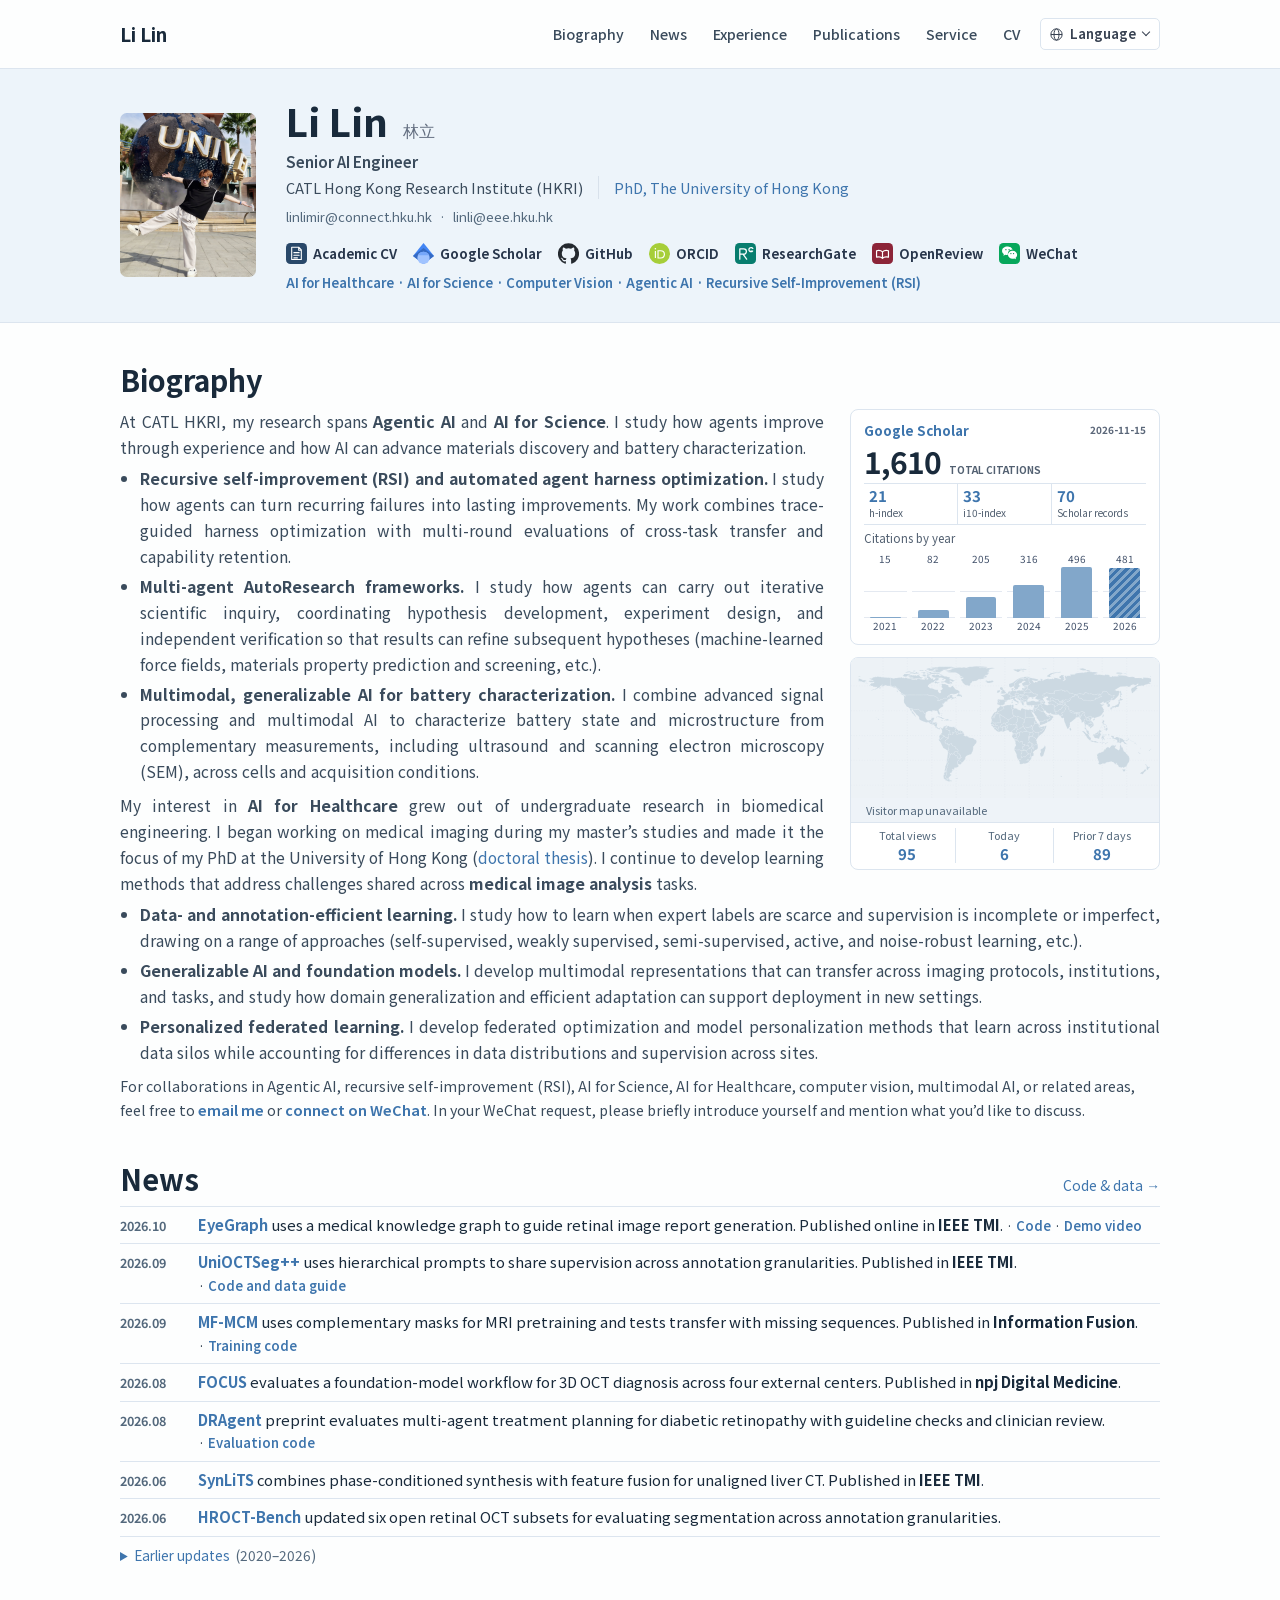
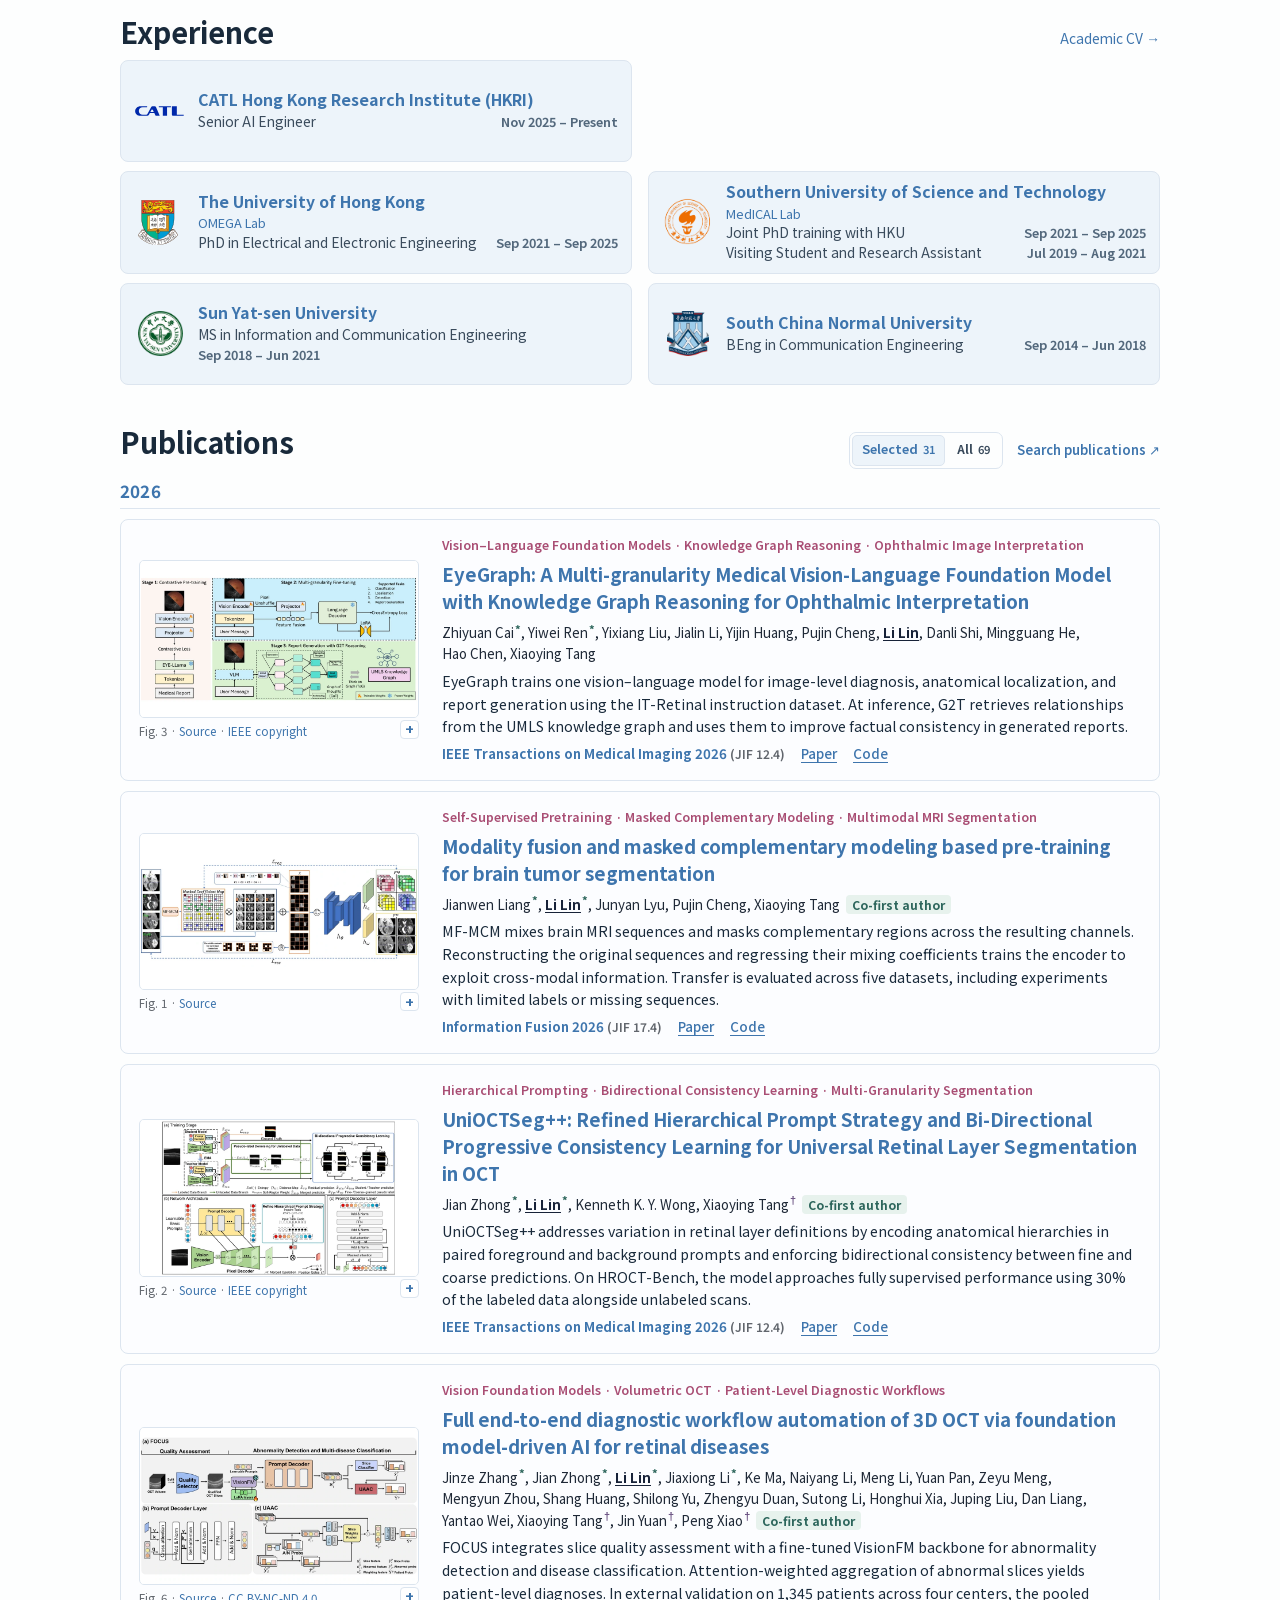
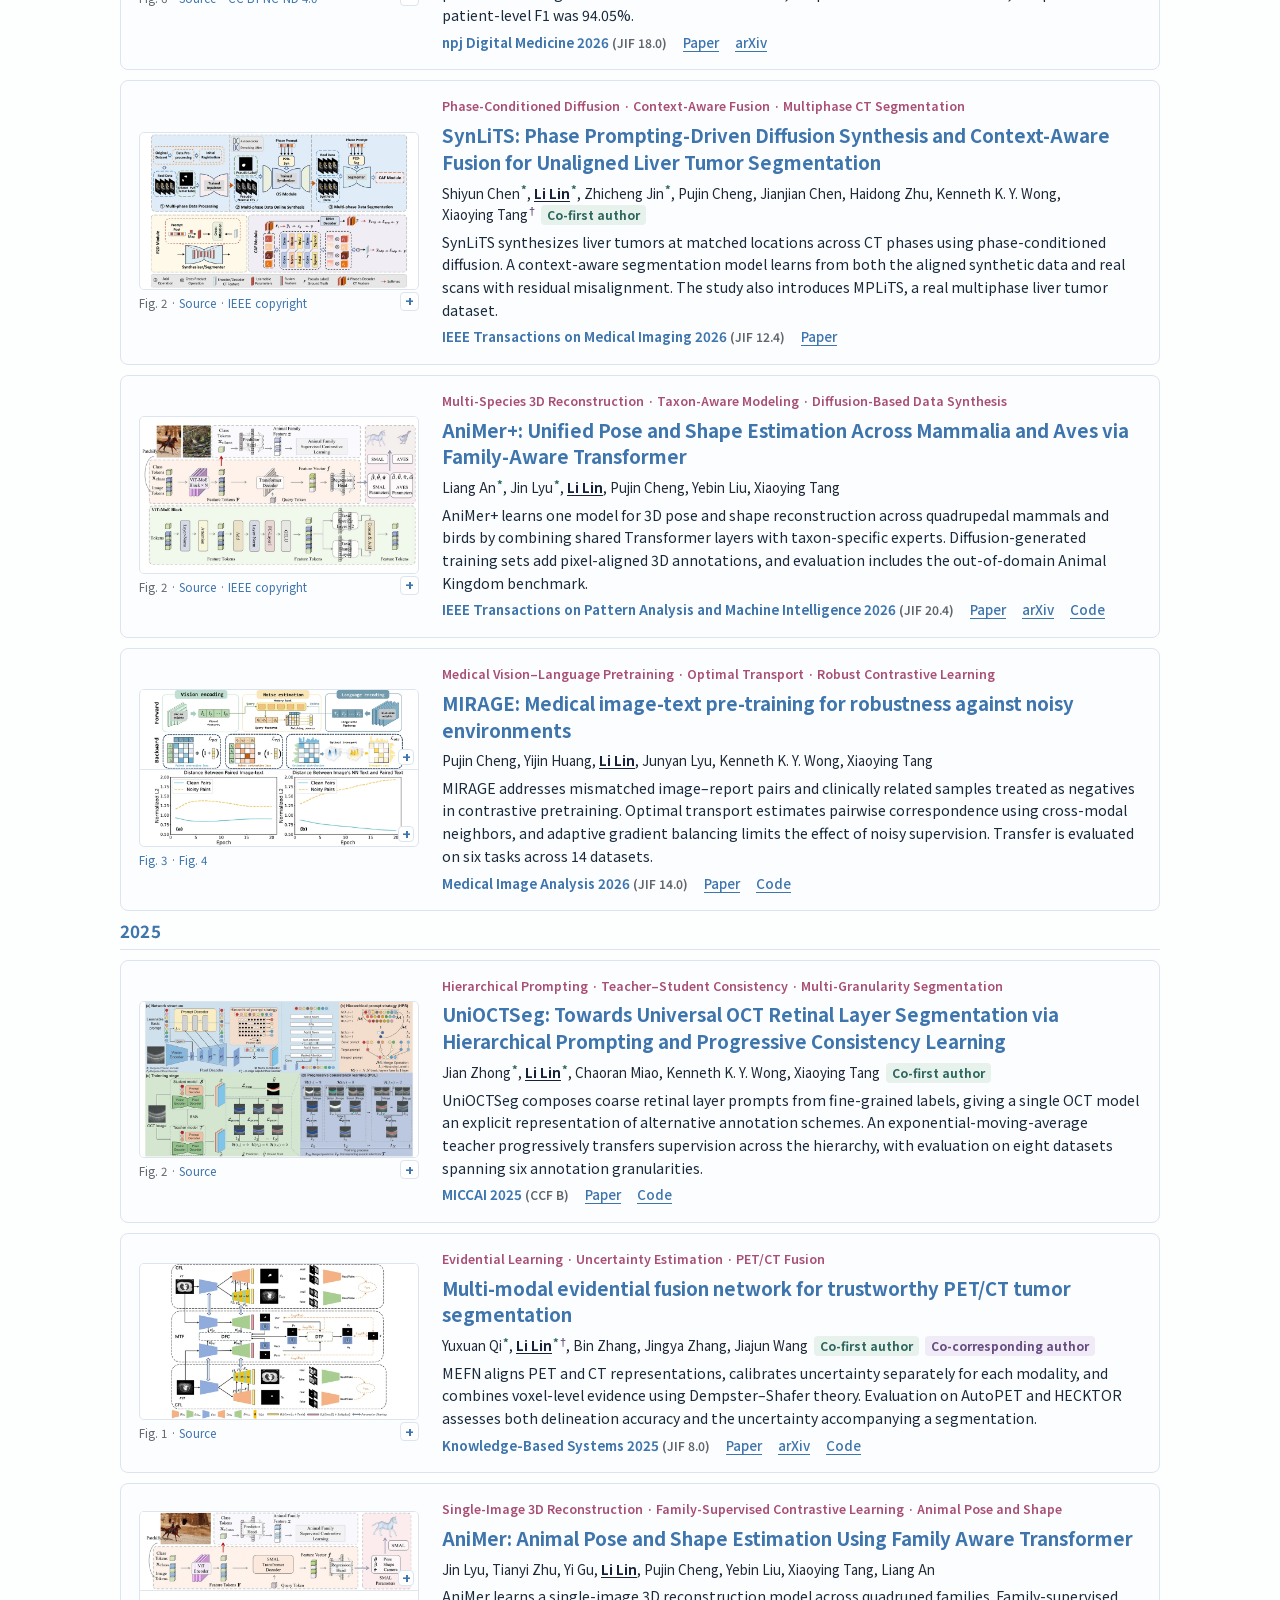
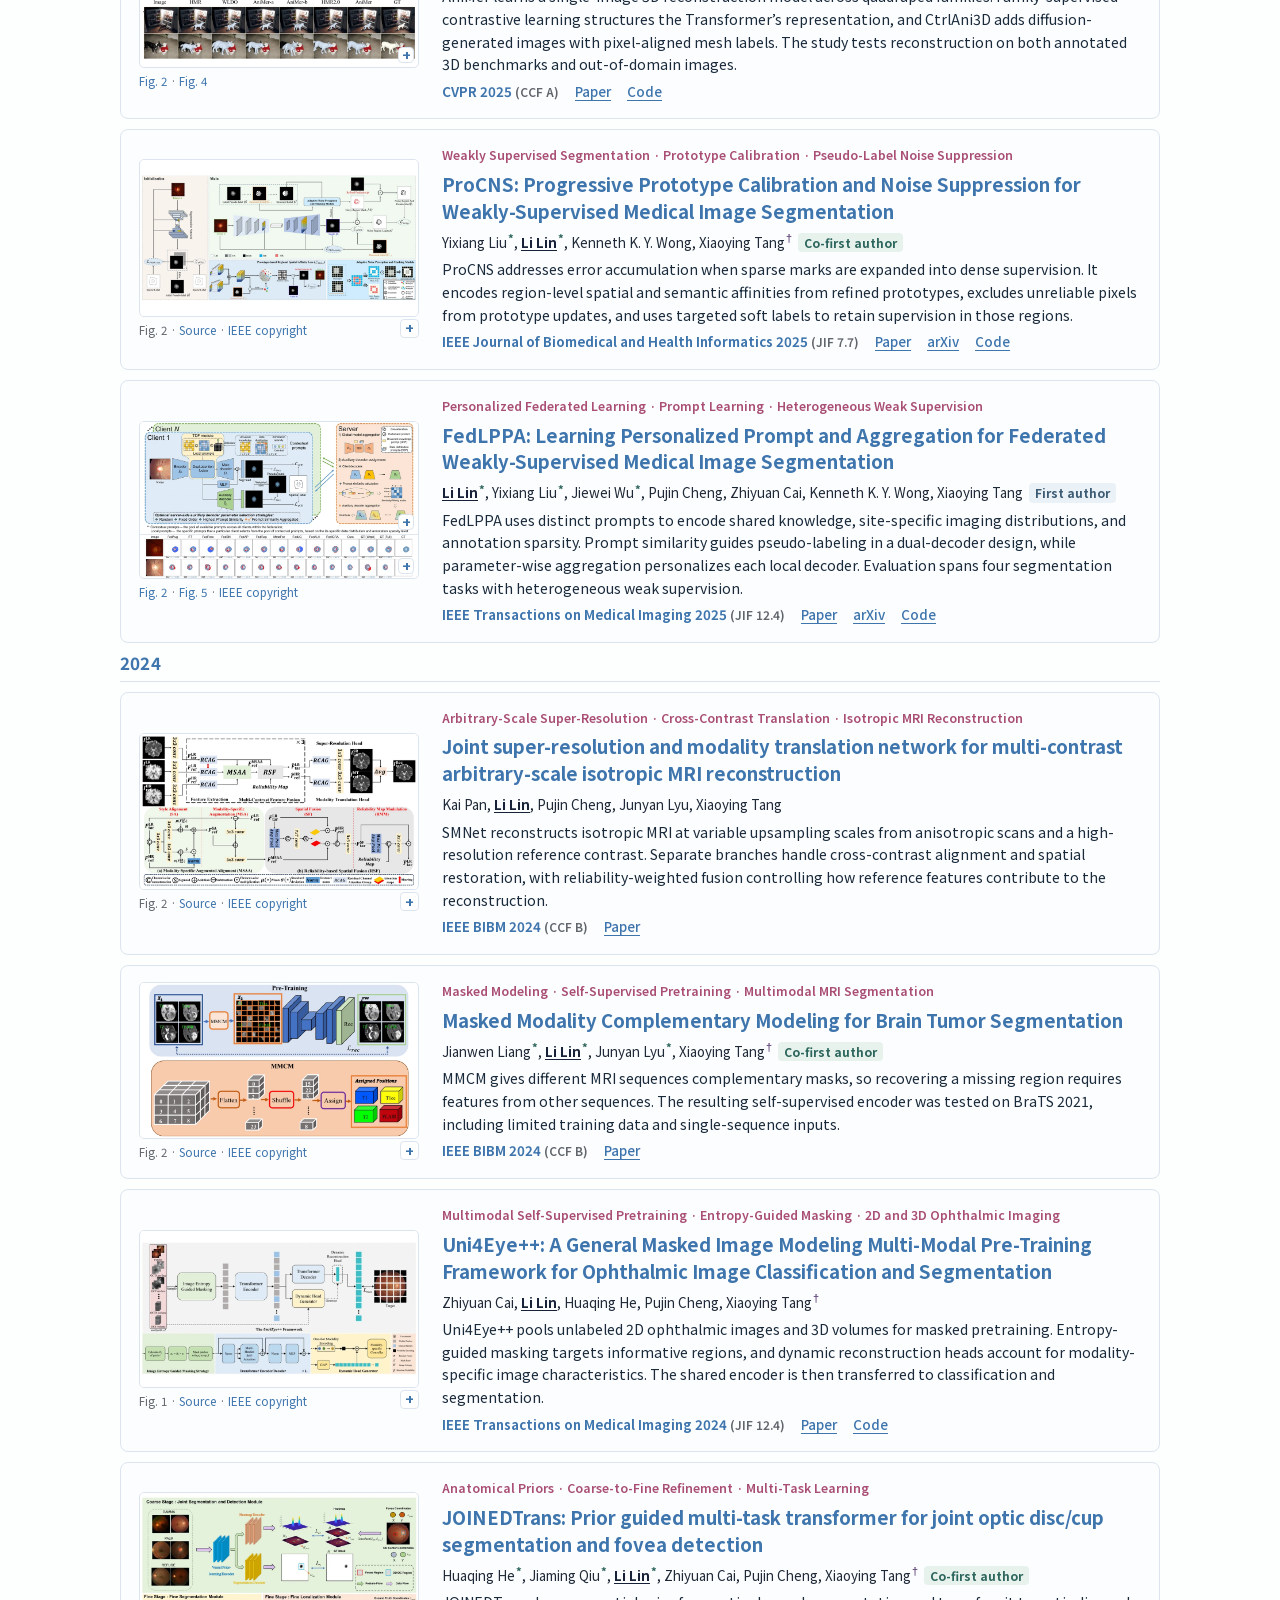
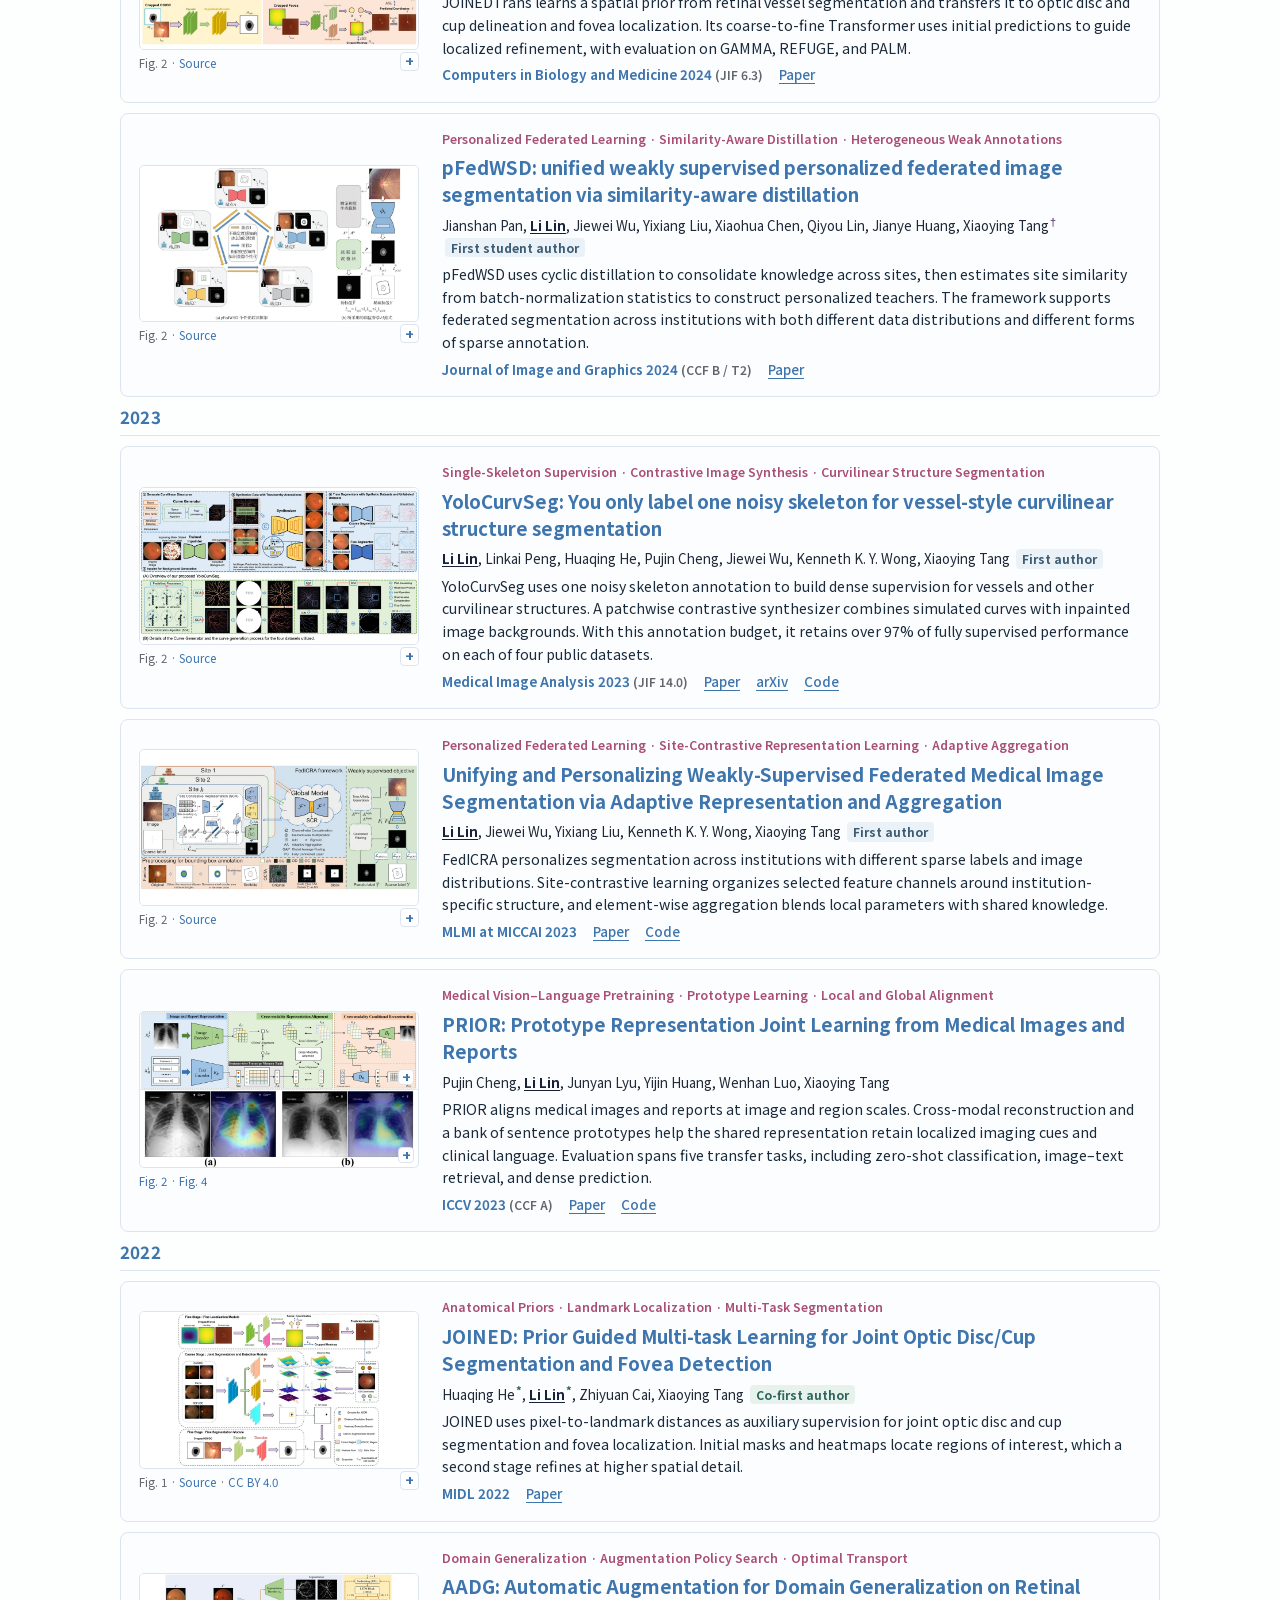
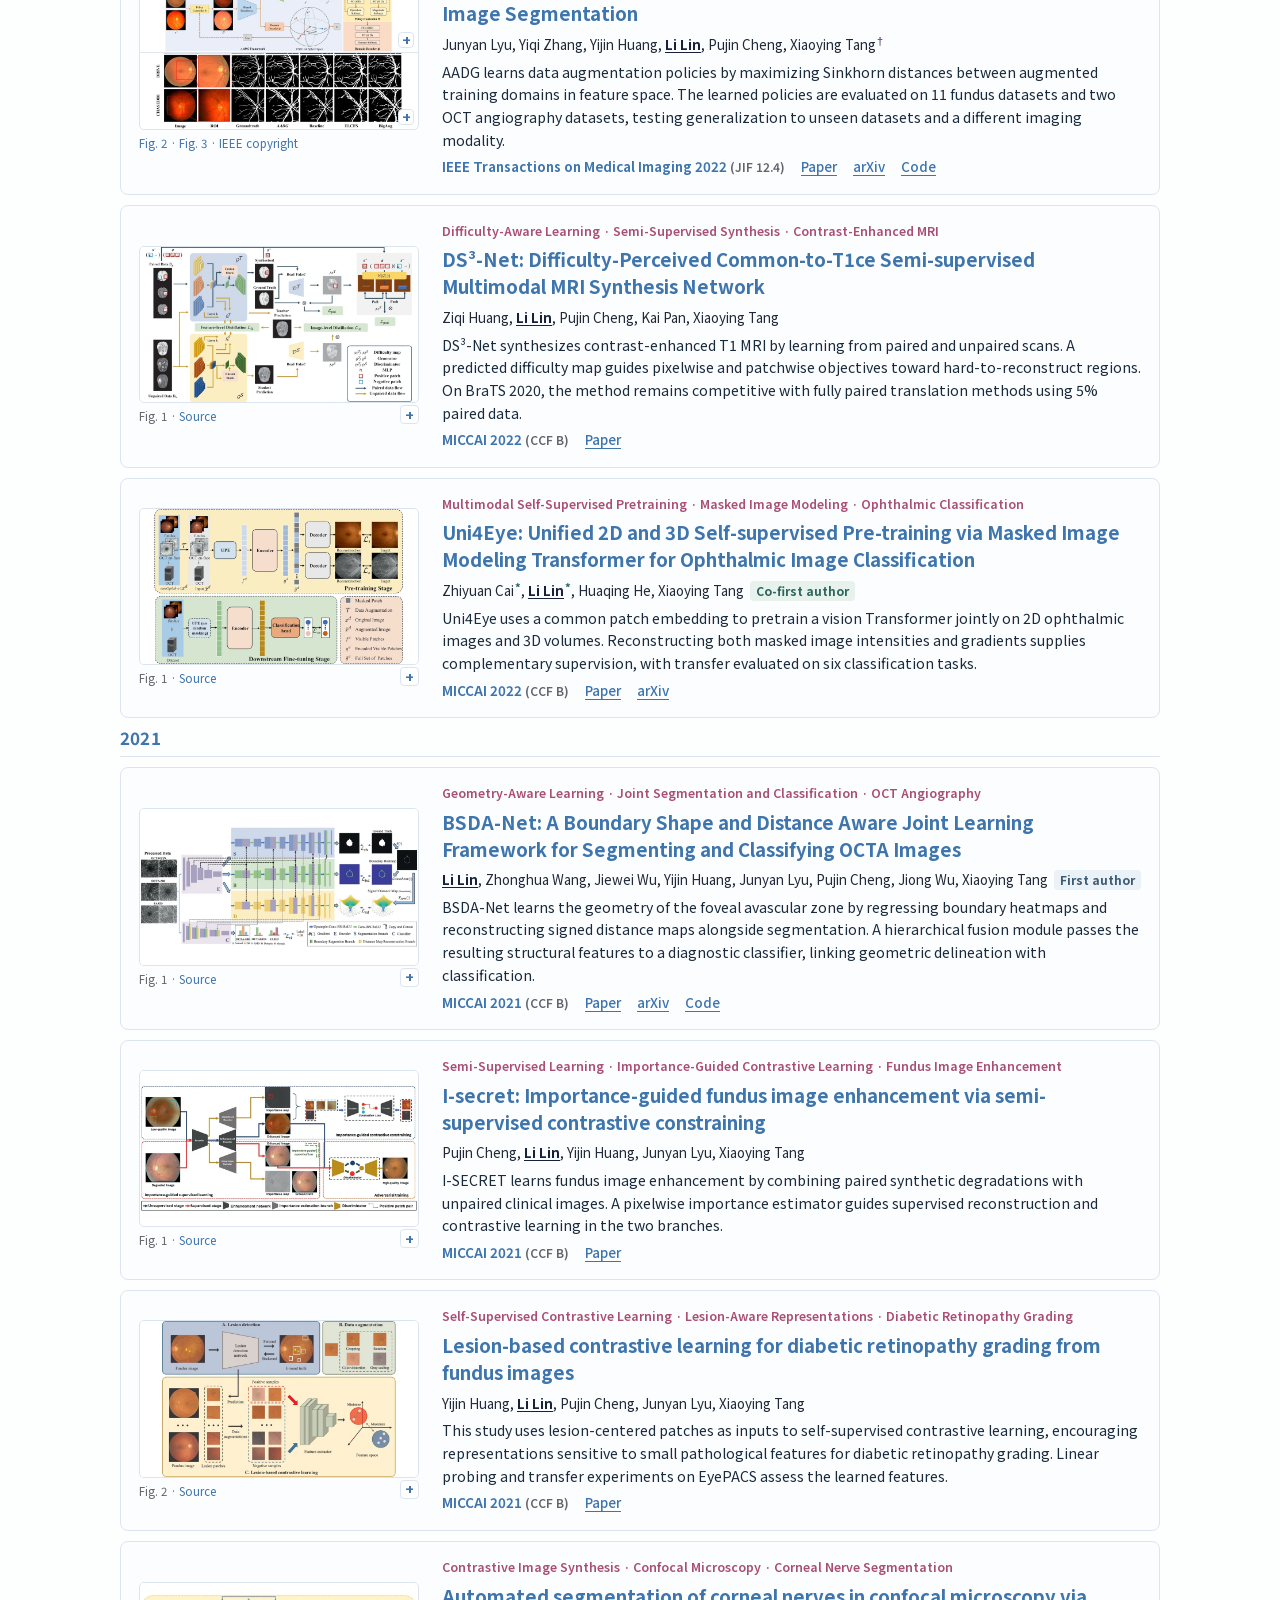
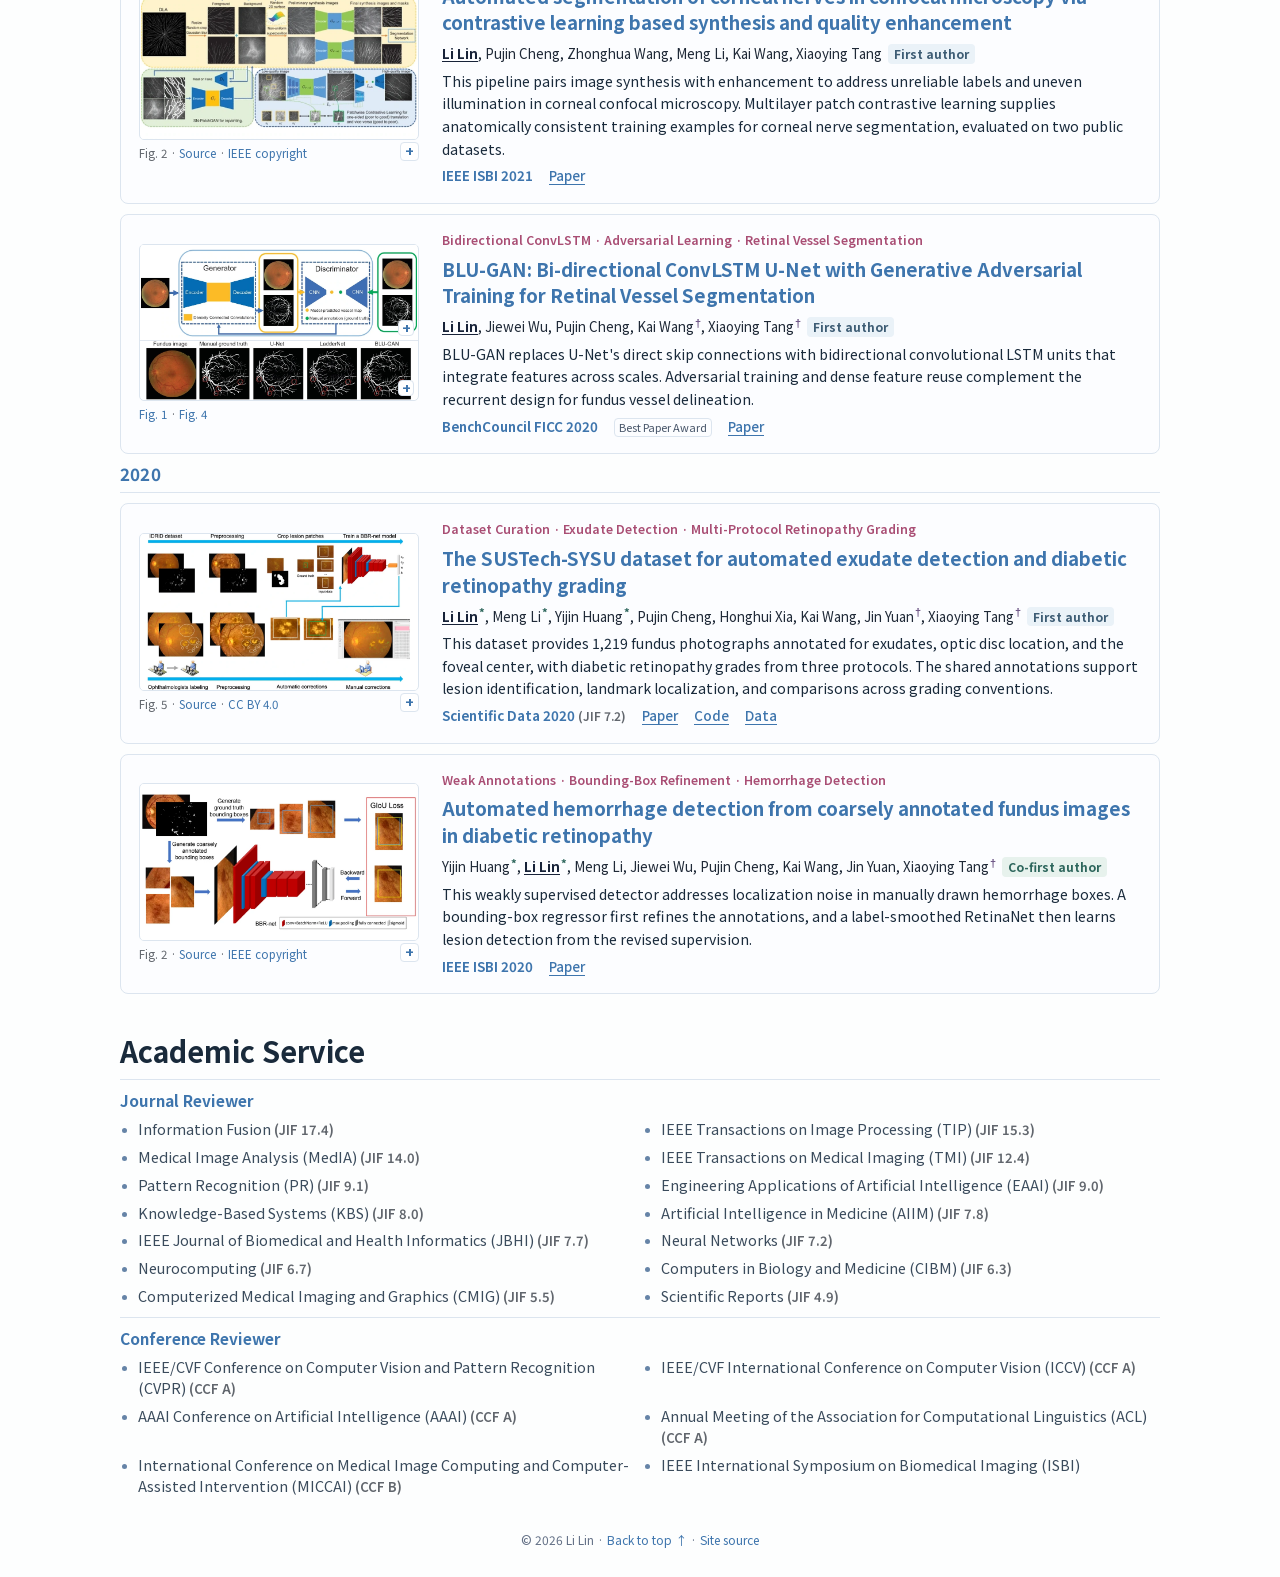
==== commit d3705d2f: "Use the transparent SUSTech seal and equal-height experience cards" ====
--- a/site/index.html
+++ b/site/index.html
@@ -28,7 +28,7 @@
 <meta name="twitter:description" content="Li Lin — AI for Science, Agentic AI, and AI for Healthcare. Research and publications in medical image analysis, data-efficient learning, and federated learning.">
 <meta name="twitter:image" content="https://llmir.github.io/assets/social/share-en.png">
 <meta name="twitter:image:alt" content="Li Lin’s portrait, CATL HKRI role, University of Hong Kong PhD, and AI research areas.">
-<link rel="stylesheet" href="assets/style.css?v=experience-inline">
+<link rel="stylesheet" href="assets/style.css?v=experience-balanced">
 <link rel="stylesheet" href="assets/publication-design.css">
 <link rel="icon" href="assets/favicon.svg" type="image/svg+xml">
 <script src="assets/site.js?v=visitor-counts" defer></script>
@@ -99,7 +99,7 @@
 <section class="container section experience-section" aria-labelledby="Experience">
 <div class="section-title"><h2 id="Experience">Experience</h2>
 <div><a href="cv.html#experience">Academic CV →</a></div></div>
-<ul class="experience-list experience-with-marks"><li><span class="experience-mark experience-catl" aria-hidden="true"><img src="assets/institutions/catl.svg" alt="" width="190" height="20" loading="lazy" decoding="async"></span><div><h3>CATL Hong Kong Research Institute (HKRI)</h3><div class="experience-detail"><p>Senior AI Engineer</p><span class="experience-date">Nov 2025 – Present</span></div></div></li><li><span class="experience-mark" aria-hidden="true"><img src="assets/institutions/hku-crest.svg" alt="" width="40" height="40" loading="lazy" decoding="async"></span><div><h3>The University of Hong Kong</h3><p class="experience-lab">OMEGA Lab</p><div class="experience-detail"><p>PhD in Electrical and Electronic Engineering</p><span class="experience-date">Sep 2021 – Sep 2025</span></div></div></li><li><span class="experience-mark" aria-hidden="true"><img src="assets/institutions/sustech.png" alt="" width="190" height="189" loading="lazy" decoding="async"></span><div><h3>Southern University of Science and Technology</h3><p class="experience-lab">MedICAL Lab</p><div class="experience-detail"><p>Joint PhD training with HKU</p><span class="experience-date">Sep 2021 – Sep 2025</span></div><div class="experience-detail"><p>Visiting Student and Research Assistant</p><span class="experience-date">Jul 2019 – Aug 2021</span></div></div></li><li><span class="experience-mark" aria-hidden="true"><img src="assets/institutions/sysu.png" alt="" width="229" height="229" loading="lazy" decoding="async"></span><div><h3>Sun Yat-sen University</h3><div class="experience-detail"><p>MS in Information and Communication Engineering</p><span class="experience-date">Sep 2018 – Jun 2021</span></div></div></li><li><span class="experience-mark" aria-hidden="true"><img src="assets/institutions/scnu.png" alt="" width="220" height="241" loading="lazy" decoding="async"></span><div><h3>South China Normal University</h3><div class="experience-detail"><p>BEng in Communication Engineering</p><span class="experience-date">Sep 2014 – Jun 2018</span></div></div></li></ul></section>
+<ul class="experience-list experience-with-marks"><li><span class="experience-mark experience-catl" aria-hidden="true"><img src="assets/institutions/catl.svg" alt="" width="190" height="20" loading="lazy" decoding="async"></span><div><h3>CATL Hong Kong Research Institute (HKRI)</h3><div class="experience-detail"><p>Senior AI Engineer</p><span class="experience-date">Nov 2025 – Present</span></div></div></li><li><span class="experience-mark" aria-hidden="true"><img src="assets/institutions/hku-crest.svg" alt="" width="40" height="40" loading="lazy" decoding="async"></span><div><h3>The University of Hong Kong</h3><p class="experience-lab">OMEGA Lab</p><div class="experience-detail"><p>PhD in Electrical and Electronic Engineering</p><span class="experience-date">Sep 2021 – Sep 2025</span></div></div></li><li><span class="experience-mark experience-sustech" aria-hidden="true"><img src="assets/institutions/sustech.png?v=transparent" alt="" width="413" height="297" loading="lazy" decoding="async"></span><div><h3>Southern University of Science and Technology</h3><p class="experience-lab">MedICAL Lab</p><div class="experience-detail"><p>Joint PhD training with HKU</p><span class="experience-date">Sep 2021 – Sep 2025</span></div><div class="experience-detail"><p>Visiting Student and Research Assistant</p><span class="experience-date">Jul 2019 – Aug 2021</span></div></div></li><li><span class="experience-mark" aria-hidden="true"><img src="assets/institutions/sysu.png" alt="" width="229" height="229" loading="lazy" decoding="async"></span><div><h3>Sun Yat-sen University</h3><div class="experience-detail"><p>MS in Information and Communication Engineering</p><span class="experience-date">Sep 2018 – Jun 2021</span></div></div></li><li><span class="experience-mark" aria-hidden="true"><img src="assets/institutions/scnu.png" alt="" width="220" height="241" loading="lazy" decoding="async"></span><div><h3>South China Normal University</h3><div class="experience-detail"><p>BEng in Communication Engineering</p><span class="experience-date">Sep 2014 – Jun 2018</span></div></div></li></ul></section>
 <section class="container section publications" aria-labelledby="Publications">
 <div class="section-title"><h2 id="Publications">Publications</h2>
 <div class="publication-controls">
--- a/site/assets/style.css
+++ b/site/assets/style.css
@@ -79,12 +79,15 @@
 .experience-list{display:grid;grid-template-columns:repeat(2,minmax(0,1fr));gap:2px 26px;list-style:none;margin:5px 0 0;padding:0}
 .experience-list li{border-top:1px solid var(--line);padding:8px 0 7px;font-size:.84rem;color:var(--text)}
 .experience-list h3{font-size:1rem;color:#19324c;margin-bottom:3px}
-.experience-list.experience-with-marks{gap:9px 16px}
-.experience-with-marks li{display:grid;grid-template-columns:52px minmax(0,1fr);gap:12px;align-items:start;padding:11px 13px;border:1px solid var(--line);border-radius:8px;background:var(--soft)}
+.experience-list.experience-with-marks{grid-auto-rows:1fr;gap:9px 16px}
+.experience-with-marks li{display:grid;grid-template-columns:52px minmax(0,1fr);gap:12px;align-items:center;padding:10px 13px;border:1px solid var(--line);border-radius:8px;background:var(--soft)}
+.experience-with-marks h3{font-size:.96rem}
+.experience-with-marks .experience-detail,.experience-with-marks .experience-lab{line-height:1.43}
 .experience-mark{display:flex;align-items:center;justify-content:center;height:49px;overflow:hidden}
 .experience-mark img{width:auto;height:45px;max-width:100%;object-fit:contain}
 .experience-catl{justify-content:flex-start}
 .experience-catl img{flex:none;width:97px;height:auto;max-width:none}
+.experience-sustech img{flex:none;width:83px;height:auto;max-width:none}
 .experience-lab{color:#466788;font-size:.78rem}
 .experience-detail{display:flex;flex-wrap:wrap;justify-content:space-between;align-items:baseline;gap:1px 12px}
 .experience-date{font-size:.77rem;font-weight:650;color:#53647c;font-variant-numeric:tabular-nums;white-space:nowrap}
@@ -301,6 +304,7 @@
  .experience-mark{height:43px}
  .experience-mark img{height:40px}
  .experience-catl img{width:84px;height:auto}
+ .experience-sustech img{width:74px;height:auto}
  .service-list ul{grid-template-columns:minmax(0,1fr)}
  .pub-row{padding:13px 12px}
  .pub-row.with-figure{grid-template-columns:minmax(0,1fr);gap:9px}
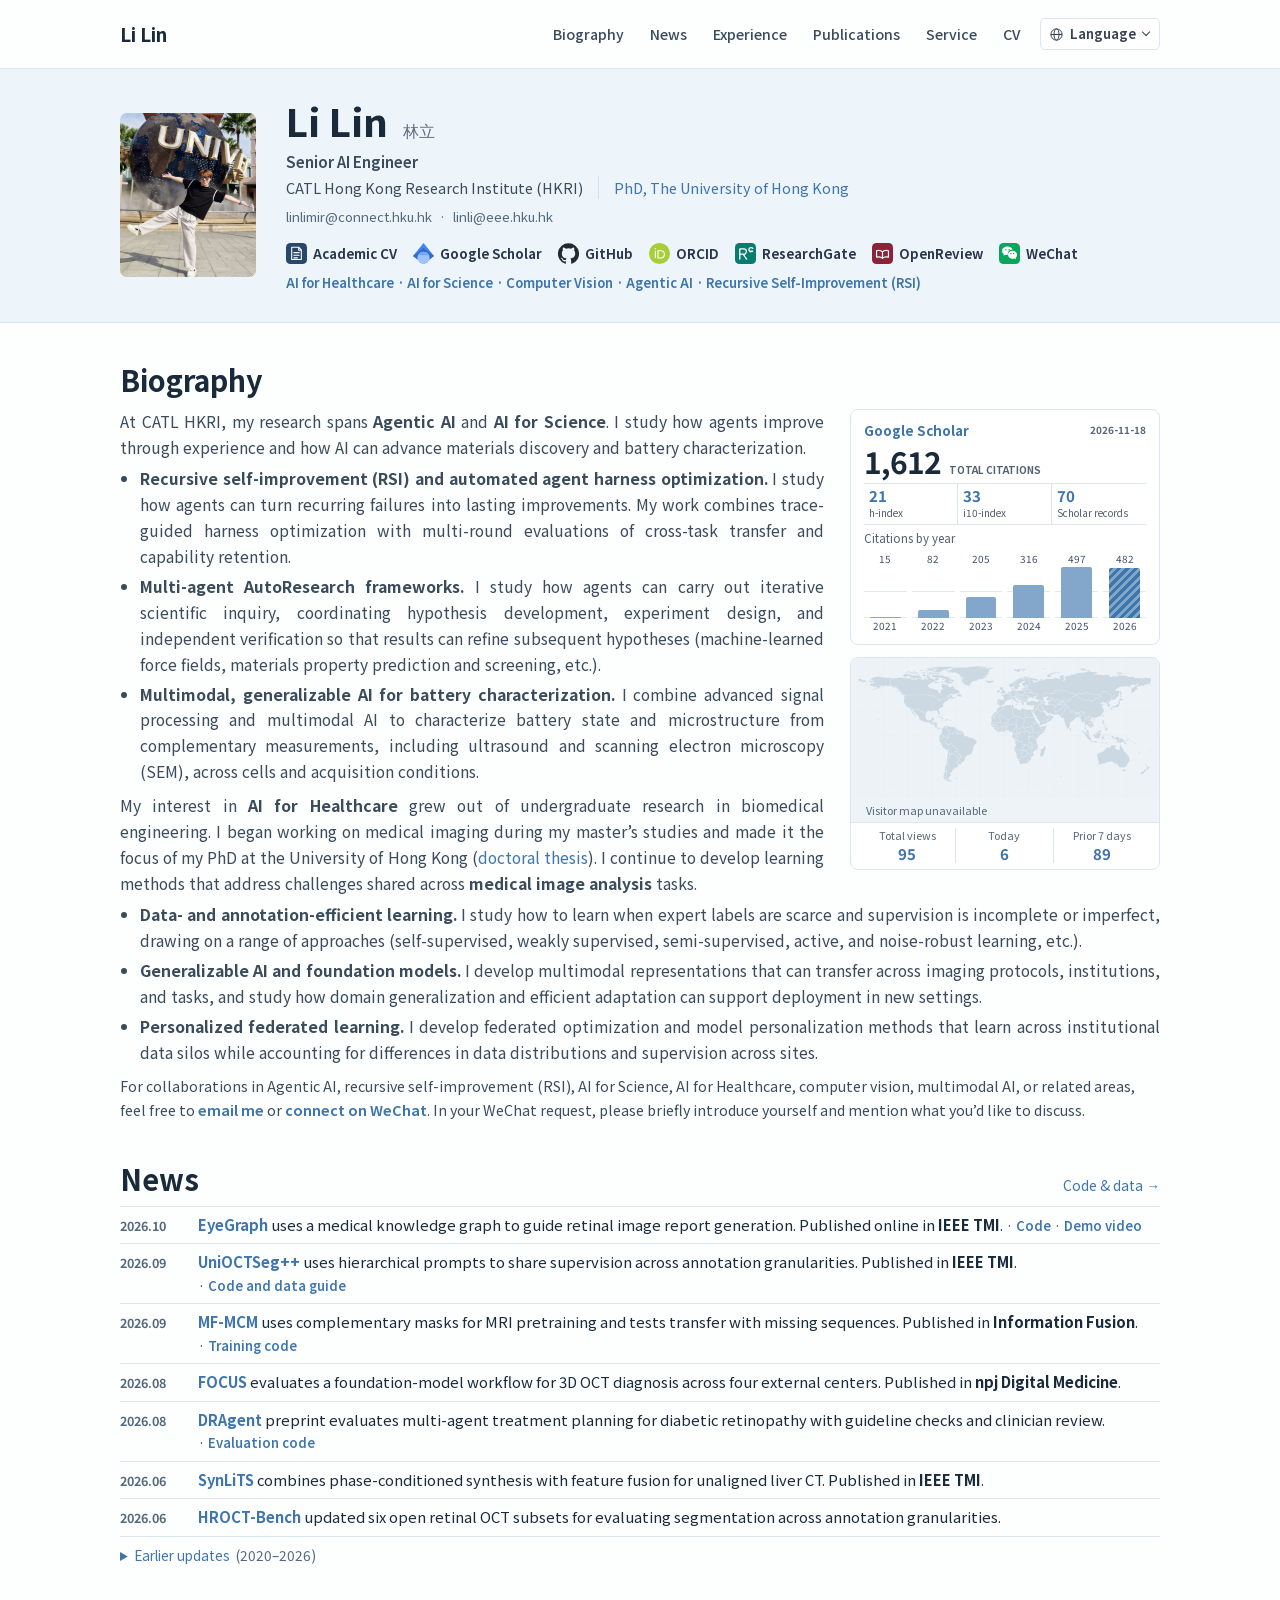
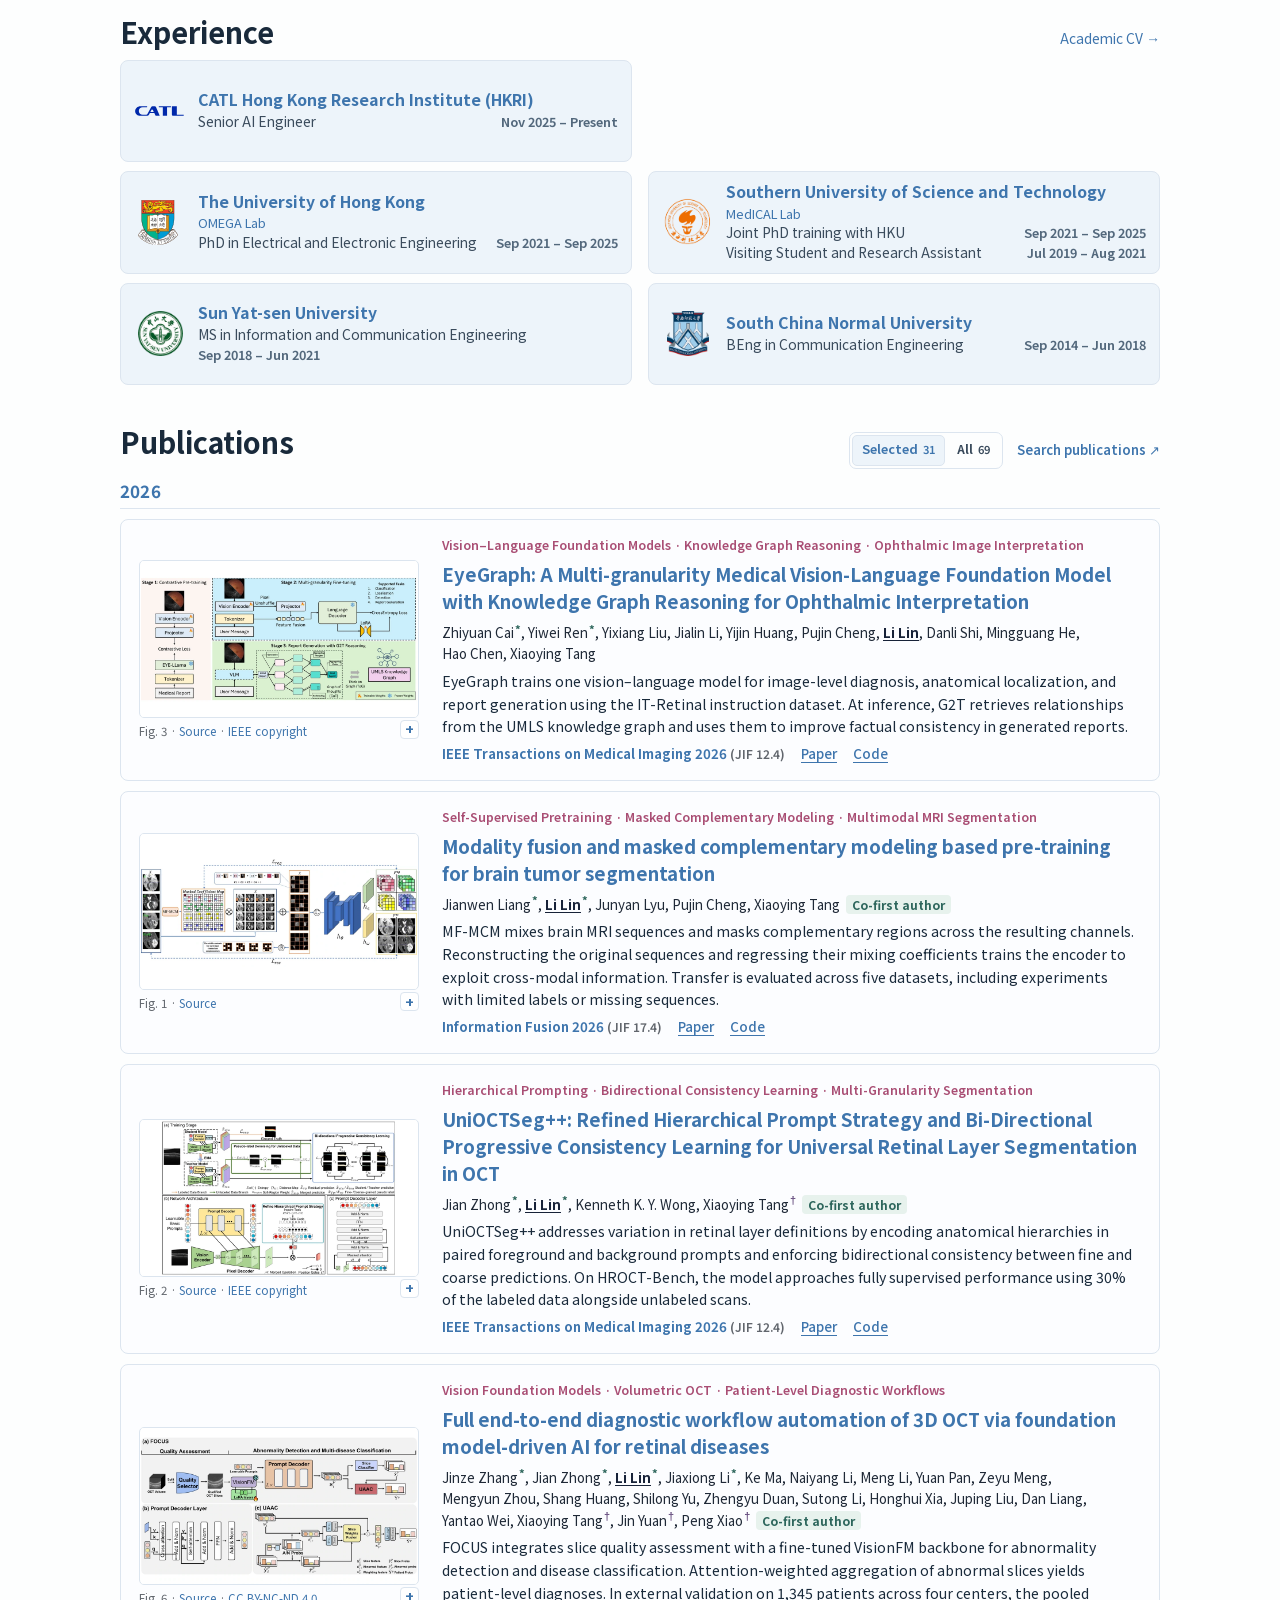
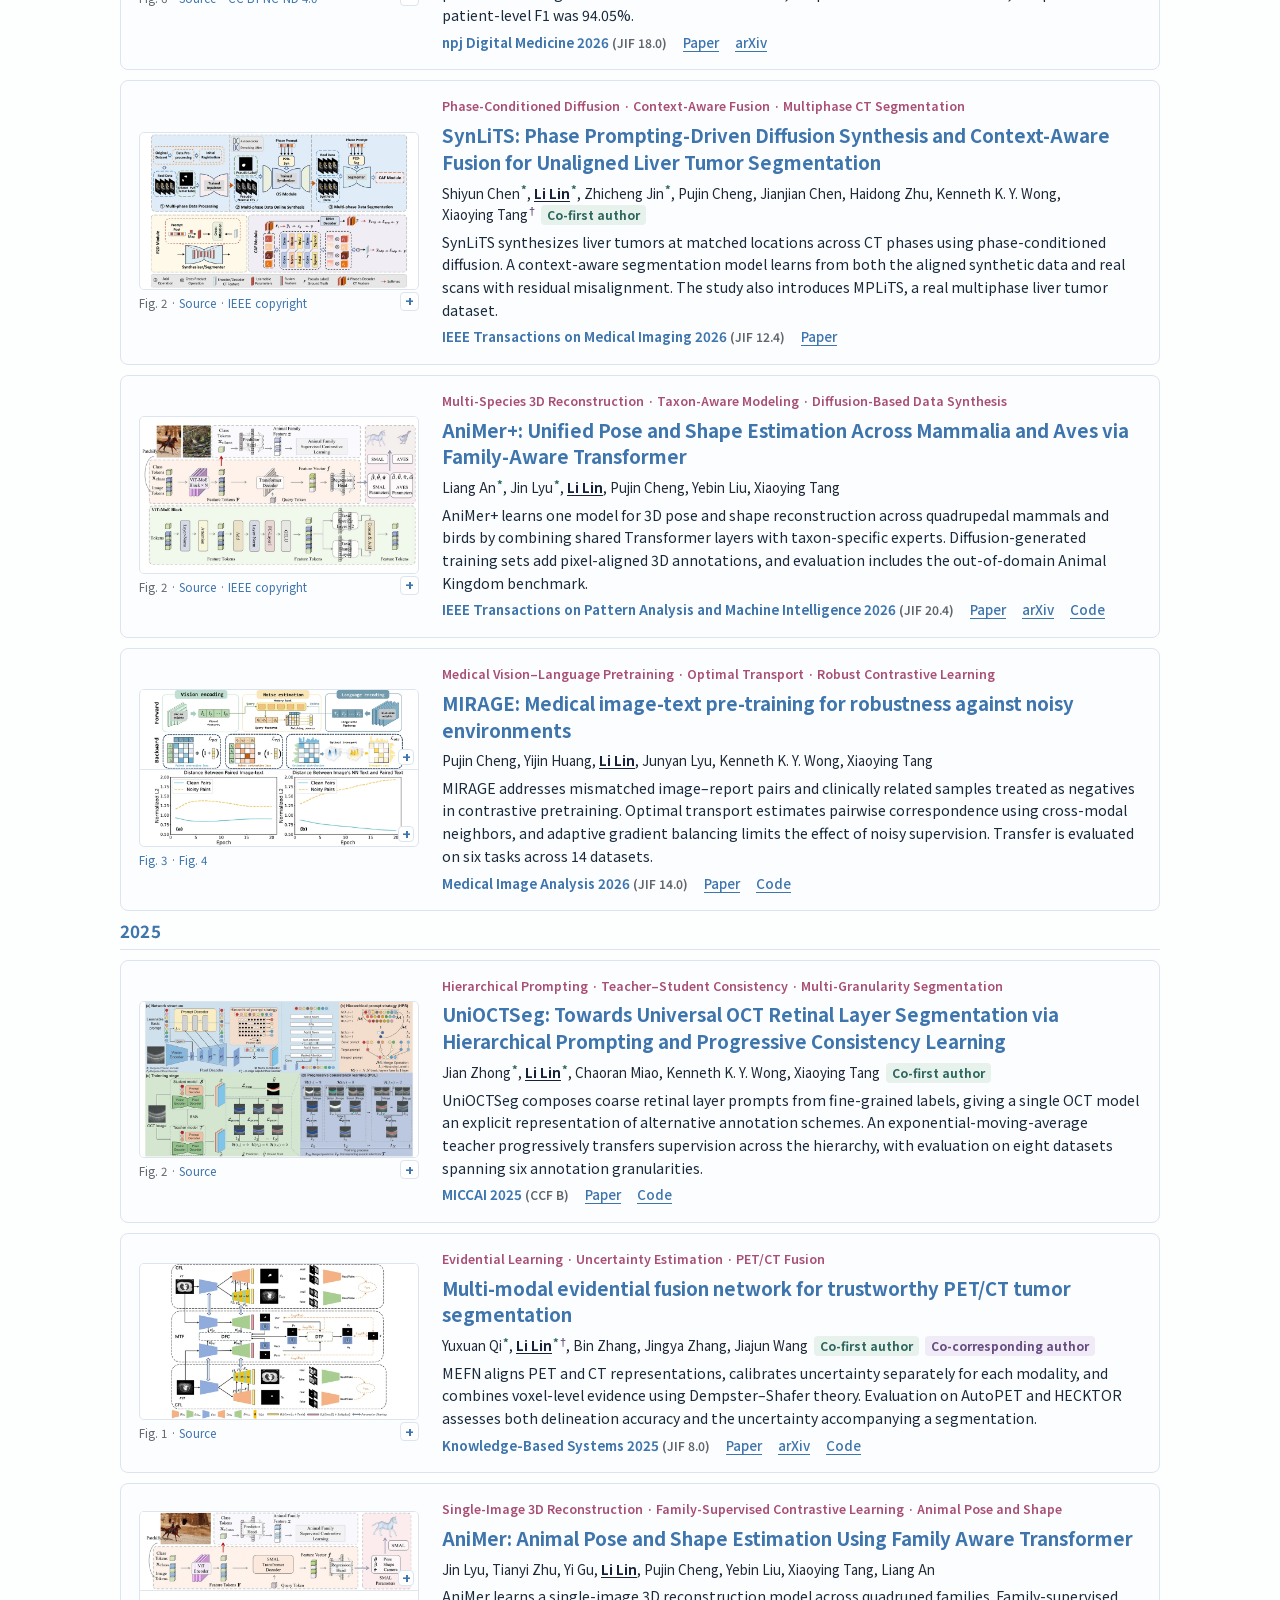
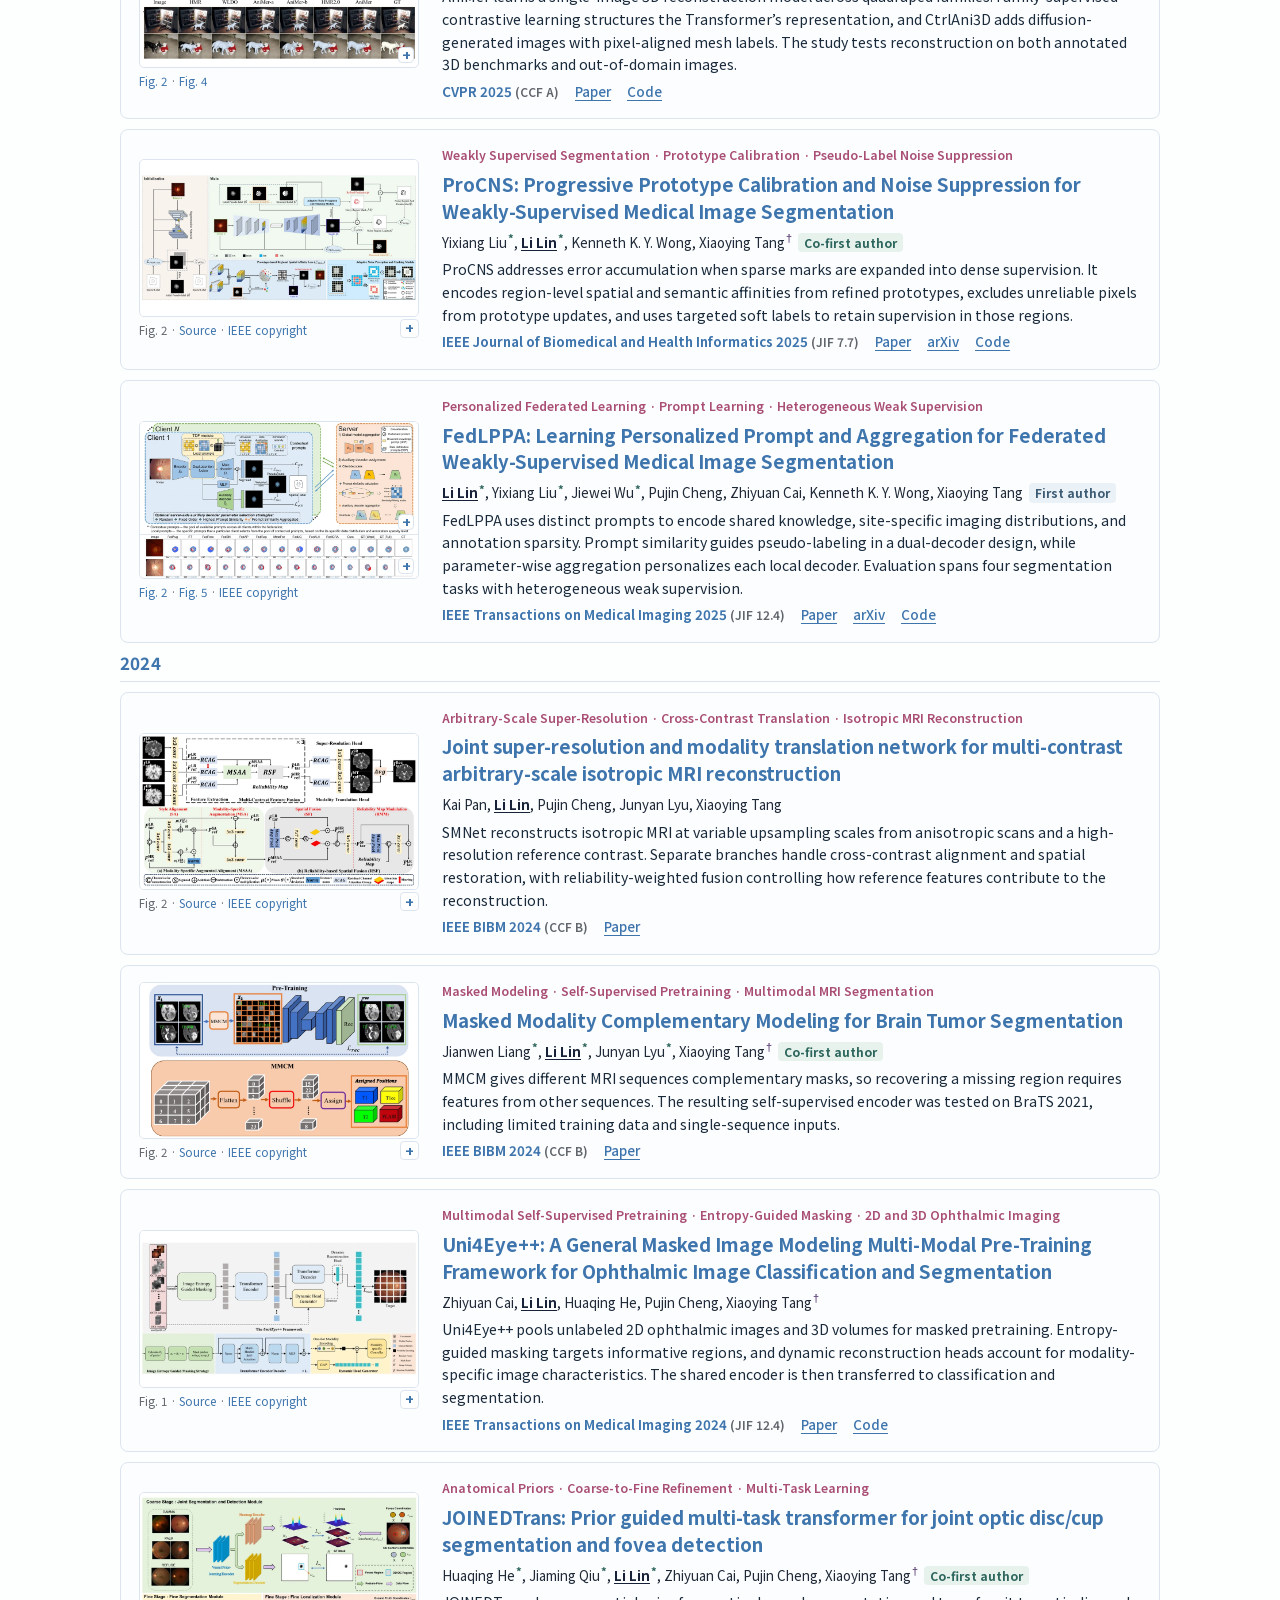
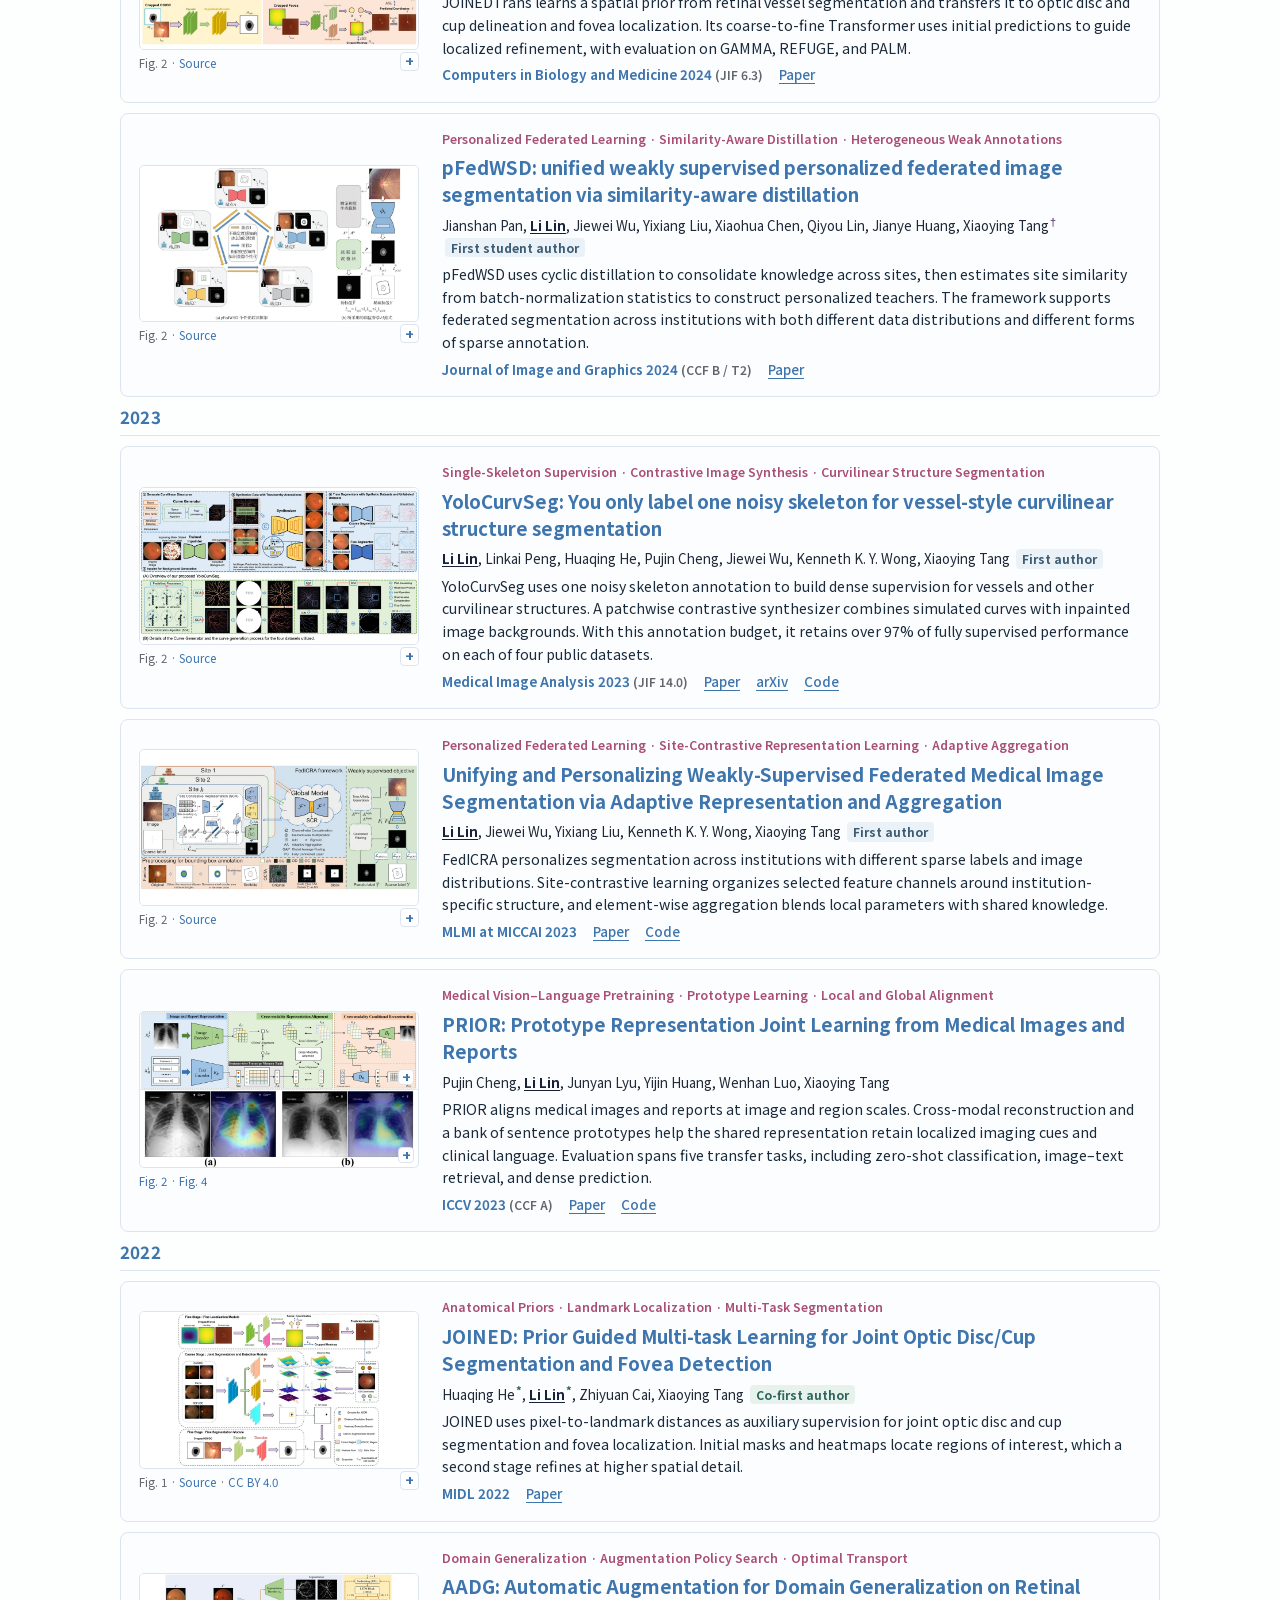
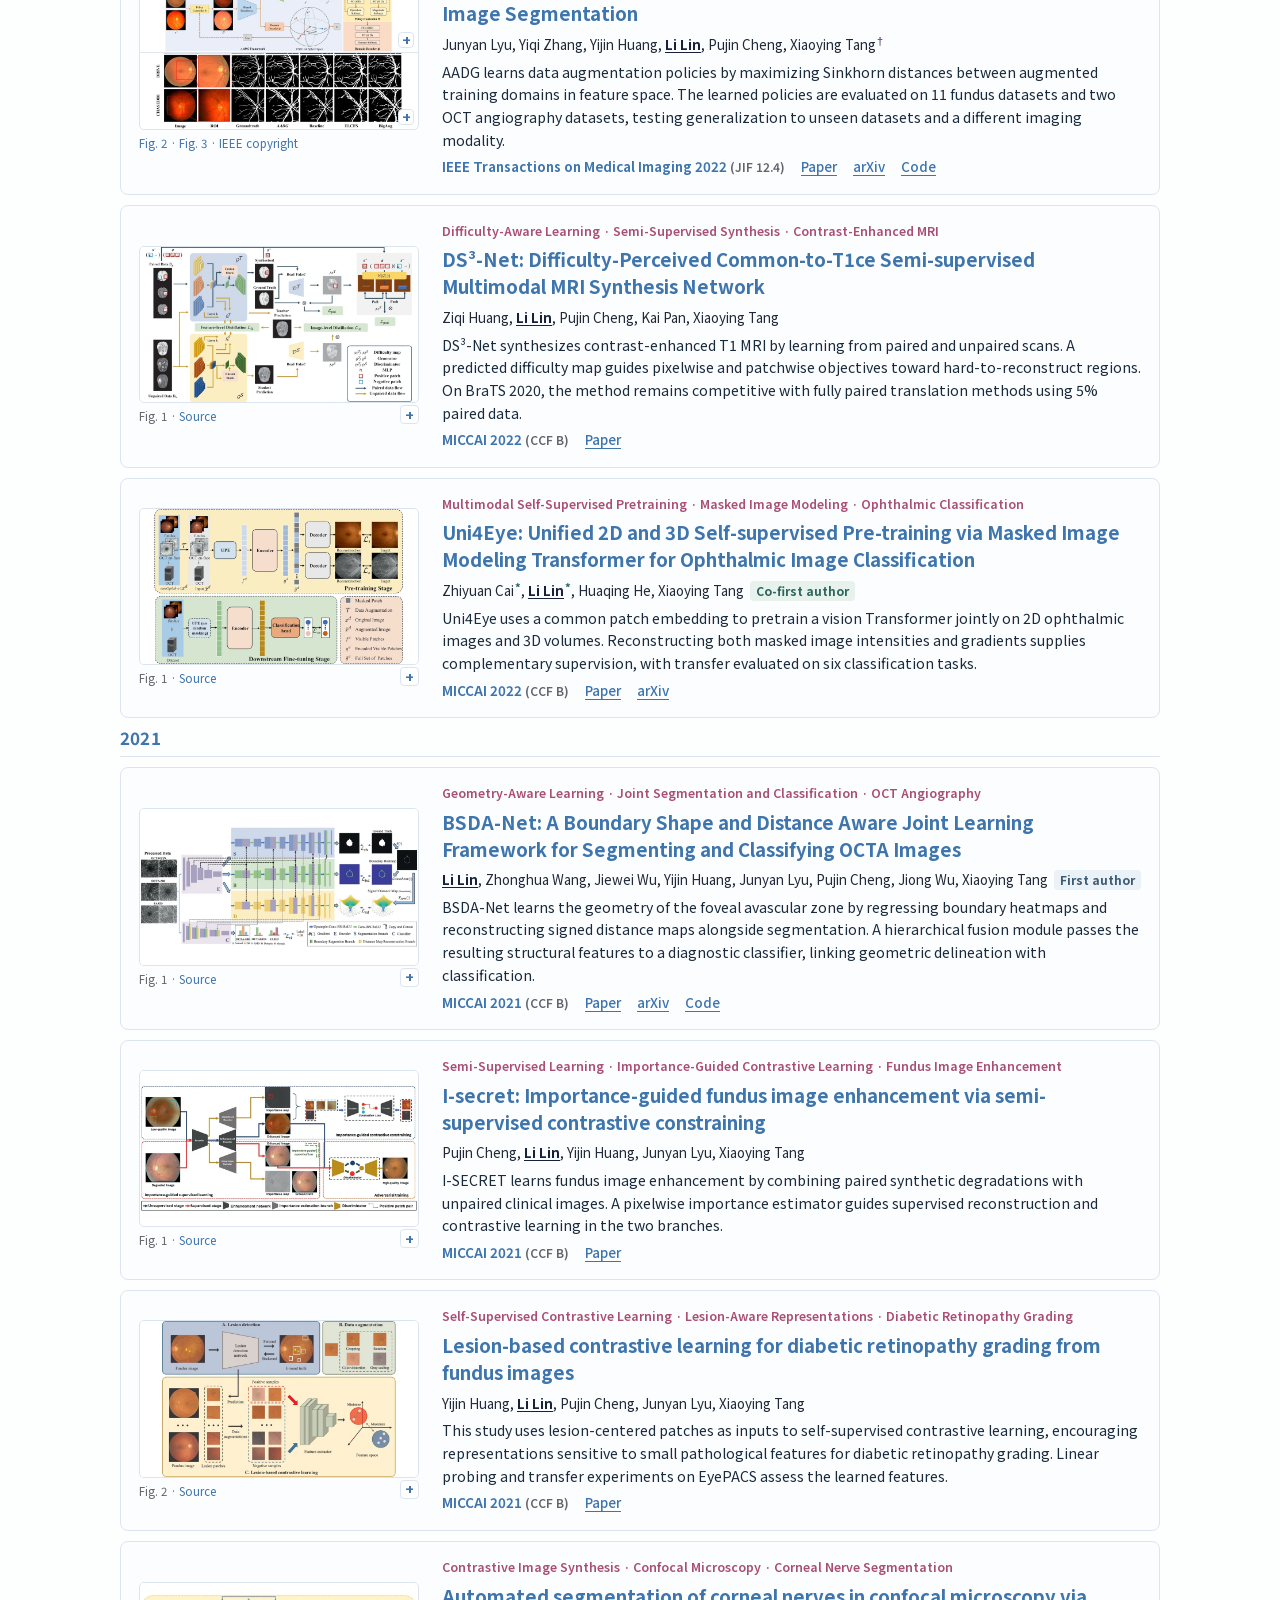
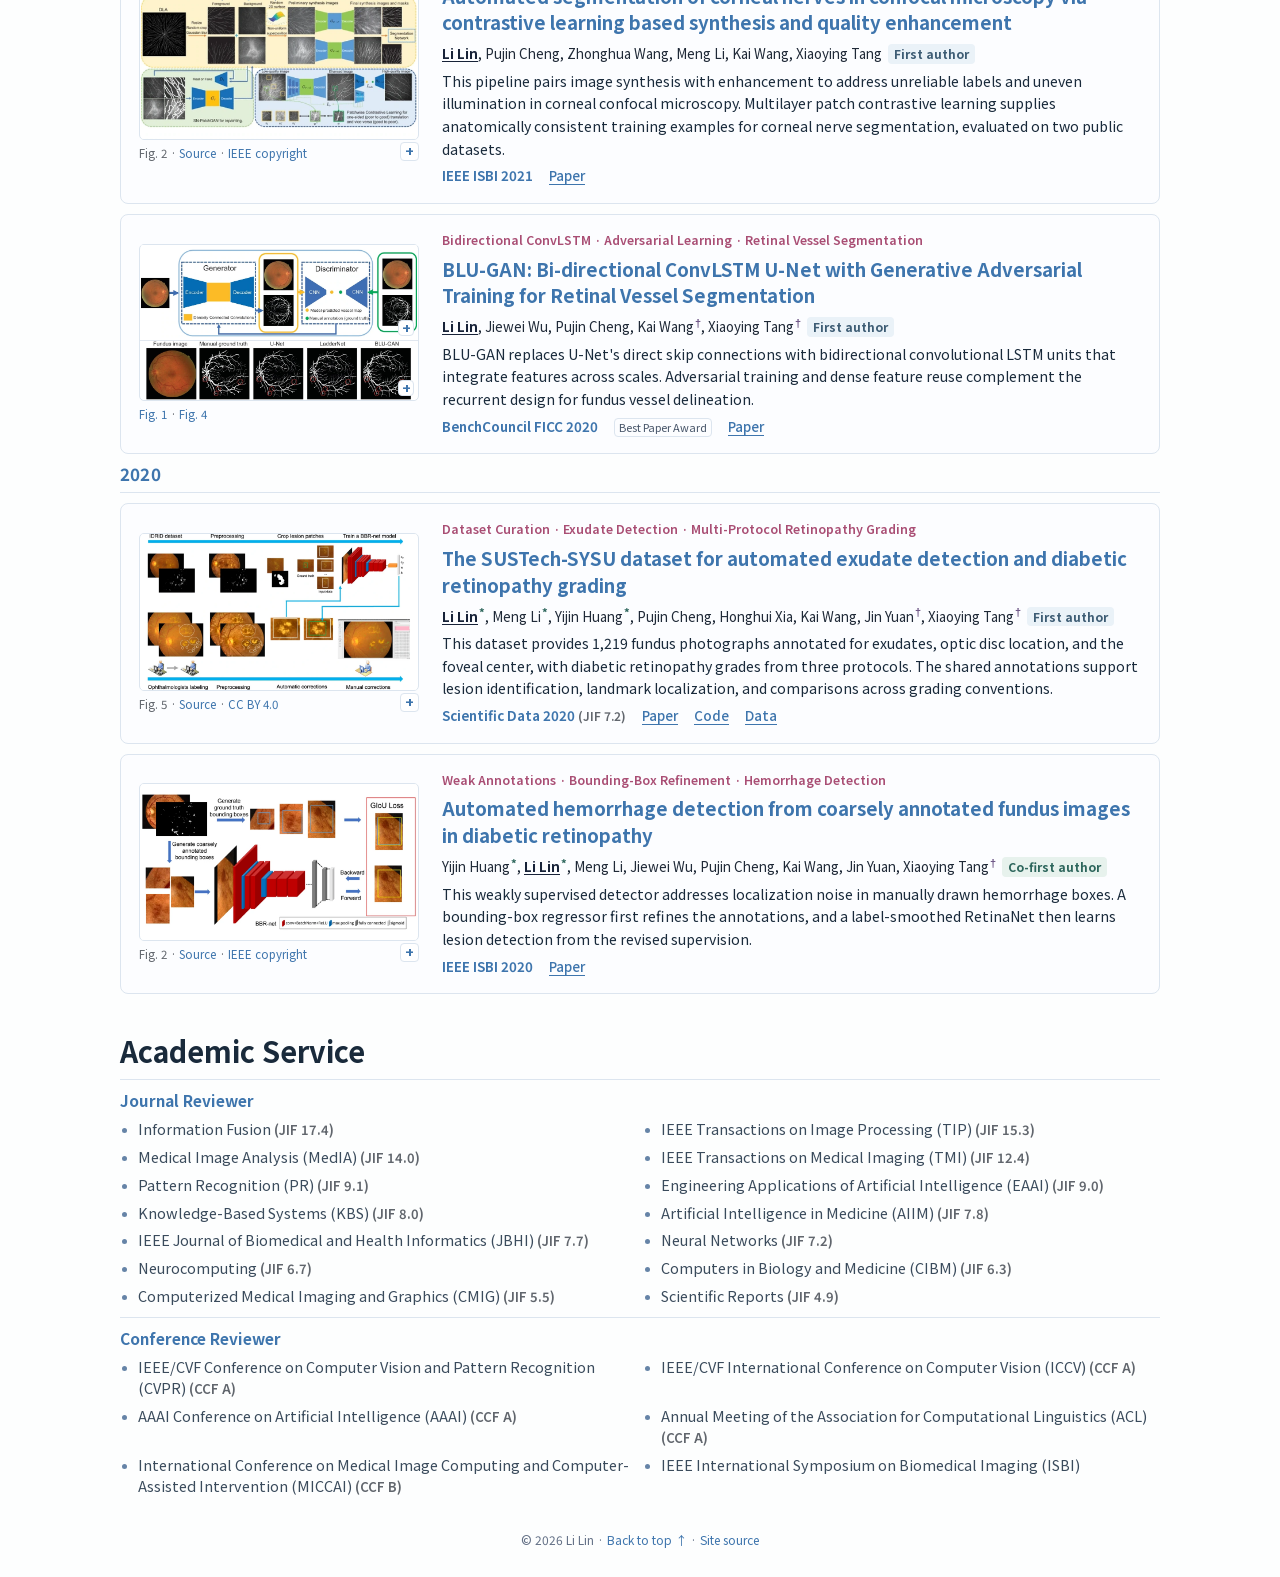
==== commit 23b2fb77: "Refresh Scholar metrics twice a day and update open pages" ====
--- a/site/index.html
+++ b/site/index.html
@@ -31,7 +31,7 @@
 <link rel="stylesheet" href="assets/style.css?v=experience-balanced">
 <link rel="stylesheet" href="assets/publication-design.css">
 <link rel="icon" href="assets/favicon.svg" type="image/svg+xml">
-<script src="assets/site.js?v=visitor-counts" defer></script>
+<script src="assets/site.js?v=scholar-refresh" defer></script>
 </head>
 <body id="Home">
 <a class="skip" href="#main">Skip to content</a>
@@ -76,11 +76,11 @@
 <h2 id="Biography">Biography</h2>
 <div class="biography-layout"><aside class="stats-section" id="Contact" aria-label="Citation and visitor statistics">
 <div class="footer-widgets">
-<section class="scholar-card" aria-labelledby="sch-title">
-<div class="scholar-top"><span id="sch-title"><a href="https://scholar.google.com/citations?user=QhpRmFQAAAAJ&amp;hl=en">Google Scholar</a></span><time datetime="2026-11-15">2026-11-15</time></div>
-<div class="scholar-total"><strong>1,610</strong><span>TOTAL CITATIONS</span></div>
-<div class="scholar-metrics"><div><strong>21</strong><span>h-index</span></div><div><strong>33</strong><span>i10-index</span></div><div><strong>70</strong><span>Scholar records</span></div></div>
-<div class="scholar-chart"><p>Citations by year</p><div class="chart-bars" role="img" aria-label="2021: 15, 2022: 82, 2023: 205, 2024: 316, 2025: 496, 2026: 481"><div><span>15</span><div class="chart-well"><i class="" style="height:3.00%"></i></div><span>2021</span></div><div><span>82</span><div class="chart-well"><i class="" style="height:16.40%"></i></div><span>2022</span></div><div><span>205</span><div class="chart-well"><i class="" style="height:41.00%"></i></div><span>2023</span></div><div><span>316</span><div class="chart-well"><i class="" style="height:63.20%"></i></div><span>2024</span></div><div><span>496</span><div class="chart-well"><i class="" style="height:99.20%"></i></div><span>2025</span></div><div><span>481</span><div class="chart-well"><i class="partial" style="height:96.20%"></i></div><span>2026</span></div></div></div>
+<section class="scholar-card" aria-labelledby="sch-title" data-scholar-profile="QhpRmFQAAAAJ">
+<div class="scholar-top"><span id="sch-title"><a href="https://scholar.google.com/citations?user=QhpRmFQAAAAJ&amp;hl=en">Google Scholar</a></span><time datetime="2026-11-18" title="Collection time (Shanghai)">2026-11-18</time></div>
+<div class="scholar-total"><strong data-scholar-value="citations">1,612</strong><span>TOTAL CITATIONS</span></div>
+<div class="scholar-metrics"><div><strong data-scholar-value="hIndex">21</strong><span>h-index</span></div><div><strong data-scholar-value="i10Index">33</strong><span>i10-index</span></div><div><strong data-scholar-value="indexedRecords">70</strong><span>Scholar records</span></div></div>
+<div class="scholar-chart"><p>Citations by year</p><div class="chart-bars" role="img" aria-label="2021: 15, 2022: 82, 2023: 205, 2024: 316, 2025: 497, 2026: 482"><div><span>15</span><div class="chart-well"><i class="" style="height:3.00%"></i></div><span>2021</span></div><div><span>82</span><div class="chart-well"><i class="" style="height:16.40%"></i></div><span>2022</span></div><div><span>205</span><div class="chart-well"><i class="" style="height:41.00%"></i></div><span>2023</span></div><div><span>316</span><div class="chart-well"><i class="" style="height:63.20%"></i></div><span>2024</span></div><div><span>497</span><div class="chart-well"><i class="" style="height:99.40%"></i></div><span>2025</span></div><div><span>482</span><div class="chart-well"><i class="partial" style="height:96.40%"></i></div><span>2026</span></div></div></div>
 </section>
 <section class="visitor-card visitors" aria-label="Visitor Map"><a class="visitor-image" data-visitor-widget href="https://mapmyvisitors.com/web/1c9hi" aria-label="Open visitor statistics on MapMyVisitors"><img src="https://mapmyvisitors.com/map.png?d=sqosjFC6fhNSJBmTd4Hr9Tb71WAA5g0EYzSdVUhrRC8&amp;cl=ffffff&amp;w=420" width="420" height="229" loading="eager" fetchpriority="low" alt="Red-dot visitor world map and pageview count"></a>
 <div class="visitor-off" data-visitor-fallback hidden><img src="assets/visitor-world.svg" width="804" height="367" alt="World map"></div><p class="map-status" data-visitor-unavailable hidden>Visitor map unavailable</p>
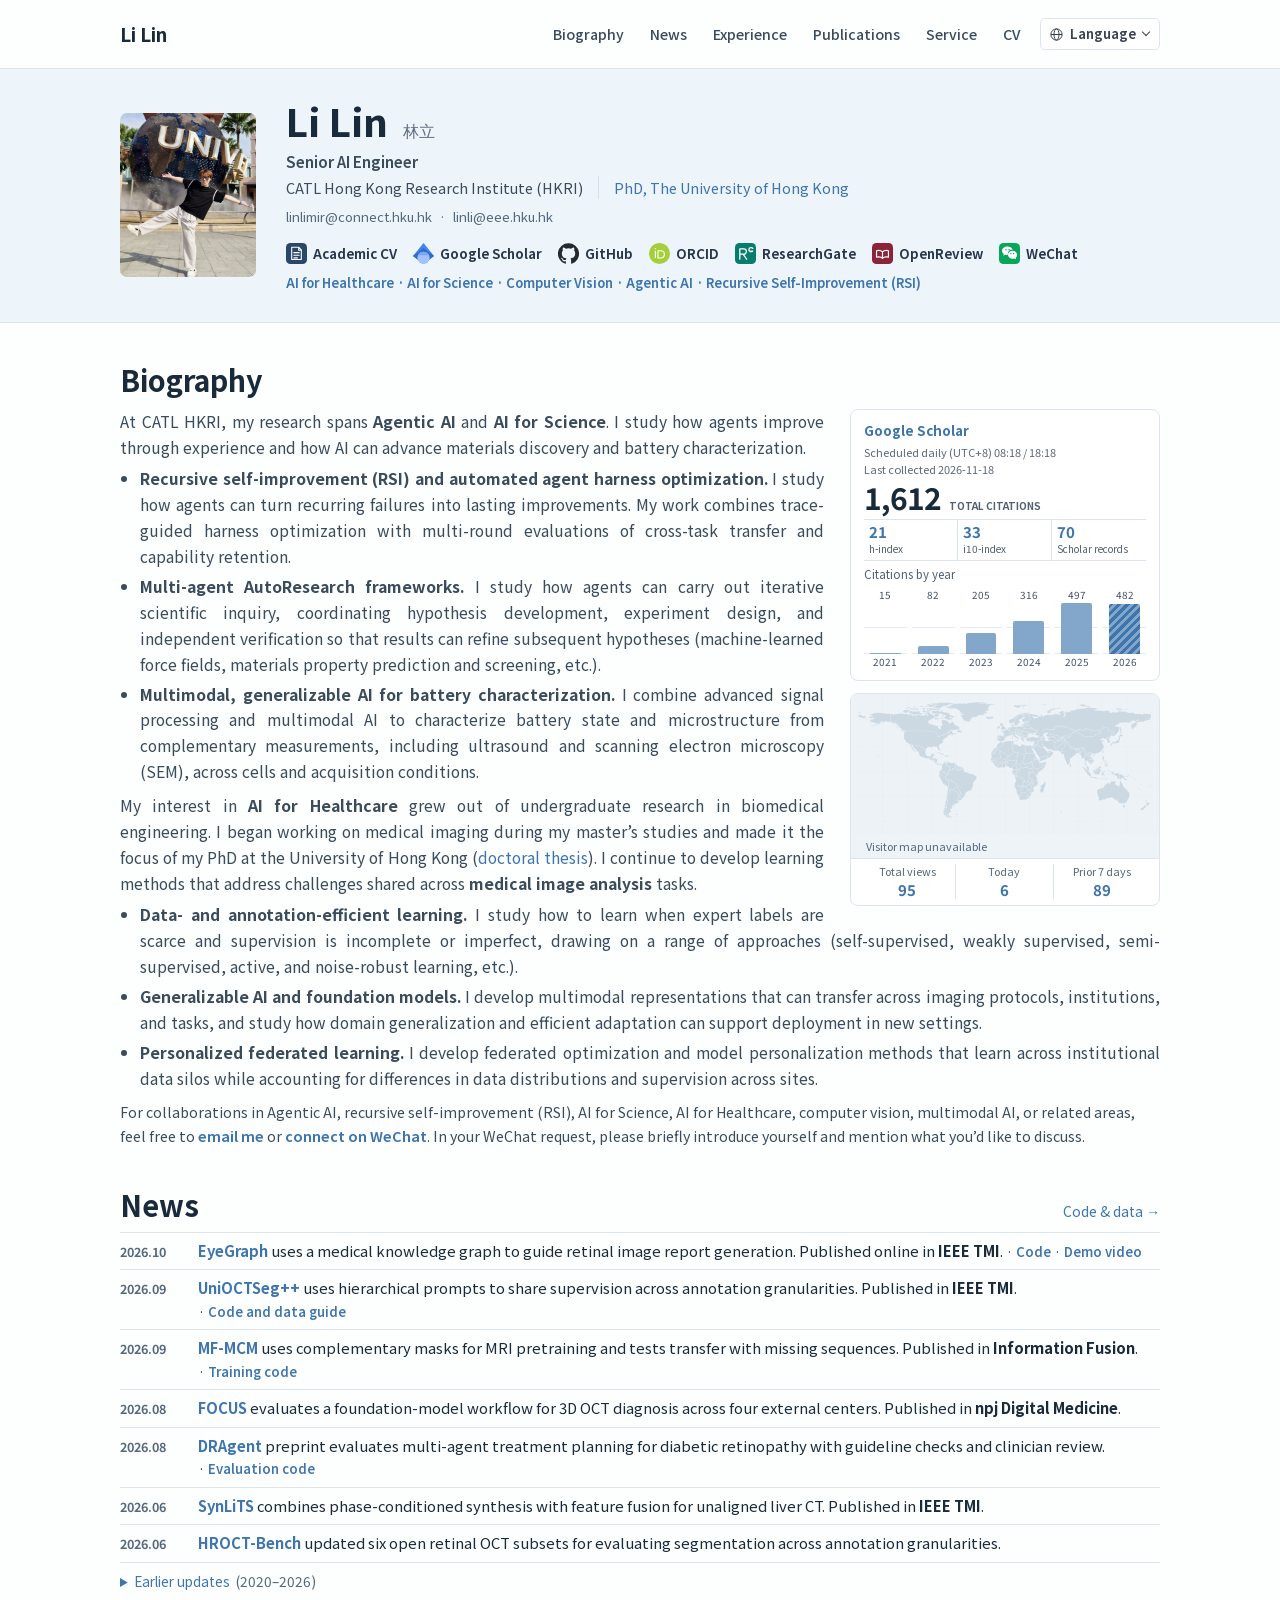
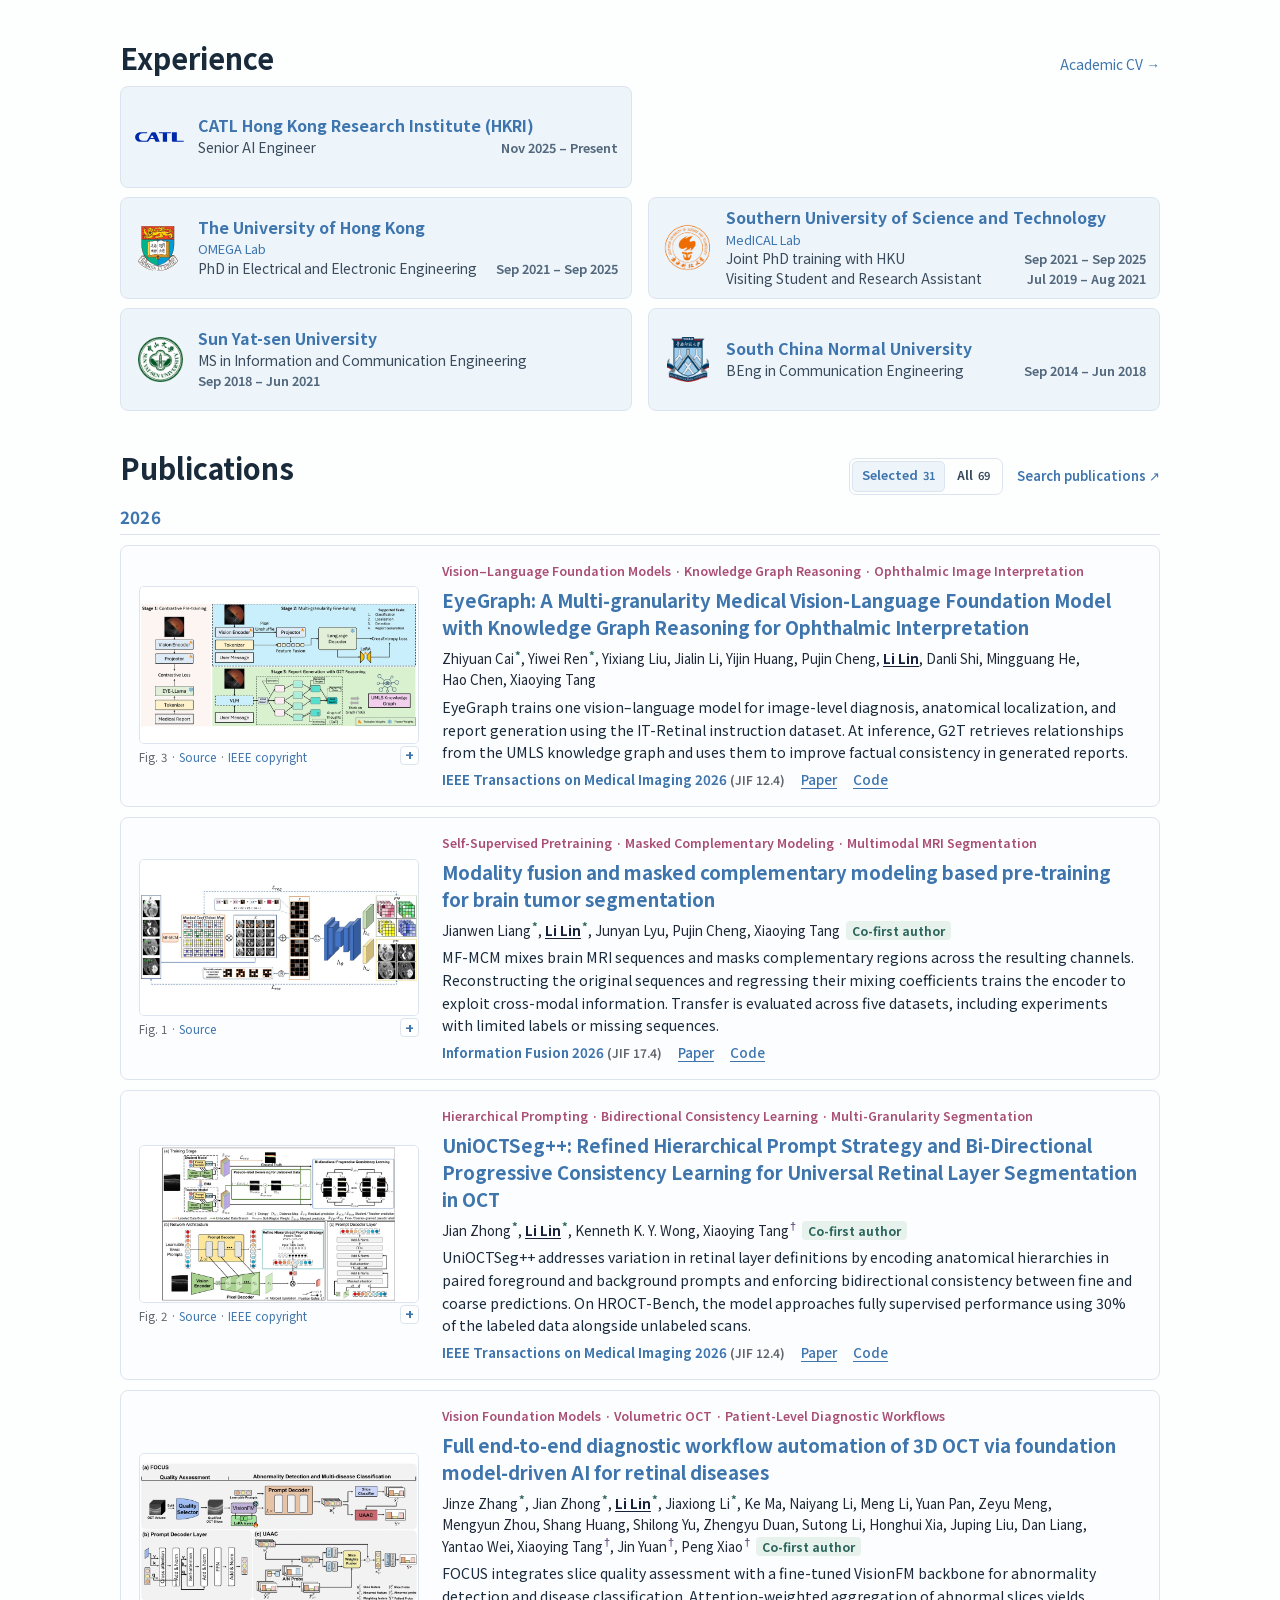
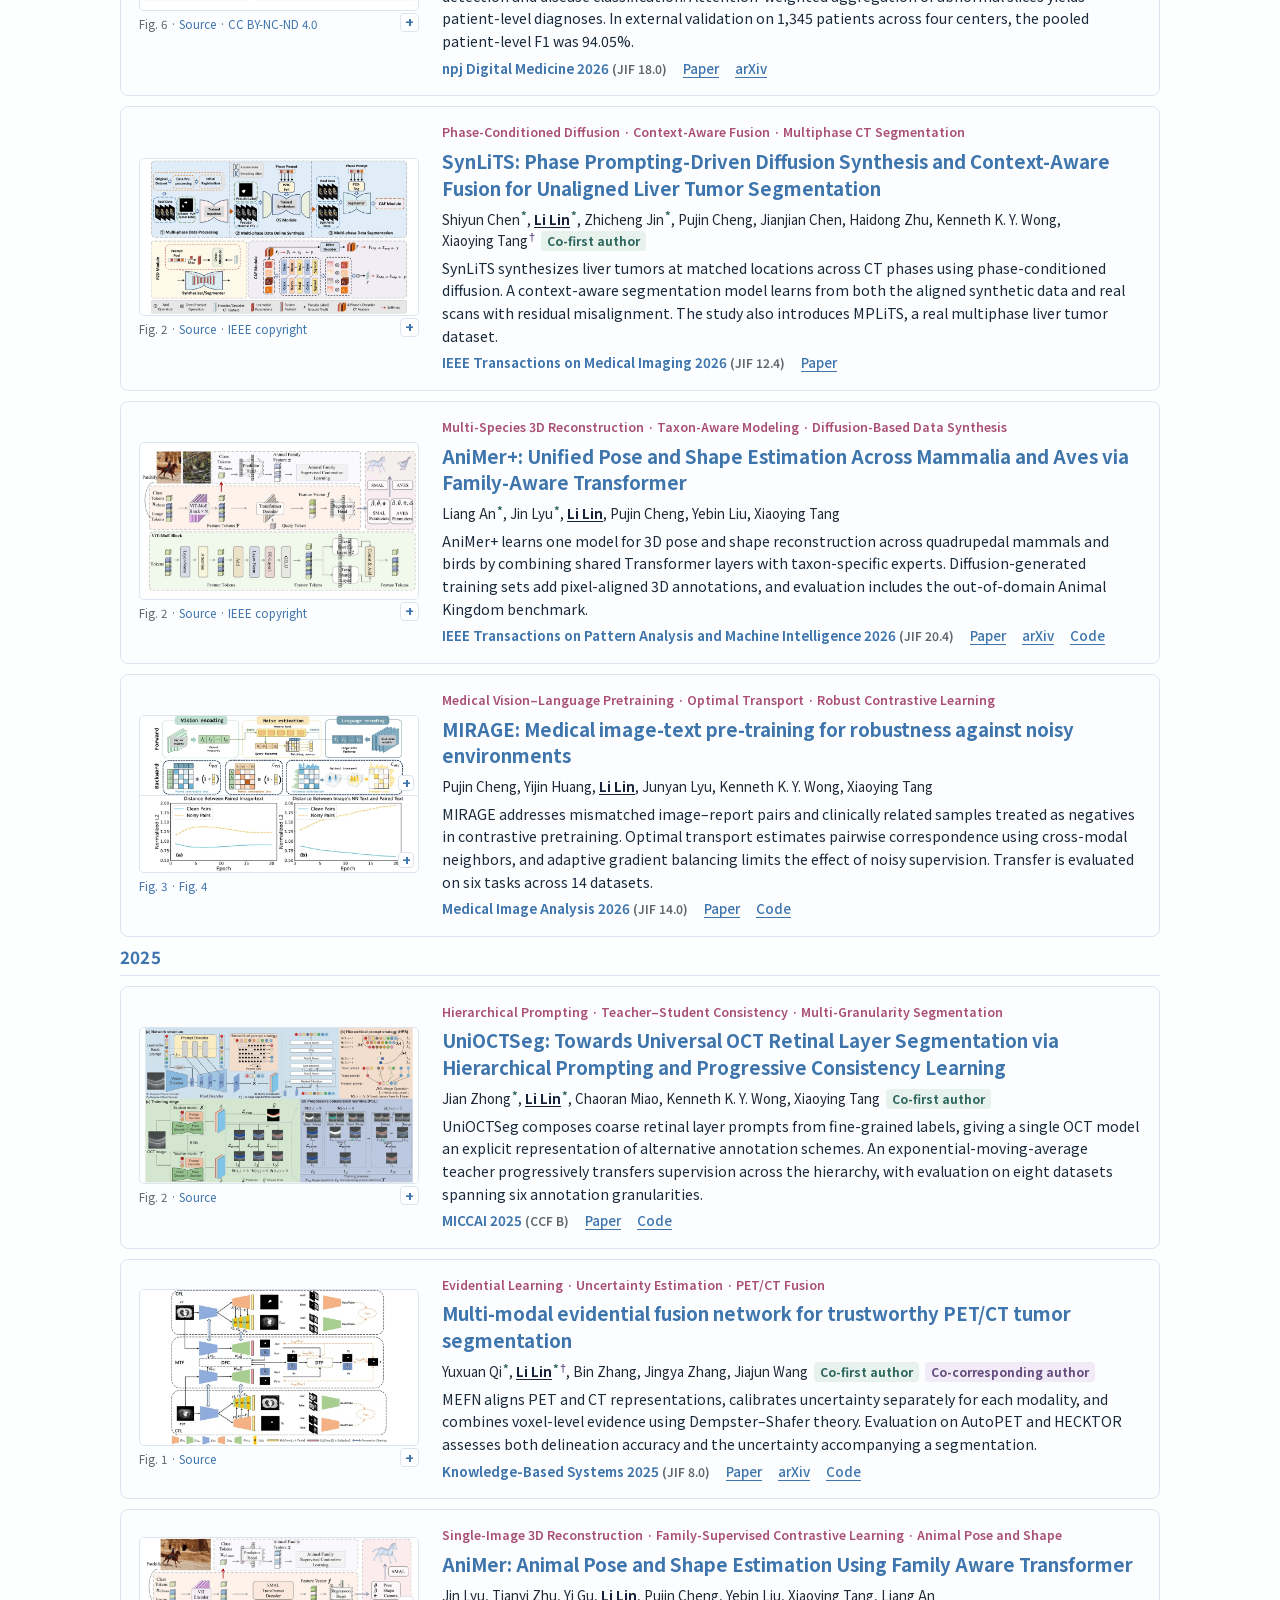
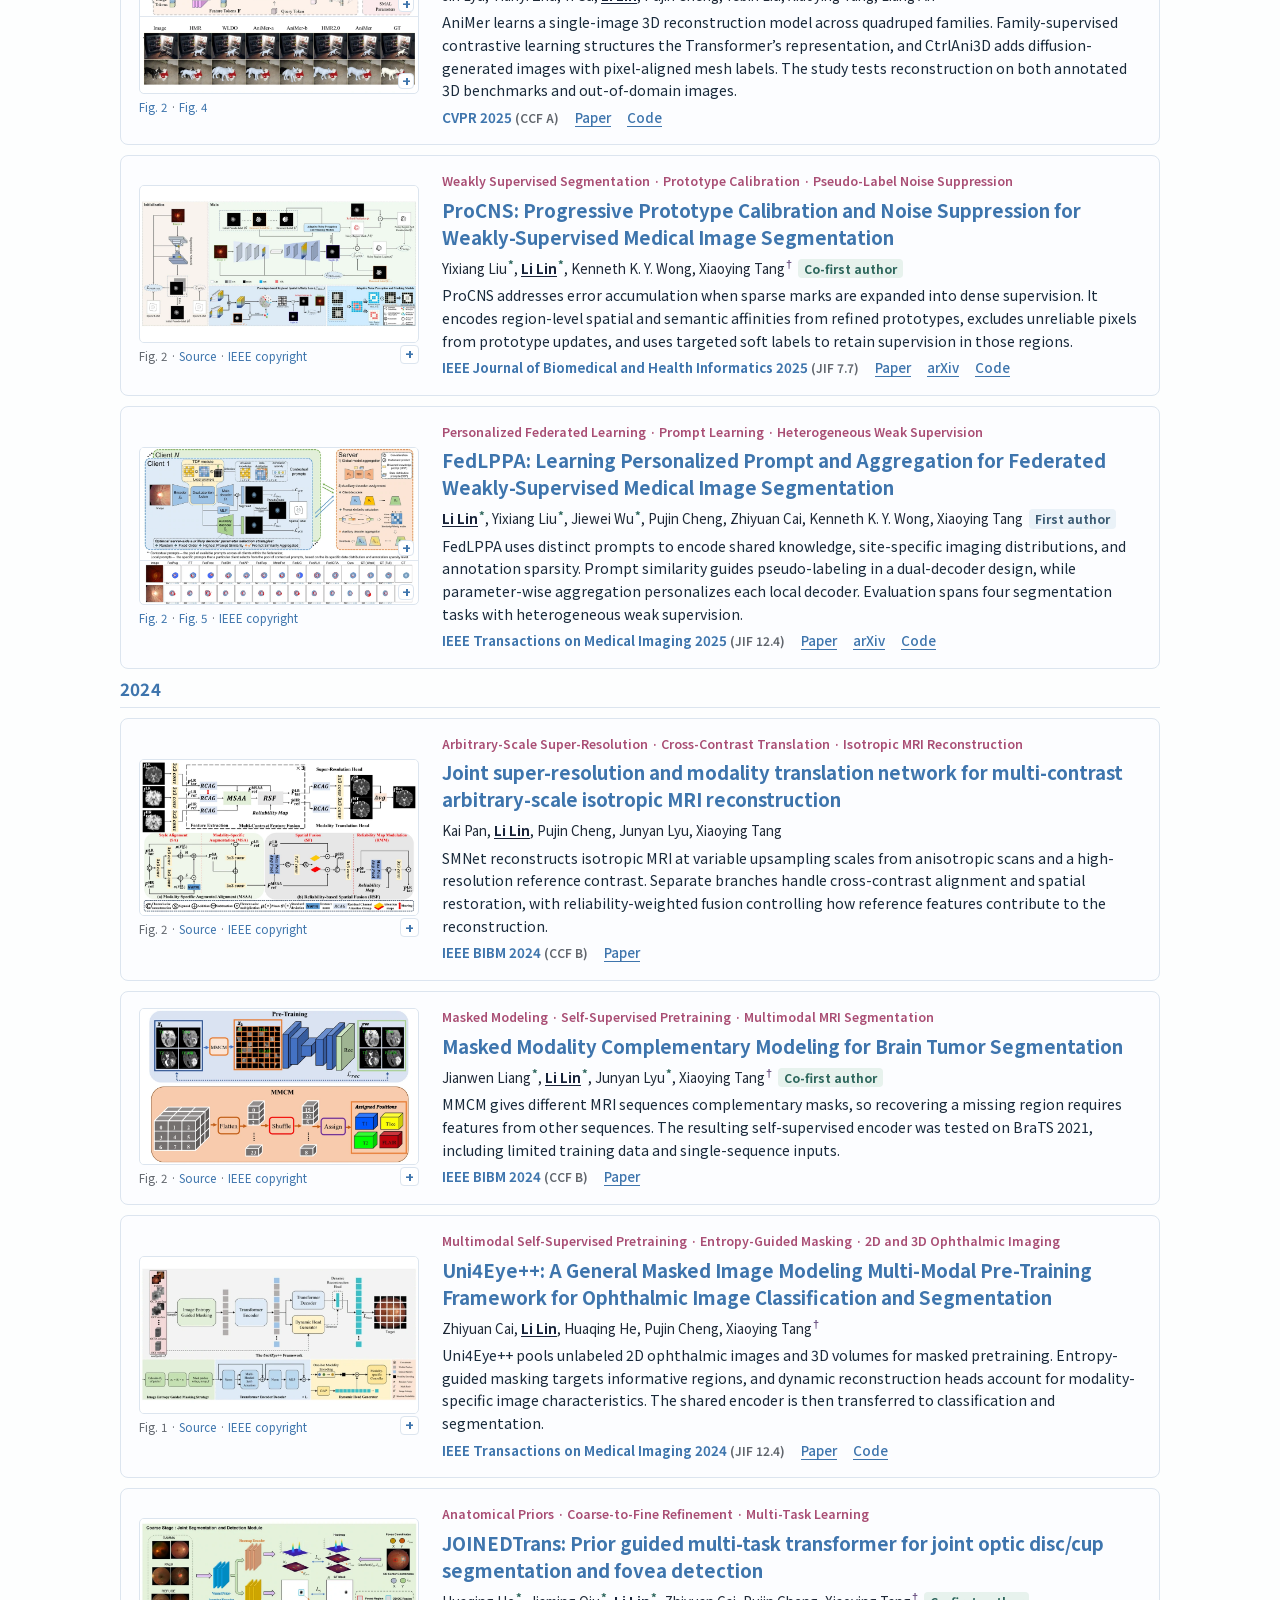
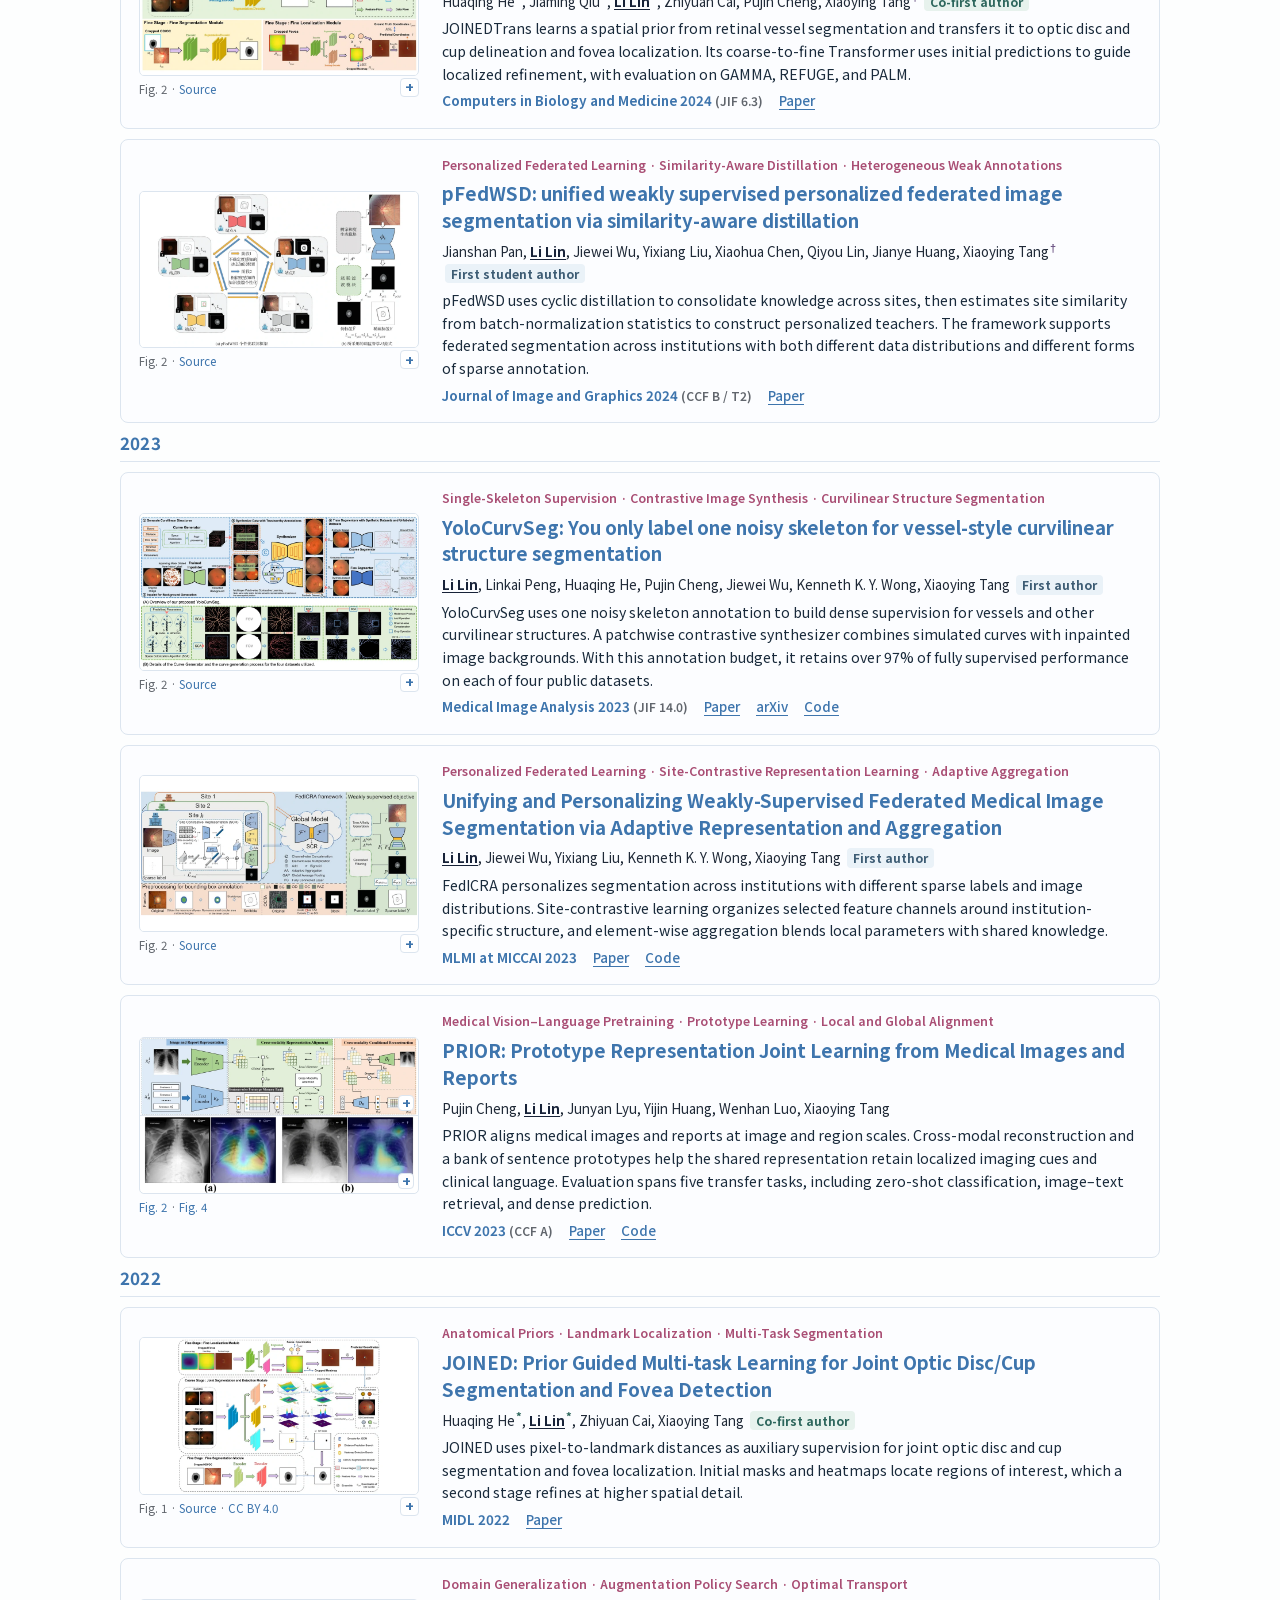
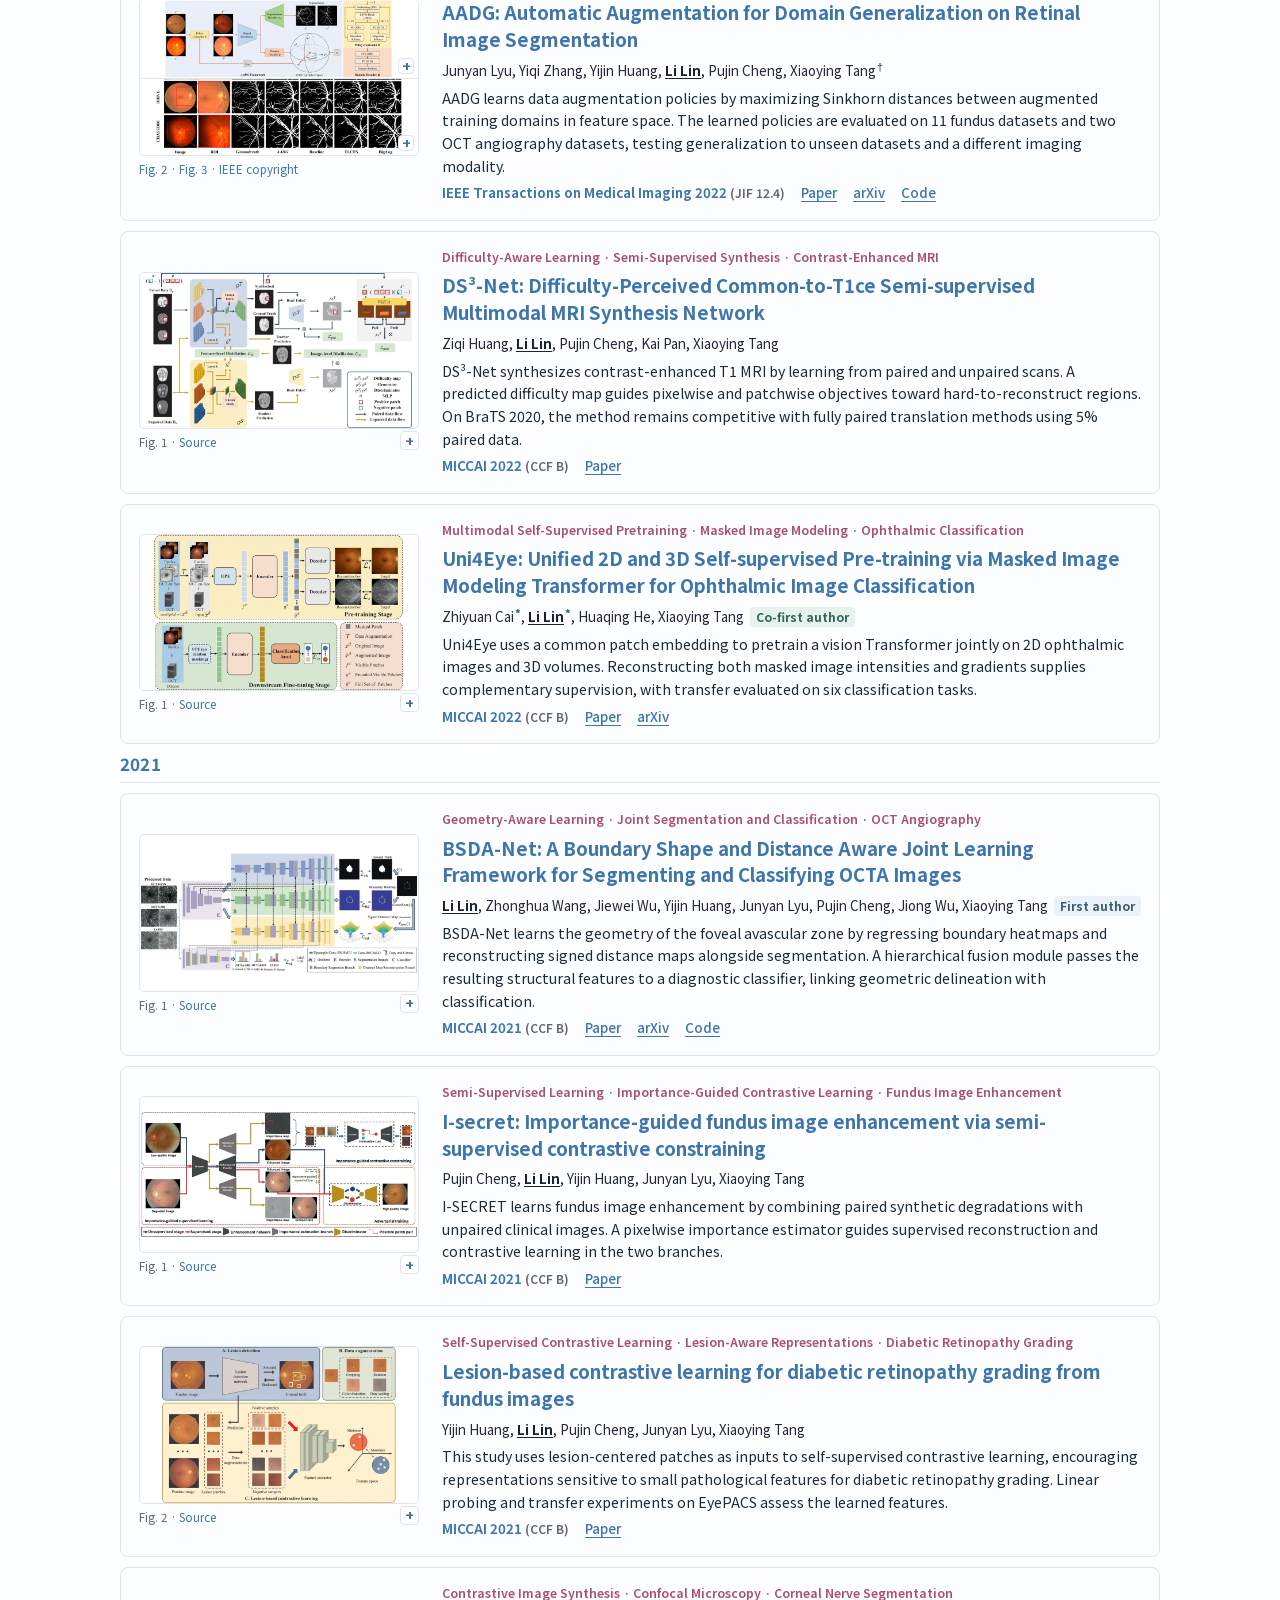
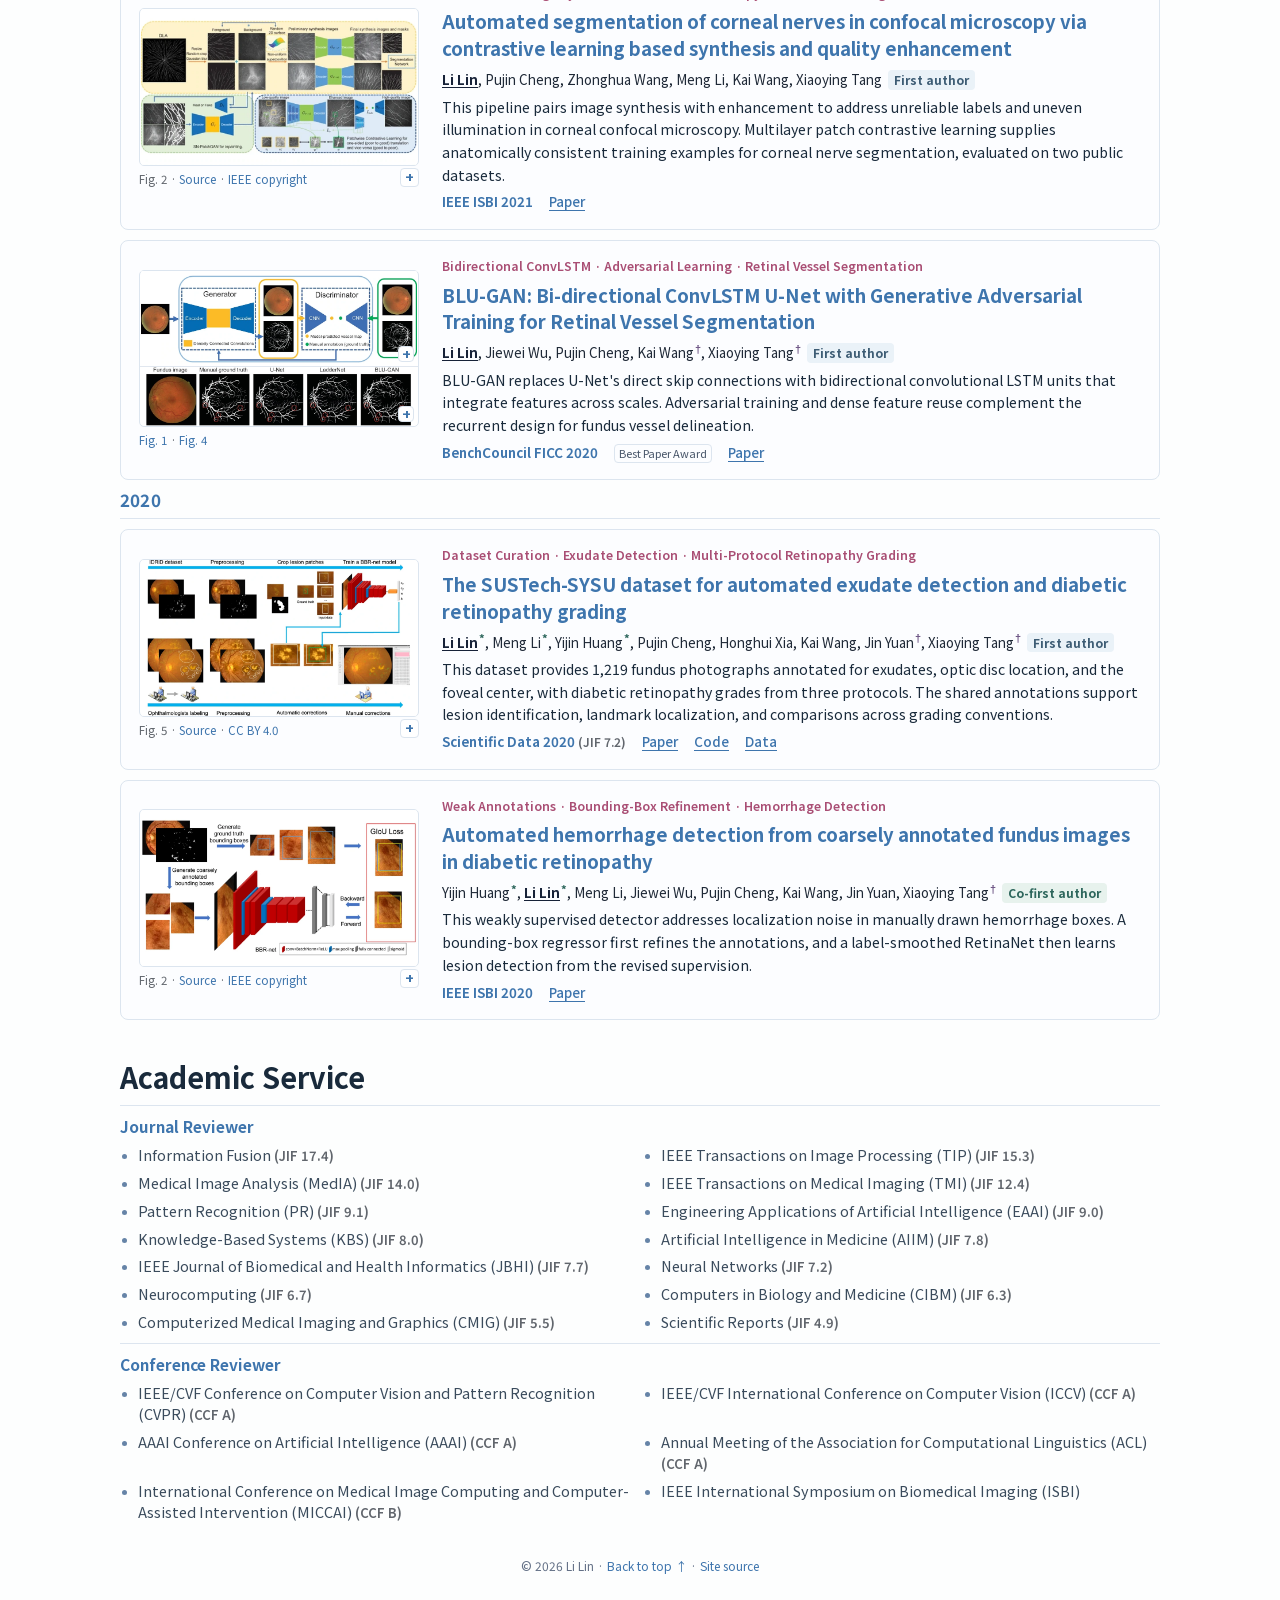
==== commit 1e148a85: "Show Scholar refresh schedule and actual collection time" ====
--- a/site/index.html
+++ b/site/index.html
@@ -28,7 +28,7 @@
 <meta name="twitter:description" content="Li Lin — AI for Science, Agentic AI, and AI for Healthcare. Research and publications in medical image analysis, data-efficient learning, and federated learning.">
 <meta name="twitter:image" content="https://llmir.github.io/assets/social/share-en.png">
 <meta name="twitter:image:alt" content="Li Lin’s portrait, CATL HKRI role, University of Hong Kong PhD, and AI research areas.">
-<link rel="stylesheet" href="assets/style.css?v=experience-balanced">
+<link rel="stylesheet" href="assets/style.css?v=scholar-timing">
 <link rel="stylesheet" href="assets/publication-design.css">
 <link rel="icon" href="assets/favicon.svg" type="image/svg+xml">
 <script src="assets/site.js?v=scholar-refresh" defer></script>
@@ -77,7 +77,11 @@
 <div class="biography-layout"><aside class="stats-section" id="Contact" aria-label="Citation and visitor statistics">
 <div class="footer-widgets">
 <section class="scholar-card" aria-labelledby="sch-title" data-scholar-profile="QhpRmFQAAAAJ">
-<div class="scholar-top"><span id="sch-title"><a href="https://scholar.google.com/citations?user=QhpRmFQAAAAJ&amp;hl=en">Google Scholar</a></span><time datetime="2026-11-18" title="Collection time (Shanghai)">2026-11-18</time></div>
+<div class="scholar-top"><span id="sch-title"><a href="https://scholar.google.com/citations?user=QhpRmFQAAAAJ&amp;hl=en">Google Scholar</a></span></div>
+<div class="scholar-timing">
+<div>Scheduled daily (UTC+8) <span>08:18 / 18:18</span></div>
+<div>Last collected <time datetime="2026-11-18">2026-11-18</time></div>
+</div>
 <div class="scholar-total"><strong data-scholar-value="citations">1,612</strong><span>TOTAL CITATIONS</span></div>
 <div class="scholar-metrics"><div><strong data-scholar-value="hIndex">21</strong><span>h-index</span></div><div><strong data-scholar-value="i10Index">33</strong><span>i10-index</span></div><div><strong data-scholar-value="indexedRecords">70</strong><span>Scholar records</span></div></div>
 <div class="scholar-chart"><p>Citations by year</p><div class="chart-bars" role="img" aria-label="2021: 15, 2022: 82, 2023: 205, 2024: 316, 2025: 497, 2026: 482"><div><span>15</span><div class="chart-well"><i class="" style="height:3.00%"></i></div><span>2021</span></div><div><span>82</span><div class="chart-well"><i class="" style="height:16.40%"></i></div><span>2022</span></div><div><span>205</span><div class="chart-well"><i class="" style="height:41.00%"></i></div><span>2023</span></div><div><span>316</span><div class="chart-well"><i class="" style="height:63.20%"></i></div><span>2024</span></div><div><span>497</span><div class="chart-well"><i class="" style="height:99.40%"></i></div><span>2025</span></div><div><span>482</span><div class="chart-well"><i class="partial" style="height:96.40%"></i></div><span>2026</span></div></div></div>
--- a/site/assets/style.css
+++ b/site/assets/style.css
@@ -161,8 +161,9 @@
 .visitor-metrics strong{font-size:.91rem;color:#25466d;font-weight:700;line-height:1.2;font-variant-numeric:tabular-nums}
 .map-status{padding:5px 15px;background:#eef3f8}
 .scholar-card{padding:10px 13px}
-.scholar-top{display:flex;align-items:center;justify-content:space-between;gap:8px;font-size:.81rem;font-weight:700}
-.scholar-top time{font-size:10px;color:#5b6779;white-space:nowrap}
+.scholar-top{font-size:.81rem;font-weight:700}
+.scholar-timing{margin:3px 0 0;font-size:11px;line-height:1.5;color:#5b6779}
+.scholar-timing span,.scholar-timing time{white-space:nowrap;font-variant-numeric:tabular-nums}
 .scholar-total{display:flex;align-items:baseline;gap:8px;margin:4px 0}
 .scholar-total strong{font-size:30px;letter-spacing:-.035em;line-height:1.12;color:var(--ink);font-variant-numeric:tabular-nums}
 .scholar-total span{font-size:10px;font-weight:680;color:#526071}
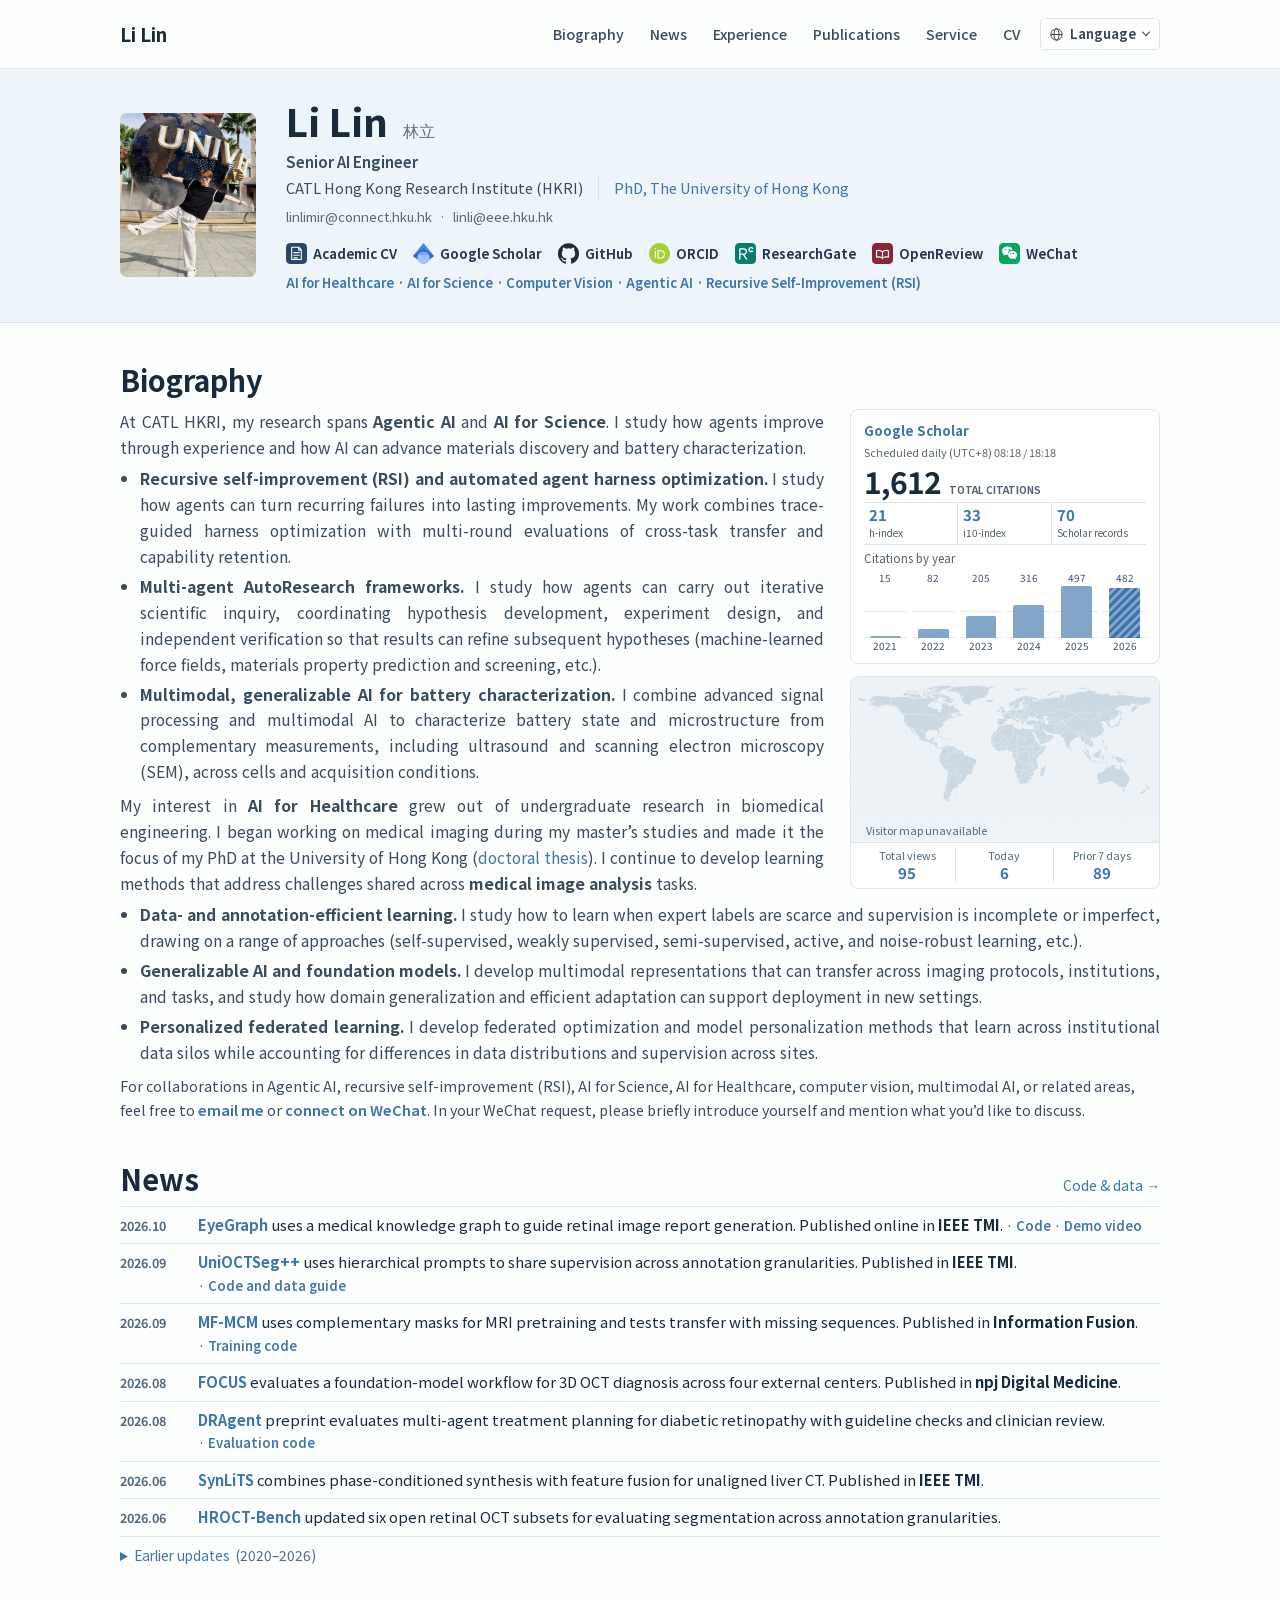
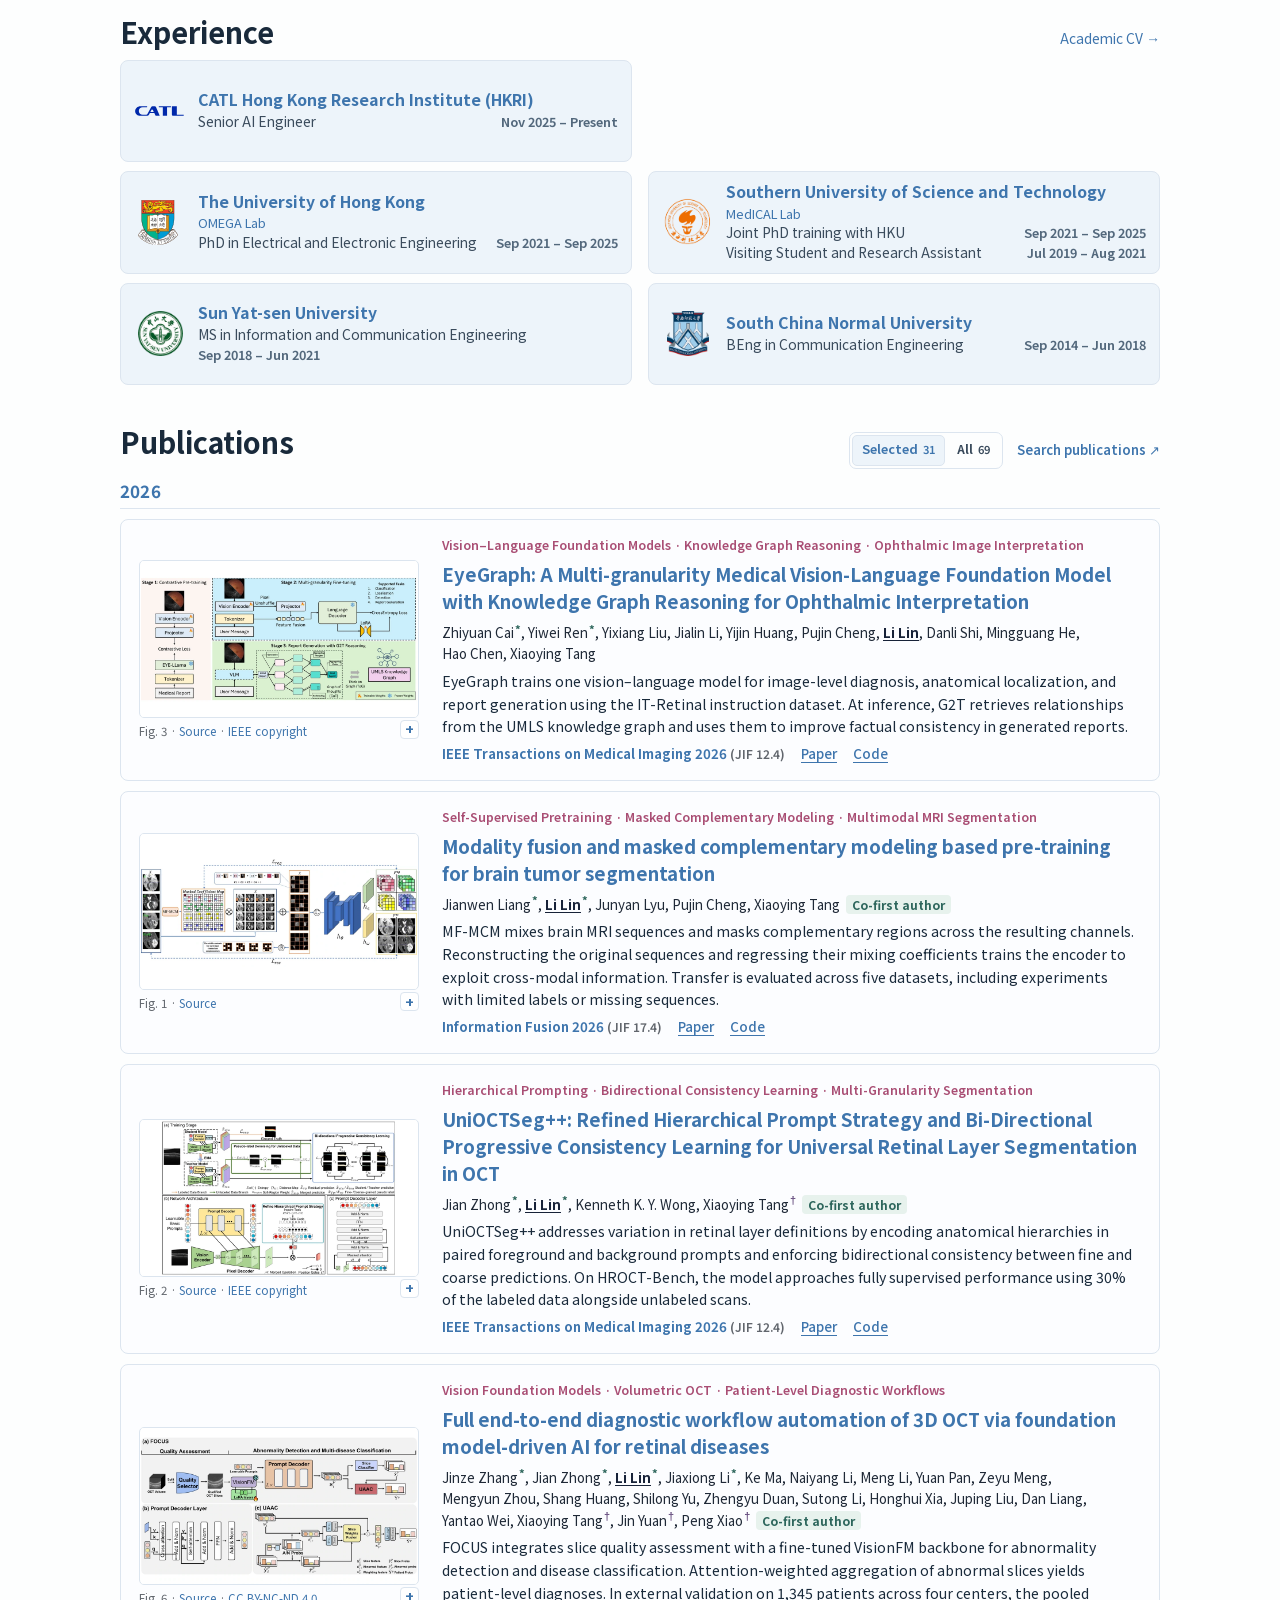
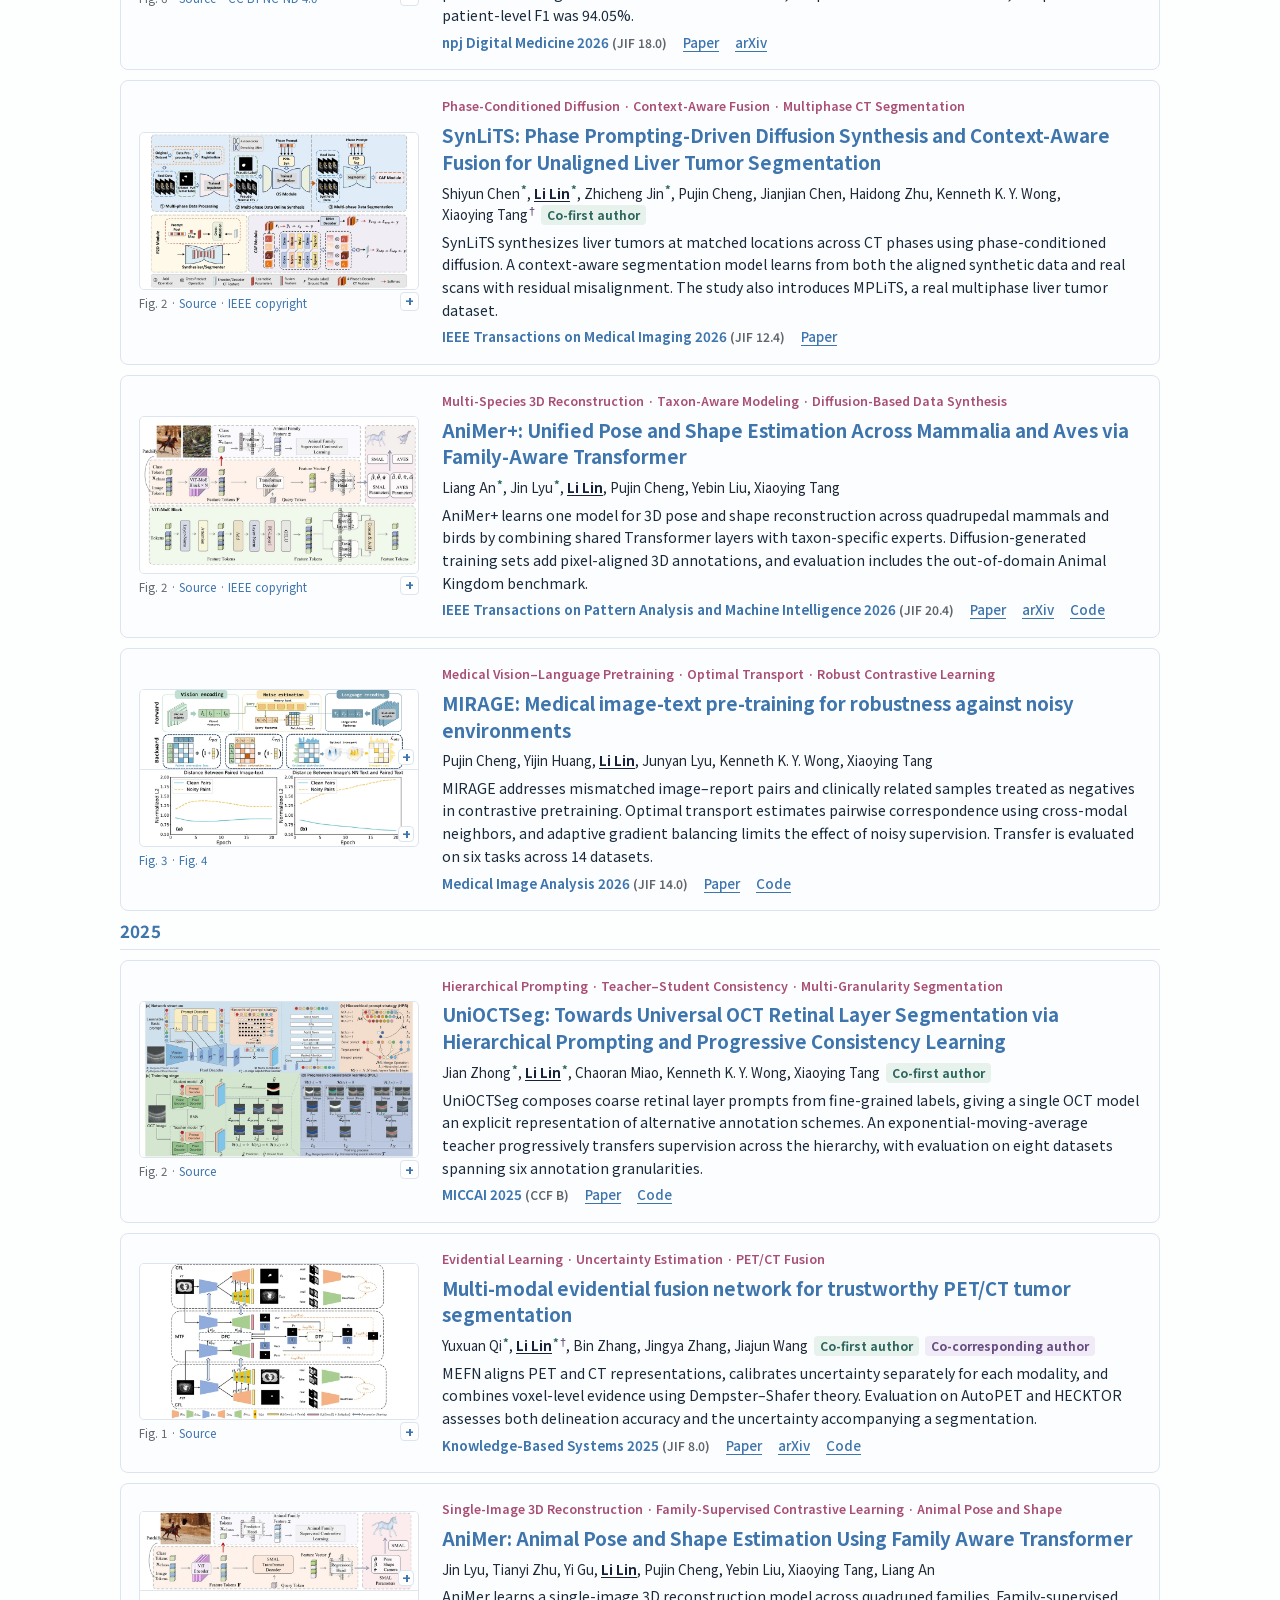
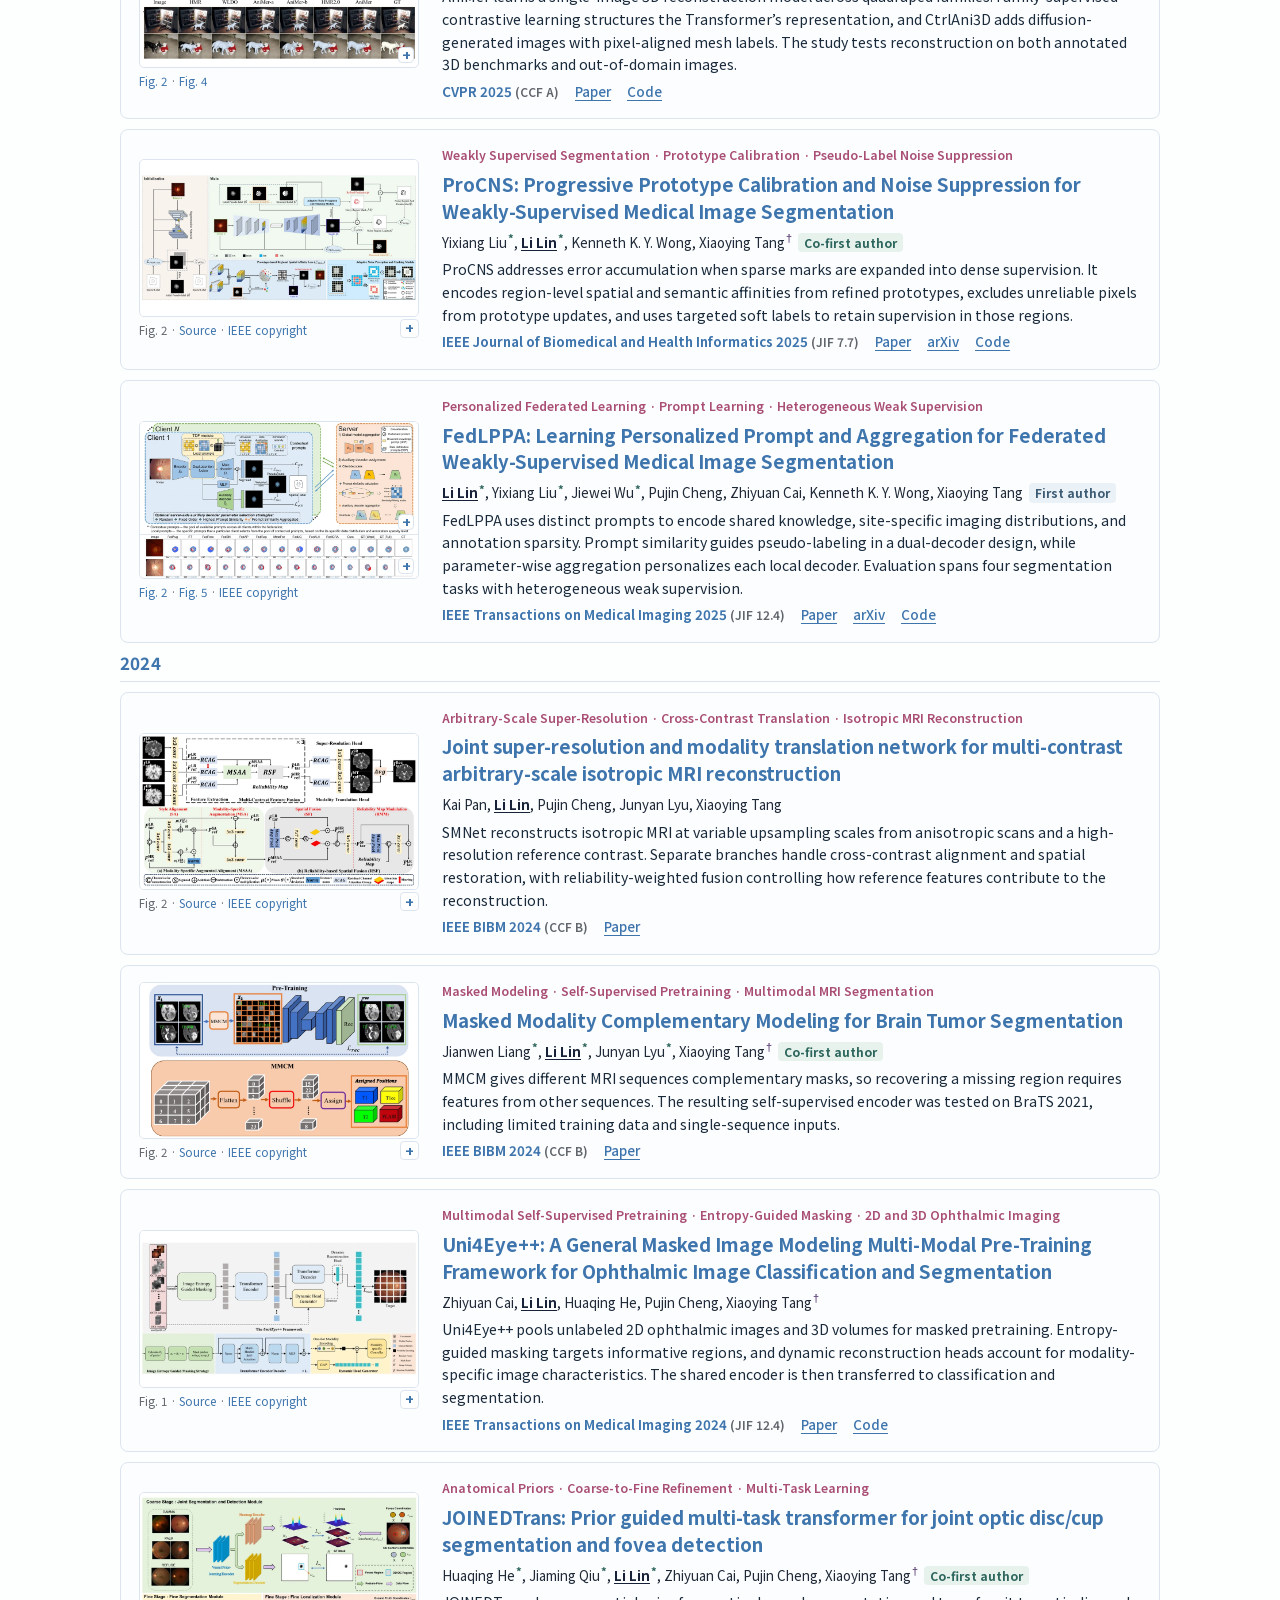
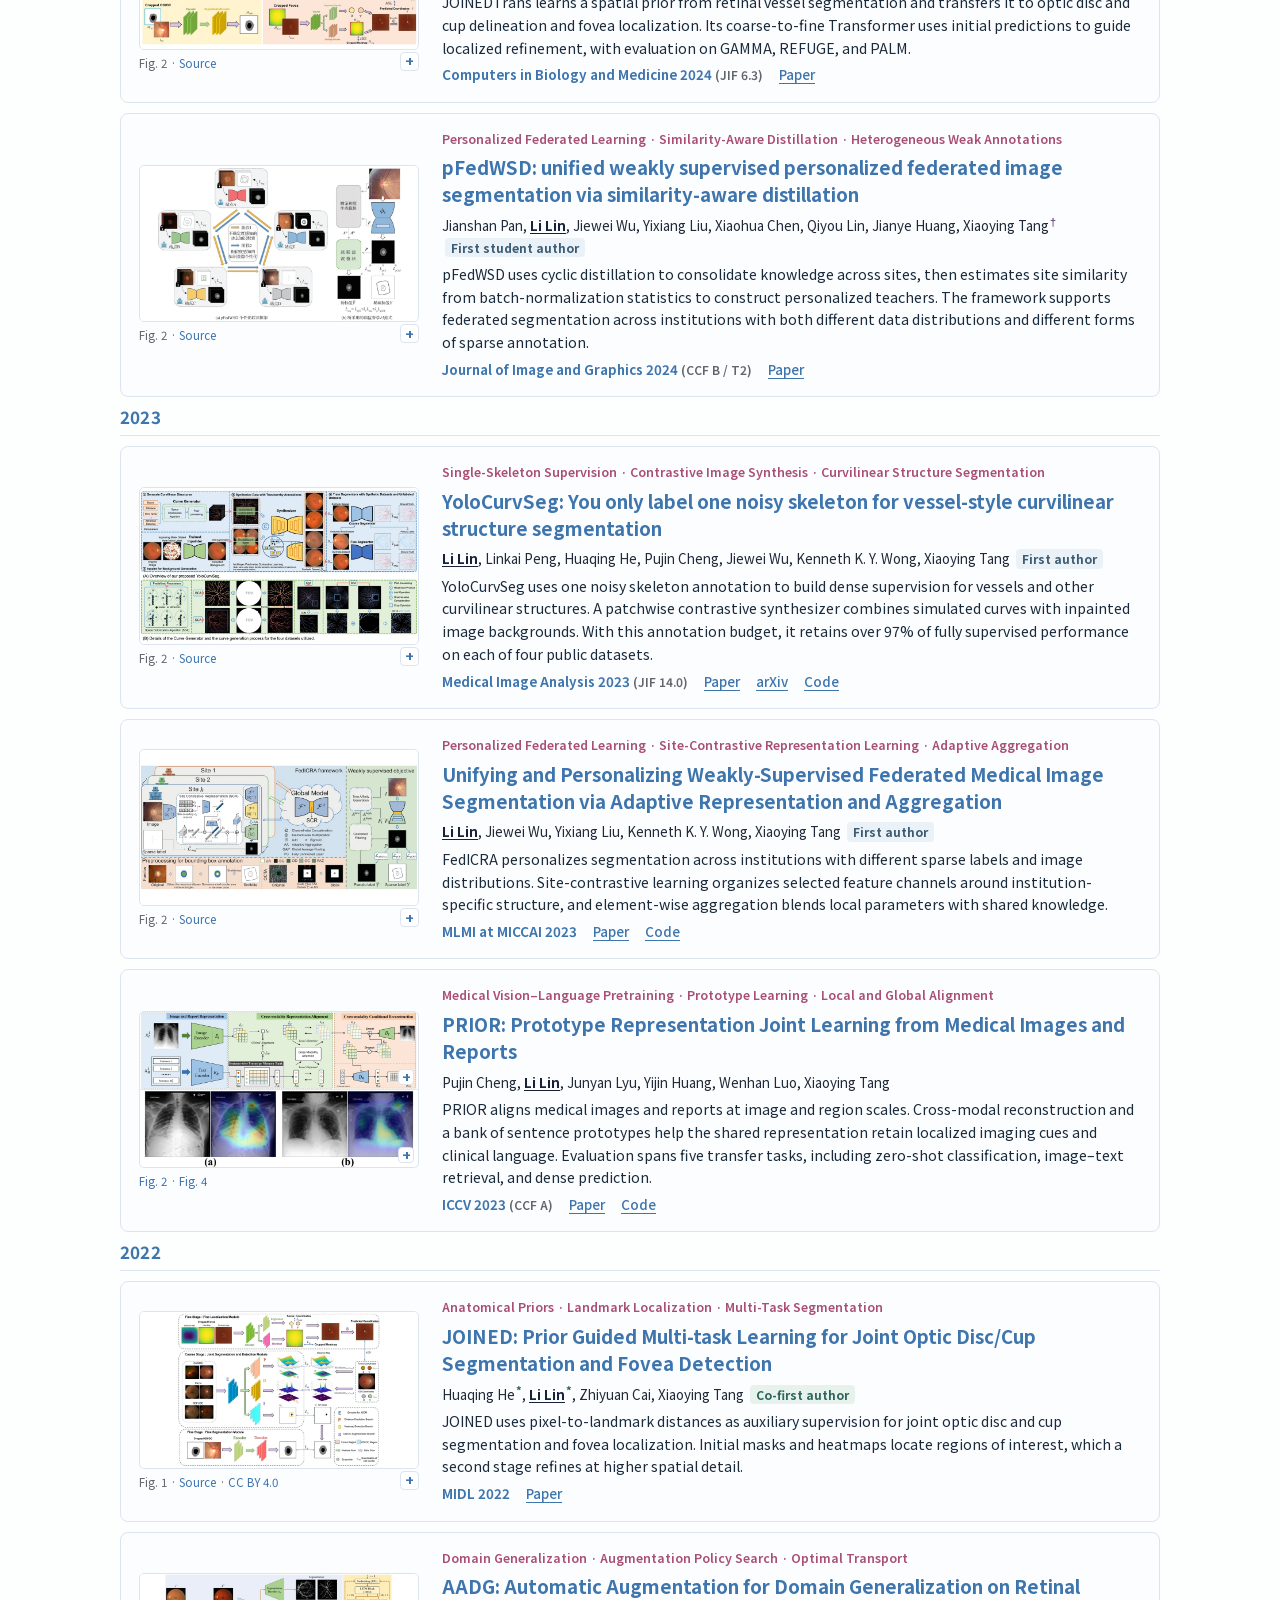
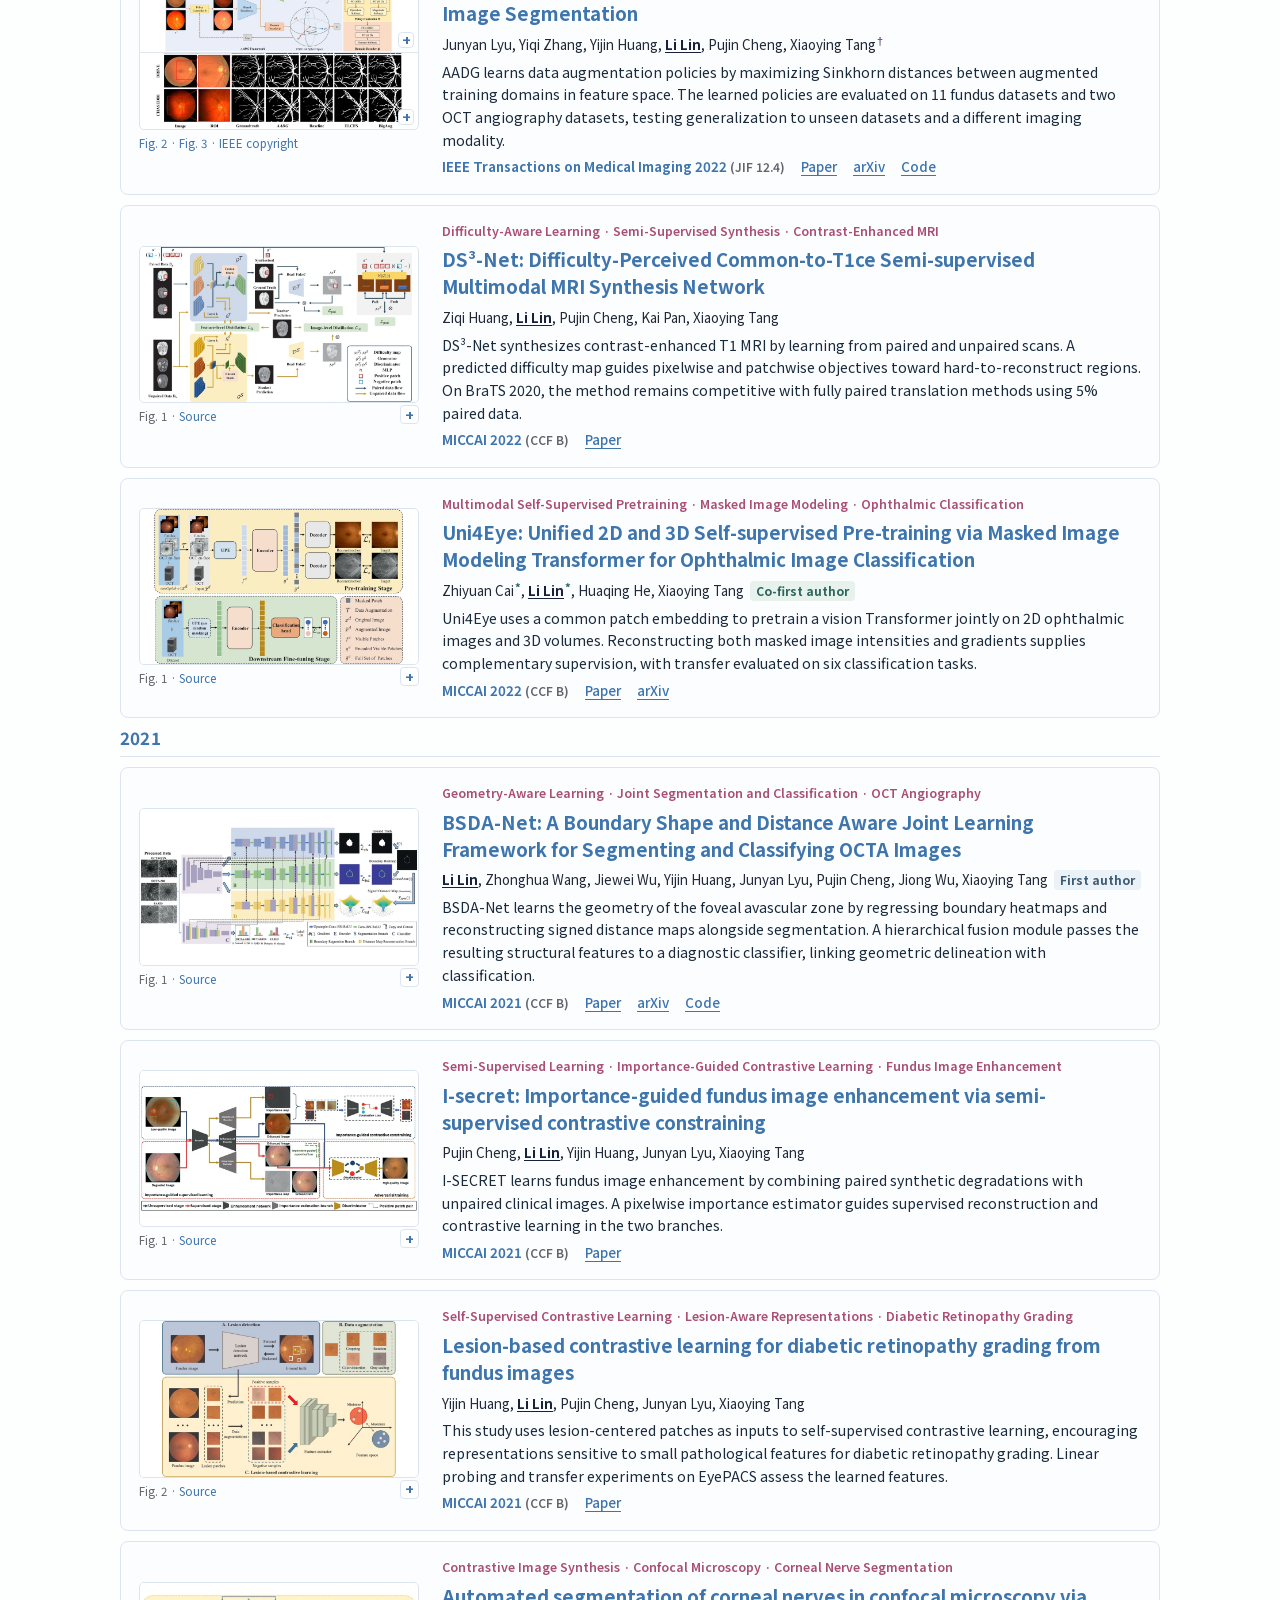
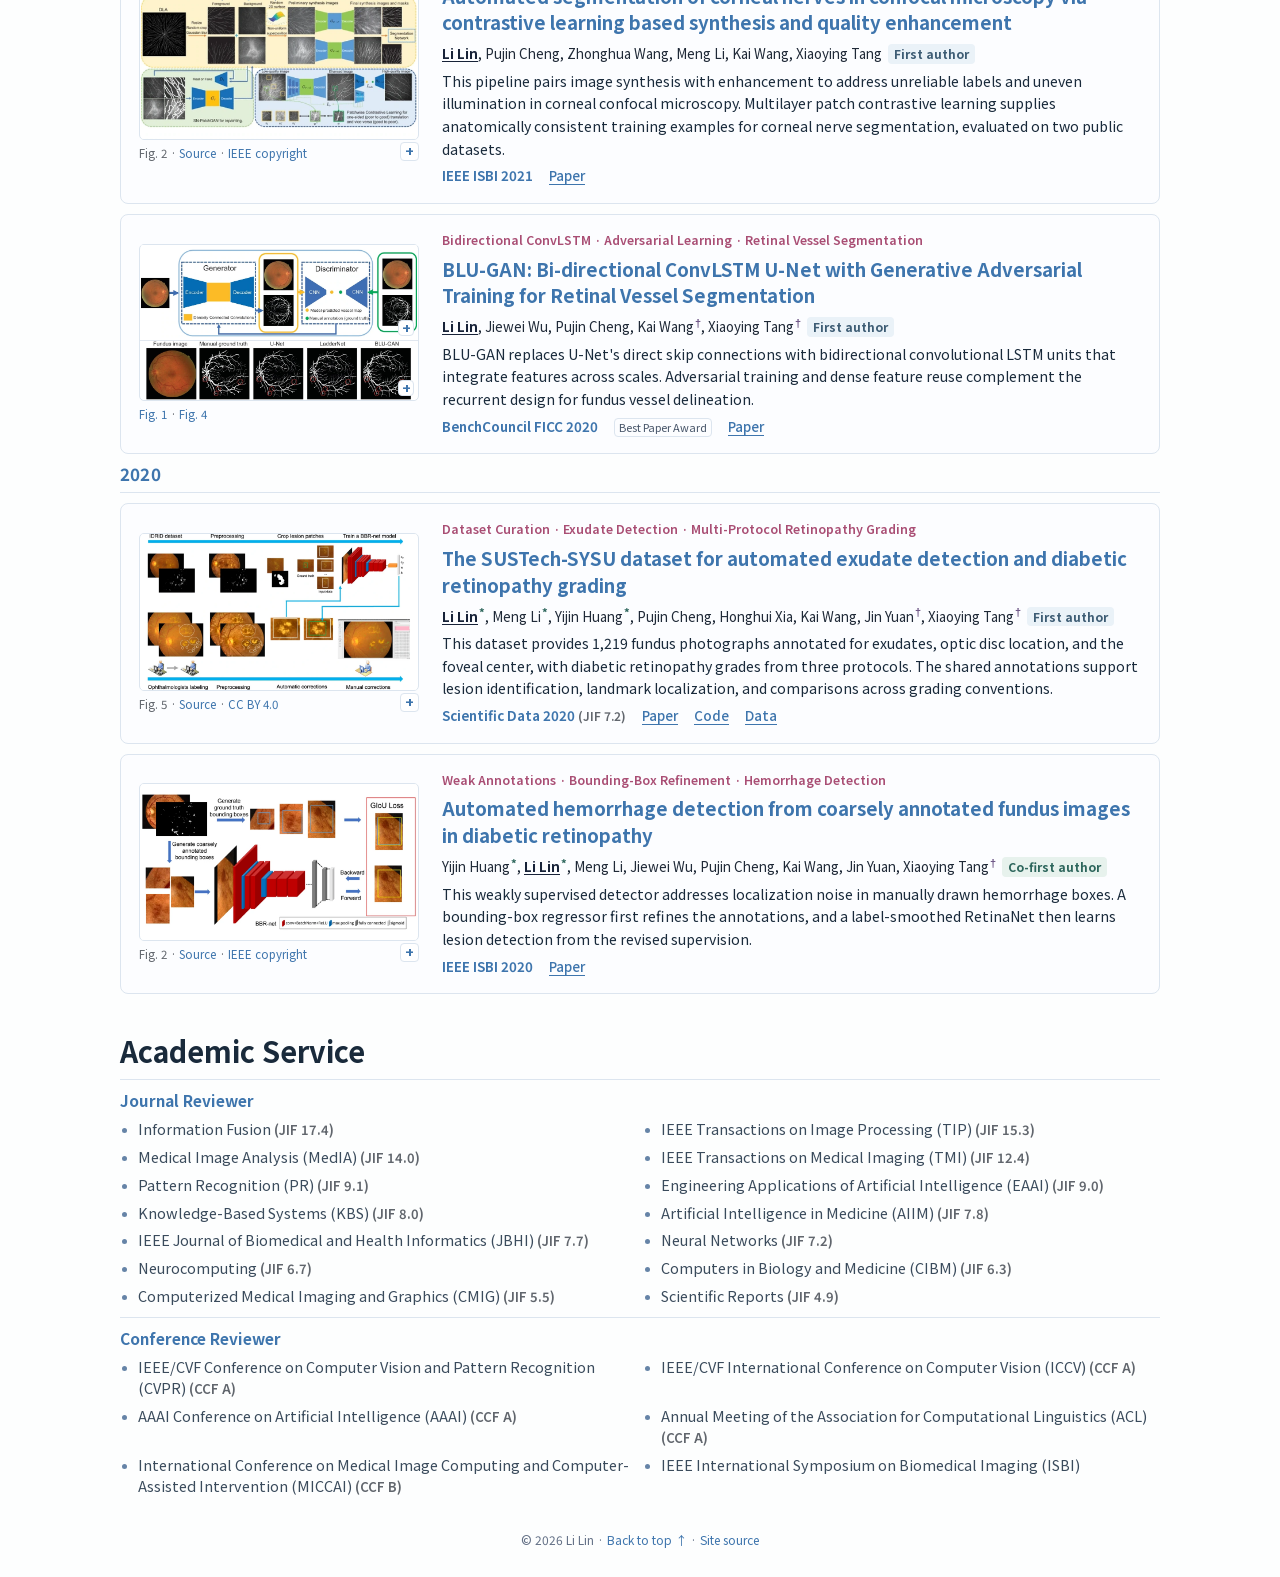
==== commit ee4edef5: "Show only the two scheduled Scholar refresh times" ====
--- a/site/index.html
+++ b/site/index.html
@@ -31,7 +31,7 @@
 <link rel="stylesheet" href="assets/style.css?v=scholar-timing">
 <link rel="stylesheet" href="assets/publication-design.css">
 <link rel="icon" href="assets/favicon.svg" type="image/svg+xml">
-<script src="assets/site.js?v=scholar-refresh" defer></script>
+<script src="assets/site.js?v=scholar-schedule" defer></script>
 </head>
 <body id="Home">
 <a class="skip" href="#main">Skip to content</a>
@@ -76,12 +76,9 @@
 <h2 id="Biography">Biography</h2>
 <div class="biography-layout"><aside class="stats-section" id="Contact" aria-label="Citation and visitor statistics">
 <div class="footer-widgets">
-<section class="scholar-card" aria-labelledby="sch-title" data-scholar-profile="QhpRmFQAAAAJ">
+<section class="scholar-card" aria-labelledby="sch-title" data-scholar-profile="QhpRmFQAAAAJ" data-scholar-collected-at="2026-11-18">
 <div class="scholar-top"><span id="sch-title"><a href="https://scholar.google.com/citations?user=QhpRmFQAAAAJ&amp;hl=en">Google Scholar</a></span></div>
-<div class="scholar-timing">
-<div>Scheduled daily (UTC+8) <span>08:18 / 18:18</span></div>
-<div>Last collected <time datetime="2026-11-18">2026-11-18</time></div>
-</div>
+<p class="scholar-timing">Scheduled daily (UTC+8) <span>08:18 / 18:18</span></p>
 <div class="scholar-total"><strong data-scholar-value="citations">1,612</strong><span>TOTAL CITATIONS</span></div>
 <div class="scholar-metrics"><div><strong data-scholar-value="hIndex">21</strong><span>h-index</span></div><div><strong data-scholar-value="i10Index">33</strong><span>i10-index</span></div><div><strong data-scholar-value="indexedRecords">70</strong><span>Scholar records</span></div></div>
 <div class="scholar-chart"><p>Citations by year</p><div class="chart-bars" role="img" aria-label="2021: 15, 2022: 82, 2023: 205, 2024: 316, 2025: 497, 2026: 482"><div><span>15</span><div class="chart-well"><i class="" style="height:3.00%"></i></div><span>2021</span></div><div><span>82</span><div class="chart-well"><i class="" style="height:16.40%"></i></div><span>2022</span></div><div><span>205</span><div class="chart-well"><i class="" style="height:41.00%"></i></div><span>2023</span></div><div><span>316</span><div class="chart-well"><i class="" style="height:63.20%"></i></div><span>2024</span></div><div><span>497</span><div class="chart-well"><i class="" style="height:99.40%"></i></div><span>2025</span></div><div><span>482</span><div class="chart-well"><i class="partial" style="height:96.40%"></i></div><span>2026</span></div></div></div>
--- a/site/assets/style.css
+++ b/site/assets/style.css
@@ -163,7 +163,7 @@
 .scholar-card{padding:10px 13px}
 .scholar-top{font-size:.81rem;font-weight:700}
 .scholar-timing{margin:3px 0 0;font-size:11px;line-height:1.5;color:#5b6779}
-.scholar-timing span,.scholar-timing time{white-space:nowrap;font-variant-numeric:tabular-nums}
+.scholar-timing span{white-space:nowrap;font-variant-numeric:tabular-nums}
 .scholar-total{display:flex;align-items:baseline;gap:8px;margin:4px 0}
 .scholar-total strong{font-size:30px;letter-spacing:-.035em;line-height:1.12;color:var(--ink);font-variant-numeric:tabular-nums}
 .scholar-total span{font-size:10px;font-weight:680;color:#526071}
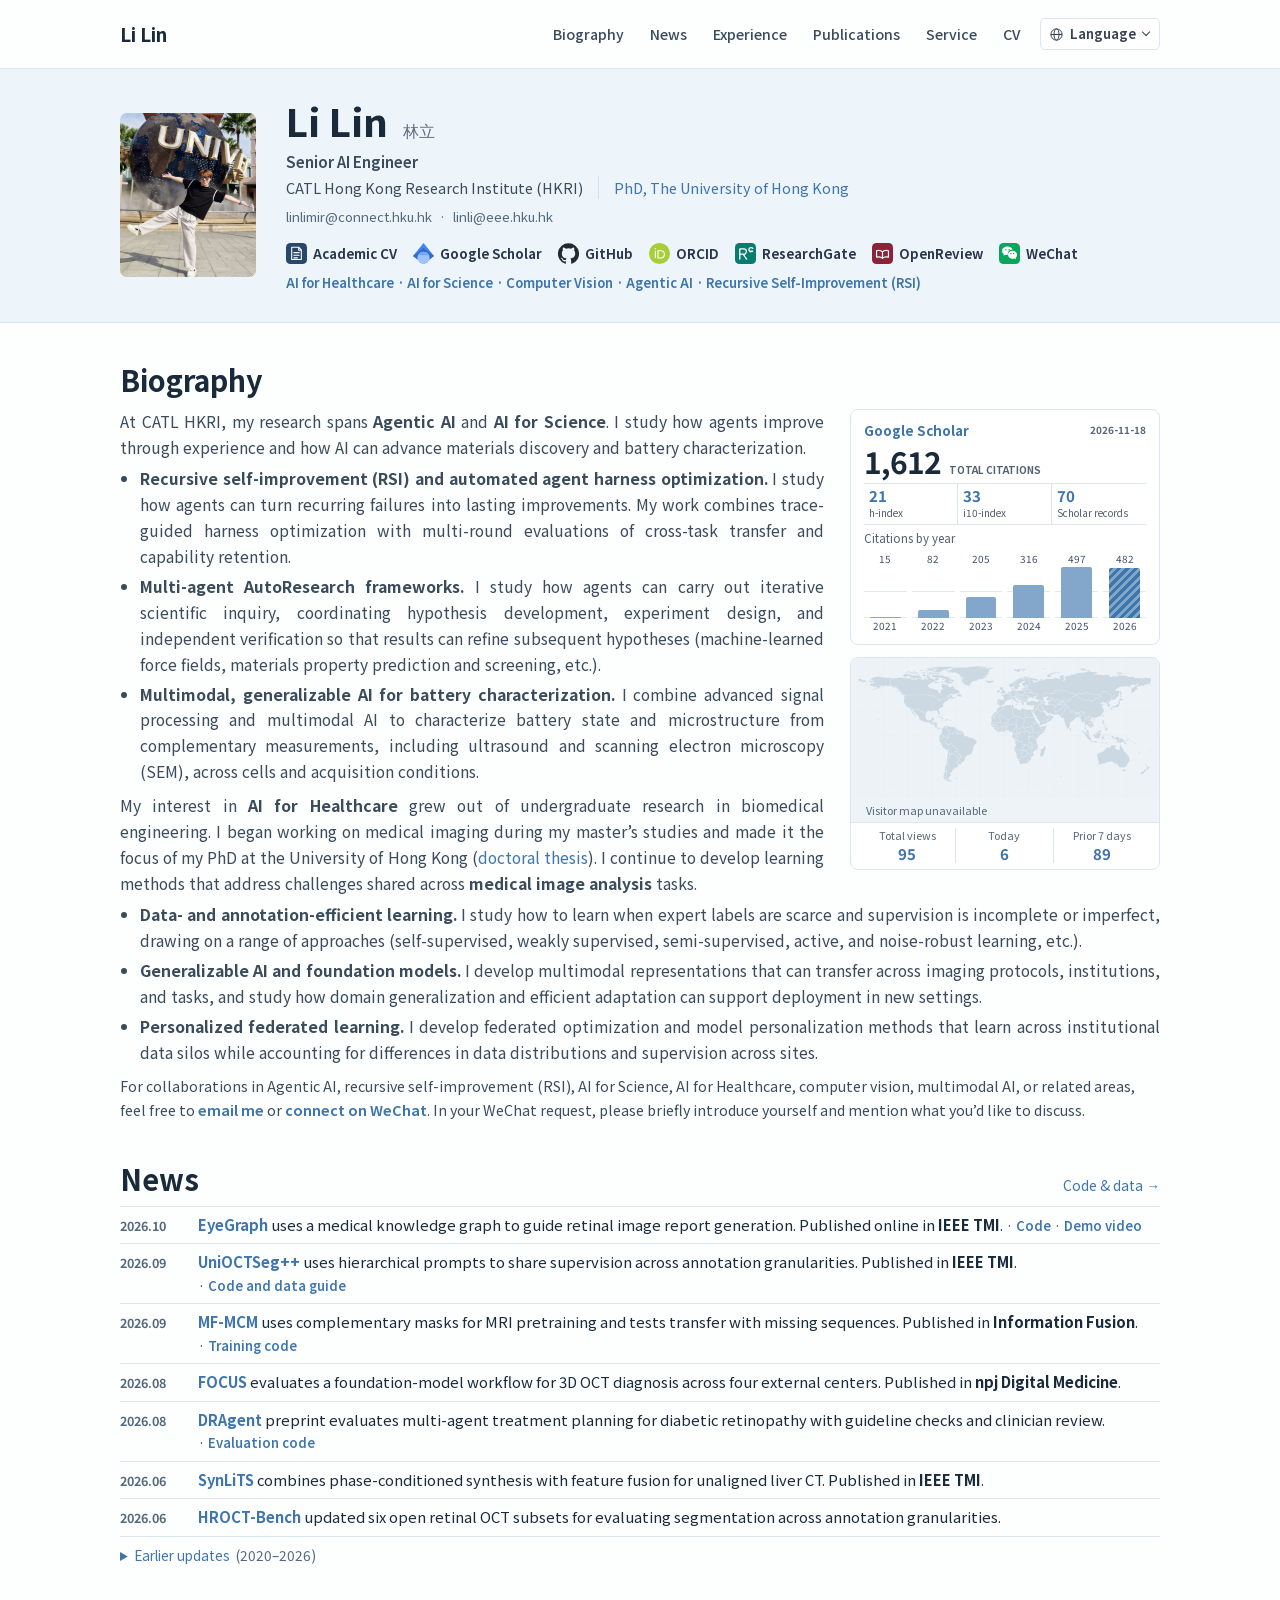
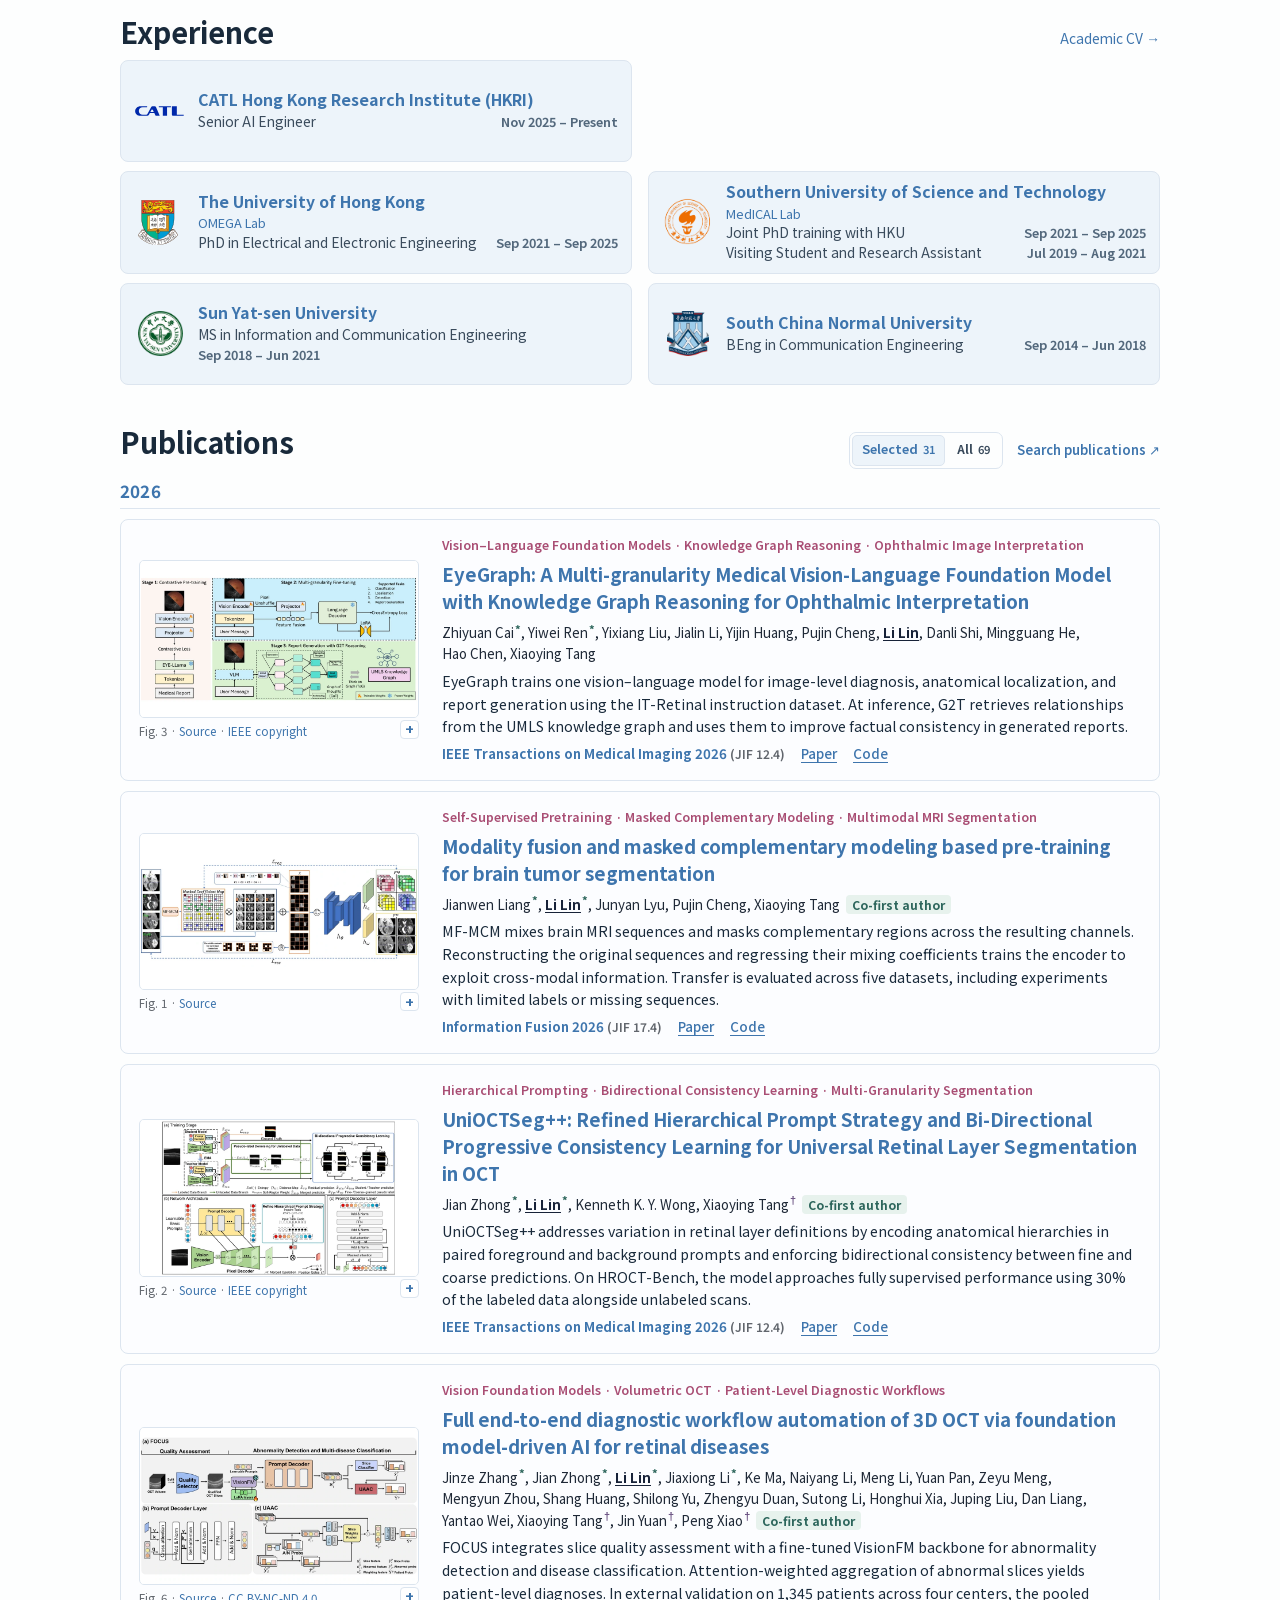
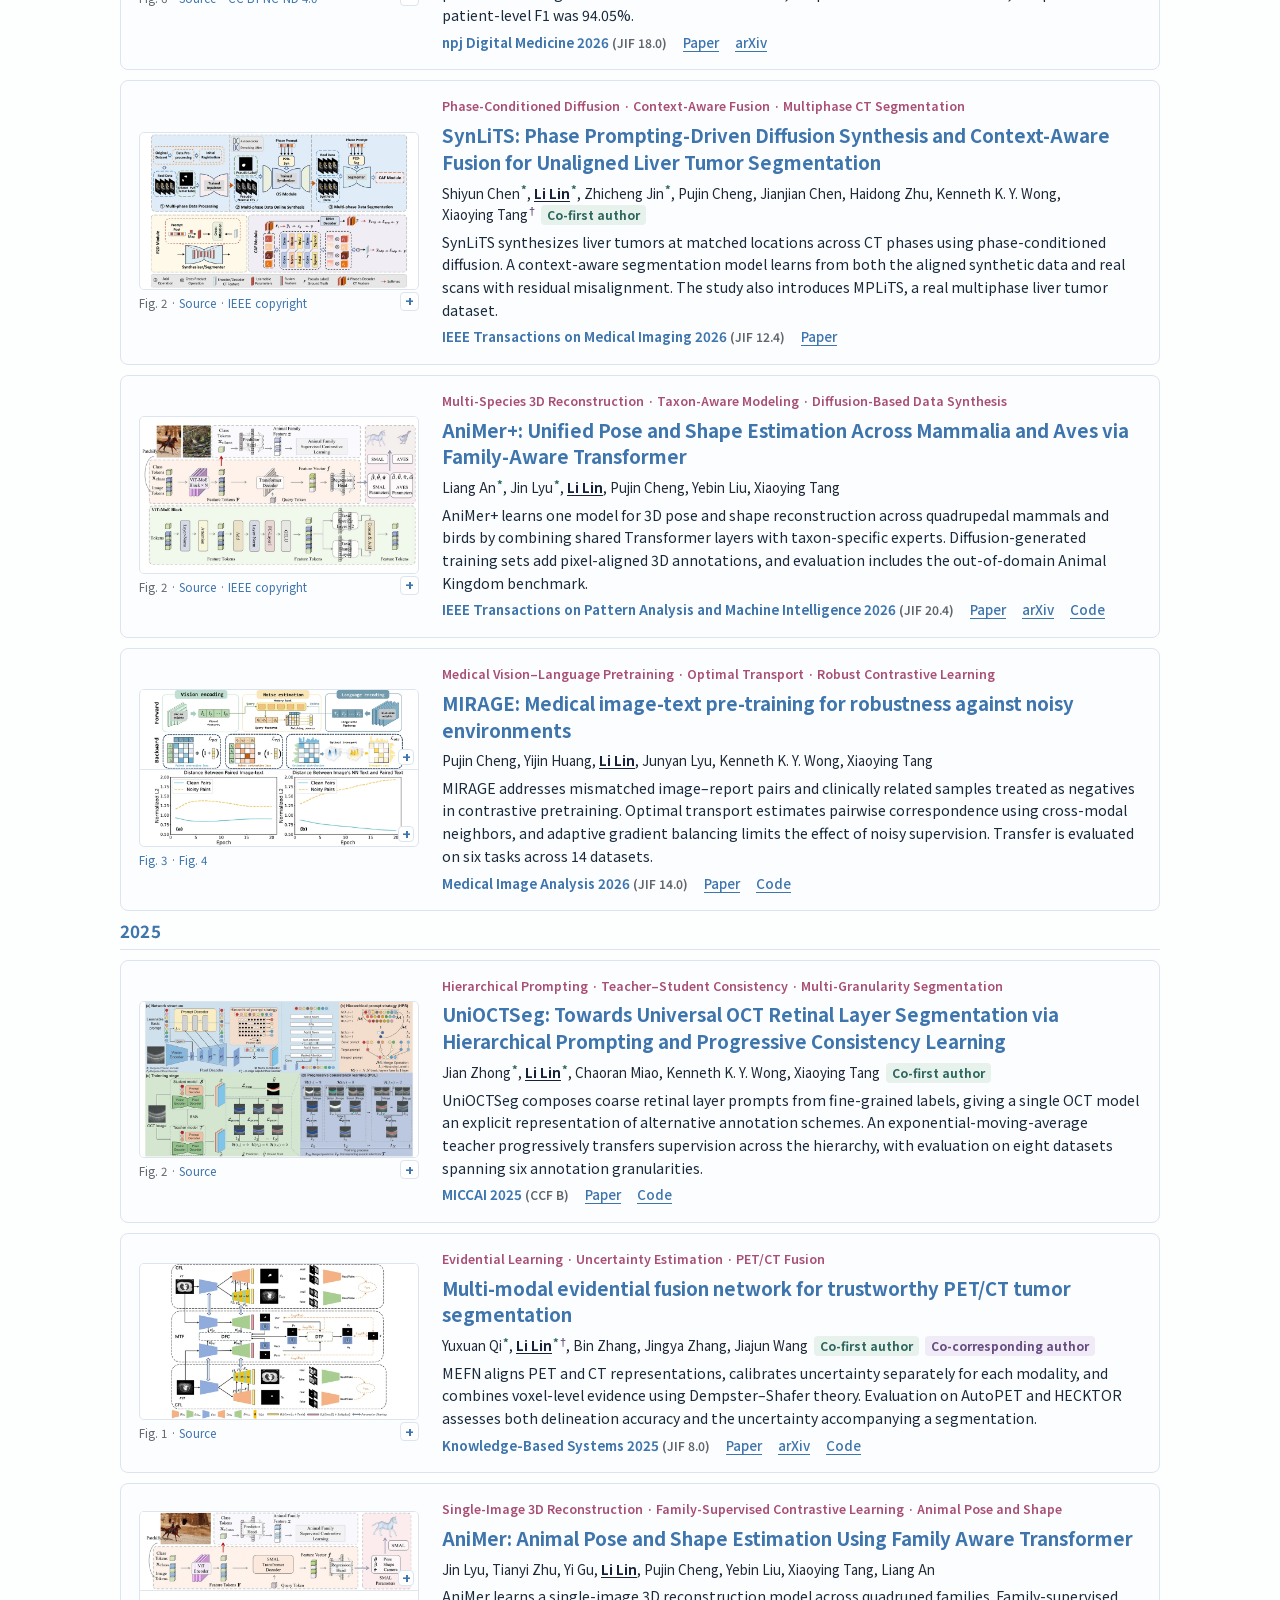
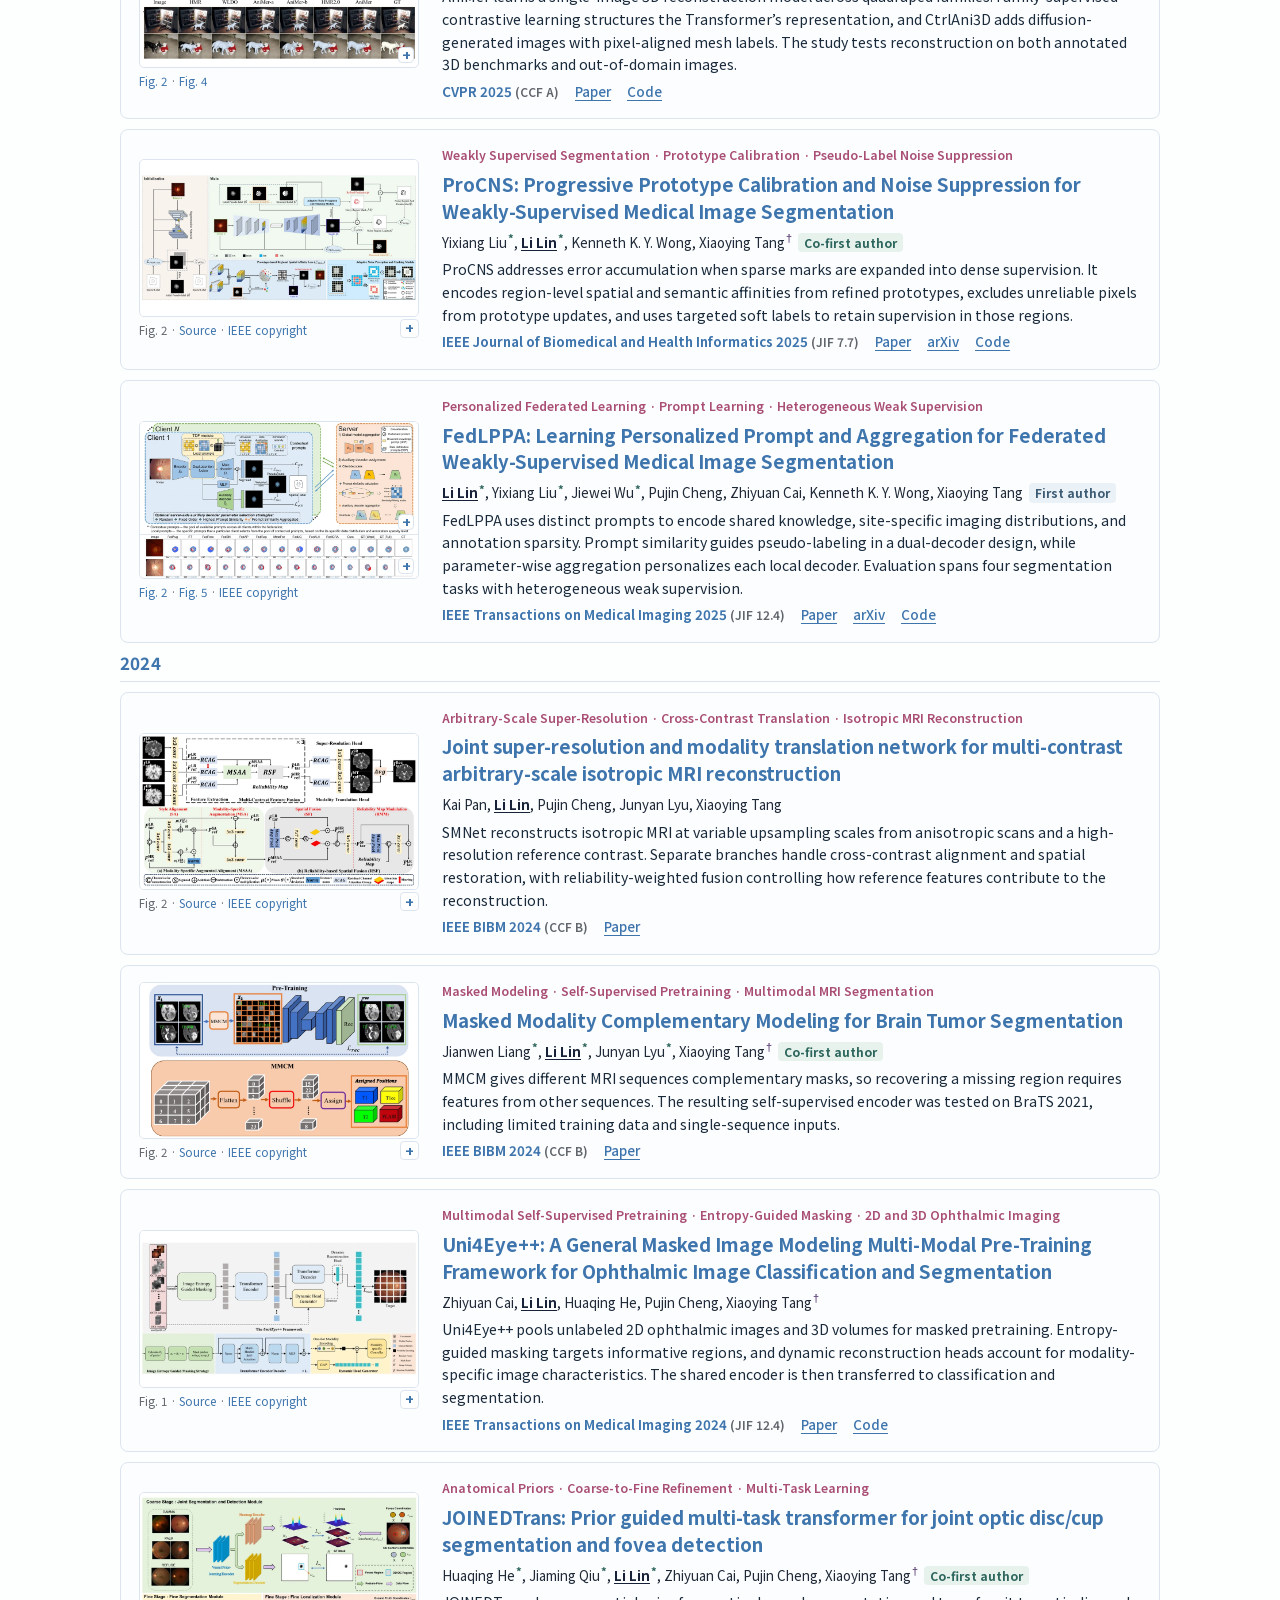
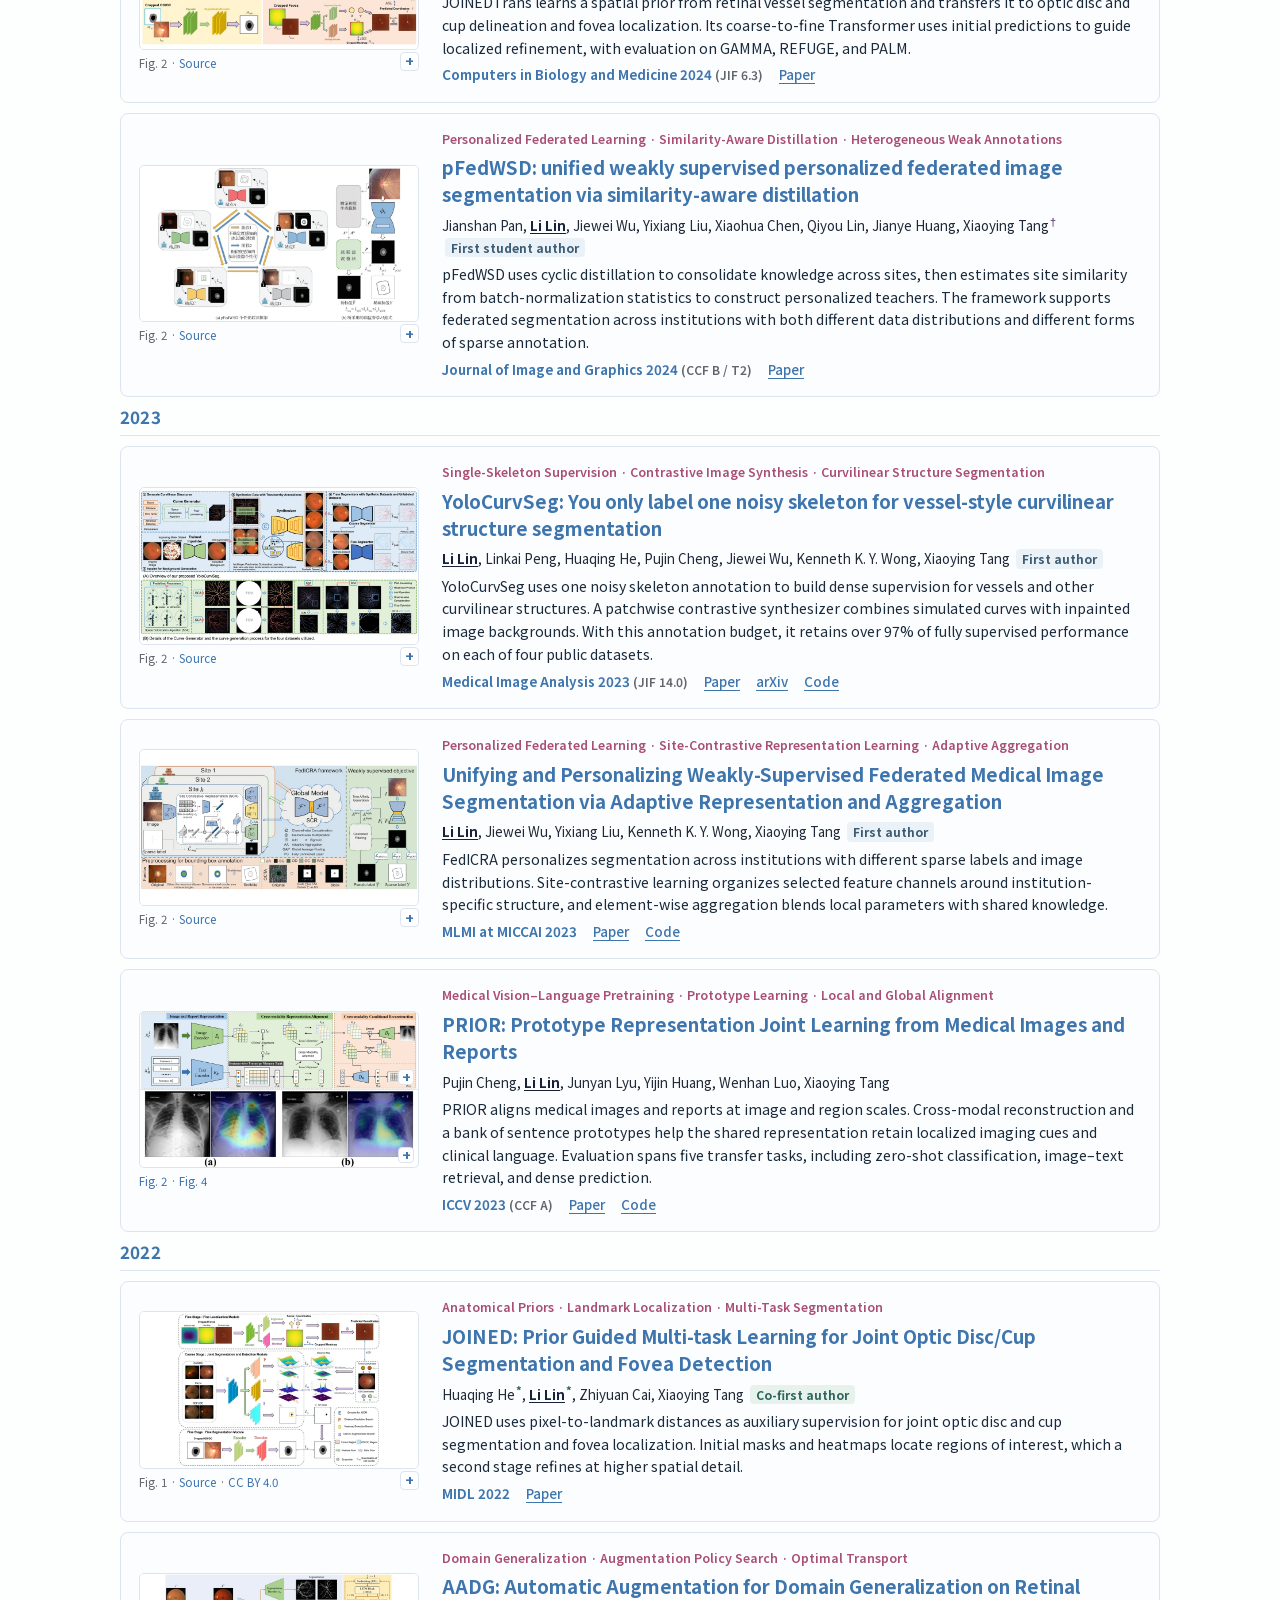
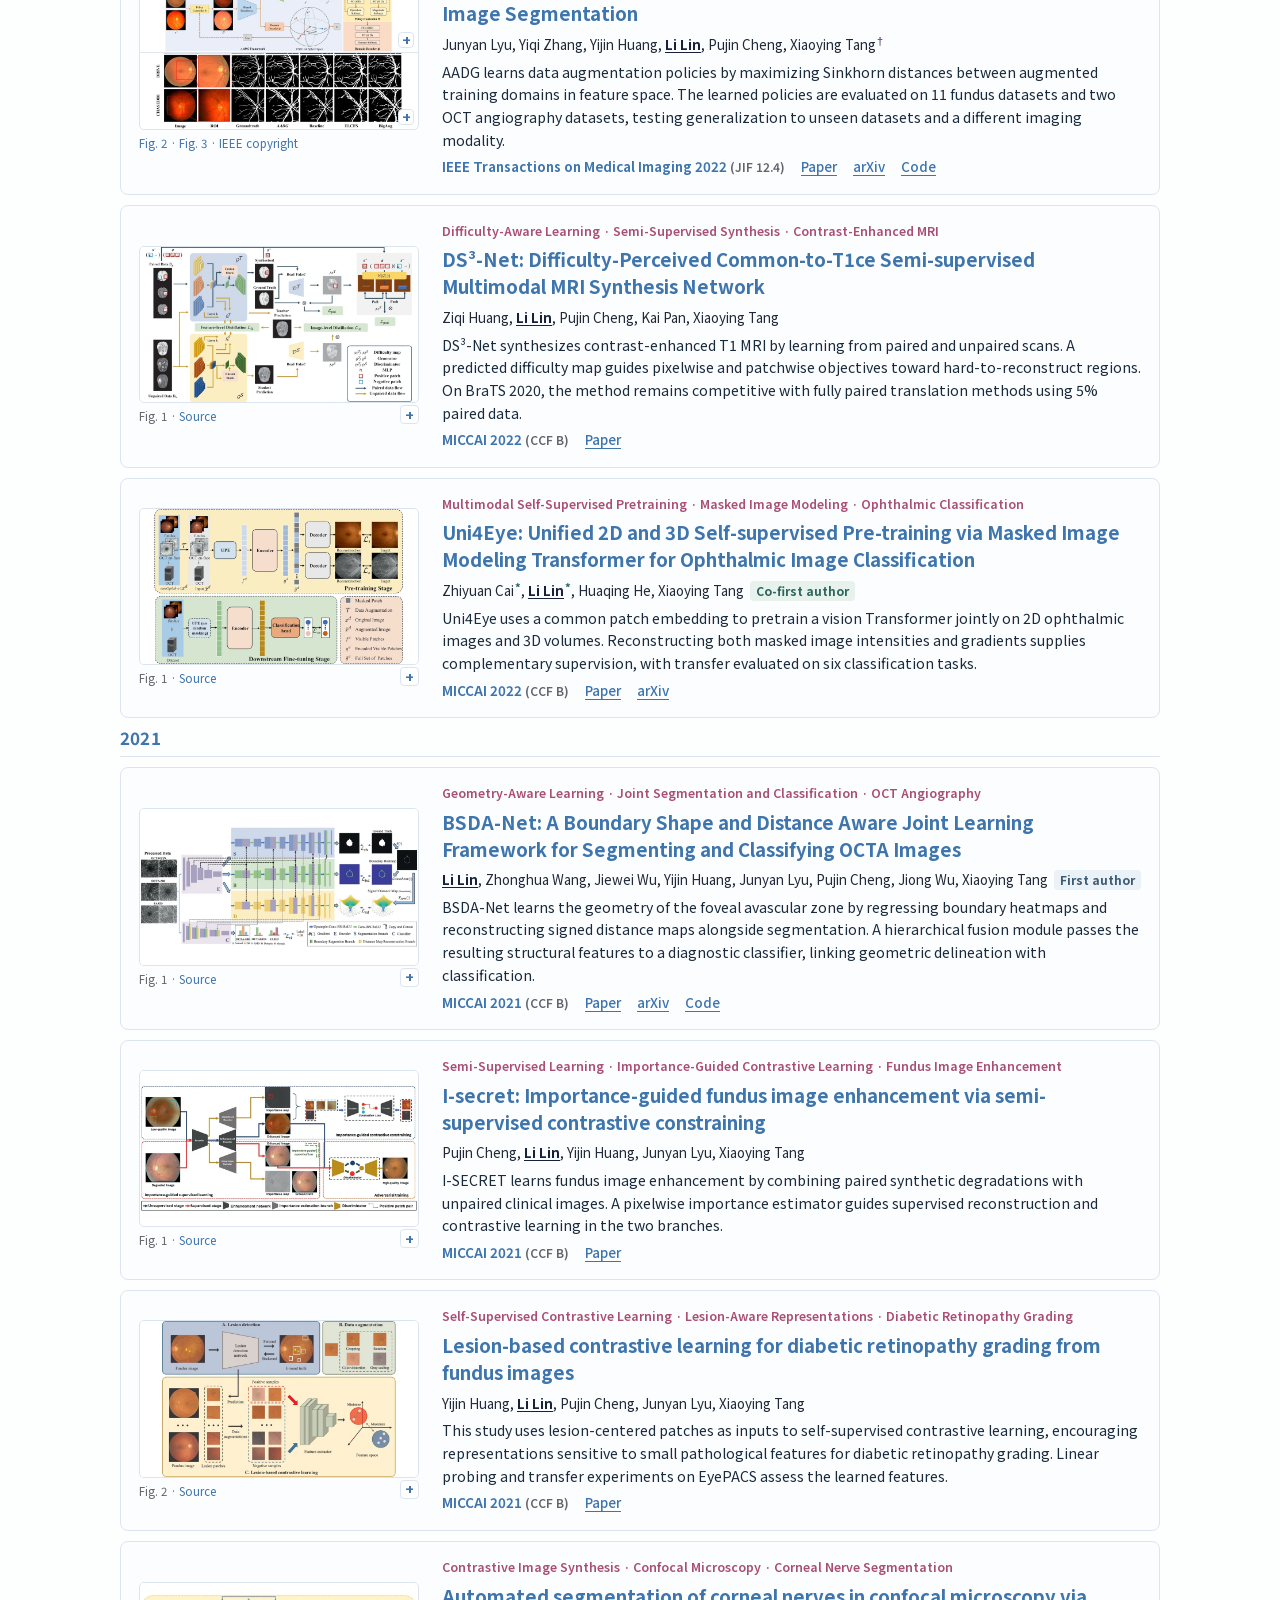
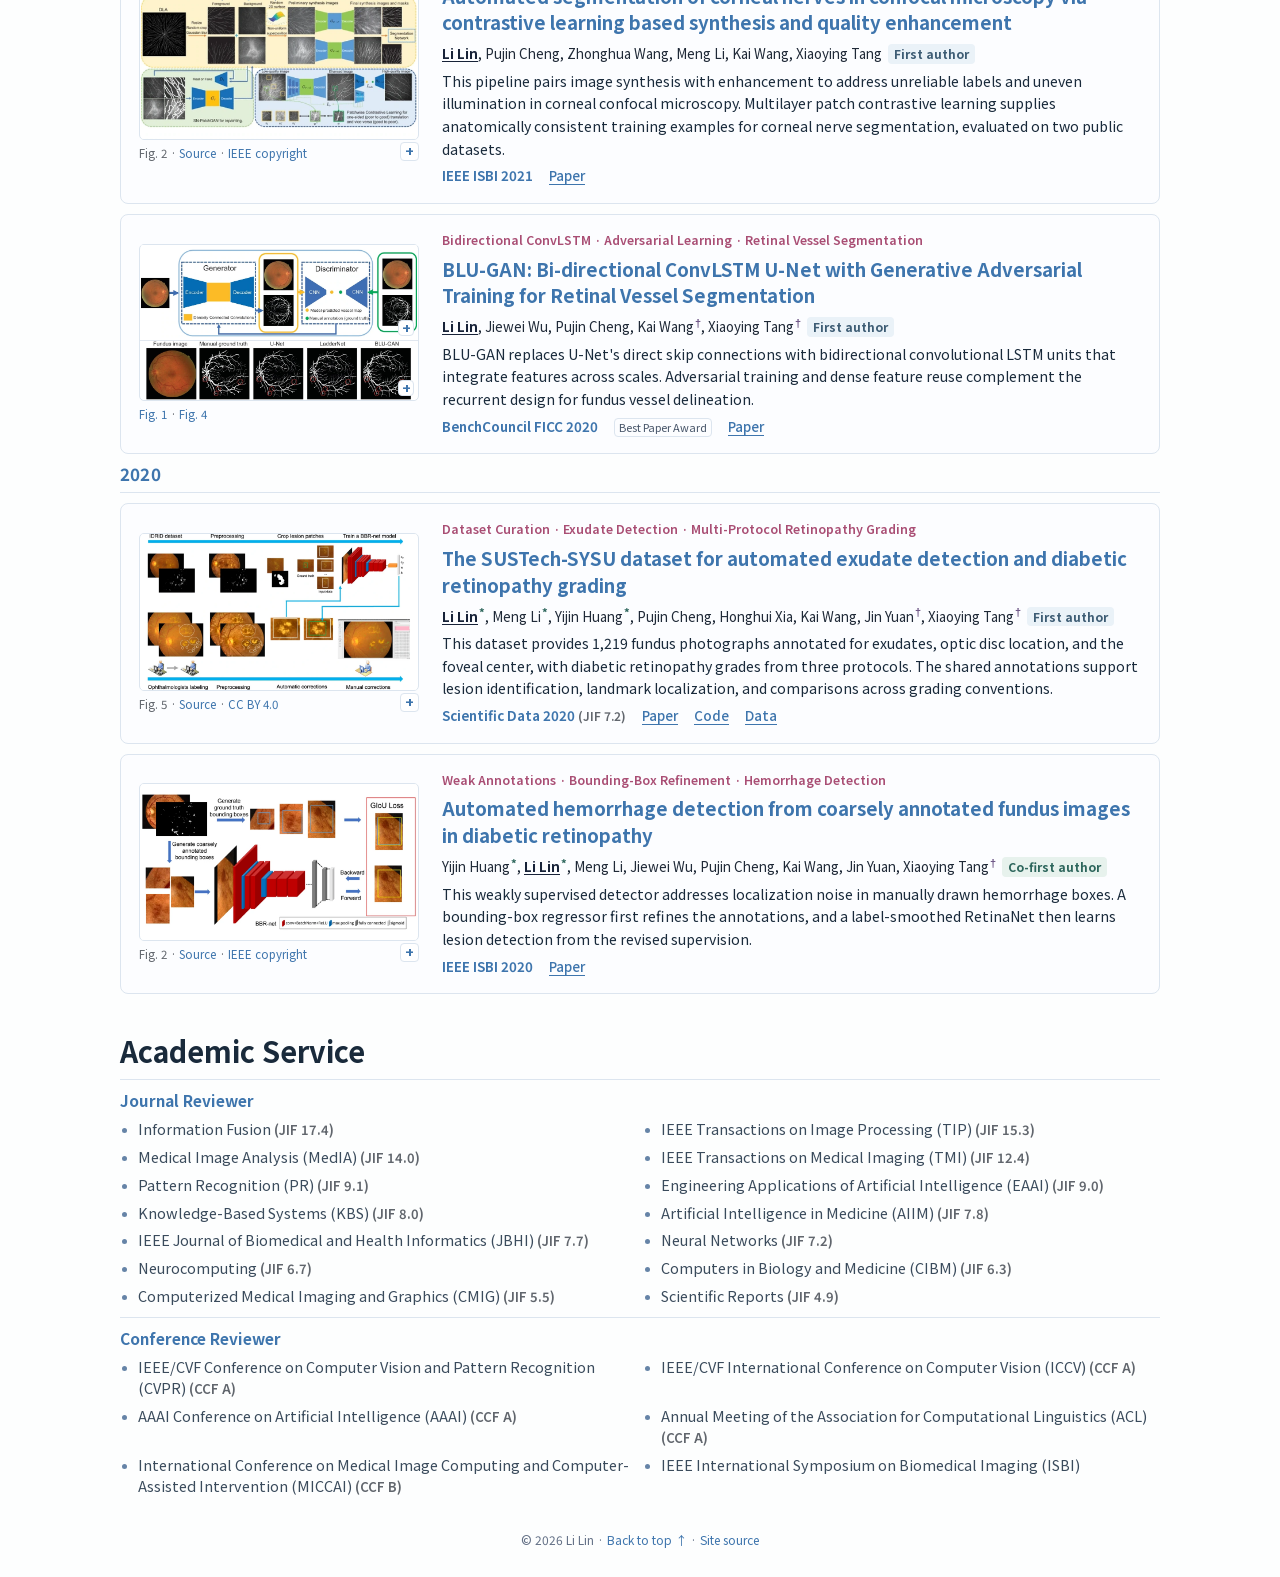
==== commit 843232b4: "Restore the Scholar timestamp with scheduled refresh times" ====
--- a/site/index.html
+++ b/site/index.html
@@ -28,10 +28,10 @@
 <meta name="twitter:description" content="Li Lin — AI for Science, Agentic AI, and AI for Healthcare. Research and publications in medical image analysis, data-efficient learning, and federated learning.">
 <meta name="twitter:image" content="https://llmir.github.io/assets/social/share-en.png">
 <meta name="twitter:image:alt" content="Li Lin’s portrait, CATL HKRI role, University of Hong Kong PhD, and AI research areas.">
-<link rel="stylesheet" href="assets/style.css?v=scholar-timing">
+<link rel="stylesheet" href="assets/style.css?v=scholar-timestamp">
 <link rel="stylesheet" href="assets/publication-design.css">
 <link rel="icon" href="assets/favicon.svg" type="image/svg+xml">
-<script src="assets/site.js?v=scholar-schedule" defer></script>
+<script src="assets/site.js?v=scholar-timestamp" defer></script>
 </head>
 <body id="Home">
 <a class="skip" href="#main">Skip to content</a>
@@ -77,8 +77,7 @@
 <div class="biography-layout"><aside class="stats-section" id="Contact" aria-label="Citation and visitor statistics">
 <div class="footer-widgets">
 <section class="scholar-card" aria-labelledby="sch-title" data-scholar-profile="QhpRmFQAAAAJ" data-scholar-collected-at="2026-11-18">
-<div class="scholar-top"><span id="sch-title"><a href="https://scholar.google.com/citations?user=QhpRmFQAAAAJ&amp;hl=en">Google Scholar</a></span></div>
-<p class="scholar-timing">Scheduled daily (UTC+8) <span>08:18 / 18:18</span></p>
+<div class="scholar-top"><span id="sch-title"><a href="https://scholar.google.com/citations?user=QhpRmFQAAAAJ&amp;hl=en">Google Scholar</a></span><time data-scholar-scheduled-for datetime="2026-11-18" title="Scheduled refresh time (UTC+8)">2026-11-18</time></div>
 <div class="scholar-total"><strong data-scholar-value="citations">1,612</strong><span>TOTAL CITATIONS</span></div>
 <div class="scholar-metrics"><div><strong data-scholar-value="hIndex">21</strong><span>h-index</span></div><div><strong data-scholar-value="i10Index">33</strong><span>i10-index</span></div><div><strong data-scholar-value="indexedRecords">70</strong><span>Scholar records</span></div></div>
 <div class="scholar-chart"><p>Citations by year</p><div class="chart-bars" role="img" aria-label="2021: 15, 2022: 82, 2023: 205, 2024: 316, 2025: 497, 2026: 482"><div><span>15</span><div class="chart-well"><i class="" style="height:3.00%"></i></div><span>2021</span></div><div><span>82</span><div class="chart-well"><i class="" style="height:16.40%"></i></div><span>2022</span></div><div><span>205</span><div class="chart-well"><i class="" style="height:41.00%"></i></div><span>2023</span></div><div><span>316</span><div class="chart-well"><i class="" style="height:63.20%"></i></div><span>2024</span></div><div><span>497</span><div class="chart-well"><i class="" style="height:99.40%"></i></div><span>2025</span></div><div><span>482</span><div class="chart-well"><i class="partial" style="height:96.40%"></i></div><span>2026</span></div></div></div>
--- a/site/assets/style.css
+++ b/site/assets/style.css
@@ -161,9 +161,8 @@
 .visitor-metrics strong{font-size:.91rem;color:#25466d;font-weight:700;line-height:1.2;font-variant-numeric:tabular-nums}
 .map-status{padding:5px 15px;background:#eef3f8}
 .scholar-card{padding:10px 13px}
-.scholar-top{font-size:.81rem;font-weight:700}
-.scholar-timing{margin:3px 0 0;font-size:11px;line-height:1.5;color:#5b6779}
-.scholar-timing span{white-space:nowrap;font-variant-numeric:tabular-nums}
+.scholar-top{display:flex;align-items:center;justify-content:space-between;gap:8px;font-size:.81rem;font-weight:700}
+.scholar-top time{font-size:10px;color:#5b6779;white-space:nowrap}
 .scholar-total{display:flex;align-items:baseline;gap:8px;margin:4px 0}
 .scholar-total strong{font-size:30px;letter-spacing:-.035em;line-height:1.12;color:var(--ink);font-variant-numeric:tabular-nums}
 .scholar-total span{font-size:10px;font-weight:680;color:#526071}
